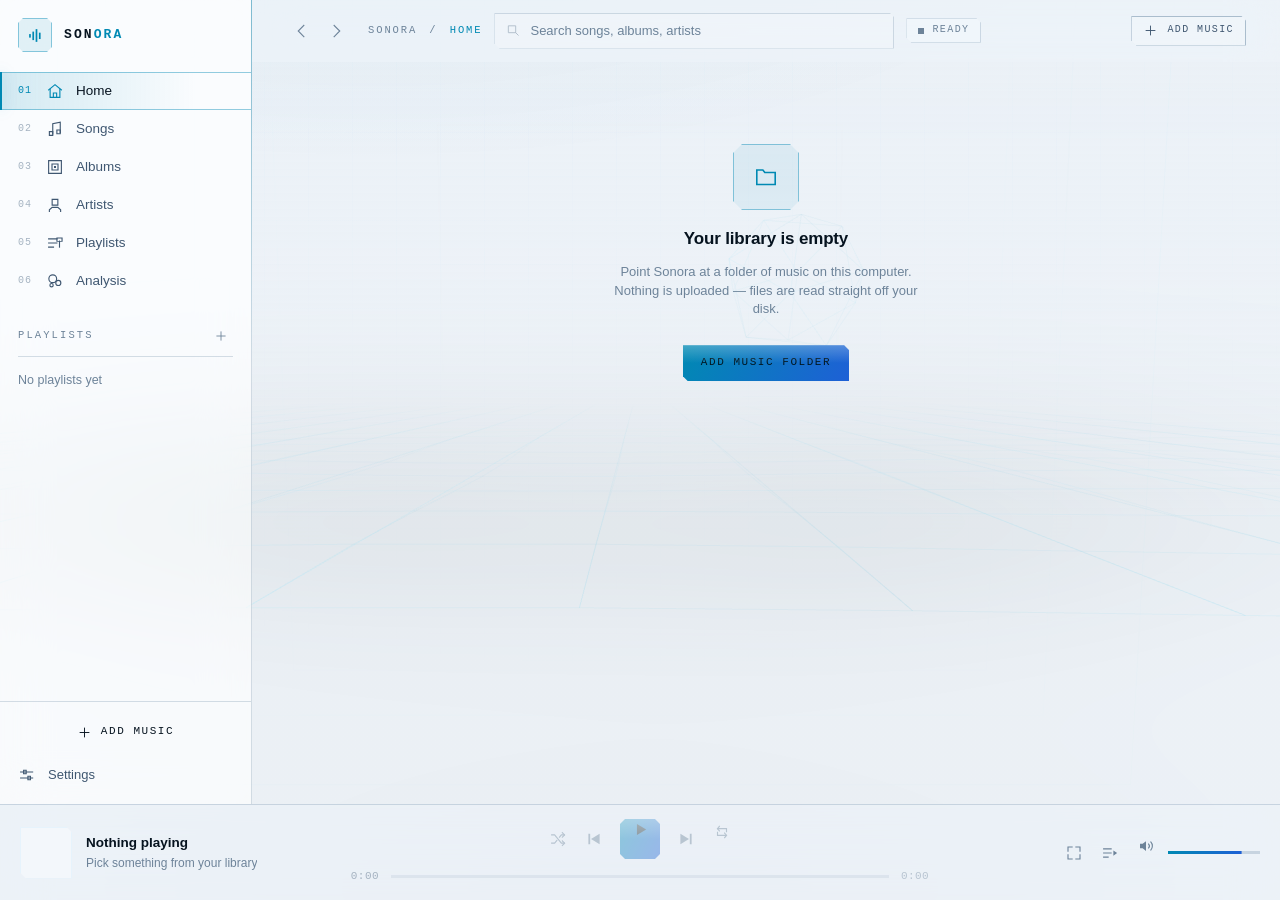
==== index.html @ 368f24ed "rework 2" ====
<!doctype html>
<html lang="en">
<head>
<meta charset="utf-8">
<meta name="viewport" content="width=device-width, initial-scale=1, viewport-fit=cover">
<meta name="color-scheme" content="dark light">
<meta name="description" content="Sonora — a fast music player for the files already on your computer.">
<meta name="theme-color" content="#04080e">
<title>Sonora</title>

<link rel="icon" href="data:image/svg+xml,<svg xmlns='http://www.w3.org/2000/svg' viewBox='0 0 32 32'><rect width='32' height='32' fill='%2304080e'/><g fill='%2300d1ff'><rect x='7' y='14' width='3' height='6'/><rect x='12' y='9' width='3' height='16'/><rect x='17' y='6' width='3' height='22'/><rect x='22' y='12' width='3' height='10'/></g></svg>">

<link rel="preload" href="css/base.css" as="style">
<link rel="stylesheet" href="css/base.css">
<link rel="stylesheet" href="css/intro.css">
<link rel="stylesheet" href="css/layout.css">
<link rel="stylesheet" href="css/components.css">
<link rel="stylesheet" href="css/views.css">
<link rel="stylesheet" href="css/visualizer.css">

<script>
  // Applied before first paint so the app never flashes the wrong theme.
  try {
    var t = localStorage.getItem('sonora:theme');
    if (t && t !== 'system') document.documentElement.setAttribute('data-theme', t);
    var w = parseInt(localStorage.getItem('sonora:sidebar') || '0', 10);
    if (w) document.documentElement.style.setProperty('--sidebar-w', Math.min(380, Math.max(190, w)) + 'px');
  } catch (e) {}
</script>
</head>

<body>

<!-- One sprite, drawn with a single pen: 1.5px strokes, square caps, mitre
     joins, everything on a 24-unit grid. Filled glyphs (the transport) say so
     explicitly so the stroke rules do not apply to them. -->
<svg class="sprite" aria-hidden="true" focusable="false" width="0" height="0">
  <defs>
    <symbol id="i-logo" viewBox="0 0 24 24"><g fill="currentColor" stroke="none"><rect x="3" y="10" width="2.4" height="5"/><rect x="7.6" y="6.5" width="2.4" height="12"/><rect x="12.2" y="3" width="2.4" height="18"/><rect x="16.8" y="8" width="2.4" height="9"/></g></symbol>

    <symbol id="i-home" viewBox="0 0 24 24"><path d="M3.5 10.5 12 3.5l8.5 7"/><path d="M5.5 9.6V20.5h13V9.6"/><path d="M9.8 20.5v-5.8h4.4v5.8"/></symbol>
    <symbol id="i-music" viewBox="0 0 24 24"><path d="M9 18.5V5l10-2v13.5"/><path d="M4.5 15.5h4.5v5H4.5zM14.5 13.3H19v5h-4.5z"/></symbol>
    <symbol id="i-album" viewBox="0 0 24 24"><path d="M3.5 3.5h17v17h-17z"/><path d="M8 8h8v8H8z"/><path d="M11.4 11.4h1.2v1.2h-1.2z"/></symbol>
    <symbol id="i-artist" viewBox="0 0 24 24"><path d="M8.2 4.5h7.6v7.6H8.2z"/><path d="M4.5 20.5v-2.2l3.7-3.2h7.6l3.7 3.2v2.2"/></symbol>
    <symbol id="i-playlist" viewBox="0 0 24 24"><path d="M3.5 6.5h11M3.5 12h11M3.5 17.5h6.5"/><path d="M18 9.5v8"/><path d="M14.6 14.6h6.8v6.8h-6.8z" transform="translate(0 -4.6) scale(1 .68)"/></symbol>
    <symbol id="i-settings" viewBox="0 0 24 24"><path d="M3.5 8h16M3.5 16h16"/><path d="M7.5 5.6h3.4v4.8H7.5zM13.2 13.6h3.4v4.8h-3.4z"/></symbol>

    <symbol id="i-plus" viewBox="0 0 24 24"><path d="M12 5v14M5 12h14"/></symbol>
    <symbol id="i-search" viewBox="0 0 24 24"><path d="M4.5 4.5h11v11h-11z"/><path d="m15.5 15.5 4 4"/></symbol>
    <symbol id="i-close" viewBox="0 0 24 24"><path d="m6 6 12 12M18 6 6 18"/></symbol>
    <symbol id="i-chev-left" viewBox="0 0 24 24"><path d="M14.5 4.5 7 12l7.5 7.5"/></symbol>
    <symbol id="i-chev-right" viewBox="0 0 24 24"><path d="M9.5 4.5 17 12l-7.5 7.5"/></symbol>

    <symbol id="i-play" viewBox="0 0 24 24"><path fill="currentColor" stroke="none" d="M7 4.2 20 12 7 19.8z"/></symbol>
    <symbol id="i-pause" viewBox="0 0 24 24"><g fill="currentColor" stroke="none"><rect x="6.5" y="4.5" width="3.6" height="15"/><rect x="13.9" y="4.5" width="3.6" height="15"/></g></symbol>
    <symbol id="i-prev" viewBox="0 0 24 24"><g fill="currentColor" stroke="none"><rect x="4.5" y="5" width="2.4" height="14"/><path d="M19.5 5 8 12l11.5 7z"/></g></symbol>
    <symbol id="i-next" viewBox="0 0 24 24"><g fill="currentColor" stroke="none"><rect x="17.1" y="5" width="2.4" height="14"/><path d="M4.5 5 16 12 4.5 19z"/></g></symbol>
    <symbol id="i-shuffle" viewBox="0 0 24 24"><path d="M3.5 6.5h4l9 11h4M3.5 17.5h4l3-3.6M14 9.6l2.5-3.1h4"/><path d="m17.8 3.5 3 3-3 3M17.8 14.5l3 3-3 3"/></symbol>
    <symbol id="i-repeat" viewBox="0 0 24 24"><path d="M6 7.5h12v4M18 16.5H6v-4"/><path d="m8.5 4.5-2.5 3 2.5 3M15.5 19.5l2.5-3-2.5-3"/></symbol>
    <symbol id="i-repeat-one" viewBox="0 0 24 24"><path d="M6 7.5h12v4M18 16.5H6v-4"/><path d="m8.5 4.5-2.5 3 2.5 3M15.5 19.5l2.5-3-2.5-3"/><path d="M11.2 10.6 12.8 9.6v4.8"/></symbol>
    <symbol id="i-queue" viewBox="0 0 24 24"><path d="M3.5 6.5h10M3.5 12h10M3.5 17.5h6"/><path d="m16.5 8.5 5 3.5-5 3.5z" fill="currentColor" stroke="none"/></symbol>
    <symbol id="i-volume" viewBox="0 0 24 24"><path d="M4 9h3.5L12 5.5v13L7.5 15H4z" fill="currentColor" stroke="none"/><path d="M15.5 9.4a4 4 0 0 1 0 5.2M18.4 6.6a8 8 0 0 1 0 10.8"/></symbol>
    <symbol id="i-volume-off" viewBox="0 0 24 24"><path d="M4 9h3.5L12 5.5v13L7.5 15H4z" fill="currentColor" stroke="none"/><path d="m15.6 9.6 5 4.8M20.6 9.6l-5 4.8"/></symbol>
    <symbol id="i-more" viewBox="0 0 24 24"><g fill="currentColor" stroke="none"><rect x="4.6" y="10.6" width="2.8" height="2.8"/><rect x="10.6" y="10.6" width="2.8" height="2.8"/><rect x="16.6" y="10.6" width="2.8" height="2.8"/></g></symbol>
    <symbol id="i-grip" viewBox="0 0 24 24"><g fill="currentColor" stroke="none"><rect x="8.4" y="5.4" width="2.2" height="2.2"/><rect x="13.4" y="5.4" width="2.2" height="2.2"/><rect x="8.4" y="10.9" width="2.2" height="2.2"/><rect x="13.4" y="10.9" width="2.2" height="2.2"/><rect x="8.4" y="16.4" width="2.2" height="2.2"/><rect x="13.4" y="16.4" width="2.2" height="2.2"/></g></symbol>

    <symbol id="i-clock" viewBox="0 0 24 24"><path d="M3.6 3.6h16.8v16.8H3.6z"/><path d="M12 7.4V12l3.4 2"/></symbol>
    <symbol id="i-trash" viewBox="0 0 24 24"><path d="M4.5 6.5h15M9.5 6.5V4h5v2.5"/><path d="M6.5 6.5 7.4 20.5h9.2l.9-14"/></symbol>
    <symbol id="i-edit" viewBox="0 0 24 24"><path d="M4.5 19.5h3.4L19 8.4l-3.4-3.4L4.5 16.1z"/><path d="m14.6 6 3.4 3.4"/></symbol>
    <symbol id="i-info" viewBox="0 0 24 24"><path d="M3.6 3.6h16.8v16.8H3.6z"/><path d="M12 11v6"/><rect x="10.9" y="7" width="2.2" height="2.2" fill="currentColor" stroke="none"/></symbol>
    <symbol id="i-folder" viewBox="0 0 24 24"><path d="M3.5 5.5h5.6l1.8 2.4h9.6v11H3.5z"/></symbol>
    <symbol id="i-refresh" viewBox="0 0 24 24"><path d="M20 12a8 8 0 1 1-3.2-6.4"/><path d="M20.5 4v4.6h-4.6"/></symbol>
    <symbol id="i-sun" viewBox="0 0 24 24"><path d="M8.4 8.4h7.2v7.2H8.4z"/><path d="M12 2.5v2.4M12 19.1v2.4M4.2 4.2l1.7 1.7M18.1 18.1l1.7 1.7M2.5 12h2.4M19.1 12h2.4M4.2 19.8l1.7-1.7M18.1 5.9l1.7-1.7"/></symbol>
    <symbol id="i-palette" viewBox="0 0 24 24"><path d="M3.6 3.6h16.8v16.8H3.6z"/><path d="M3.6 14.4h6.8v6h-6.8zM10.4 8.4h5v12h-5z"/></symbol>
    <symbol id="i-expand" viewBox="0 0 24 24"><path d="M4 9.5V4h5.5M14.5 4H20v5.5M20 14.5V20h-5.5M9.5 20H4v-5.5"/></symbol>
    <symbol id="i-wave" viewBox="0 0 24 24"><path d="M2.5 12h2.6l2-7 3.2 16 3-13 2.2 7.4 1.6-3.4h4.4"/></symbol>
    <symbol id="i-sparkle" viewBox="0 0 24 24"><path d="m11 3.5 2 5.5 5.5 2-5.5 2-2 5.5-2-5.5-5.5-2 5.5-2z"/><path d="M18.5 15.5v4M20.5 17.5h-4"/></symbol>
    <symbol id="i-database" viewBox="0 0 24 24"><path d="M4.5 4.5h15v5h-15zM4.5 9.5h15v5h-15zM4.5 14.5h15v5h-15z"/><path d="M7 7h1.4M7 12h1.4M7 17h1.4"/></symbol>
    <symbol id="i-circles" viewBox="0 0 24 24"><circle cx="9" cy="9" r="5.2"/><circle cx="16.4" cy="14.6" r="3.4"/><circle cx="7.4" cy="17.6" r="2.2"/></symbol>
    <symbol id="i-globe" viewBox="0 0 24 24"><circle cx="12" cy="12" r="8.5"/><path d="M3.5 12h17M12 3.5c2.4 2.6 3.6 5.4 3.6 8.5s-1.2 5.9-3.6 8.5c-2.4-2.6-3.6-5.4-3.6-8.5S9.6 6.1 12 3.5"/></symbol>
    <symbol id="i-link" viewBox="0 0 24 24"><path d="M10.5 13.5a4 4 0 0 0 5.7 0l2.8-2.8a4 4 0 0 0-5.7-5.7l-1.4 1.4"/><path d="M13.5 10.5a4 4 0 0 0-5.7 0L5 13.3a4 4 0 0 0 5.7 5.7l1.4-1.4"/></symbol>
    <symbol id="i-plug" viewBox="0 0 24 24"><path d="M8.5 3.5v5M15.5 3.5v5"/><path d="M5.5 8.5h13v3a6.5 6.5 0 0 1-13 0z"/><path d="M12 18v3"/></symbol>
    <symbol id="i-file" viewBox="0 0 24 24"><path d="M6 3.5h8l4 4v13H6z"/><path d="M14 3.5v4h4"/><path d="M9 12h6M9 15.5h6"/></symbol>
    <symbol id="i-cube" viewBox="0 0 24 24"><path d="m12 2.8 8 4.6v9.2l-8 4.6-8-4.6V7.4z"/><path d="m4 7.4 8 4.6 8-4.6M12 12v9.2"/></symbol>
  </defs>
</svg>

<div class="app" id="app">
  <aside class="sidebar" id="sidebar"></aside>

  <main class="main">
    <header class="topbar" id="topbar"></header>
    <div class="view" id="view" tabindex="-1"></div>
  </main>

  <aside class="pane" id="pane" aria-label="Now playing and queue"></aside>

  <footer class="playerbar" id="playerbar"></footer>
</div>

<!-- The intro has to exist in the HTML, not be built by a module: it is what
     covers the gap between first paint and the app being ready to look at.
     js/intro.js takes over the canvas with a 3D scene and animates the rest;
     the SVG mark below is what plays if there is no WebGL, and the CSS
     failsafe removes the whole thing if the scripts never arrive. -->
<div class="intro" id="intro" role="status" aria-label="Sonora is starting">
  <canvas class="intro-scene" aria-hidden="true"></canvas>

  <svg class="intro-frame" viewBox="0 0 100 100" preserveAspectRatio="none" aria-hidden="true">
    <path d="M0 6 V0 H8" /><path d="M92 0 H100 V6" />
    <path d="M100 94 V100 H92" /><path d="M8 100 H0 V94" />
  </svg>

  <div class="intro-stage">
    <svg class="intro-logo" viewBox="0 0 120 120" aria-hidden="true" focusable="false">
      <g class="intro-bars">
        <rect x="39" y="58" width="6" height="20"/>
        <rect x="51" y="38" width="6" height="40"/>
        <rect x="63" y="26" width="6" height="52"/>
        <rect x="75" y="50" width="6" height="28"/>
      </g>
    </svg>

    <p class="intro-eyebrow">Welcome</p>
    <h1 class="intro-word" aria-label="Sonora"><span>S</span><span>O</span><span>N</span><span>O</span><span>R</span><span>A</span></h1>
    <p class="intro-tag">Your music, played from your own disk.</p>
    <div class="intro-meter"><i></i></div>
    <p class="intro-hint">Press any key to skip</p>
  </div>
</div>

<script type="module" src="js/app.js"></script>
</body>
</html>
---- css/base.css ----
/* base.css — design tokens, reset, typography.
 *
 * Sonora is drawn as an instrument: hairlines instead of borders, chamfered
 * corners instead of radii, monospace for anything numeric, and one electric
 * cyan doing the pointing. Nothing is rounded by accident — `--r-*` is gone,
 * and every corner that is not square is cut on a 45° with `clip-path`, which
 * is what makes the whole interface read as vector geometry rather than as a
 * stack of soft cards.
 *
 * Two accents, deliberately separate:
 *   --accent-rgb  the brand cyan. Structure, focus, controls, state. Fixed.
 *   --art-rgb     the colour of the current album. Only ever used next to the
 *                 artwork it came from, so one loud cover can never repaint
 *                 the whole instrument.
 */

:root {
  /* ---- surfaces: near-black with a blue cast ---- */
  --bg-rgb:        4 8 14;
  --bg-2-rgb:      7 13 22;
  --surface-rgb:   9 16 26;
  --surface-2-rgb: 13 22 36;
  --surface-3-rgb: 20 33 51;

  --bg:        rgb(var(--bg-rgb));
  --bg-grad:   rgb(var(--bg-2-rgb));
  --surface:   rgb(var(--surface-rgb));
  --surface-2: rgb(var(--surface-2-rgb));
  --surface-3: rgb(var(--surface-3-rgb));
  --surface-hi: rgb(120 200 255 / .055);

  /* Hairlines are tinted, never grey: a neutral rule on a blue ground reads
     as dirt, a blue one reads as drawn. */
  --line:   rgb(120 200 255 / .13);
  --line-2: rgb(120 200 255 / .26);
  --line-3: rgb(120 200 255 / .46);

  --glass:     rgb(var(--surface-rgb) / .58);
  --glass-2:   rgb(var(--surface-2-rgb) / .82);
  --glass-bar: rgb(var(--bg-rgb) / .62);
  --blur:      blur(24px) saturate(150%);

  /* ---- ink ---- */
  --text:   #e8f5ff;
  --text-2: #8ba6c0;
  --text-3: #55708b;
  --on-accent: #00131c;

  /* ---- accents ---- */
  --accent-rgb:   0 209 255;      /* electric cyan */
  --accent-2-rgb: 58 132 255;     /* bright blue   */
  --art-rgb:      0 209 255;      /* replaced at runtime by the album colour */

  --accent:      rgb(var(--accent-rgb));
  --accent-2:    rgb(var(--accent-2-rgb));
  --accent-soft: rgb(var(--accent-rgb) / .14);
  --accent-line: rgb(var(--accent-rgb) / .42);
  --accent-glow: rgb(var(--accent-rgb) / .40);
  --accent-grad: linear-gradient(115deg, rgb(var(--accent-rgb)), rgb(var(--accent-2-rgb)));

  --danger: #ff4d6a;
  --warn:   #ffc857;

  /* ---- geometry ---- */
  --cut:    9px;                  /* the corner chamfer, everywhere */
  --cut-sm: 5px;
  --cut-lg: 16px;
  --hair:   1px;

  --sidebar-w: 252px;
  --pane-w:    352px;
  --player-h:  96px;
  --topbar-h:  62px;
  --gutter:    34px;

  /* ---- depth: crisp, directional, never a soft halo ---- */
  --sh-1: 0 1px 0 rgb(0 0 0 / .5);
  --sh-2: 0 12px 30px -14px rgb(0 0 0 / .85);
  --sh-3: 0 30px 70px -26px rgb(0 0 0 / .92);
  --sh-art: 0 24px 48px -22px rgb(0 0 0 / .9);
  --sh-glow: 0 0 0 1px var(--accent-line), 0 12px 34px -14px var(--accent-glow);

  /* ---- motion ---- */
  --dur-1: 120ms;
  --dur-2: 220ms;
  --dur-3: 420ms;
  --ease:      cubic-bezier(.2, .9, .25, 1);      /* quick out, long settle */
  --ease-soft: cubic-bezier(.33, 1, .68, 1);
  --ease-back: cubic-bezier(.3, 1.5, .6, 1);
  --ease-step: cubic-bezier(.85, 0, .15, 1);      /* mechanical, for wipes */

  --font: -apple-system, BlinkMacSystemFont, "Segoe UI", Roboto, "Helvetica Neue",
          "Noto Sans", Arial, sans-serif;
  --mono: ui-monospace, SFMono-Regular, "SF Mono", Menlo, "Cascadia Mono",
          Consolas, monospace;

  color-scheme: dark;
}

/* ------------------------------------------------------------------ light */

/* Not "the dark theme inverted": a drafting-table light theme — ice white,
   ink-blue hairlines, the same cyan doing the same job. */
:root[data-theme="light"] {
  --bg-rgb:        238 243 248;
  --bg-2-rgb:      228 236 244;
  --surface-rgb:   255 255 255;
  --surface-2-rgb: 243 247 251;
  --surface-3-rgb: 229 237 245;

  --surface-hi: rgb(10 60 100 / .05);
  --line:   rgb(12 60 100 / .16);
  --line-2: rgb(12 60 100 / .30);
  --line-3: rgb(12 60 100 / .48);

  --glass:     rgb(var(--surface-rgb) / .72);
  --glass-2:   rgb(var(--surface-2-rgb) / .88);
  --glass-bar: rgb(var(--bg-rgb) / .74);

  --text:   #06131f;
  --text-2: #3f5771;
  --text-3: #6d8399;
  --on-accent: #001620;

  --accent-rgb:   0 137 179;
  --accent-2-rgb: 30 96 214;

  --sh-1: 0 1px 0 rgb(12 40 70 / .1);
  --sh-2: 0 12px 26px -16px rgb(12 40 70 / .4);
  --sh-3: 0 26px 56px -26px rgb(12 40 70 / .45);
  --sh-art: 0 20px 40px -22px rgb(12 40 70 / .45);

  color-scheme: light;
}

@media (prefers-color-scheme: light) {
  :root:not([data-theme="dark"]) {
    --bg-rgb:        238 243 248;
    --bg-2-rgb:      228 236 244;
    --surface-rgb:   255 255 255;
    --surface-2-rgb: 243 247 251;
    --surface-3-rgb: 229 237 245;

    --surface-hi: rgb(10 60 100 / .05);
    --line:   rgb(12 60 100 / .16);
    --line-2: rgb(12 60 100 / .30);
    --line-3: rgb(12 60 100 / .48);

    --glass:     rgb(var(--surface-rgb) / .72);
    --glass-2:   rgb(var(--surface-2-rgb) / .88);
    --glass-bar: rgb(var(--bg-rgb) / .74);

    --text:   #06131f;
    --text-2: #3f5771;
    --text-3: #6d8399;
    --on-accent: #001620;

    --accent-rgb:   0 137 179;
    --accent-2-rgb: 30 96 214;

    --sh-1: 0 1px 0 rgb(12 40 70 / .1);
    --sh-2: 0 12px 26px -16px rgb(12 40 70 / .4);
    --sh-3: 0 26px 56px -26px rgb(12 40 70 / .45);
    --sh-art: 0 20px 40px -22px rgb(12 40 70 / .45);

    color-scheme: light;
  }
}

/* ------------------------------------------------------------------ reset */

*, *::before, *::after { box-sizing: border-box; }

/* The UA rule for [hidden] is a bare attribute selector, so any author rule
   that sets `display` beats it — including the ones the virtualiser's recycled
   rows carry. Recycled nodes must actually disappear, so make it stick. */
[hidden] { display: none !important; }

html, body { height: 100%; }

body {
  margin: 0;
  background: var(--bg);
  color: var(--text);
  font-family: var(--font);
  font-size: 14px;
  line-height: 1.45;
  -webkit-font-smoothing: antialiased;
  -moz-osx-font-smoothing: grayscale;
  text-rendering: optimizeLegibility;
  overflow: hidden;                 /* the app manages its own scrolling */
  overscroll-behavior: none;
}

h1, h2, h3, h4, p, dl, dd, figure { margin: 0; }
ul, ol { margin: 0; padding: 0; list-style: none; }

button, input, select, textarea { font: inherit; color: inherit; margin: 0; }
button { background: none; border: 0; padding: 0; cursor: pointer; }
a { color: inherit; text-decoration: none; }
img { display: block; max-width: 100%; }
canvas { display: block; }

.sprite { position: absolute; width: 0; height: 0; overflow: hidden; }

/* ------------------------------------------------------------------ shapes */

/* The chamfer. One corner cut on every panel — bottom-right by default, which
   gives the whole interface a consistent reading direction. */
.cut {
  clip-path: polygon(
    0 0, calc(100% - var(--cut)) 0, 100% var(--cut),
    100% 100%, var(--cut) 100%, 0 calc(100% - var(--cut)));
}
.cut-sm {
  clip-path: polygon(
    0 0, calc(100% - var(--cut-sm)) 0, 100% var(--cut-sm),
    100% 100%, var(--cut-sm) 100%, 0 calc(100% - var(--cut-sm)));
}
.cut-lg {
  clip-path: polygon(
    0 0, calc(100% - var(--cut-lg)) 0, 100% var(--cut-lg),
    100% 100%, var(--cut-lg) 100%, 0 calc(100% - var(--cut-lg)));
}
/* Cut on both diagonals — used where a shape has to read as a machined part
   rather than as a panel: the transport buttons, the artwork frames. */
.cut-both {
  clip-path: polygon(
    var(--cut) 0, calc(100% - var(--cut)) 0, 100% var(--cut),
    100% calc(100% - var(--cut)), calc(100% - var(--cut)) 100%,
    var(--cut) 100%, 0 calc(100% - var(--cut)), 0 var(--cut));
}

/* Corner brackets: four L-shaped hairlines, drawn with one gradient stack so
   a panel costs no extra elements. */
.brackets {
  position: relative;
}
.brackets::before,
.brackets::after {
  content: "";
  position: absolute;
  width: 14px;
  height: 14px;
  pointer-events: none;
  border: var(--hair) solid var(--line-3);
}
.brackets::before { top: 0; left: 0; border-right: 0; border-bottom: 0; }
.brackets::after { bottom: 0; right: 0; border-left: 0; border-top: 0; }

/* ------------------------------------------------------------------ type */

h1, h2, h3 { font-weight: 640; letter-spacing: -.022em; line-height: 1.1; }

.muted  { color: var(--text-2); }
.faint  { color: var(--text-3); }
.small  { font-size: 12.5px; }
.mono   { font-family: var(--mono); font-variant-numeric: tabular-nums; }

.truncate, .clip {
  overflow: hidden;
  text-overflow: ellipsis;
  white-space: nowrap;
  min-width: 0;
}

/* The micro-label: the instrument's voice. Uppercase, wide, small, quiet. */
.label {
  font-family: var(--mono);
  font-size: 10.5px;
  font-weight: 500;
  letter-spacing: .2em;
  text-transform: uppercase;
  color: var(--text-3);
}

/* Display type is cut from the accent gradient, so headings glow rather than
   simply being bright. */
.grad-text {
  background: linear-gradient(96deg, var(--text) 8%, rgb(var(--accent-rgb)) 92%);
  -webkit-background-clip: text;
  background-clip: text;
  color: transparent;
}

/* ------------------------------------------------------------------ icons */

/* Butt caps and miter joins: the icons are drawn with the same pen as the
   rest of the interface. */
.ico {
  width: 18px;
  height: 18px;
  flex: none;
  fill: none;
  stroke: currentColor;
  stroke-width: 1.5;
  stroke-linecap: square;
  stroke-linejoin: miter;
  pointer-events: none;
}

/* ------------------------------------------------------------------ focus */

:focus { outline: none; }

:focus-visible {
  outline: var(--hair) solid var(--accent);
  outline-offset: 3px;
  border-radius: 0;
}

::selection { background: rgb(var(--accent-rgb) / .3); color: var(--text); }

/* ------------------------------------------------------------------ scrollbars */

* { scrollbar-width: thin; scrollbar-color: var(--line-2) transparent; }

::-webkit-scrollbar { width: 10px; height: 10px; }
::-webkit-scrollbar-track { background: transparent; }
::-webkit-scrollbar-thumb {
  background: var(--line-2);
  border: 3px solid transparent;
  background-clip: content-box;
}
::-webkit-scrollbar-thumb:hover { background: var(--accent-line); background-clip: content-box; }
::-webkit-scrollbar-corner { background: transparent; }

/* ------------------------------------------------------------------ backdrop */

/* The WebGL canvas: behind everything, never in the way of a pointer, and
   always sized to the window rather than the document. */
.backdrop {
  position: fixed;
  inset: 0;
  width: 100%;
  height: 100%;
  z-index: 0;
  pointer-events: none;
  opacity: 1;
  transition: opacity var(--dur-3) var(--ease);
}
.backdrop.is-off { opacity: 0; }

/* A one-pixel grid over the whole window, at the threshold of visible. It is
   what tells you the interface is drawn on graph paper. */
body::before {
  content: "";
  position: fixed;
  inset: 0;
  z-index: 0;
  pointer-events: none;
  background-image:
    linear-gradient(to right, rgb(120 200 255 / .028) var(--hair), transparent var(--hair)),
    linear-gradient(to bottom, rgb(120 200 255 / .028) var(--hair), transparent var(--hair));
  background-size: 44px 44px;
  mask-image: radial-gradient(120% 100% at 50% 0%, #000 20%, transparent 78%);
  -webkit-mask-image: radial-gradient(120% 100% at 50% 0%, #000 20%, transparent 78%);
}

/* ------------------------------------------------------------------ a11y */

@media (prefers-reduced-motion: reduce) {
  *, *::before, *::after {
    animation-duration: .001ms !important;
    animation-iteration-count: 1 !important;
    transition-duration: .001ms !important;
    scroll-behavior: auto !important;
  }
}

body.resizing { cursor: col-resize; user-select: none; }
body.resizing * { pointer-events: none; }
---- css/base.css ----
/* base.css — design tokens, reset, typography.
 *
 * Sonora is drawn as an instrument: hairlines instead of borders, chamfered
 * corners instead of radii, monospace for anything numeric, and one electric
 * cyan doing the pointing. Nothing is rounded by accident — `--r-*` is gone,
 * and every corner that is not square is cut on a 45° with `clip-path`, which
 * is what makes the whole interface read as vector geometry rather than as a
 * stack of soft cards.
 *
 * Two accents, deliberately separate:
 *   --accent-rgb  the brand cyan. Structure, focus, controls, state. Fixed.
 *   --art-rgb     the colour of the current album. Only ever used next to the
 *                 artwork it came from, so one loud cover can never repaint
 *                 the whole instrument.
 */

:root {
  /* ---- surfaces: near-black with a blue cast ---- */
  --bg-rgb:        4 8 14;
  --bg-2-rgb:      7 13 22;
  --surface-rgb:   9 16 26;
  --surface-2-rgb: 13 22 36;
  --surface-3-rgb: 20 33 51;

  --bg:        rgb(var(--bg-rgb));
  --bg-grad:   rgb(var(--bg-2-rgb));
  --surface:   rgb(var(--surface-rgb));
  --surface-2: rgb(var(--surface-2-rgb));
  --surface-3: rgb(var(--surface-3-rgb));
  --surface-hi: rgb(120 200 255 / .055);

  /* Hairlines are tinted, never grey: a neutral rule on a blue ground reads
     as dirt, a blue one reads as drawn. */
  --line:   rgb(120 200 255 / .13);
  --line-2: rgb(120 200 255 / .26);
  --line-3: rgb(120 200 255 / .46);

  --glass:     rgb(var(--surface-rgb) / .58);
  --glass-2:   rgb(var(--surface-2-rgb) / .82);
  --glass-bar: rgb(var(--bg-rgb) / .62);
  --blur:      blur(24px) saturate(150%);

  /* ---- ink ---- */
  --text:   #e8f5ff;
  --text-2: #8ba6c0;
  --text-3: #55708b;
  --on-accent: #00131c;

  /* ---- accents ---- */
  --accent-rgb:   0 209 255;      /* electric cyan */
  --accent-2-rgb: 58 132 255;     /* bright blue   */
  --art-rgb:      0 209 255;      /* replaced at runtime by the album colour */

  --accent:      rgb(var(--accent-rgb));
  --accent-2:    rgb(var(--accent-2-rgb));
  --accent-soft: rgb(var(--accent-rgb) / .14);
  --accent-line: rgb(var(--accent-rgb) / .42);
  --accent-glow: rgb(var(--accent-rgb) / .40);
  --accent-grad: linear-gradient(115deg, rgb(var(--accent-rgb)), rgb(var(--accent-2-rgb)));

  --danger: #ff4d6a;
  --warn:   #ffc857;

  /* ---- geometry ---- */
  --cut:    9px;                  /* the corner chamfer, everywhere */
  --cut-sm: 5px;
  --cut-lg: 16px;
  --hair:   1px;

  --sidebar-w: 252px;
  --pane-w:    352px;
  --player-h:  96px;
  --topbar-h:  62px;
  --gutter:    34px;

  /* ---- depth: crisp, directional, never a soft halo ---- */
  --sh-1: 0 1px 0 rgb(0 0 0 / .5);
  --sh-2: 0 12px 30px -14px rgb(0 0 0 / .85);
  --sh-3: 0 30px 70px -26px rgb(0 0 0 / .92);
  --sh-art: 0 24px 48px -22px rgb(0 0 0 / .9);
  --sh-glow: 0 0 0 1px var(--accent-line), 0 12px 34px -14px var(--accent-glow);

  /* ---- motion ---- */
  --dur-1: 120ms;
  --dur-2: 220ms;
  --dur-3: 420ms;
  --ease:      cubic-bezier(.2, .9, .25, 1);      /* quick out, long settle */
  --ease-soft: cubic-bezier(.33, 1, .68, 1);
  --ease-back: cubic-bezier(.3, 1.5, .6, 1);
  --ease-step: cubic-bezier(.85, 0, .15, 1);      /* mechanical, for wipes */

  --font: -apple-system, BlinkMacSystemFont, "Segoe UI", Roboto, "Helvetica Neue",
          "Noto Sans", Arial, sans-serif;
  --mono: ui-monospace, SFMono-Regular, "SF Mono", Menlo, "Cascadia Mono",
          Consolas, monospace;

  color-scheme: dark;
}

/* ------------------------------------------------------------------ light */

/* Not "the dark theme inverted": a drafting-table light theme — ice white,
   ink-blue hairlines, the same cyan doing the same job. */
:root[data-theme="light"] {
  --bg-rgb:        238 243 248;
  --bg-2-rgb:      228 236 244;
  --surface-rgb:   255 255 255;
  --surface-2-rgb: 243 247 251;
  --surface-3-rgb: 229 237 245;

  --surface-hi: rgb(10 60 100 / .05);
  --line:   rgb(12 60 100 / .16);
  --line-2: rgb(12 60 100 / .30);
  --line-3: rgb(12 60 100 / .48);

  --glass:     rgb(var(--surface-rgb) / .72);
  --glass-2:   rgb(var(--surface-2-rgb) / .88);
  --glass-bar: rgb(var(--bg-rgb) / .74);

  --text:   #06131f;
  --text-2: #3f5771;
  --text-3: #6d8399;
  --on-accent: #001620;

  --accent-rgb:   0 137 179;
  --accent-2-rgb: 30 96 214;

  --sh-1: 0 1px 0 rgb(12 40 70 / .1);
  --sh-2: 0 12px 26px -16px rgb(12 40 70 / .4);
  --sh-3: 0 26px 56px -26px rgb(12 40 70 / .45);
  --sh-art: 0 20px 40px -22px rgb(12 40 70 / .45);

  color-scheme: light;
}

@media (prefers-color-scheme: light) {
  :root:not([data-theme="dark"]) {
    --bg-rgb:        238 243 248;
    --bg-2-rgb:      228 236 244;
    --surface-rgb:   255 255 255;
    --surface-2-rgb: 243 247 251;
    --surface-3-rgb: 229 237 245;

    --surface-hi: rgb(10 60 100 / .05);
    --line:   rgb(12 60 100 / .16);
    --line-2: rgb(12 60 100 / .30);
    --line-3: rgb(12 60 100 / .48);

    --glass:     rgb(var(--surface-rgb) / .72);
    --glass-2:   rgb(var(--surface-2-rgb) / .88);
    --glass-bar: rgb(var(--bg-rgb) / .74);

    --text:   #06131f;
    --text-2: #3f5771;
    --text-3: #6d8399;
    --on-accent: #001620;

    --accent-rgb:   0 137 179;
    --accent-2-rgb: 30 96 214;

    --sh-1: 0 1px 0 rgb(12 40 70 / .1);
    --sh-2: 0 12px 26px -16px rgb(12 40 70 / .4);
    --sh-3: 0 26px 56px -26px rgb(12 40 70 / .45);
    --sh-art: 0 20px 40px -22px rgb(12 40 70 / .45);

    color-scheme: light;
  }
}

/* ------------------------------------------------------------------ reset */

*, *::before, *::after { box-sizing: border-box; }

/* The UA rule for [hidden] is a bare attribute selector, so any author rule
   that sets `display` beats it — including the ones the virtualiser's recycled
   rows carry. Recycled nodes must actually disappear, so make it stick. */
[hidden] { display: none !important; }

html, body { height: 100%; }

body {
  margin: 0;
  background: var(--bg);
  color: var(--text);
  font-family: var(--font);
  font-size: 14px;
  line-height: 1.45;
  -webkit-font-smoothing: antialiased;
  -moz-osx-font-smoothing: grayscale;
  text-rendering: optimizeLegibility;
  overflow: hidden;                 /* the app manages its own scrolling */
  overscroll-behavior: none;
}

h1, h2, h3, h4, p, dl, dd, figure { margin: 0; }
ul, ol { margin: 0; padding: 0; list-style: none; }

button, input, select, textarea { font: inherit; color: inherit; margin: 0; }
button { background: none; border: 0; padding: 0; cursor: pointer; }
a { color: inherit; text-decoration: none; }
img { display: block; max-width: 100%; }
canvas { display: block; }

.sprite { position: absolute; width: 0; height: 0; overflow: hidden; }

/* ------------------------------------------------------------------ shapes */

/* The chamfer. One corner cut on every panel — bottom-right by default, which
   gives the whole interface a consistent reading direction. */
.cut {
  clip-path: polygon(
    0 0, calc(100% - var(--cut)) 0, 100% var(--cut),
    100% 100%, var(--cut) 100%, 0 calc(100% - var(--cut)));
}
.cut-sm {
  clip-path: polygon(
    0 0, calc(100% - var(--cut-sm)) 0, 100% var(--cut-sm),
    100% 100%, var(--cut-sm) 100%, 0 calc(100% - var(--cut-sm)));
}
.cut-lg {
  clip-path: polygon(
    0 0, calc(100% - var(--cut-lg)) 0, 100% var(--cut-lg),
    100% 100%, var(--cut-lg) 100%, 0 calc(100% - var(--cut-lg)));
}
/* Cut on both diagonals — used where a shape has to read as a machined part
   rather than as a panel: the transport buttons, the artwork frames. */
.cut-both {
  clip-path: polygon(
    var(--cut) 0, calc(100% - var(--cut)) 0, 100% var(--cut),
    100% calc(100% - var(--cut)), calc(100% - var(--cut)) 100%,
    var(--cut) 100%, 0 calc(100% - var(--cut)), 0 var(--cut));
}

/* Corner brackets: four L-shaped hairlines, drawn with one gradient stack so
   a panel costs no extra elements. */
.brackets {
  position: relative;
}
.brackets::before,
.brackets::after {
  content: "";
  position: absolute;
  width: 14px;
  height: 14px;
  pointer-events: none;
  border: var(--hair) solid var(--line-3);
}
.brackets::before { top: 0; left: 0; border-right: 0; border-bottom: 0; }
.brackets::after { bottom: 0; right: 0; border-left: 0; border-top: 0; }

/* ------------------------------------------------------------------ type */

h1, h2, h3 { font-weight: 640; letter-spacing: -.022em; line-height: 1.1; }

.muted  { color: var(--text-2); }
.faint  { color: var(--text-3); }
.small  { font-size: 12.5px; }
.mono   { font-family: var(--mono); font-variant-numeric: tabular-nums; }

.truncate, .clip {
  overflow: hidden;
  text-overflow: ellipsis;
  white-space: nowrap;
  min-width: 0;
}

/* The micro-label: the instrument's voice. Uppercase, wide, small, quiet. */
.label {
  font-family: var(--mono);
  font-size: 10.5px;
  font-weight: 500;
  letter-spacing: .2em;
  text-transform: uppercase;
  color: var(--text-3);
}

/* Display type is cut from the accent gradient, so headings glow rather than
   simply being bright. */
.grad-text {
  background: linear-gradient(96deg, var(--text) 8%, rgb(var(--accent-rgb)) 92%);
  -webkit-background-clip: text;
  background-clip: text;
  color: transparent;
}

/* ------------------------------------------------------------------ icons */

/* Butt caps and miter joins: the icons are drawn with the same pen as the
   rest of the interface. */
.ico {
  width: 18px;
  height: 18px;
  flex: none;
  fill: none;
  stroke: currentColor;
  stroke-width: 1.5;
  stroke-linecap: square;
  stroke-linejoin: miter;
  pointer-events: none;
}

/* ------------------------------------------------------------------ focus */

:focus { outline: none; }

:focus-visible {
  outline: var(--hair) solid var(--accent);
  outline-offset: 3px;
  border-radius: 0;
}

::selection { background: rgb(var(--accent-rgb) / .3); color: var(--text); }

/* ------------------------------------------------------------------ scrollbars */

* { scrollbar-width: thin; scrollbar-color: var(--line-2) transparent; }

::-webkit-scrollbar { width: 10px; height: 10px; }
::-webkit-scrollbar-track { background: transparent; }
::-webkit-scrollbar-thumb {
  background: var(--line-2);
  border: 3px solid transparent;
  background-clip: content-box;
}
::-webkit-scrollbar-thumb:hover { background: var(--accent-line); background-clip: content-box; }
::-webkit-scrollbar-corner { background: transparent; }

/* ------------------------------------------------------------------ backdrop */

/* The WebGL canvas: behind everything, never in the way of a pointer, and
   always sized to the window rather than the document. */
.backdrop {
  position: fixed;
  inset: 0;
  width: 100%;
  height: 100%;
  z-index: 0;
  pointer-events: none;
  opacity: 1;
  transition: opacity var(--dur-3) var(--ease);
}
.backdrop.is-off { opacity: 0; }

/* A one-pixel grid over the whole window, at the threshold of visible. It is
   what tells you the interface is drawn on graph paper. */
body::before {
  content: "";
  position: fixed;
  inset: 0;
  z-index: 0;
  pointer-events: none;
  background-image:
    linear-gradient(to right, rgb(120 200 255 / .028) var(--hair), transparent var(--hair)),
    linear-gradient(to bottom, rgb(120 200 255 / .028) var(--hair), transparent var(--hair));
  background-size: 44px 44px;
  mask-image: radial-gradient(120% 100% at 50% 0%, #000 20%, transparent 78%);
  -webkit-mask-image: radial-gradient(120% 100% at 50% 0%, #000 20%, transparent 78%);
}

/* ------------------------------------------------------------------ a11y */

@media (prefers-reduced-motion: reduce) {
  *, *::before, *::after {
    animation-duration: .001ms !important;
    animation-iteration-count: 1 !important;
    transition-duration: .001ms !important;
    scroll-behavior: auto !important;
  }
}

body.resizing { cursor: col-resize; user-select: none; }
body.resizing * { pointer-events: none; }
---- css/intro.css ----
/* intro.css — the welcome sequence.
 *
 * Loaded second, right after the tokens, so the intro is styled by the time
 * the first frame is painted. The 3D scene is a canvas underneath; everything
 * on top of it is type, a frame and a meter, animated with transform and
 * opacity only.
 */

.intro {
  position: fixed;
  inset: 0;
  z-index: 900;
  display: grid;
  place-items: center;
  padding: 24px;
  overflow: hidden;
  /* Nearly opaque, but not quite: the world behind is already running. */
  background:
    radial-gradient(120% 80% at 50% 100%, rgb(var(--accent-rgb) / .12), transparent 62%),
    radial-gradient(90% 60% at 50% 0%, rgb(var(--accent-2-rgb) / .09), transparent 60%),
    rgb(var(--bg-rgb) / .88);
  will-change: opacity, transform;
  /* If the modules never load, the intro is not allowed to hold the app
     hostage: it leaves on its own after eight seconds. */
  animation: intro-failsafe 600ms linear 8s forwards;
}

@keyframes intro-failsafe { to { opacity: 0; visibility: hidden; pointer-events: none; } }

/* The same graph paper the app is drawn on. */
.intro::before {
  content: "";
  position: absolute;
  inset: 0;
  background-image:
    linear-gradient(to right, rgb(120 200 255 / .05) var(--hair), transparent var(--hair)),
    linear-gradient(to bottom, rgb(120 200 255 / .05) var(--hair), transparent var(--hair));
  background-size: 44px 44px;
  mask-image: radial-gradient(70% 60% at 50% 50%, #000, transparent 78%);
  -webkit-mask-image: radial-gradient(70% 60% at 50% 50%, #000, transparent 78%);
  pointer-events: none;
}

/* ------------------------------------------------------------------ scene */

.intro-scene {
  position: absolute;
  inset: 0;
  width: 100%;
  height: 100%;
  pointer-events: none;
}

/* Four corner brackets on the window itself, drawn to the edges. */
.intro-frame {
  position: absolute;
  inset: 22px;
  width: calc(100% - 44px);
  height: calc(100% - 44px);
  fill: none;
  stroke: var(--accent);
  stroke-width: .35;
  opacity: 0;
  pointer-events: none;
  vector-effect: non-scaling-stroke;
}
.intro-frame path { vector-effect: non-scaling-stroke; }

.intro-stage {
  position: relative;
  display: grid;
  justify-items: center;
  gap: 2px;
  text-align: center;
  will-change: transform, opacity;
  perspective: 800px;
}

/* ------------------------------------------------------------------ mark */

/* The flat mark is the fallback. When the 3D scene mounts it steps aside and
   the wireframe bars behind take over. */
.intro-logo {
  width: 118px;
  height: 118px;
  margin-bottom: 26px;
  overflow: visible;
  transition: opacity var(--dur-3) var(--ease);
}
.intro.has-scene .intro-logo { opacity: 0; height: 92px; margin-bottom: 0; }

.intro-bars rect {
  fill: var(--accent);
  transform-box: fill-box;
  transform-origin: bottom;
}
.intro-bars rect:nth-child(2) { fill: rgb(var(--accent-rgb) / .8); }
.intro-bars rect:nth-child(4) { fill: rgb(var(--accent-rgb) / .62); }

.intro:not(.is-still):not(.has-scene) .intro-bars rect {
  animation: intro-pulse 1.5s var(--ease-soft) infinite alternate;
  animation-delay: calc(1.1s + var(--i, 0) * .12s);
}
.intro-bars rect:nth-child(1) { --i: 0; }
.intro-bars rect:nth-child(2) { --i: 1; }
.intro-bars rect:nth-child(3) { --i: 2; }
.intro-bars rect:nth-child(4) { --i: 3; }

@keyframes intro-pulse {
  from { transform: scaleY(.7); }
  to   { transform: scaleY(1.06); }
}

/* ------------------------------------------------------------------ words */

.intro-eyebrow {
  display: flex;
  align-items: center;
  gap: 12px;
  font-family: var(--mono);
  color: var(--accent);
  font-size: 10.5px;
  font-weight: 500;
  letter-spacing: .3em;
  text-transform: uppercase;
  opacity: 0;
}
.intro-eyebrow::before,
.intro-eyebrow::after {
  content: "";
  width: 26px;
  height: var(--hair);
  background: currentColor;
  opacity: .6;
}

.intro-word {
  display: flex;
  gap: .06em;
  font-family: var(--mono);
  font-size: clamp(38px, 7.4vw, 66px);
  font-weight: 500;
  letter-spacing: .1em;
  line-height: 1.05;
  margin: 16px 0 14px;
  transform-style: preserve-3d;
}
.intro-word span {
  display: inline-block;
  opacity: 0;
  transform-origin: 50% 100%;
  will-change: transform, opacity;
  color: var(--text);
  text-shadow: 0 0 26px rgb(var(--accent-rgb) / .5);
}
/* Every second letter takes the accent, so the wordmark reads as two colours
   without needing a gradient. */
.intro-word span:nth-child(3n+1) { color: var(--accent); }

.intro-tag {
  color: var(--text-2);
  font-size: 13.5px;
  max-width: 36ch;
  opacity: 0;
}

.intro-meter {
  position: relative;
  width: 200px;
  height: 2px;
  margin-top: 30px;
  background: var(--line);
}
.intro-meter::before,
.intro-meter::after {
  content: "";
  position: absolute;
  top: -3px;
  width: var(--hair);
  height: 8px;
  background: var(--line-2);
}
.intro-meter::before { left: 0; }
.intro-meter::after { right: 0; }
.intro-meter i {
  display: block;
  height: 100%;
  background: var(--accent);
  box-shadow: 0 0 12px 0 var(--accent-glow);
  transform-origin: left center;
  transform: scaleX(0);
  will-change: transform;
}

.intro-hint {
  margin-top: 16px;
  font-family: var(--mono);
  color: var(--text-3);
  font-size: 10px;
  letter-spacing: .2em;
  text-transform: uppercase;
  opacity: 0;
}

/* Reduced motion: the same composition, arrived at rather than performed. */
.intro.is-still .intro-frame,
.intro.is-still .intro-eyebrow,
.intro.is-still .intro-word span,
.intro.is-still .intro-tag { opacity: 1; }
.intro.is-still .intro-hint { opacity: .5; }
.intro.is-still .intro-meter i { transform: scaleX(1); }

.intro.is-leaving { pointer-events: none; }

@media (max-width: 560px) {
  .intro-logo { width: 92px; height: 92px; margin-bottom: 18px; }
  .intro-tag { font-size: 12.5px; }
  .intro-frame { inset: 14px; width: calc(100% - 28px); height: calc(100% - 28px); }
}
---- css/layout.css ----
/* layout.css — the app frame: sidebar, main column, right pane, transport.
 *
 * The frame is drawn, not boxed: columns are separated by single hairlines,
 * every chrome surface is glass over the 3D world behind it, and the only
 * thing that animates in the grid is the pane column, so opening the queue
 * never reflows a list.
 */

.app {
  position: relative;
  z-index: 1;
  display: grid;
  grid-template-areas:
    "sidebar main pane"
    "player  player player";
  grid-template-columns: var(--sidebar-w) minmax(0, 1fr) 0px;
  grid-template-rows: minmax(0, 1fr) var(--player-h);
  height: 100dvh;
  opacity: 0;
  transition: grid-template-columns var(--dur-3) var(--ease);
}

body.is-ready .app { opacity: 1; }
.app.pane-open { grid-template-columns: var(--sidebar-w) minmax(0, 1fr) var(--pane-w); }

/* ------------------------------------------------------------------ sidebar */

.sidebar {
  grid-area: sidebar;
  position: relative;
  display: flex;
  flex-direction: column;
  min-height: 0;
  padding: 16px 0 12px;
  background: var(--glass);
  backdrop-filter: var(--blur);
  -webkit-backdrop-filter: var(--blur);
  border-right: var(--hair) solid var(--line);
  gap: 2px;
}

/* A cyan filament down the join, brightest at the top. Structure you can see. */
.sidebar::after {
  content: "";
  position: absolute;
  top: 0; right: -1px; bottom: 0;
  width: var(--hair);
  background: linear-gradient(to bottom, var(--accent) -10%, transparent 46%);
  opacity: .5;
  pointer-events: none;
}

.brand {
  display: flex;
  align-items: center;
  gap: 12px;
  padding: 2px 18px 18px;
  font-weight: 620;
  font-size: 15px;
  letter-spacing: .01em;
}

.brand-mark {
  position: relative;
  width: 34px; height: 34px;
  display: grid; place-items: center;
  color: var(--accent);
  background: rgb(var(--accent-rgb) / .1);
  box-shadow: inset 0 0 0 var(--hair) var(--accent-line);
  clip-path: polygon(
    var(--cut-sm) 0, calc(100% - var(--cut-sm)) 0, 100% var(--cut-sm),
    100% calc(100% - var(--cut-sm)), calc(100% - var(--cut-sm)) 100%,
    var(--cut-sm) 100%, 0 calc(100% - var(--cut-sm)), 0 var(--cut-sm));
  transition: background var(--dur-2) var(--ease), color var(--dur-2) var(--ease);
}
.brand:hover .brand-mark { background: rgb(var(--accent-rgb) / .2); }
.brand-mark .ico { width: 17px; height: 17px; }
.brand-name { font-family: var(--mono); letter-spacing: .16em; text-transform: uppercase; font-size: 13px; }
.brand-name b { font-weight: 600; color: var(--accent); }

.nav { position: relative; display: flex; flex-direction: column; }

/* The active marker is a bracket that slides, not a pill that fades. */
.nav-pill {
  position: absolute;
  left: 0; right: 0; top: 0;
  height: 38px;
  background: linear-gradient(90deg, rgb(var(--accent-rgb) / .16), transparent 78%);
  border-top: var(--hair) solid var(--accent-line);
  border-bottom: var(--hair) solid var(--accent-line);
  opacity: 0;
  pointer-events: none;
}
.nav-pill::before {
  content: "";
  position: absolute;
  left: 0; top: -1px; bottom: -1px;
  width: 2px;
  background: var(--accent);
  box-shadow: 0 0 14px 0 var(--accent-glow);
}

.nav-item {
  position: relative;
  display: flex;
  align-items: center;
  gap: 12px;
  height: 38px;
  padding: 0 18px;
  color: var(--text-2);
  font-size: 13.5px;
  font-weight: 520;
  transition: color var(--dur-1) linear, background var(--dur-1) linear;
}
.nav-item:hover { color: var(--text); background: var(--surface-hi); }
.nav-item.is-active { color: var(--text); background: transparent; }
.nav-item.is-active .nav-ico { color: var(--accent); }
.nav-item.is-active .nav-num { color: var(--accent); opacity: 1; }

/* Every destination is numbered, like channels on a desk. */
.nav-num {
  font-family: var(--mono);
  font-size: 10px;
  letter-spacing: .1em;
  color: var(--text-3);
  opacity: .6;
  width: 16px;
  flex: none;
  transition: color var(--dur-1) linear, opacity var(--dur-1) linear;
}
.nav-ico { display: grid; place-items: center; transition: color var(--dur-2) var(--ease), transform var(--dur-2) var(--ease-back); }
.nav-item:hover .nav-ico { transform: translateX(1px); }
.nav-label { overflow: hidden; text-overflow: ellipsis; white-space: nowrap; }

.side-head {
  display: flex;
  align-items: center;
  justify-content: space-between;
  gap: 8px;
  margin: 22px 18px 8px;
  padding-bottom: 8px;
  border-bottom: var(--hair) solid var(--line);
}

.side-playlists {
  flex: 1;
  min-height: 0;
  overflow-y: auto;
  overflow-x: hidden;
  padding: 0 8px 8px;
  mask-image: linear-gradient(to bottom, transparent 0, #000 6px, #000 calc(100% - 14px), transparent 100%);
  -webkit-mask-image: linear-gradient(to bottom, transparent 0, #000 6px, #000 calc(100% - 14px), transparent 100%);
}

.side-playlist {
  display: flex;
  align-items: center;
  justify-content: space-between;
  gap: 8px;
  height: 32px;
  padding: 0 10px;
  color: var(--text-2);
  font-size: 13px;
  border-left: 2px solid transparent;
  transition: background var(--dur-1) linear, color var(--dur-1) linear, border-color var(--dur-1) linear;
}
.side-playlist:hover { background: var(--surface-hi); color: var(--text); border-left-color: var(--line-3); }
.side-playlist.is-active { color: var(--accent); background: rgb(var(--accent-rgb) / .09); border-left-color: var(--accent); }
.side-playlist-name { overflow: hidden; text-overflow: ellipsis; white-space: nowrap; }
.side-playlist-count { font-family: var(--mono); color: var(--text-3); font-size: 11px; }
.side-empty { padding: 4px 10px; color: var(--text-3); font-size: 12.5px; }

.side-foot {
  display: flex;
  flex-direction: column;
  gap: 8px;
  padding: 12px 14px 0;
  margin-top: 8px;
  border-top: var(--hair) solid var(--line);
}
.add-btn { width: 100%; }
.side-foot .nav-item { height: 34px; padding: 0 4px; font-size: 13px; }

.side-resize {
  position: absolute;
  top: 0; right: -3px; bottom: 0;
  width: 6px;
  cursor: col-resize;
  z-index: 5;
}
.side-resize::after {
  content: "";
  position: absolute;
  inset: 0 2px;
  background: var(--accent);
  opacity: 0;
  transition: opacity var(--dur-2) var(--ease);
}
.side-resize:hover::after { opacity: .6; }

/* ------------------------------------------------------------------ main */

.main {
  grid-area: main;
  position: relative;
  display: flex;
  flex-direction: column;
  min-width: 0;
  min-height: 0;
  /* Barely there: the 3D world is doing the work, this only holds contrast
     under the type. */
  background:
    radial-gradient(1200px 460px at 12% -14%, rgb(var(--accent-rgb) / .05), transparent 62%),
    linear-gradient(rgb(var(--bg-2-rgb) / .32), rgb(var(--bg-rgb) / .58) 520px);
}

.topbar {
  position: relative;
  z-index: 20;
  display: flex;
  align-items: center;
  gap: 12px;
  height: var(--topbar-h);
  padding: 0 var(--gutter);
  flex: none;
  background: var(--glass-bar);
  backdrop-filter: var(--blur);
  -webkit-backdrop-filter: var(--blur);
  border-bottom: var(--hair) solid transparent;
  transition: border-color var(--dur-2) linear;
}
.main.is-scrolled .topbar { border-bottom-color: var(--line); }

/* The route, spelled out in the corner of the instrument. */
.route-tag {
  font-family: var(--mono);
  font-size: 10.5px;
  letter-spacing: .18em;
  text-transform: uppercase;
  color: var(--text-3);
  white-space: nowrap;
  padding-left: 4px;
}
.route-tag b { color: var(--accent); font-weight: 500; }

.topbar-nav { display: flex; gap: 2px; }

.view {
  flex: 1;
  min-height: 0;
  position: relative;
  overflow-y: auto;
  overflow-x: hidden;
  padding: 10px var(--gutter) 48px;
  scroll-behavior: smooth;
  overscroll-behavior: contain;
}

/* ------------------------------------------------------------------ pane */

.pane {
  grid-area: pane;
  display: flex;
  flex-direction: column;
  min-width: 0;
  min-height: 0;
  overflow: hidden;
  background: var(--glass);
  backdrop-filter: var(--blur);
  -webkit-backdrop-filter: var(--blur);
  border-left: var(--hair) solid var(--line);
  opacity: 0;
  visibility: hidden;
  transition: opacity var(--dur-2) var(--ease), visibility var(--dur-2);
}
.app.pane-open .pane { opacity: 1; visibility: visible; }

.pane-tabs {
  display: flex;
  align-items: center;
  gap: 2px;
  height: var(--topbar-h);
  padding: 0 8px 0 16px;
  flex: none;
  border-bottom: var(--hair) solid var(--line);
}

.pane-tab {
  position: relative;
  padding: 8px 10px;
  color: var(--text-3);
  font-family: var(--mono);
  font-weight: 500;
  font-size: 11px;
  letter-spacing: .14em;
  text-transform: uppercase;
  transition: color var(--dur-1) linear;
}
.pane-tab:hover { color: var(--text-2); }
.pane-tab.is-on { color: var(--accent); }
.pane-tab.is-on::after {
  content: "";
  position: absolute;
  left: 8px; right: 8px; bottom: -1px;
  height: 2px;
  background: var(--accent);
  box-shadow: 0 0 12px 0 var(--accent-glow);
}
.pane-close { margin-left: auto; }

.pane-body { flex: 1; min-height: 0; display: flex; flex-direction: column; }
.pane-view { flex: 1; min-height: 0; display: flex; flex-direction: column; }
.pane-view[hidden] { display: none; }

/* ------------------------------------------------------------------ transport */

.playerbar {
  position: relative;
  grid-area: player;
  display: grid;
  grid-template-columns: minmax(190px, 1fr) minmax(340px, 2fr) minmax(190px, 1fr);
  align-items: center;
  gap: 18px;
  padding: 0 20px;
  background: var(--glass-bar);
  backdrop-filter: var(--blur);
  -webkit-backdrop-filter: var(--blur);
  border-top: var(--hair) solid var(--line);
  z-index: 30;
}

/* A cyan rule along the top edge that lights up with playback. */
.playerbar::before {
  content: "";
  position: absolute;
  left: 0; right: 0; top: -1px;
  height: var(--hair);
  background: linear-gradient(90deg, transparent, var(--accent) 50%, transparent);
  opacity: 0;
  transition: opacity var(--dur-3) var(--ease);
}
.playerbar.is-playing::before { opacity: .55; }

.pb-now { display: flex; align-items: center; gap: 14px; min-width: 0; }
.pb-text { min-width: 0; display: flex; flex-direction: column; gap: 2px; }

.pb-title {
  font-weight: 580;
  font-size: 13.5px;
  overflow: hidden; text-overflow: ellipsis; white-space: nowrap;
  transition: color var(--dur-1) linear;
}
.pb-title:hover { color: var(--accent); }

.pb-artist {
  color: var(--text-3);
  font-size: 12px;
  overflow: hidden; text-overflow: ellipsis; white-space: nowrap;
  transition: color var(--dur-1) linear;
}
.pb-artist:hover { color: var(--text-2); }

.pb-more { opacity: 0; transition: opacity var(--dur-2) var(--ease); }
.pb-now:hover .pb-more { opacity: 1; }
.playerbar:not(.has-track) .pb-more { display: none; }

.pb-center { display: flex; flex-direction: column; align-items: center; gap: 8px; min-width: 0; width: 100%; }
.pb-buttons { display: flex; align-items: center; gap: 4px; }

/* The play control is a machined part: chamfered on all four corners, filled
   with the accent gradient, and it presses. */
.pb-play {
  position: relative;
  width: 40px; height: 40px;
  display: grid; place-items: center;
  margin: 0 6px;
  color: var(--on-accent);
  background: var(--accent-grad);
  clip-path: polygon(
    var(--cut-sm) 0, calc(100% - var(--cut-sm)) 0, 100% var(--cut-sm),
    100% calc(100% - var(--cut-sm)), calc(100% - var(--cut-sm)) 100%,
    var(--cut-sm) 100%, 0 calc(100% - var(--cut-sm)), 0 var(--cut-sm));
  transition: filter var(--dur-1) linear, transform var(--dur-1) var(--ease-back);
  will-change: transform;
}
.pb-play:hover { filter: brightness(1.12); }
.pb-play .ico { width: 17px; height: 17px; stroke: none; fill: currentColor; }
.pb-play [href$="pause"], .playerbar.is-playing .pb-play [href$="play"] { display: none; }
.playerbar.is-playing .pb-play [href$="pause"] { display: block; }

.playerbar.is-loading .pb-play { animation: pulse-soft 1s var(--ease-soft) infinite; }
@keyframes pulse-soft { 50% { opacity: .5; } }

.playerbar.shuffle-on .pb-shuffle,
.playerbar[data-repeat="all"] .pb-repeat,
.playerbar[data-repeat="one"] .pb-repeat { color: var(--accent); }

.playerbar.shuffle-on .pb-shuffle::after,
.playerbar[data-repeat="all"] .pb-repeat::after,
.playerbar[data-repeat="one"] .pb-repeat::after {
  content: "";
  position: absolute;
  bottom: 2px; left: 50%;
  width: 10px; height: 2px;
  margin-left: -5px;
  background: currentColor;
}

.pb-repeat [href$="repeat-one"] { display: none; }
.playerbar[data-repeat="one"] .pb-repeat [href$="-repeat"] { display: none; }
.playerbar[data-repeat="one"] .pb-repeat [href$="repeat-one"] { display: block; }

.pb-scrub {
  display: flex;
  align-items: center;
  gap: 12px;
  width: 100%;
  max-width: 660px;
}

.pb-time {
  font-family: var(--mono);
  font-size: 11px;
  color: var(--text-3);
  font-variant-numeric: tabular-nums;
  min-width: 40px;
  flex: none;
  letter-spacing: .04em;
}
.pb-elapsed { text-align: right; color: var(--text-2); }

.pb-right { display: flex; align-items: center; justify-content: flex-end; gap: 4px; }
.pb-volume { display: flex; align-items: center; gap: 6px; }

.pb-mute [href$="volume-off"] { display: none; }
.playerbar.is-muted .pb-mute [href$="-volume"] { display: none; }
.playerbar.is-muted .pb-mute [href$="volume-off"] { display: block; }

.playerbar:not(.has-track) .pb-center { opacity: .4; pointer-events: none; }

/* ------------------------------------------------------------------ responsive */

@media (max-width: 1180px) {
  :root { --gutter: 24px; --pane-w: 320px; }
  .app.pane-open { grid-template-columns: var(--sidebar-w) minmax(0, 1fr) 0px; }
  .app.pane-open .pane {
    position: fixed;
    top: 0; right: 0; bottom: var(--player-h);
    width: min(360px, 86vw);
    z-index: 60;
    box-shadow: var(--sh-3);
  }
}

@media (max-width: 900px) {
  :root { --sidebar-w: 68px !important; }
  .brand-name, .nav-label, .nav-num, .side-head, .side-playlists,
  .add-btn span, .side-resize, .side-foot .nav-label { display: none; }
  .sidebar { align-items: center; padding: 16px 0 12px; }
  .brand { padding: 2px 0 18px; }
  .nav { width: 100%; }
  .nav-item { justify-content: center; padding: 0; }
  .side-foot { width: 100%; align-items: center; padding: 12px 8px 0; }
  .add-btn { justify-content: center; padding: 0; width: 40px; height: 40px; }
  .side-foot .nav-item { justify-content: center; }
  .route-tag { display: none; }
}

@media (max-width: 760px) {
  :root { --gutter: 16px; --player-h: 84px; --topbar-h: 56px; }
  .playerbar { grid-template-columns: minmax(0, 1fr) auto auto; gap: 10px; padding: 0 12px; }
  .pb-center { gap: 4px; }
  .pb-scrub .pb-time { display: none; }
  .pb-scrub { gap: 0; }
  .playerbar .pb-volume { display: none; }
  .playerbar .pb-more { display: none; }
  .topbar-add span { display: none; }
  .search { flex: 1 1 auto; }
}

@media (max-width: 560px) {
  .playerbar .pb-shuffle, .playerbar .pb-repeat { display: none; }
}
---- css/components.css ----
/* components.css — buttons, artwork, rows, cards, sliders, overlays.
 *
 * Every control is a drawn part: a chamfered outline, a hairline, and a state
 * that is shown by a line lighting up rather than by a surface getting softer.
 */

/* ------------------------------------------------------------------ buttons */

.btn {
  position: relative;
  display: inline-flex;
  align-items: center;
  justify-content: center;
  gap: 9px;
  height: 36px;
  padding: 0 18px;
  font-family: var(--mono);
  font-weight: 500;
  font-size: 11px;
  letter-spacing: .14em;
  text-transform: uppercase;
  white-space: nowrap;
  overflow: hidden;
  clip-path: polygon(
    0 0, calc(100% - var(--cut-sm)) 0, 100% var(--cut-sm),
    100% 100%, var(--cut-sm) 100%, 0 calc(100% - var(--cut-sm)));
  transition: transform var(--dur-1) var(--ease-back), background var(--dur-2) var(--ease),
              color var(--dur-1) linear, box-shadow var(--dur-2) var(--ease);
}
.btn:active { transform: translateY(1px); }
.btn .ico { width: 15px; height: 15px; }

/* A light sweeps across on hover — one transform, no layout, no repaint of
   anything but the pseudo-element. */
.btn::after {
  content: "";
  position: absolute;
  inset: 0;
  background: linear-gradient(105deg, transparent 35%, rgb(255 255 255 / .22) 50%, transparent 65%);
  transform: translateX(-120%);
  pointer-events: none;
}
.btn:hover::after { transition: transform 620ms var(--ease); transform: translateX(120%); }

.btn.primary {
  background: var(--accent-grad);
  color: var(--on-accent);
  box-shadow: 0 10px 26px -14px var(--accent-glow);
}
.btn.primary:hover { filter: brightness(1.1); box-shadow: 0 14px 30px -12px var(--accent-glow); }

.btn.ghost {
  background: rgb(var(--surface-2-rgb) / .5);
  color: var(--text-2);
  box-shadow: inset 0 0 0 var(--hair) var(--line-2);
}
.btn.ghost:hover { color: var(--text); box-shadow: inset 0 0 0 var(--hair) var(--accent-line); background: rgb(var(--accent-rgb) / .08); }

.btn.danger { background: rgb(255 77 106 / .12); color: var(--danger); box-shadow: inset 0 0 0 var(--hair) rgb(255 77 106 / .4); }
.btn.danger:hover { background: rgb(255 77 106 / .2); }

.btn.sm { height: 30px; padding: 0 12px; font-size: 10px; }

.icon-btn {
  position: relative;
  width: 32px; height: 32px;
  display: inline-grid;
  place-items: center;
  color: var(--text-3);
  flex: none;
  clip-path: polygon(
    var(--cut-sm) 0, 100% 0, 100% calc(100% - var(--cut-sm)),
    calc(100% - var(--cut-sm)) 100%, 0 100%, 0 var(--cut-sm));
  transition: color var(--dur-1) linear, background var(--dur-1) linear, transform var(--dur-1) var(--ease-back);
}
.icon-btn:hover { color: var(--accent); background: rgb(var(--accent-rgb) / .1); }
.icon-btn:active { transform: scale(.92); }
.icon-btn.sm { width: 24px; height: 24px; }
.icon-btn.sm .ico { width: 14px; height: 14px; }

.link-btn {
  color: var(--text-3);
  font-family: var(--mono);
  font-size: 10.5px;
  font-weight: 500;
  letter-spacing: .16em;
  text-transform: uppercase;
  padding: 4px 2px;
  border-bottom: var(--hair) solid transparent;
  transition: color var(--dur-1) linear, border-color var(--dur-1) linear;
}
.link-btn:hover { color: var(--accent); border-bottom-color: var(--accent-line); }

/* The play trigger on artwork and headers: a chamfered block, not a pill. */
.fab {
  position: relative;
  width: 46px; height: 46px;
  display: grid;
  place-items: center;
  background: var(--accent-grad);
  color: var(--on-accent);
  box-shadow: 0 12px 28px -12px var(--accent-glow);
  clip-path: polygon(
    var(--cut-sm) 0, calc(100% - var(--cut-sm)) 0, 100% var(--cut-sm),
    100% calc(100% - var(--cut-sm)), calc(100% - var(--cut-sm)) 100%,
    var(--cut-sm) 100%, 0 calc(100% - var(--cut-sm)), 0 var(--cut-sm));
  will-change: transform;
  transition: filter var(--dur-1) linear;
}
.fab:hover { filter: brightness(1.12); }
.fab .ico { width: 18px; height: 18px; margin-left: 2px; stroke: none; fill: currentColor; }

/* ------------------------------------------------------------------ artwork */

.art {
  position: relative;
  aspect-ratio: 1;
  width: 100%;
  overflow: hidden;
  background: var(--surface-2);
  flex: none;
  isolation: isolate;
  clip-path: polygon(
    0 0, calc(100% - var(--cut)) 0, 100% var(--cut),
    100% 100%, var(--cut) 100%, 0 calc(100% - var(--cut)));
}
/* A hairline that survives on any artwork, drawn inside the chamfer. */
.art::after {
  content: "";
  position: absolute;
  inset: 0;
  box-shadow: inset 0 0 0 var(--hair) rgb(160 220 255 / .16);
  pointer-events: none;
  z-index: 2;
}

.art-img {
  width: 100%;
  height: 100%;
  object-fit: cover;
  opacity: 0;
  transform: scale(1.03);
  transition: opacity 300ms var(--ease), transform 500ms var(--ease);
}
.art-img.is-loaded { opacity: 1; transform: scale(1); }

.art-sm { width: 36px; height: 36px; --cut: 4px; }
.art-xs { width: 34px; height: 34px; --cut: 4px; }
.art-pb { width: 52px; height: 52px; --cut: 6px; box-shadow: var(--sh-art); }
/* Artist artwork keeps the circle: it is a portrait, not a panel. */
.round, .round .art { clip-path: none; border-radius: 50%; }
.round .art::after { border-radius: 50%; }

/* ------------------------------------------------------------------ virtual */

.v-sizer { position: relative; width: 100%; }
.v-layer { position: absolute; top: 0; left: 0; right: 0; }
.v-layer > .trow,
.v-layer > .qrow { position: absolute; top: 0; left: 0; right: 0; will-change: transform; }
.v-grid-row { position: absolute; top: 0; left: 0; right: 0; display: grid; will-change: transform; }

/* ------------------------------------------------------------------ track rows */

.trow {
  position: relative;
  display: flex;
  align-items: center;
  gap: 16px;
  height: 54px;
  padding: 0 14px;
  color: var(--text-2);
  contain: layout style;
  border-bottom: var(--hair) solid rgb(120 200 255 / .06);
  transition: background var(--dur-1) linear, color var(--dur-1) linear;
}
.trow::before {
  content: "";
  position: absolute;
  left: 0; top: 0; bottom: 0;
  width: 2px;
  background: var(--accent);
  transform: scaleY(0);
  transform-origin: center;
  transition: transform var(--dur-2) var(--ease);
}
.trow:hover { background: linear-gradient(90deg, rgb(var(--accent-rgb) / .07), transparent 60%); color: var(--text); }
.trow:hover::before { transform: scaleY(1); }

.trow-index {
  position: relative;
  width: 28px;
  flex: none;
  text-align: right;
  font-family: var(--mono);
  font-size: 11.5px;
  font-variant-numeric: tabular-nums;
  color: var(--text-3);
}
.trow-play {
  position: absolute;
  inset: 0;
  display: none;
  place-items: center;
  color: var(--accent);
}
.trow-play .ico { width: 13px; height: 13px; stroke: none; fill: currentColor; }
.trow:hover .trow-index .n { opacity: 0; }
.trow:hover .trow-play { display: grid; }

.trow-main { flex: 1 1 46%; min-width: 0; display: flex; align-items: center; gap: 14px; }
.trow-text { min-width: 0; display: flex; flex-direction: column; gap: 1px; }
.trow-title {
  color: var(--text);
  font-weight: 530;
  font-size: 13.5px;
  overflow: hidden; text-overflow: ellipsis; white-space: nowrap;
}
.trow-sub { font-size: 12px; color: var(--text-3); overflow: hidden; text-overflow: ellipsis; white-space: nowrap; }
.trow-album {
  flex: 1 1 32%;
  min-width: 0;
  font-size: 12.5px;
  overflow: hidden; text-overflow: ellipsis; white-space: nowrap;
}
.trow-time {
  width: 52px;
  flex: none;
  text-align: right;
  font-family: var(--mono);
  font-size: 11.5px;
  font-variant-numeric: tabular-nums;
  color: var(--text-3);
}
.trow-actions { width: 32px; flex: none; display: flex; justify-content: flex-end; }
.trow-more { opacity: 0; transition: opacity var(--dur-1) linear; }
.trow:hover .trow-more, .trow-more:focus-visible { opacity: 1; }

.trow.is-playing { background: linear-gradient(90deg, rgb(var(--accent-rgb) / .1), transparent 70%); }
.trow.is-playing::before { transform: scaleY(1); box-shadow: 0 0 12px 0 var(--accent-glow); }
.trow.is-playing .trow-title { color: var(--accent); }
.trow.is-playing .trow-index .n { display: none; }
.trow.is-missing { opacity: .4; }
.trow.is-missing .trow-title::after { content: " · OFFLINE"; font-family: var(--mono); font-size: 9.5px; letter-spacing: .12em; color: var(--warn); }
/* Indexed, tagged, and honest about the fact that this browser has no decoder
   for it — better than a row that simply refuses to play. */
.trow.is-unsupported { opacity: .55; }
.trow.is-unsupported .trow-title::after { content: " · NO DECODER"; font-family: var(--mono); font-size: 9.5px; letter-spacing: .12em; color: var(--warn); }

.thead {
  height: 30px;
  color: var(--text-3);
  font-family: var(--mono);
  font-size: 10px;
  font-weight: 500;
  text-transform: uppercase;
  letter-spacing: .18em;
  border-bottom: var(--hair) solid var(--line-2);
  margin-bottom: 2px;
  position: sticky;
  top: 0;
  z-index: 4;
  background: rgb(var(--bg-rgb) / .86);
  backdrop-filter: blur(14px);
  -webkit-backdrop-filter: blur(14px);
}
.thead::before { display: none; }
.thead:hover { background: rgb(var(--bg-rgb) / .86); }
.thead .sortable {
  color: inherit;
  font: inherit;
  text-transform: inherit;
  letter-spacing: inherit;
  padding: 2px 0;
  transition: color var(--dur-1) linear;
}
.thead .sortable:hover { color: var(--text-2); }
.thead .sortable.is-active { color: var(--accent); }
.thead .sortable.is-active::after { content: " ▲"; font-size: 7px; vertical-align: 2px; }
.thead .sortable.is-active[data-dir="desc"]::after { content: " ▼"; }
.thead .ico { width: 13px; height: 13px; }

/* The four-bar meter that marks the playing row. Square bars, hard edges. */
.eq { display: none; gap: 2px; align-items: flex-end; height: 12px; width: 100%; justify-content: center; }
.trow.is-playing .eq { display: flex; }
.trow.is-playing:hover .eq { display: none; }
.eq i {
  width: 2px;
  background: var(--accent);
  animation: eq-bounce 820ms var(--ease-soft) infinite alternate;
  transform-origin: bottom;
}
.eq i:nth-child(1) { height: 55%; animation-delay: -400ms; }
.eq i:nth-child(2) { height: 100%; animation-delay: -120ms; }
.eq i:nth-child(3) { height: 70%;  animation-delay: -600ms; }
.eq i:nth-child(4) { height: 40%;  animation-delay: -260ms; }
@keyframes eq-bounce { from { transform: scaleY(.25); } to { transform: scaleY(1); } }
body:has(.playerbar:not(.is-playing)) .eq i { animation-play-state: paused; }

.plain-list { display: flex; flex-direction: column; }
.disc-head {
  padding: 20px 14px 8px;
  color: var(--text-3);
  font-family: var(--mono);
  font-size: 10px;
  letter-spacing: .2em;
  text-transform: uppercase;
}

/* ------------------------------------------------------------------ cards */

.card {
  position: relative;
  display: flex;
  flex-direction: column;
  gap: 4px;
  padding: 10px 10px 14px;
  cursor: pointer;
  perspective: 900px;
  transition: background var(--dur-2) var(--ease);
  will-change: transform;
}
.card::after {
  content: "";
  position: absolute;
  inset: 0;
  pointer-events: none;
  box-shadow: inset 0 0 0 var(--hair) transparent;
  transition: box-shadow var(--dur-2) var(--ease);
  clip-path: polygon(
    0 0, calc(100% - var(--cut)) 0, 100% var(--cut),
    100% 100%, var(--cut) 100%, 0 calc(100% - var(--cut)));
}
.card:hover { background: rgb(var(--surface-2-rgb) / .34); }
.card:hover::after { box-shadow: inset 0 0 0 var(--hair) var(--line-2); }

.card-art { position: relative; margin-bottom: 10px; transform-style: preserve-3d; }
.card-art .art { box-shadow: var(--sh-2); transition: box-shadow var(--dur-3) var(--ease); }
.card:hover .card-art .art { box-shadow: var(--sh-3), 0 0 30px -14px rgb(var(--art-rgb) / .6); }
.card:hover .art-img.is-loaded { transform: scale(1.04); }

/* Corner ticks that spring open on hover: the card is being targeted. */
.card-tick {
  position: absolute;
  width: 12px; height: 12px;
  border: var(--hair) solid var(--accent);
  opacity: 0;
  transition: opacity var(--dur-2) var(--ease), transform var(--dur-2) var(--ease-back);
  pointer-events: none;
  z-index: 3;
}
.card-tick.tl { top: -4px; left: -4px; border-right: 0; border-bottom: 0; transform: translate(5px, 5px); }
.card-tick.br { bottom: -4px; right: -4px; border-left: 0; border-top: 0; transform: translate(-5px, -5px); }
.card:hover .card-tick, .card:focus-visible .card-tick { opacity: 1; transform: none; }

.card-fab {
  position: absolute;
  right: 8px;
  bottom: 8px;
  width: 40px; height: 40px;
  z-index: 3;
  opacity: 0;
  transform: translateY(8px);
  transition: opacity var(--dur-2) var(--ease), transform var(--dur-3) var(--ease-back);
}
.card:hover .card-fab, .card:focus-visible .card-fab { opacity: 1; transform: none; }

.card-title {
  color: var(--text);
  font-weight: 540;
  font-size: 13px;
  overflow: hidden; text-overflow: ellipsis; white-space: nowrap;
}
.card-sub {
  color: var(--text-3);
  font-family: var(--mono);
  font-size: 10.5px;
  letter-spacing: .08em;
  overflow: hidden; text-overflow: ellipsis; white-space: nowrap;
}
.card-artist { text-align: center; }
.card-artist .card-title, .card-artist .card-sub { text-align: center; }

/* ------------------------------------------------------------------ sliders */

.seek, .vol {
  position: relative;
  flex: 1;
  height: 20px;
  display: flex;
  align-items: center;
  cursor: pointer;
  touch-action: none;
}
.vol { width: 92px; flex: none; }

.seek-track, .vol-track {
  position: relative;
  width: 100%;
  height: 3px;
  background: var(--line);
  overflow: hidden;
  transition: height var(--dur-2) var(--ease);
}
.seek:hover .seek-track, .seek.is-active .seek-track { height: 7px; }
.vol:hover .vol-track { height: 5px; }

.seek-fill, .vol-fill, .seek-buffer {
  position: absolute;
  inset: 0;
  transform-origin: left center;
  transform: scaleX(0);
  will-change: transform;
}
.seek-fill, .vol-fill { background: var(--accent-grad); }
.seek-buffer { background: var(--line-2); }

.seek-knob, .vol-knob {
  position: absolute;
  top: 50%;
  left: 0;
  width: 2px; height: 14px;
  margin: -7px 0 0 -1px;
  background: var(--accent);
  box-shadow: 0 0 10px 0 var(--accent-glow);
  opacity: 0;
  transform: scaleY(.4);
  transition: opacity var(--dur-1) linear, transform var(--dur-2) var(--ease-back);
  pointer-events: none;
}
.seek:hover .seek-knob, .seek.is-active .seek-knob,
.vol:hover .vol-knob, .vol.is-dragging .vol-knob { opacity: 1; transform: scaleY(1); }

.seek-tip {
  position: absolute;
  bottom: 20px;
  left: var(--x, 0%);
  transform: translateX(-50%);
  padding: 3px 8px;
  background: var(--surface-3);
  box-shadow: inset 0 0 0 var(--hair) var(--accent-line);
  font-family: var(--mono);
  font-size: 10.5px;
  font-variant-numeric: tabular-nums;
  color: var(--accent);
  opacity: 0;
  pointer-events: none;
  transition: opacity var(--dur-1) linear;
  white-space: nowrap;
  clip-path: polygon(0 0, calc(100% - 4px) 0, 100% 4px, 100% 100%, 4px 100%, 0 calc(100% - 4px));
}
.seek:hover .seek-tip, .seek.is-active .seek-tip { opacity: 1; }

/* ------------------------------------------------------------------ search */

.search {
  position: relative;
  flex: 0 1 400px;
  display: flex;
  align-items: center;
}
.search-ico {
  position: absolute;
  left: 12px;
  display: grid;
  place-items: center;
  color: var(--text-3);
  pointer-events: none;
  transition: color var(--dur-2) var(--ease);
}
.search-ico .ico { width: 15px; height: 15px; }

.search-input {
  width: 100%;
  height: 36px;
  padding: 0 14px 0 36px;
  border: 0;
  background: rgb(var(--surface-2-rgb) / .5);
  box-shadow: inset 0 0 0 var(--hair) var(--line);
  color: var(--text);
  font-size: 13px;
  outline: none;
  clip-path: polygon(
    0 0, calc(100% - var(--cut-sm)) 0, 100% var(--cut-sm),
    100% 100%, var(--cut-sm) 100%, 0 calc(100% - var(--cut-sm)));
  transition: box-shadow var(--dur-2) var(--ease), background var(--dur-2) var(--ease);
}
.search-input::placeholder { color: var(--text-3); }
.search-input:focus {
  background: rgb(var(--surface-2-rgb) / .8);
  box-shadow: inset 0 0 0 var(--hair) var(--accent);
}
.search:focus-within .search-ico { color: var(--accent); }
.search-input::-webkit-search-cancel-button { -webkit-appearance: none; }

/* The import readout: a live instrument line, not a spinner in a pill. */
.scan {
  display: flex;
  align-items: center;
  gap: 10px;
  padding: 5px 12px;
  background: rgb(var(--accent-rgb) / .08);
  box-shadow: inset 0 0 0 var(--hair) var(--accent-line);
  color: var(--accent);
  font-family: var(--mono);
  font-size: 10.5px;
  letter-spacing: .1em;
  text-transform: uppercase;
  white-space: nowrap;
  clip-path: polygon(0 0, calc(100% - 6px) 0, 100% 6px, 100% 100%, 6px 100%, 0 calc(100% - 6px));
}
.scan[hidden] { display: none; }
.scan-spinner {
  width: 9px; height: 9px;
  border: var(--hair) solid var(--accent);
  animation: spin 1.6s var(--ease-step) infinite;
}
@keyframes spin { to { transform: rotate(360deg); } }

.topbar-add { margin-left: auto; }

/* ------------------------------------------------------------------ menus */

.menu {
  position: fixed;
  z-index: 810;
  min-width: 224px;
  padding: 5px;
  background: var(--glass-2);
  box-shadow: var(--sh-3), inset 0 0 0 var(--hair) var(--line-2);
  backdrop-filter: var(--blur);
  -webkit-backdrop-filter: var(--blur);
  clip-path: polygon(
    0 0, calc(100% - var(--cut)) 0, 100% var(--cut),
    100% 100%, var(--cut) 100%, 0 calc(100% - var(--cut)));
  will-change: transform, opacity;
}

.menu-item {
  display: flex;
  align-items: center;
  gap: 12px;
  width: 100%;
  height: 32px;
  padding: 0 10px;
  color: var(--text-2);
  font-size: 13px;
  text-align: left;
  border-left: 2px solid transparent;
  transition: background var(--dur-1) linear, color var(--dur-1) linear, border-color var(--dur-1) linear;
}
.menu-item:hover { background: rgb(var(--accent-rgb) / .1); color: var(--text); border-left-color: var(--accent); }
.menu-item .ico { width: 15px; height: 15px; opacity: .8; }
.menu-label { flex: 1; overflow: hidden; text-overflow: ellipsis; white-space: nowrap; }
.menu-hint { font-family: var(--mono); color: var(--text-3); font-size: 10px; }
.menu-item.danger { color: var(--danger); }
.menu-item.danger:hover { background: rgb(255 77 106 / .12); border-left-color: var(--danger); }
.menu-sep { height: var(--hair); margin: 5px 8px; background: var(--line); }

/* ------------------------------------------------------------------ dialogs */

.scrim {
  position: fixed;
  inset: 0;
  z-index: 820;
  display: grid;
  place-items: center;
  padding: 24px;
  background: rgb(2 6 12 / .68);
  backdrop-filter: blur(8px);
  -webkit-backdrop-filter: blur(8px);
}

.dialog {
  position: relative;
  width: 100%;
  padding: 24px;
  background: var(--glass-2);
  box-shadow: var(--sh-3), inset 0 0 0 var(--hair) var(--line-2);
  backdrop-filter: var(--blur);
  -webkit-backdrop-filter: var(--blur);
  clip-path: polygon(
    0 0, calc(100% - var(--cut-lg)) 0, 100% var(--cut-lg),
    100% 100%, var(--cut-lg) 100%, 0 calc(100% - var(--cut-lg)));
  will-change: transform, opacity;
}
.dialog::before {
  content: "";
  position: absolute;
  left: 0; top: 0; right: 0;
  height: 2px;
  background: var(--accent-grad);
}
.dialog-title {
  font-family: var(--mono);
  font-size: 12px;
  font-weight: 500;
  letter-spacing: .18em;
  text-transform: uppercase;
  color: var(--accent);
  margin-bottom: 16px;
}
.dialog-body { margin-bottom: 22px; color: var(--text-2); font-size: 13.5px; }
.dialog-actions { display: flex; justify-content: flex-end; gap: 8px; }

.field { display: flex; flex-direction: column; gap: 8px; }
.field-label {
  font-family: var(--mono);
  color: var(--text-3);
  font-size: 10px;
  letter-spacing: .2em;
  text-transform: uppercase;
}

.input {
  height: 40px;
  padding: 0 12px;
  border: 0;
  background: rgb(var(--bg-rgb) / .6);
  box-shadow: inset 0 0 0 var(--hair) var(--line-2);
  color: var(--text);
  outline: none;
  transition: box-shadow var(--dur-2) var(--ease);
}
.input:focus { box-shadow: inset 0 0 0 var(--hair) var(--accent); }

.pick-list { display: flex; flex-direction: column; max-height: 300px; overflow-y: auto; }
.pick-item {
  display: flex;
  align-items: center;
  justify-content: space-between;
  gap: 10px;
  height: 40px;
  padding: 0 12px;
  color: var(--text);
  text-align: left;
  border-left: 2px solid transparent;
  border-bottom: var(--hair) solid var(--line);
  transition: background var(--dur-1) linear, border-color var(--dur-1) linear;
}
.pick-item:hover { background: rgb(var(--accent-rgb) / .1); border-left-color: var(--accent); }
.pick-name { overflow: hidden; text-overflow: ellipsis; white-space: nowrap; }
.pick-count { font-family: var(--mono); color: var(--text-3); font-size: 11px; }

.info-grid {
  display: grid;
  grid-template-columns: 120px minmax(0, 1fr);
  gap: 0;
  font-size: 13px;
}
.info-grid dt {
  font-family: var(--mono);
  font-size: 10px;
  letter-spacing: .16em;
  text-transform: uppercase;
  color: var(--text-3);
  padding: 9px 0;
  border-bottom: var(--hair) solid var(--line);
}
.info-grid dd {
  color: var(--text);
  margin: 0;
  padding: 9px 0;
  overflow-wrap: anywhere;
  border-bottom: var(--hair) solid var(--line);
}

/* ------------------------------------------------------------------ toasts */

.toast-host {
  position: fixed;
  left: 50%;
  bottom: calc(var(--player-h) + 20px);
  transform: translateX(-50%);
  z-index: 830;
  display: flex;
  flex-direction: column;
  gap: 8px;
  align-items: center;
  pointer-events: none;
}

.toast {
  display: flex;
  align-items: center;
  gap: 14px;
  padding: 11px 18px;
  background: var(--glass-2);
  color: var(--text);
  font-size: 12.5px;
  box-shadow: var(--sh-3), inset 0 0 0 var(--hair) var(--accent-line);
  backdrop-filter: var(--blur);
  -webkit-backdrop-filter: var(--blur);
  pointer-events: auto;
  clip-path: polygon(0 0, calc(100% - 8px) 0, 100% 8px, 100% 100%, 8px 100%, 0 calc(100% - 8px));
  will-change: transform, opacity;
}
.toast::before {
  content: "";
  width: 5px; height: 5px;
  flex: none;
  background: var(--accent);
  box-shadow: 0 0 10px 0 var(--accent-glow);
}
.toast-action {
  font-family: var(--mono);
  color: var(--accent);
  font-weight: 500;
  font-size: 10.5px;
  letter-spacing: .14em;
  text-transform: uppercase;
}

/* ------------------------------------------------------------------ dropzone */

.dropzone {
  position: fixed;
  inset: 0;
  z-index: 840;
  display: grid;
  place-items: center;
  background: rgb(2 6 12 / .74);
  backdrop-filter: blur(10px);
  -webkit-backdrop-filter: blur(10px);
}
.dropzone[hidden] { display: none; }

.dropzone-card {
  display: grid;
  place-items: center;
  gap: 14px;
  padding: 52px 72px;
  border: var(--hair) dashed var(--accent-line);
  background: rgb(var(--accent-rgb) / .06);
  text-align: center;
  animation: drop-in 320ms var(--ease-back);
}
.dropzone-card h3 { font-size: 18px; letter-spacing: -.01em; }
.dropzone-card p { color: var(--text-2); font-size: 13px; }
.dropzone-ico {
  display: grid; place-items: center;
  width: 54px; height: 54px;
  background: var(--accent-grad);
  color: var(--on-accent);
  clip-path: polygon(
    var(--cut-sm) 0, calc(100% - var(--cut-sm)) 0, 100% var(--cut-sm),
    100% calc(100% - var(--cut-sm)), calc(100% - var(--cut-sm)) 100%,
    var(--cut-sm) 100%, 0 calc(100% - var(--cut-sm)), 0 var(--cut-sm));
}
.dropzone-ico .ico { width: 24px; height: 24px; }
@keyframes drop-in { from { transform: scale(.96); opacity: 0; } }

/* ------------------------------------------------------------------ switches */

.switch {
  position: relative;
  width: 44px; height: 22px;
  background: rgb(var(--bg-rgb) / .8);
  box-shadow: inset 0 0 0 var(--hair) var(--line-2);
  flex: none;
  transition: box-shadow var(--dur-2) var(--ease), background var(--dur-2) var(--ease);
  clip-path: polygon(0 0, calc(100% - 4px) 0, 100% 4px, 100% 100%, 4px 100%, 0 calc(100% - 4px));
}
.switch.is-on { background: rgb(var(--accent-rgb) / .18); box-shadow: inset 0 0 0 var(--hair) var(--accent); }
.switch-knob {
  position: absolute;
  top: 3px; left: 3px;
  width: 16px; height: 16px;
  background: var(--text-3);
  transition: transform var(--dur-3) var(--ease-back), background var(--dur-2) var(--ease);
}
.switch.is-on .switch-knob { transform: translateX(22px); background: var(--accent); box-shadow: 0 0 12px 0 var(--accent-glow); }

.segmented {
  display: inline-flex;
  padding: 3px;
  gap: 2px;
  background: rgb(var(--bg-rgb) / .6);
  box-shadow: inset 0 0 0 var(--hair) var(--line);
}
.seg {
  padding: 5px 12px;
  color: var(--text-3);
  font-family: var(--mono);
  font-size: 10px;
  font-weight: 500;
  letter-spacing: .14em;
  text-transform: uppercase;
  transition: color var(--dur-1) linear, background var(--dur-2) var(--ease);
}
.seg:hover { color: var(--text-2); }
.seg.is-on { background: rgb(var(--accent-rgb) / .16); color: var(--accent); box-shadow: inset 0 0 0 var(--hair) var(--accent-line); }

.chip {
  display: inline-flex;
  align-items: center;
  height: 22px;
  padding: 0 10px;
  background: rgb(var(--surface-2-rgb) / .6);
  box-shadow: inset 0 0 0 var(--hair) var(--line);
  color: var(--text-2);
  font-family: var(--mono);
  font-size: 10px;
  letter-spacing: .1em;
  text-transform: uppercase;
  clip-path: polygon(0 0, calc(100% - 4px) 0, 100% 4px, 100% 100%, 4px 100%, 0 calc(100% - 4px));
}

/* ------------------------------------------------------------------ notice */

.notice {
  display: flex;
  align-items: center;
  gap: 16px;
  margin: 12px var(--gutter) 0;
  padding: 13px 14px 13px 16px;
  background: rgb(255 200 87 / .07);
  box-shadow: inset 0 0 0 var(--hair) rgb(255 200 87 / .34);
  border-left: 2px solid var(--warn);
  flex: none;
}
.notice[hidden] { display: none; }
.notice-ico { display: grid; place-items: center; color: var(--warn); flex: none; }
.notice-text { flex: 1; min-width: 0; display: flex; flex-direction: column; gap: 2px; }
.notice-title { font-size: 13px; font-weight: 580; }
.notice-sub { color: var(--text-2); font-size: 12.5px; }

@media (max-width: 760px) {
  .notice { flex-wrap: wrap; }
  .notice-sub { display: none; }
}

/* ------------------------------------------------------------------ gloss */

/* The aero fringe: one specular highlight along the top edge of the panels
   that are meant to read as glass, and a matching one inside the filled
   controls. It is a single gradient with no blur, so it costs nothing, and it
   is deliberately faint — the language is still drawn lines, this is only the
   light catching them. */

.home-hero::before,
.hero-meta::after,
.band-card::before,
.dialog::after,
.menu::before {
  content: "";
  position: absolute;
  left: 0; right: 0; top: 0;
  height: 42%;
  pointer-events: none;
  background: linear-gradient(to bottom, rgb(190 235 255 / .07), transparent);
}
.hero-meta::after { display: none; }

.btn.primary::before,
.fab::before,
.pb-play::before,
.stage-play::before {
  content: "";
  position: absolute;
  left: 0; right: 0; top: 0;
  height: 50%;
  pointer-events: none;
  background: linear-gradient(to bottom, rgb(255 255 255 / .26), transparent);
}

/* The connection readout in the top bar. */
.link-state {
  display: flex;
  align-items: center;
  gap: 8px;
  padding: 5px 12px;
  background: rgb(var(--surface-2-rgb) / .55);
  box-shadow: inset 0 0 0 var(--hair) var(--line);
  color: var(--text-3);
  font-family: var(--mono);
  font-size: 10px;
  letter-spacing: .14em;
  text-transform: uppercase;
  white-space: nowrap;
  clip-path: polygon(0 0, calc(100% - 5px) 0, 100% 5px, 100% 100%, 5px 100%, 0 calc(100% - 5px));
}
.link-state[hidden] { display: none; }
.link-dot {
  width: 6px; height: 6px;
  flex: none;
  background: var(--text-3);
}
.link-state[data-phase="connecting"] { color: var(--accent); box-shadow: inset 0 0 0 var(--hair) var(--accent-line); }
.link-state[data-phase="connecting"] .link-dot { background: var(--accent); animation: link-blink 900ms steps(2) infinite; }
.link-state[data-phase="resumed"] { color: var(--accent); }
.link-state[data-phase="resumed"] .link-dot { background: var(--accent); box-shadow: 0 0 10px 0 var(--accent-glow); }
.link-state[data-phase="failed"] { color: var(--warn); box-shadow: inset 0 0 0 var(--hair) rgb(255 200 87 / .4); }
.link-state[data-phase="failed"] .link-dot { background: var(--warn); }

@keyframes link-blink { 50% { opacity: .2; } }
---- css/views.css ----
/* views.css — page headers, heroes, grids, shelves, panel, settings.
 *
 * Pages open with a numbered header and a rule, the way a technical document
 * opens. Heroes are framed panels with corner ticks and a wash of the album's
 * own colour — the one place `--art-rgb` is allowed to speak.
 */

/* ------------------------------------------------------------------ page head */

.page-head {
  position: relative;
  padding: 28px 0 20px;
  margin-bottom: 14px;
  border-bottom: var(--hair) solid var(--line);
}
.page-head::after {
  content: "";
  position: absolute;
  left: 0; bottom: -1px;
  width: 64px; height: 2px;
  background: var(--accent);
  box-shadow: 0 0 14px 0 var(--accent-glow);
}

.eyebrow {
  display: flex;
  align-items: center;
  gap: 10px;
  font-family: var(--mono);
  color: var(--accent);
  font-size: 10.5px;
  font-weight: 500;
  letter-spacing: .24em;
  text-transform: uppercase;
  margin-bottom: 12px;
}
.eyebrow::before {
  content: "";
  width: 18px; height: var(--hair);
  background: currentColor;
  flex: none;
}

.page-title { font-size: 34px; letter-spacing: -.03em; }
.page-sub {
  color: var(--text-3);
  font-family: var(--mono);
  font-size: 11px;
  letter-spacing: .1em;
  text-transform: uppercase;
  margin-top: 10px;
}

.toolbar { display: flex; align-items: center; gap: 10px; padding-bottom: 20px; flex-wrap: wrap; }
.block .toolbar { padding-top: 14px; padding-bottom: 0; }

.section-head {
  display: flex;
  align-items: center;
  justify-content: space-between;
  gap: 16px;
  padding: 6px 0 14px;
}
.section-title {
  display: flex;
  align-items: center;
  gap: 12px;
  font-family: var(--mono);
  font-size: 11px;
  font-weight: 500;
  letter-spacing: .2em;
  text-transform: uppercase;
  color: var(--text-2);
  white-space: nowrap;
}
/* The rule that runs out from a section title to the edge of the column. */
.section-head::after {
  content: "";
  flex: 1;
  height: var(--hair);
  background: linear-gradient(90deg, var(--line), transparent);
  order: 1;
}
.section-head .link-btn { order: 2; }
.section-title::before {
  content: "";
  width: 5px; height: 5px;
  background: var(--accent);
  flex: none;
}

.block { padding-bottom: 30px; }

/* On an album by a single artist, repeating their name on every row is noise. */
.plain-list.no-sub .trow-sub { display: none; }
.plain-list.no-sub .trow-title { font-size: 14px; }

/* ------------------------------------------------------------------ home */

.home-hero {
  position: relative;
  display: flex;
  align-items: center;
  justify-content: space-between;
  gap: 28px;
  overflow: hidden;
  margin: 12px 0 26px;
  padding: 34px 34px 34px 32px;
  background:
    linear-gradient(115deg, rgb(var(--accent-rgb) / .1), transparent 52%),
    var(--glass);
  box-shadow: inset 0 0 0 var(--hair) var(--line-2);
  backdrop-filter: var(--blur);
  -webkit-backdrop-filter: var(--blur);
  clip-path: polygon(
    0 0, calc(100% - var(--cut-lg)) 0, 100% var(--cut-lg),
    100% 100%, var(--cut-lg) 100%, 0 calc(100% - var(--cut-lg)));
}
/* Scanline sweep across the header, once every eight seconds. */
.home-hero::after {
  content: "";
  position: absolute;
  top: 0; bottom: 0;
  width: 140px;
  background: linear-gradient(90deg, transparent, rgb(var(--accent-rgb) / .07), transparent);
  animation: sweep 8s var(--ease-soft) infinite;
  pointer-events: none;
}
@keyframes sweep {
  0%, 62% { transform: translateX(-160px); opacity: 0; }
  70% { opacity: 1; }
  100% { transform: translateX(calc(100vw)); opacity: 0; }
}

.home-hero .page-title { font-size: clamp(32px, 4.4vw, 52px); letter-spacing: -.038em; }
.home-hero .page-sub { margin-top: 12px; color: var(--text-2); }
.home-hero .hero-actions { margin-top: 22px; flex-wrap: wrap; }
.home-hero-text { min-width: 0; }

/* The generated vector on the right of the home header. */
.bloom {
  flex: none;
  width: 198px;
  height: 198px;
  margin: -8px -4px -8px 0;
  color: var(--accent);
}
.bloom svg { width: 100%; height: 100%; overflow: visible; }
.bloom-ring { stroke: rgb(var(--accent-rgb) / .34); stroke-width: 1; fill: none; }
.bloom-ring-2 { stroke: rgb(var(--accent-rgb) / .18); stroke-dasharray: 1 7; }
.bloom-spokes path {
  stroke: rgb(var(--accent-rgb) / .6);
  stroke-width: 1.6;
  stroke-linecap: butt;
  transform-origin: 110px 110px;
  animation: bloom-turn 50s linear infinite;
}
/* The radar sweep: one wedge, rotating, that makes the whole mark read live. */
.bloom-sweep {
  fill: url(#bloomSweep);
  transform-origin: 110px 110px;
  animation: bloom-turn 4.4s linear infinite;
}
.bloom-core rect { fill: var(--accent); }
.bloom-core { animation: bloom-breathe 3.2s var(--ease-soft) infinite alternate; transform-origin: 110px 110px; }
.bloom-cross { stroke: rgb(var(--accent-rgb) / .35); stroke-width: 1; }

@keyframes bloom-turn { to { transform: rotate(360deg); } }
@keyframes bloom-breathe { from { transform: scaleY(.82); } to { transform: scaleY(1.1); } }

@media (max-width: 900px) { .bloom { display: none; } }
@media (max-width: 560px) { .home-hero { padding: 24px 20px; } }

/* ------------------------------------------------------------------ hero */

.hero {
  position: relative;
  display: flex;
  align-items: flex-end;
  gap: 30px;
  padding: 34px 30px 30px;
  margin: 10px 0 26px;
  overflow: hidden;
  isolation: isolate;
  background: var(--glass);
  box-shadow: inset 0 0 0 var(--hair) var(--line-2);
  backdrop-filter: var(--blur);
  -webkit-backdrop-filter: var(--blur);
  clip-path: polygon(
    0 0, calc(100% - var(--cut-lg)) 0, 100% var(--cut-lg),
    100% 100%, var(--cut-lg) 100%, 0 calc(100% - var(--cut-lg)));
}
/* The album's own colour, kept where it belongs: behind its own artwork. */
.hero::before {
  content: "";
  position: absolute;
  inset: 0;
  z-index: -1;
  background:
    radial-gradient(120% 150% at 0% 0%, rgb(var(--hero-rgb, var(--art-rgb)) / .34), transparent 58%),
    linear-gradient(150deg, rgb(var(--hero-rgb, var(--art-rgb)) / .14), transparent 62%);
  transition: background 600ms var(--ease);
}
/* Hairline grid inside the hero, so it reads as a plate. */
.hero::after {
  content: "";
  position: absolute;
  inset: 0;
  z-index: -1;
  background-image:
    linear-gradient(to right, rgb(120 200 255 / .05) var(--hair), transparent var(--hair)),
    linear-gradient(to bottom, rgb(120 200 255 / .05) var(--hair), transparent var(--hair));
  background-size: 32px 32px;
  mask-image: linear-gradient(105deg, transparent 30%, #000);
  -webkit-mask-image: linear-gradient(105deg, transparent 30%, #000);
  pointer-events: none;
}

.hero-art {
  width: 204px;
  height: 204px;
  flex: none;
  --cut: 14px;
  box-shadow: var(--sh-3), 0 0 60px -22px rgb(var(--hero-rgb, var(--art-rgb)) / .8);
  transition: transform var(--dur-3) var(--ease);
}
.hero:hover .hero-art { transform: translateY(-3px); }
.hero-artist .hero-art { width: 172px; height: 172px; }

.hero-meta { min-width: 0; display: flex; flex-direction: column; gap: 8px; padding-bottom: 4px; }
.hero-title {
  font-size: clamp(28px, 3.6vw, 50px);
  letter-spacing: -.04em;
  line-height: 1.02;
  overflow-wrap: anywhere;
}
.hero-sub {
  display: flex;
  align-items: center;
  gap: 10px;
  flex-wrap: wrap;
  color: var(--text-3);
  font-family: var(--mono);
  font-size: 11px;
  letter-spacing: .1em;
  text-transform: uppercase;
}
.hero-link { color: var(--text); font-weight: 500; transition: color var(--dur-1) linear; }
.hero-link:hover { color: var(--accent); }
.dot { width: 3px; height: 3px; background: currentColor; opacity: .45; }

.hero-actions { display: flex; align-items: center; gap: 12px; margin-top: 18px; }

/* ------------------------------------------------------------------ grids */

.grid {
  display: grid;
  grid-template-columns: repeat(auto-fill, minmax(172px, 1fr));
  gap: 12px;
}

.shelf { padding-bottom: 24px; }

.rail-wrap { position: relative; margin: 0 calc(var(--gutter) * -1); }

.rail {
  display: grid;
  grid-auto-flow: column;
  grid-auto-columns: 176px;                  /* fixed, so every shelf matches */
  gap: 10px;
  overflow-x: auto;
  overflow-y: hidden;
  scroll-snap-type: x proximity;
  padding: 0 var(--gutter) 6px;
  scroll-padding-inline: var(--gutter);      /* snap to the gutter, not past it */
  scrollbar-width: none;
  scroll-behavior: smooth;
}
.rail::-webkit-scrollbar { display: none; }
.rail > * { scroll-snap-align: start; }

@media (max-width: 1000px) { .rail { grid-auto-columns: 150px; } }

/* Arrows for pointer users; the rail scrolls natively for everyone else. */
.rail-nav {
  position: absolute;
  top: 32%;
  width: 34px; height: 34px;
  display: grid;
  place-items: center;
  background: var(--glass-2);
  color: var(--accent);
  box-shadow: var(--sh-2), inset 0 0 0 var(--hair) var(--accent-line);
  backdrop-filter: var(--blur);
  -webkit-backdrop-filter: var(--blur);
  opacity: 0;
  transform: scale(.9);
  transition: opacity var(--dur-2) var(--ease), transform var(--dur-2) var(--ease-back);
  z-index: 3;
  clip-path: polygon(4px 0, 100% 0, 100% calc(100% - 4px), calc(100% - 4px) 100%, 0 100%, 0 4px);
}
.rail-nav[hidden] { display: none; }
.rail-wrap:hover .rail-nav { opacity: 1; transform: none; }
.rail-nav:hover { background: rgb(var(--accent-rgb) / .2); }
.rail-nav.prev { left: calc(var(--gutter) - 17px); }
.rail-nav.next { right: calc(var(--gutter) - 17px); }
.rail-nav .ico { width: 16px; height: 16px; }

@media (hover: none) { .rail-nav { display: none; } }

/* ------------------------------------------------------------------ empty */

.empty {
  display: grid;
  place-items: center;
  gap: 14px;
  padding: 72px 24px;
  text-align: center;
  color: var(--text-2);
}
.empty-ico {
  display: grid;
  place-items: center;
  width: 66px; height: 66px;
  color: var(--accent);
  background: rgb(var(--accent-rgb) / .07);
  box-shadow: inset 0 0 0 var(--hair) var(--accent-line);
  margin-bottom: 6px;
  clip-path: polygon(
    var(--cut) 0, calc(100% - var(--cut)) 0, 100% var(--cut),
    100% calc(100% - var(--cut)), calc(100% - var(--cut)) 100%,
    var(--cut) 100%, 0 calc(100% - var(--cut)), 0 var(--cut));
}
.empty-ico .ico { width: 26px; height: 26px; }
.empty h3 { font-size: 17px; color: var(--text); letter-spacing: -.01em; }
.empty p { max-width: 46ch; font-size: 13px; color: var(--text-3); }
.empty .btn { margin-top: 12px; }

/* ------------------------------------------------------------------ settings */

.rows { display: flex; flex-direction: column; }

.settings-row {
  display: flex;
  align-items: center;
  gap: 16px;
  padding: 15px 16px;
  background: rgb(var(--surface-rgb) / .34);
  border-bottom: var(--hair) solid var(--line);
  border-left: 2px solid transparent;
  transition: background var(--dur-2) var(--ease), border-color var(--dur-2) var(--ease);
}
.settings-row:hover { background: rgb(var(--surface-2-rgb) / .5); border-left-color: var(--accent-line); }
.settings-ico {
  display: grid;
  place-items: center;
  width: 34px; height: 34px;
  color: var(--accent);
  background: rgb(var(--accent-rgb) / .08);
  box-shadow: inset 0 0 0 var(--hair) var(--line-2);
  flex: none;
  clip-path: polygon(4px 0, 100% 0, 100% calc(100% - 4px), calc(100% - 4px) 100%, 0 100%, 0 4px);
}
.settings-ico .ico { width: 17px; height: 17px; }
.settings-text { flex: 1; min-width: 0; }
.settings-name { color: var(--text); font-weight: 550; font-size: 13.5px; }
.settings-note { color: var(--text-3); font-size: 12.5px; margin-top: 2px; }
.settings-actions { display: flex; align-items: center; gap: 8px; flex: none; }
.about p { max-width: 70ch; margin-bottom: 10px; }

/* ------------------------------------------------------------------ now playing */

.np {
  display: flex;
  flex-direction: column;
  gap: 16px;
  padding: 20px;
  position: relative;
}
.np[hidden] { display: none; }
.np-empty { padding-top: 80px; }

/* The spectrum sits inside the artwork rather than claiming a row of its own,
   so the panel looks the same whether or not anything is playing. The canvas
   itself is styled in visualizer.css, next to the other two. */
.np-stage { position: relative; will-change: transform; }

.np-art {
  width: 100%;
  aspect-ratio: 1;
  --cut: 14px;
  box-shadow: var(--sh-3);
}

/* A frame of the album's own colour, breathing with the level the analyser
   reports — set as a custom property by queue.js once per frame. */
.np-stage::after {
  content: "";
  position: absolute;
  inset: -8px;
  pointer-events: none;
  box-shadow: 0 0 50px -6px rgb(var(--art-rgb) / calc(.14 + var(--viz-level, 0) * .7));
  opacity: 0;
  transition: opacity var(--dur-3) var(--ease);
}
.np.is-playing .np-stage::after { opacity: 1; }

/* Corner ticks on the sleeve — the panel is targeting what it plays. */
.np-stage::before {
  content: "";
  position: absolute;
  top: -6px; left: -6px;
  width: 16px; height: 16px;
  border-top: var(--hair) solid var(--accent);
  border-left: var(--hair) solid var(--accent);
  opacity: .7;
  pointer-events: none;
  z-index: 3;
}

.np-meta { display: flex; flex-direction: column; gap: 5px; min-width: 0; }
.np-title { font-size: 18px; letter-spacing: -.02em; overflow-wrap: anywhere; }
.np-artist { color: var(--text); font-size: 13px; font-weight: 550; transition: color var(--dur-1) linear; }
.np-artist:hover { color: var(--accent); }
.np-album {
  color: var(--text-3);
  font-family: var(--mono);
  font-size: 10.5px;
  letter-spacing: .1em;
  text-transform: uppercase;
  transition: color var(--dur-1) linear;
}
.np-album:hover { color: var(--text-2); }

.np-facts { display: flex; flex-wrap: wrap; gap: 6px; }

.np-next { margin-top: 4px; display: flex; flex-direction: column; gap: 8px; }
.np-next-row {
  display: flex;
  align-items: center;
  gap: 12px;
  width: 100%;
  padding: 8px;
  background: rgb(var(--surface-2-rgb) / .46);
  box-shadow: inset 0 0 0 var(--hair) var(--line);
  border-left: 2px solid transparent;
  text-align: left;
  transition: background var(--dur-1) linear, border-color var(--dur-1) linear;
}
.np-next-row:hover { background: rgb(var(--accent-rgb) / .1); border-left-color: var(--accent); }
.np-next-label {
  font-family: var(--mono);
  color: var(--text-3);
  font-size: 10px;
  letter-spacing: .2em;
  text-transform: uppercase;
}
.np-next-text { min-width: 0; display: flex; flex-direction: column; }
.np-next-title { color: var(--text); font-size: 12.5px; font-weight: 530; overflow: hidden; text-overflow: ellipsis; white-space: nowrap; }
.np-next-artist { color: var(--text-3); font-size: 11.5px; overflow: hidden; text-overflow: ellipsis; white-space: nowrap; }

/* ------------------------------------------------------------------ queue */

.queue-head {
  display: flex;
  align-items: center;
  justify-content: space-between;
  gap: 10px;
  padding: 14px 16px 10px;
  color: var(--text-3);
  font-family: var(--mono);
  font-size: 10px;
  letter-spacing: .16em;
  text-transform: uppercase;
  flex: none;
  border-bottom: var(--hair) solid var(--line);
}
.queue-head[hidden] { display: none; }
.queue-scroll { flex: 1; min-height: 0; overflow-y: auto; padding: 0 0 16px; }

.qrow {
  position: relative;
  display: flex;
  align-items: center;
  gap: 12px;
  height: 56px;
  padding: 0 14px;
  cursor: pointer;
  contain: layout style;
  border-bottom: var(--hair) solid rgb(120 200 255 / .06);
  border-left: 2px solid transparent;
  transition: background var(--dur-1) linear, opacity var(--dur-2) linear, border-color var(--dur-1) linear;
}
.qrow:hover { background: rgb(var(--accent-rgb) / .07); border-left-color: var(--line-3); }
.qrow.is-past { opacity: .4; }
.qrow.is-current { background: rgb(var(--accent-rgb) / .12); border-left-color: var(--accent); }
.qrow.is-current .qrow-title { color: var(--accent); }
.qrow.is-dragging { opacity: .35; }
.qrow.is-drop { box-shadow: inset 0 2px 0 var(--accent); }

.qrow-grip { color: var(--text-3); opacity: 0; cursor: grab; flex: none; transition: opacity var(--dur-1) linear; }
.qrow-grip .ico { width: 14px; height: 14px; }
.qrow:hover .qrow-grip { opacity: 1; }

.qrow-text { flex: 1; min-width: 0; display: flex; flex-direction: column; }
.qrow-title { color: var(--text); font-size: 12.5px; font-weight: 530; overflow: hidden; text-overflow: ellipsis; white-space: nowrap; }
.qrow-sub { color: var(--text-3); font-size: 11.5px; overflow: hidden; text-overflow: ellipsis; white-space: nowrap; }
.qrow-time { font-family: var(--mono); color: var(--text-3); font-size: 11px; font-variant-numeric: tabular-nums; flex: none; }
.qrow-remove { opacity: 0; transition: opacity var(--dur-1) linear; }
.qrow:hover .qrow-remove { opacity: 1; }
.qrow:hover .qrow-time { display: none; }

/* ------------------------------------------------------------------ analysis */

/* The Circle Analysis Center. The chart is one SVG in a fixed square viewBox,
   scaled to the panel — so the packing maths never has to know about pixels,
   and the whole thing is resolution-independent. */

.circle-bar { align-items: center; gap: 14px; }
.circle-bar .circle-hint { margin-left: auto; }
.circle-bar[hidden] { display: none; }

.circle-stage {
  position: relative;
  width: 100%;
  aspect-ratio: 1;
  max-height: min(58vh, 640px);
  margin: 0 auto 18px;
  display: grid;
  place-items: center;
}
.circle-stage[hidden] { display: none; }

.circle-canvas {
  width: 100%;
  height: 100%;
  max-width: min(58vh, 640px);
  overflow: visible;
  touch-action: none;
}

.circle-node { cursor: pointer; }
.circle-node:focus { outline: none; }
.circle-node:focus-visible .circle-ring { stroke: var(--accent); stroke-width: 2; opacity: 1; }
.circle-node.is-dragging { cursor: grabbing; }

/* The fill walks from blue to cyan with the share, so rank is legible without
   reading a single label — and both ends stay on the brand. */
.circle-disc {
  fill: color-mix(in srgb, rgb(var(--accent-2-rgb)) calc((1 - var(--t, 0)) * 100%), rgb(var(--accent-rgb)));
  fill-opacity: .16;
  stroke: color-mix(in srgb, rgb(var(--accent-2-rgb)) calc((1 - var(--t, 0)) * 100%), rgb(var(--accent-rgb)));
  stroke-width: 1;
  stroke-opacity: .75;
  transition: fill-opacity var(--dur-2) var(--ease);
}
@supports not (color: color-mix(in srgb, red, blue)) {
  .circle-disc { fill: rgb(var(--accent-rgb)); stroke: rgb(var(--accent-rgb)); }
}
.circle-node:hover .circle-disc { fill-opacity: .34; }
.circle-node.is-pinned .circle-disc { fill-opacity: .42; stroke-width: 2; }

.circle-ring { fill: none; stroke: var(--accent); stroke-width: 1; opacity: 0; transition: opacity var(--dur-2) var(--ease); }
.circle-node.is-pinned .circle-ring { opacity: .55; }

.circle-label {
  fill: var(--text);
  font-family: var(--font);
  font-size: 26px;
  font-weight: 560;
  pointer-events: none;
}
.circle-value {
  fill: var(--accent);
  font-family: var(--mono);
  font-size: 19px;
  letter-spacing: .04em;
  pointer-events: none;
}

.circle-tip {
  position: absolute;
  z-index: 5;
  transform: translate(14px, -100%);
  display: grid;
  gap: 3px;
  padding: 10px 14px;
  min-width: 180px;
  background: var(--glass-2);
  box-shadow: var(--sh-2), inset 0 0 0 var(--hair) var(--accent-line);
  backdrop-filter: var(--blur);
  -webkit-backdrop-filter: var(--blur);
  pointer-events: none;
  clip-path: polygon(0 0, calc(100% - 7px) 0, 100% 7px, 100% 100%, 7px 100%, 0 calc(100% - 7px));
}
.circle-tip[hidden] { display: none; }
.circle-tip strong { font-size: 13.5px; }
.circle-tip-value { font-family: var(--mono); color: var(--accent); font-size: 12px; letter-spacing: .06em; }
.circle-tip-share { color: var(--text-3); font-size: 11.5px; }

.circle-pins {
  display: flex;
  align-items: center;
  flex-wrap: wrap;
  gap: 10px;
  padding: 14px 0 4px;
  border-top: var(--hair) solid var(--line);
}
.circle-pins[hidden] { display: none; }

/* Each pin carries its own bar: a comparison you can read without the chart. */
.circle-pin {
  position: relative;
  display: flex;
  align-items: center;
  gap: 10px;
  padding: 7px 8px 7px 12px;
  background: rgb(var(--surface-2-rgb) / .6);
  box-shadow: inset 0 0 0 var(--hair) var(--line-2);
  overflow: hidden;
  clip-path: polygon(0 0, calc(100% - 6px) 0, 100% 6px, 100% 100%, 6px 100%, 0 calc(100% - 6px));
}
.circle-pin::before {
  content: "";
  position: absolute;
  left: 0; bottom: 0;
  height: 2px;
  width: calc(var(--fill, 0) * 100%);
  background: var(--accent);
}
.circle-pin-name { font-size: 12.5px; font-weight: 540; }
.circle-pin-value { color: var(--accent); font-size: 11px; letter-spacing: .06em; }
.circle-compare { margin-left: 4px; }
.circle-empty { padding-top: 40px; }

/* ------------------------------------------------------------------ band */

.band-status {
  padding: 10px 14px;
  margin-bottom: 14px;
  background: rgb(var(--surface-2-rgb) / .45);
  box-shadow: inset 0 0 0 var(--hair) var(--line);
  border-left: 2px solid var(--line-3);
  color: var(--text-3);
  font-family: var(--mono);
  font-size: 11px;
  letter-spacing: .1em;
  text-transform: uppercase;
}
.band-status:empty { display: none; }
.band-status.is-warn { border-left-color: var(--warn); color: var(--warn); }

.band-body {
  display: grid;
  grid-template-columns: repeat(auto-fit, minmax(280px, 1fr));
  gap: 12px;
}

.band-card {
  position: relative;
  padding: 18px;
  background: var(--glass);
  box-shadow: inset 0 0 0 var(--hair) var(--line-2);
  backdrop-filter: var(--blur);
  -webkit-backdrop-filter: var(--blur);
  clip-path: polygon(
    0 0, calc(100% - var(--cut)) 0, 100% var(--cut),
    100% 100%, var(--cut) 100%, 0 calc(100% - var(--cut)));
}
.band-card-title { display: block; margin-bottom: 12px; color: var(--accent); }
.band-text { font-size: 13px; line-height: 1.6; color: var(--text-2); }
.band-text + .link-btn { margin-top: 10px; display: inline-block; }
.band-facts { grid-template-columns: 92px minmax(0, 1fr); }
.band-facts dt, .band-facts dd { padding: 6px 0; }

.band-list { display: flex; flex-direction: column; max-height: 320px; overflow-y: auto; }
.band-row {
  display: flex;
  align-items: center;
  gap: 10px;
  padding: 7px 4px;
  border-bottom: var(--hair) solid var(--line);
  font-size: 12.5px;
}
.band-row-year { color: var(--text-3); font-size: 11px; width: 34px; flex: none; }
.band-row-title { flex: 1; min-width: 0; overflow: hidden; text-overflow: ellipsis; white-space: nowrap; }
.band-row.is-owned .band-row-title { color: var(--accent); }
.band-row-detail { width: 100%; padding-left: 44px; }
.band-chips { display: flex; flex-wrap: wrap; gap: 6px; }
.band-link:hover { color: var(--accent); box-shadow: inset 0 0 0 var(--hair) var(--accent-line); }
.band-source { grid-column: 1 / -1; margin-top: 2px; }
.band-consent { margin: 12px 0; padding-left: 18px; color: var(--text-2); font-size: 13px; line-height: 1.7; list-style: square; }
.band-consent li { margin-bottom: 4px; }

@media (max-width: 760px) {
  .circle-bar .circle-hint { display: none; }
}
---- css/visualizer.css ----
/* visualizer.css — the spectrum, wherever it appears.
 *
 * Three places: inside the now-playing artwork, as a hairline along the top of
 * the transport, and full-bleed on the immersive stage.
 */

/* ------------------------------------------------------------------ pane */

.np-viz {
  position: absolute;
  left: 0; bottom: 0;
  /* An absolutely positioned <canvas> is a replaced element: with width:auto it
     takes its intrinsic (attribute) size and ignores `right`, so be explicit. */
  width: 100%;
  height: 40%;
  z-index: 2;
  pointer-events: none;
  background: linear-gradient(to top, rgb(2 6 12 / .58), transparent 82%);
  opacity: .95;
  transition: opacity var(--dur-3) var(--ease);
}
.np:not(.is-playing) .np-viz { opacity: .5; }

/* ------------------------------------------------------------------ ribbon */

/* The thin spectrum that rides the top edge of the transport bar. It is
   decoration, so it never takes a pointer event and never affects layout. */
.pb-viz {
  position: absolute;
  left: 0; right: 0;
  top: -26px;
  width: 100%;
  height: 26px;
  pointer-events: none;
  opacity: 0;
  transition: opacity var(--dur-3) var(--ease);
  mask-image: linear-gradient(to right, transparent, #000 14%, #000 86%, transparent);
  -webkit-mask-image: linear-gradient(to right, transparent, #000 14%, #000 86%, transparent);
}
.playerbar.is-playing .pb-viz { opacity: .6; }

/* ------------------------------------------------------------------ stage */

.stage {
  position: fixed;
  inset: 0;
  z-index: 800;
  display: grid;
  grid-template-rows: auto minmax(0, 1fr) auto;
  overflow: hidden;
  background:
    radial-gradient(100% 70% at 50% 108%, rgb(var(--art-rgb) / .16), transparent 62%),
    rgb(var(--bg-rgb) / .94);
  backdrop-filter: blur(30px) saturate(130%);
  -webkit-backdrop-filter: blur(30px) saturate(130%);
  will-change: opacity, transform;
}

/* While the stage is up the 3D world is moved inside it, so it plays behind
   the artwork rather than behind a sheet of frosted glass. */
.stage > .backdrop { z-index: 0; }

.stage-viz {
  position: absolute;
  inset: 0;
  width: 100%;
  height: 100%;
  z-index: 1;
  pointer-events: none;
}

.stage-veil {
  position: absolute;
  inset: 0;
  z-index: 1;
  pointer-events: none;
  background:
    radial-gradient(54% 42% at 50% 44%, rgb(var(--bg-rgb) / .6), transparent 76%),
    linear-gradient(to bottom, rgb(var(--bg-rgb) / .5), transparent 22%, transparent 76%, rgb(var(--bg-rgb) / .38));
}

/* Graph paper on the stage too, so it belongs to the same instrument. */
.stage-veil::after {
  content: "";
  position: absolute;
  inset: 0;
  background-image:
    linear-gradient(to right, rgb(120 200 255 / .04) var(--hair), transparent var(--hair)),
    linear-gradient(to bottom, rgb(120 200 255 / .04) var(--hair), transparent var(--hair));
  background-size: 56px 56px;
  mask-image: radial-gradient(80% 70% at 50% 50%, #000, transparent 80%);
  -webkit-mask-image: radial-gradient(80% 70% at 50% 50%, #000, transparent 80%);
}

.stage-top,
.stage-body,
.stage-foot { position: relative; z-index: 2; }

.stage-top {
  display: flex;
  align-items: center;
  justify-content: space-between;
  gap: 12px;
  padding: 20px 24px;
  transition: opacity var(--dur-3) var(--ease), transform var(--dur-3) var(--ease);
}

.stage-modes {
  display: flex;
  gap: 2px;
  padding: 3px;
  background: rgb(var(--bg-rgb) / .66);
  box-shadow: inset 0 0 0 var(--hair) var(--line);
  backdrop-filter: var(--blur);
  -webkit-backdrop-filter: var(--blur);
}
.stage-mode {
  padding: 7px 16px;
  color: var(--text-3);
  font-family: var(--mono);
  font-size: 10px;
  font-weight: 500;
  letter-spacing: .18em;
  text-transform: uppercase;
  transition: color var(--dur-1) linear, background var(--dur-2) var(--ease);
}
.stage-mode:hover { color: var(--text-2); }
.stage-mode.is-on {
  background: rgb(var(--accent-rgb) / .16);
  color: var(--accent);
  box-shadow: inset 0 0 0 var(--hair) var(--accent-line);
}

.stage-close {
  background: rgb(var(--bg-rgb) / .66);
  box-shadow: inset 0 0 0 var(--hair) var(--line);
  backdrop-filter: var(--blur);
  -webkit-backdrop-filter: var(--blur);
}

.stage-body {
  display: grid;
  place-content: center;
  justify-items: center;
  gap: 34px;
  padding: 0 24px;
  min-height: 0;
}

.stage-art-wrap {
  position: relative;
  perspective: 1200px;
  width: min(42vh, 358px);
  aspect-ratio: 1;
  will-change: transform, opacity;
}

/* Corner brackets around the sleeve, drawn outside it. */
.stage-art-wrap::before,
.stage-art-wrap::after {
  content: "";
  position: absolute;
  width: 26px; height: 26px;
  border: var(--hair) solid var(--accent);
  opacity: .6;
  pointer-events: none;
}
.stage-art-wrap::before { top: -14px; left: -14px; border-right: 0; border-bottom: 0; }
.stage-art-wrap::after { bottom: -14px; right: -14px; border-left: 0; border-top: 0; }

.stage-art {
  width: 100%;
  height: 100%;
  --cut: 18px;
  box-shadow:
    0 40px 90px -34px rgb(0 0 0 / .9),
    0 0 70px -14px rgb(var(--art-rgb) / .5);
  transform-style: preserve-3d;
  will-change: transform;
}

.stage-meta { text-align: center; max-width: 60ch; display: grid; justify-items: center; gap: 10px; }
.stage-title {
  font-size: clamp(26px, 3.6vw, 44px);
  letter-spacing: -.032em;
  line-height: 1.04;
  overflow-wrap: anywhere;
}
.stage-artist { color: var(--accent); font-size: 14px; font-weight: 560; letter-spacing: .01em; }
.stage-tags { display: flex; flex-wrap: wrap; gap: 6px; justify-content: center; }

.stage-foot {
  display: grid;
  justify-items: center;
  gap: 18px;
  padding: 10px 6vw 44px;
  transition: opacity var(--dur-3) var(--ease), transform var(--dur-3) var(--ease);
}

.stage-scrub {
  display: flex;
  align-items: center;
  gap: 16px;
  width: min(760px, 100%);
}
.stage-time {
  min-width: 46px;
  font-family: var(--mono);
  color: var(--text-3);
  font-size: 11.5px;
  letter-spacing: .06em;
  font-variant-numeric: tabular-nums;
}
.stage-scrub .stage-time:last-child { text-align: right; }
.stage-seek .seek-track { height: 4px; }

.stage-transport { display: flex; align-items: center; gap: 12px; }
.stage-play {
  width: 60px; height: 60px;
  --cut-sm: 9px;
  box-shadow: 0 16px 40px -16px var(--accent-glow);
}
.stage-play .ico { width: 22px; height: 22px; }
.stage-play [href$="pause"], .stage.is-playing .stage-play [href$="play"] { display: none; }
.stage.is-playing .stage-play [href$="pause"] { display: block; }

/* Pointer still, music playing: the controls step aside. */
.stage.is-idle .stage-top,
.stage.is-idle .stage-foot { opacity: 0; transform: translateY(10px); }
.stage.is-idle { cursor: none; }

body.stage-open .app { filter: brightness(.6) saturate(.7); }

@media (max-width: 760px) {
  .stage-body { gap: 22px; }
  .stage-art-wrap { width: min(34vh, 250px); }
  .stage-foot { padding: 8px 20px 30px; }
  .stage-modes { display: none; }
}

@media (max-height: 560px) {
  .stage-art-wrap { display: none; }
}
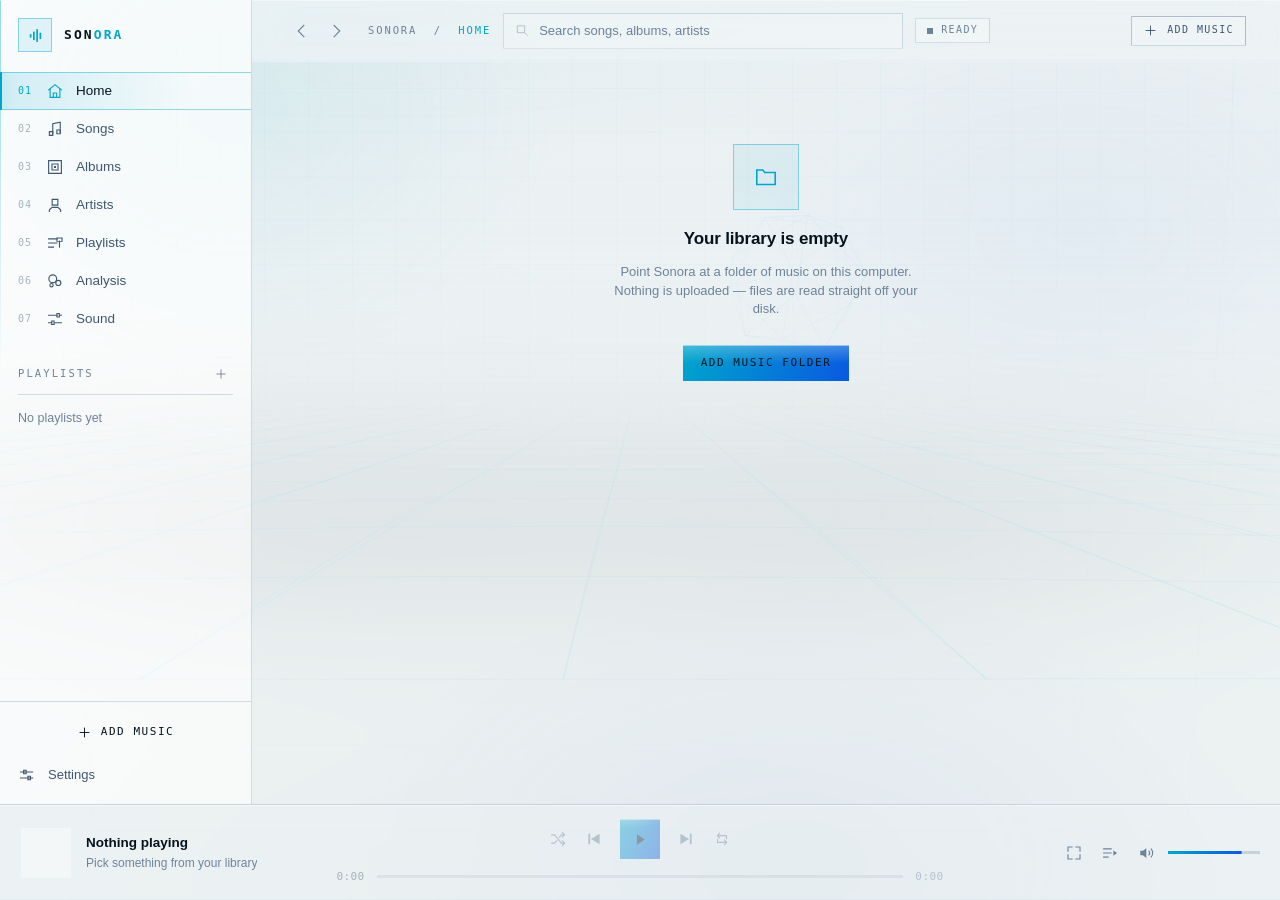
==== commit 002cb21a: "affirm" ====
--- a/index.html
+++ b/index.html
@@ -17,14 +17,25 @@
 <link rel="stylesheet" href="css/components.css">
 <link rel="stylesheet" href="css/views.css">
 <link rel="stylesheet" href="css/visualizer.css">
+<link rel="stylesheet" href="css/sound.css">
+<link rel="stylesheet" href="css/aero.css">
 
 <script>
-  // Applied before first paint so the app never flashes the wrong theme.
+  // Applied before first paint, so the app never flashes a look you replaced.
+  // js/looks.js caches its finished output here on every change; this is only
+  // ever a replay, never a second implementation.
   try {
-    var t = localStorage.getItem('sonora:theme');
-    if (t && t !== 'system') document.documentElement.setAttribute('data-theme', t);
+    var d = document.documentElement;
+    var css = localStorage.getItem('sonora:look-css');
+    if (css) d.setAttribute('style', css);
+    var a = JSON.parse(localStorage.getItem('sonora:look-attrs') || 'null');
+    if (a) for (var k in a) { if (a[k]) d.setAttribute('data-' + k, a[k]); }
+    else {
+      var t = localStorage.getItem('sonora:theme');
+      if (t && t !== 'system') d.setAttribute('data-theme', t);
+    }
     var w = parseInt(localStorage.getItem('sonora:sidebar') || '0', 10);
-    if (w) document.documentElement.style.setProperty('--sidebar-w', Math.min(380, Math.max(190, w)) + 'px');
+    if (w) d.style.setProperty('--sidebar-w', Math.min(380, Math.max(190, w)) + 'px');
   } catch (e) {}
 </script>
 </head>
@@ -36,7 +47,7 @@
      explicitly so the stroke rules do not apply to them. -->
 <svg class="sprite" aria-hidden="true" focusable="false" width="0" height="0">
   <defs>
-    <symbol id="i-logo" viewBox="0 0 24 24"><g fill="currentColor" stroke="none"><rect x="3" y="10" width="2.4" height="5"/><rect x="7.6" y="6.5" width="2.4" height="12"/><rect x="12.2" y="3" width="2.4" height="18"/><rect x="16.8" y="8" width="2.4" height="9"/></g></symbol>
+    <symbol id="i-logo" viewBox="0 0 24 24"><g fill="currentColor" stroke="none"><rect x="3.9" y="10" width="2.4" height="5"/><rect x="8.5" y="6.5" width="2.4" height="12"/><rect x="13.1" y="3" width="2.4" height="18"/><rect x="17.7" y="8" width="2.4" height="9"/></g></symbol>
 
     <symbol id="i-home" viewBox="0 0 24 24"><path d="M3.5 10.5 12 3.5l8.5 7"/><path d="M5.5 9.6V20.5h13V9.6"/><path d="M9.8 20.5v-5.8h4.4v5.8"/></symbol>
     <symbol id="i-music" viewBox="0 0 24 24"><path d="M9 18.5V5l10-2v13.5"/><path d="M4.5 15.5h4.5v5H4.5zM14.5 13.3H19v5h-4.5z"/></symbol>
@@ -51,16 +62,16 @@
     <symbol id="i-chev-left" viewBox="0 0 24 24"><path d="M14.5 4.5 7 12l7.5 7.5"/></symbol>
     <symbol id="i-chev-right" viewBox="0 0 24 24"><path d="M9.5 4.5 17 12l-7.5 7.5"/></symbol>
 
-    <symbol id="i-play" viewBox="0 0 24 24"><path fill="currentColor" stroke="none" d="M7 4.2 20 12 7 19.8z"/></symbol>
-    <symbol id="i-pause" viewBox="0 0 24 24"><g fill="currentColor" stroke="none"><rect x="6.5" y="4.5" width="3.6" height="15"/><rect x="13.9" y="4.5" width="3.6" height="15"/></g></symbol>
+    <symbol id="i-play" viewBox="0 0 24 24"><path fill="currentColor" stroke="none" d="M7 4.5 18 12 7 19.5z"/></symbol>
+    <symbol id="i-pause" viewBox="0 0 24 24"><g fill="currentColor" stroke="none"><rect x="6.7" y="4.5" width="3.9" height="15"/><rect x="13.4" y="4.5" width="3.9" height="15"/></g></symbol>
     <symbol id="i-prev" viewBox="0 0 24 24"><g fill="currentColor" stroke="none"><rect x="4.5" y="5" width="2.4" height="14"/><path d="M19.5 5 8 12l11.5 7z"/></g></symbol>
     <symbol id="i-next" viewBox="0 0 24 24"><g fill="currentColor" stroke="none"><rect x="17.1" y="5" width="2.4" height="14"/><path d="M4.5 5 16 12 4.5 19z"/></g></symbol>
     <symbol id="i-shuffle" viewBox="0 0 24 24"><path d="M3.5 6.5h4l9 11h4M3.5 17.5h4l3-3.6M14 9.6l2.5-3.1h4"/><path d="m17.8 3.5 3 3-3 3M17.8 14.5l3 3-3 3"/></symbol>
     <symbol id="i-repeat" viewBox="0 0 24 24"><path d="M6 7.5h12v4M18 16.5H6v-4"/><path d="m8.5 4.5-2.5 3 2.5 3M15.5 19.5l2.5-3-2.5-3"/></symbol>
     <symbol id="i-repeat-one" viewBox="0 0 24 24"><path d="M6 7.5h12v4M18 16.5H6v-4"/><path d="m8.5 4.5-2.5 3 2.5 3M15.5 19.5l2.5-3-2.5-3"/><path d="M11.2 10.6 12.8 9.6v4.8"/></symbol>
     <symbol id="i-queue" viewBox="0 0 24 24"><path d="M3.5 6.5h10M3.5 12h10M3.5 17.5h6"/><path d="m16.5 8.5 5 3.5-5 3.5z" fill="currentColor" stroke="none"/></symbol>
-    <symbol id="i-volume" viewBox="0 0 24 24"><path d="M4 9h3.5L12 5.5v13L7.5 15H4z" fill="currentColor" stroke="none"/><path d="M15.5 9.4a4 4 0 0 1 0 5.2M18.4 6.6a8 8 0 0 1 0 10.8"/></symbol>
-    <symbol id="i-volume-off" viewBox="0 0 24 24"><path d="M4 9h3.5L12 5.5v13L7.5 15H4z" fill="currentColor" stroke="none"/><path d="m15.6 9.6 5 4.8M20.6 9.6l-5 4.8"/></symbol>
+    <symbol id="i-volume" viewBox="0 0 24 24"><path d="M4.4 9h3.5L12.4 5.5v13L7.9 15H4.4z" fill="currentColor" stroke="none"/><path d="M15.9 9.4a4 4 0 0 1 0 5.2M18.8 6.6a8 8 0 0 1 0 10.8"/></symbol>
+    <symbol id="i-volume-off" viewBox="0 0 24 24"><path d="M4.4 9h3.5L12.4 5.5v13L7.9 15H4.4z" fill="currentColor" stroke="none"/><path d="m15.4 9.6 4.4 4.8M19.8 9.6l-4.4 4.8"/></symbol>
     <symbol id="i-more" viewBox="0 0 24 24"><g fill="currentColor" stroke="none"><rect x="4.6" y="10.6" width="2.8" height="2.8"/><rect x="10.6" y="10.6" width="2.8" height="2.8"/><rect x="16.6" y="10.6" width="2.8" height="2.8"/></g></symbol>
     <symbol id="i-grip" viewBox="0 0 24 24"><g fill="currentColor" stroke="none"><rect x="8.4" y="5.4" width="2.2" height="2.2"/><rect x="13.4" y="5.4" width="2.2" height="2.2"/><rect x="8.4" y="10.9" width="2.2" height="2.2"/><rect x="13.4" y="10.9" width="2.2" height="2.2"/><rect x="8.4" y="16.4" width="2.2" height="2.2"/><rect x="13.4" y="16.4" width="2.2" height="2.2"/></g></symbol>
 
@@ -77,6 +88,7 @@
     <symbol id="i-sparkle" viewBox="0 0 24 24"><path d="m11 3.5 2 5.5 5.5 2-5.5 2-2 5.5-2-5.5-5.5-2 5.5-2z"/><path d="M18.5 15.5v4M20.5 17.5h-4"/></symbol>
     <symbol id="i-database" viewBox="0 0 24 24"><path d="M4.5 4.5h15v5h-15zM4.5 9.5h15v5h-15zM4.5 14.5h15v5h-15z"/><path d="M7 7h1.4M7 12h1.4M7 17h1.4"/></symbol>
     <symbol id="i-circles" viewBox="0 0 24 24"><circle cx="9" cy="9" r="5.2"/><circle cx="16.4" cy="14.6" r="3.4"/><circle cx="7.4" cy="17.6" r="2.2"/></symbol>
+    <symbol id="i-sliders" viewBox="0 0 24 24"><path d="M3.5 7h11M19 7h1.5M3.5 17h4M12 17h8.5"/><path d="M14.6 4.6h3.2v4.8h-3.2zM7.6 14.6h3.2v4.8H7.6z"/></symbol>
     <symbol id="i-globe" viewBox="0 0 24 24"><circle cx="12" cy="12" r="8.5"/><path d="M3.5 12h17M12 3.5c2.4 2.6 3.6 5.4 3.6 8.5s-1.2 5.9-3.6 8.5c-2.4-2.6-3.6-5.4-3.6-8.5S9.6 6.1 12 3.5"/></symbol>
     <symbol id="i-link" viewBox="0 0 24 24"><path d="M10.5 13.5a4 4 0 0 0 5.7 0l2.8-2.8a4 4 0 0 0-5.7-5.7l-1.4 1.4"/><path d="M13.5 10.5a4 4 0 0 0-5.7 0L5 13.3a4 4 0 0 0 5.7 5.7l1.4-1.4"/></symbol>
     <symbol id="i-plug" viewBox="0 0 24 24"><path d="M8.5 3.5v5M15.5 3.5v5"/><path d="M5.5 8.5h13v3a6.5 6.5 0 0 1-13 0z"/><path d="M12 18v3"/></symbol>
--- a/css/base.css
+++ b/css/base.css
@@ -38,7 +38,7 @@
   --glass:     rgb(var(--surface-rgb) / .58);
   --glass-2:   rgb(var(--surface-2-rgb) / .82);
   --glass-bar: rgb(var(--bg-rgb) / .62);
-  --blur:      blur(24px) saturate(150%);
+  --blur:      blur(var(--frost)) saturate(calc(100% + 62% * var(--gloss)));
 
   /* ---- ink ---- */
   --text:   #e8f5ff;
@@ -55,7 +55,7 @@
   --accent-2:    rgb(var(--accent-2-rgb));
   --accent-soft: rgb(var(--accent-rgb) / .14);
   --accent-line: rgb(var(--accent-rgb) / .42);
-  --accent-glow: rgb(var(--accent-rgb) / .40);
+  --accent-glow: rgb(var(--accent-rgb) / calc(.40 * var(--glow)));
   --accent-grad: linear-gradient(115deg, rgb(var(--accent-rgb)), rgb(var(--accent-2-rgb)));
 
   --danger: #ff4d6a;
@@ -66,12 +66,42 @@
   --cut-sm: 5px;
   --cut-lg: 16px;
   --hair:   1px;
+  --radius: 0px;                  /* non-zero only in the rounded corner mode */
+
+  /* The three chamfer shapes the whole interface is cut from. Each reads
+     `--k` off the element that uses it, so one shape token serves every size:
+     set `--k` and ask for the family you want. Setting a family to `none`
+     turns every chamfer in the app square at once, which is how the corner
+     style becomes a preference rather than a rewrite. */
+  --nick-ne: polygon(0 0, calc(100% - var(--k)) 0, 100% var(--k),
+                     100% 100%, var(--k) 100%, 0 calc(100% - var(--k)));
+  --nick-nw: polygon(var(--k) 0, 100% 0, 100% calc(100% - var(--k)),
+                     calc(100% - var(--k)) 100%, 0 100%, 0 var(--k));
+  --nick-all: polygon(var(--k) 0, calc(100% - var(--k)) 0, 100% var(--k),
+                      100% calc(100% - var(--k)), calc(100% - var(--k)) 100%,
+                      var(--k) 100%, 0 calc(100% - var(--k)), 0 var(--k));
+  --k: 0px;
 
   --sidebar-w: 252px;
   --pane-w:    352px;
   --player-h:  96px;
   --topbar-h:  62px;
   --gutter:    34px;
+  --pad:       18px;
+  --row-h:     56px;
+  --scale:     1;                 /* text size multiplier */
+
+  /* ---- material: the aero fringe, all of it dialled by one number each ---- */
+  --gloss:  .55;                  /* the wet highlight on raised surfaces */
+  --frost:  24px;                 /* how far glass blurs what is behind it */
+  --glow:   1;                    /* bloom multiplier */
+  --grid-a: 1;                    /* graph-paper opacity */
+  --parallax: .6;
+  --aero-rgb: 64 224 255;         /* the lighter, greener partner to the accent */
+  --aero: rgb(var(--aero-rgb));
+  --sheen: rgb(255 255 255 / calc(.30 * var(--gloss)));
+  --sheen-soft: rgb(255 255 255 / calc(.10 * var(--gloss)));
+  --spec: inset 0 1px 0 rgb(255 255 255 / calc(.16 * var(--gloss)));
 
   /* ---- depth: crisp, directional, never a soft halo ---- */
   --sh-1: 0 1px 0 rgb(0 0 0 / .5);
@@ -97,6 +127,18 @@
   color-scheme: dark;
 }
 
+/* ------------------------------------------------------------------ corners */
+
+/* Two of the three corner styles have no chamfer at all. Blanking the shape
+   families is the whole switch — every clip-path in the app reads one of
+   these three, so nothing else has to know. */
+:root[data-corner="round"],
+:root[data-corner="square"] {
+  --nick-ne: none;
+  --nick-nw: none;
+  --nick-all: none;
+}
+
 /* ------------------------------------------------------------------ light */
 
 /* Not "the dark theme inverted": a drafting-table light theme — ice white,
@@ -183,7 +225,7 @@
   background: var(--bg);
   color: var(--text);
   font-family: var(--font);
-  font-size: 14px;
+  font-size: calc(14px * var(--scale));
   line-height: 1.45;
   -webkit-font-smoothing: antialiased;
   -moz-osx-font-smoothing: grayscale;
@@ -208,27 +250,26 @@
 /* The chamfer. One corner cut on every panel — bottom-right by default, which
    gives the whole interface a consistent reading direction. */
 .cut {
-  clip-path: polygon(
-    0 0, calc(100% - var(--cut)) 0, 100% var(--cut),
-    100% 100%, var(--cut) 100%, 0 calc(100% - var(--cut)));
+  --k: var(--cut);
+  clip-path: var(--nick-ne);
+  border-radius: var(--radius);
 }
 .cut-sm {
-  clip-path: polygon(
-    0 0, calc(100% - var(--cut-sm)) 0, 100% var(--cut-sm),
-    100% 100%, var(--cut-sm) 100%, 0 calc(100% - var(--cut-sm)));
+  --k: var(--cut-sm);
+  clip-path: var(--nick-ne);
+  border-radius: var(--radius);
 }
 .cut-lg {
-  clip-path: polygon(
-    0 0, calc(100% - var(--cut-lg)) 0, 100% var(--cut-lg),
-    100% 100%, var(--cut-lg) 100%, 0 calc(100% - var(--cut-lg)));
+  --k: var(--cut-lg);
+  clip-path: var(--nick-ne);
+  border-radius: var(--radius);
 }
 /* Cut on both diagonals — used where a shape has to read as a machined part
    rather than as a panel: the transport buttons, the artwork frames. */
 .cut-both {
-  clip-path: polygon(
-    var(--cut) 0, calc(100% - var(--cut)) 0, 100% var(--cut),
-    100% calc(100% - var(--cut)), calc(100% - var(--cut)) 100%,
-    var(--cut) 100%, 0 calc(100% - var(--cut)), 0 var(--cut));
+  --k: var(--cut);
+  clip-path: var(--nick-all);
+  border-radius: var(--radius);
 }
 
 /* Corner brackets: four L-shaped hairlines, drawn with one gradient stack so
@@ -254,7 +295,7 @@
 
 .muted  { color: var(--text-2); }
 .faint  { color: var(--text-3); }
-.small  { font-size: 12.5px; }
+.small  { font-size: calc(12.5px * var(--scale)); }
 .mono   { font-family: var(--mono); font-variant-numeric: tabular-nums; }
 
 .truncate, .clip {
@@ -267,7 +308,7 @@
 /* The micro-label: the instrument's voice. Uppercase, wide, small, quiet. */
 .label {
   font-family: var(--mono);
-  font-size: 10.5px;
+  font-size: calc(10.5px * var(--scale));
   font-weight: 500;
   letter-spacing: .2em;
   text-transform: uppercase;
@@ -350,8 +391,8 @@
   z-index: 0;
   pointer-events: none;
   background-image:
-    linear-gradient(to right, rgb(120 200 255 / .028) var(--hair), transparent var(--hair)),
-    linear-gradient(to bottom, rgb(120 200 255 / .028) var(--hair), transparent var(--hair));
+    linear-gradient(to right, rgb(var(--accent-rgb) / calc(.034 * var(--grid-a))) var(--hair), transparent var(--hair)),
+    linear-gradient(to bottom, rgb(var(--accent-rgb) / calc(.034 * var(--grid-a))) var(--hair), transparent var(--hair));
   background-size: 44px 44px;
   mask-image: radial-gradient(120% 100% at 50% 0%, #000 20%, transparent 78%);
   -webkit-mask-image: radial-gradient(120% 100% at 50% 0%, #000 20%, transparent 78%);
--- a/css/base.css
+++ b/css/base.css
@@ -38,7 +38,7 @@
   --glass:     rgb(var(--surface-rgb) / .58);
   --glass-2:   rgb(var(--surface-2-rgb) / .82);
   --glass-bar: rgb(var(--bg-rgb) / .62);
-  --blur:      blur(24px) saturate(150%);
+  --blur:      blur(var(--frost)) saturate(calc(100% + 62% * var(--gloss)));
 
   /* ---- ink ---- */
   --text:   #e8f5ff;
@@ -55,7 +55,7 @@
   --accent-2:    rgb(var(--accent-2-rgb));
   --accent-soft: rgb(var(--accent-rgb) / .14);
   --accent-line: rgb(var(--accent-rgb) / .42);
-  --accent-glow: rgb(var(--accent-rgb) / .40);
+  --accent-glow: rgb(var(--accent-rgb) / calc(.40 * var(--glow)));
   --accent-grad: linear-gradient(115deg, rgb(var(--accent-rgb)), rgb(var(--accent-2-rgb)));
 
   --danger: #ff4d6a;
@@ -66,12 +66,42 @@
   --cut-sm: 5px;
   --cut-lg: 16px;
   --hair:   1px;
+  --radius: 0px;                  /* non-zero only in the rounded corner mode */
+
+  /* The three chamfer shapes the whole interface is cut from. Each reads
+     `--k` off the element that uses it, so one shape token serves every size:
+     set `--k` and ask for the family you want. Setting a family to `none`
+     turns every chamfer in the app square at once, which is how the corner
+     style becomes a preference rather than a rewrite. */
+  --nick-ne: polygon(0 0, calc(100% - var(--k)) 0, 100% var(--k),
+                     100% 100%, var(--k) 100%, 0 calc(100% - var(--k)));
+  --nick-nw: polygon(var(--k) 0, 100% 0, 100% calc(100% - var(--k)),
+                     calc(100% - var(--k)) 100%, 0 100%, 0 var(--k));
+  --nick-all: polygon(var(--k) 0, calc(100% - var(--k)) 0, 100% var(--k),
+                      100% calc(100% - var(--k)), calc(100% - var(--k)) 100%,
+                      var(--k) 100%, 0 calc(100% - var(--k)), 0 var(--k));
+  --k: 0px;
 
   --sidebar-w: 252px;
   --pane-w:    352px;
   --player-h:  96px;
   --topbar-h:  62px;
   --gutter:    34px;
+  --pad:       18px;
+  --row-h:     56px;
+  --scale:     1;                 /* text size multiplier */
+
+  /* ---- material: the aero fringe, all of it dialled by one number each ---- */
+  --gloss:  .55;                  /* the wet highlight on raised surfaces */
+  --frost:  24px;                 /* how far glass blurs what is behind it */
+  --glow:   1;                    /* bloom multiplier */
+  --grid-a: 1;                    /* graph-paper opacity */
+  --parallax: .6;
+  --aero-rgb: 64 224 255;         /* the lighter, greener partner to the accent */
+  --aero: rgb(var(--aero-rgb));
+  --sheen: rgb(255 255 255 / calc(.30 * var(--gloss)));
+  --sheen-soft: rgb(255 255 255 / calc(.10 * var(--gloss)));
+  --spec: inset 0 1px 0 rgb(255 255 255 / calc(.16 * var(--gloss)));
 
   /* ---- depth: crisp, directional, never a soft halo ---- */
   --sh-1: 0 1px 0 rgb(0 0 0 / .5);
@@ -97,6 +127,18 @@
   color-scheme: dark;
 }
 
+/* ------------------------------------------------------------------ corners */
+
+/* Two of the three corner styles have no chamfer at all. Blanking the shape
+   families is the whole switch — every clip-path in the app reads one of
+   these three, so nothing else has to know. */
+:root[data-corner="round"],
+:root[data-corner="square"] {
+  --nick-ne: none;
+  --nick-nw: none;
+  --nick-all: none;
+}
+
 /* ------------------------------------------------------------------ light */
 
 /* Not "the dark theme inverted": a drafting-table light theme — ice white,
@@ -183,7 +225,7 @@
   background: var(--bg);
   color: var(--text);
   font-family: var(--font);
-  font-size: 14px;
+  font-size: calc(14px * var(--scale));
   line-height: 1.45;
   -webkit-font-smoothing: antialiased;
   -moz-osx-font-smoothing: grayscale;
@@ -208,27 +250,26 @@
 /* The chamfer. One corner cut on every panel — bottom-right by default, which
    gives the whole interface a consistent reading direction. */
 .cut {
-  clip-path: polygon(
-    0 0, calc(100% - var(--cut)) 0, 100% var(--cut),
-    100% 100%, var(--cut) 100%, 0 calc(100% - var(--cut)));
+  --k: var(--cut);
+  clip-path: var(--nick-ne);
+  border-radius: var(--radius);
 }
 .cut-sm {
-  clip-path: polygon(
-    0 0, calc(100% - var(--cut-sm)) 0, 100% var(--cut-sm),
-    100% 100%, var(--cut-sm) 100%, 0 calc(100% - var(--cut-sm)));
+  --k: var(--cut-sm);
+  clip-path: var(--nick-ne);
+  border-radius: var(--radius);
 }
 .cut-lg {
-  clip-path: polygon(
-    0 0, calc(100% - var(--cut-lg)) 0, 100% var(--cut-lg),
-    100% 100%, var(--cut-lg) 100%, 0 calc(100% - var(--cut-lg)));
+  --k: var(--cut-lg);
+  clip-path: var(--nick-ne);
+  border-radius: var(--radius);
 }
 /* Cut on both diagonals — used where a shape has to read as a machined part
    rather than as a panel: the transport buttons, the artwork frames. */
 .cut-both {
-  clip-path: polygon(
-    var(--cut) 0, calc(100% - var(--cut)) 0, 100% var(--cut),
-    100% calc(100% - var(--cut)), calc(100% - var(--cut)) 100%,
-    var(--cut) 100%, 0 calc(100% - var(--cut)), 0 var(--cut));
+  --k: var(--cut);
+  clip-path: var(--nick-all);
+  border-radius: var(--radius);
 }
 
 /* Corner brackets: four L-shaped hairlines, drawn with one gradient stack so
@@ -254,7 +295,7 @@
 
 .muted  { color: var(--text-2); }
 .faint  { color: var(--text-3); }
-.small  { font-size: 12.5px; }
+.small  { font-size: calc(12.5px * var(--scale)); }
 .mono   { font-family: var(--mono); font-variant-numeric: tabular-nums; }
 
 .truncate, .clip {
@@ -267,7 +308,7 @@
 /* The micro-label: the instrument's voice. Uppercase, wide, small, quiet. */
 .label {
   font-family: var(--mono);
-  font-size: 10.5px;
+  font-size: calc(10.5px * var(--scale));
   font-weight: 500;
   letter-spacing: .2em;
   text-transform: uppercase;
@@ -350,8 +391,8 @@
   z-index: 0;
   pointer-events: none;
   background-image:
-    linear-gradient(to right, rgb(120 200 255 / .028) var(--hair), transparent var(--hair)),
-    linear-gradient(to bottom, rgb(120 200 255 / .028) var(--hair), transparent var(--hair));
+    linear-gradient(to right, rgb(var(--accent-rgb) / calc(.034 * var(--grid-a))) var(--hair), transparent var(--hair)),
+    linear-gradient(to bottom, rgb(var(--accent-rgb) / calc(.034 * var(--grid-a))) var(--hair), transparent var(--hair));
   background-size: 44px 44px;
   mask-image: radial-gradient(120% 100% at 50% 0%, #000 20%, transparent 78%);
   -webkit-mask-image: radial-gradient(120% 100% at 50% 0%, #000 20%, transparent 78%);
--- a/css/intro.css
+++ b/css/intro.css
@@ -119,7 +119,7 @@
   gap: 12px;
   font-family: var(--mono);
   color: var(--accent);
-  font-size: 10.5px;
+  font-size: calc(10.5px * var(--scale));
   font-weight: 500;
   letter-spacing: .3em;
   text-transform: uppercase;
@@ -138,7 +138,7 @@
   display: flex;
   gap: .06em;
   font-family: var(--mono);
-  font-size: clamp(38px, 7.4vw, 66px);
+  font-size: calc(clamp(38px, 7.4vw, 66px) * var(--scale));
   font-weight: 500;
   letter-spacing: .1em;
   line-height: 1.05;
@@ -159,7 +159,7 @@
 
 .intro-tag {
   color: var(--text-2);
-  font-size: 13.5px;
+  font-size: calc(13.5px * var(--scale));
   max-width: 36ch;
   opacity: 0;
 }
@@ -196,7 +196,7 @@
   margin-top: 16px;
   font-family: var(--mono);
   color: var(--text-3);
-  font-size: 10px;
+  font-size: calc(10px * var(--scale));
   letter-spacing: .2em;
   text-transform: uppercase;
   opacity: 0;
@@ -214,6 +214,6 @@
 
 @media (max-width: 560px) {
   .intro-logo { width: 92px; height: 92px; margin-bottom: 18px; }
-  .intro-tag { font-size: 12.5px; }
+  .intro-tag { font-size: calc(12.5px * var(--scale)); }
   .intro-frame { inset: 14px; width: calc(100% - 28px); height: calc(100% - 28px); }
 }
--- a/css/layout.css
+++ b/css/layout.css
@@ -56,7 +56,7 @@
   gap: 12px;
   padding: 2px 18px 18px;
   font-weight: 620;
-  font-size: 15px;
+  font-size: calc(15px * var(--scale));
   letter-spacing: .01em;
 }
 
@@ -67,15 +67,14 @@
   color: var(--accent);
   background: rgb(var(--accent-rgb) / .1);
   box-shadow: inset 0 0 0 var(--hair) var(--accent-line);
-  clip-path: polygon(
-    var(--cut-sm) 0, calc(100% - var(--cut-sm)) 0, 100% var(--cut-sm),
-    100% calc(100% - var(--cut-sm)), calc(100% - var(--cut-sm)) 100%,
-    var(--cut-sm) 100%, 0 calc(100% - var(--cut-sm)), 0 var(--cut-sm));
+  --k: var(--cut-sm);
+  clip-path: var(--nick-all);
+  border-radius: var(--radius);
   transition: background var(--dur-2) var(--ease), color var(--dur-2) var(--ease);
 }
 .brand:hover .brand-mark { background: rgb(var(--accent-rgb) / .2); }
 .brand-mark .ico { width: 17px; height: 17px; }
-.brand-name { font-family: var(--mono); letter-spacing: .16em; text-transform: uppercase; font-size: 13px; }
+.brand-name { font-family: var(--mono); letter-spacing: .16em; text-transform: uppercase; font-size: calc(13px * var(--scale)); }
 .brand-name b { font-weight: 600; color: var(--accent); }
 
 .nav { position: relative; display: flex; flex-direction: column; }
@@ -108,7 +107,7 @@
   height: 38px;
   padding: 0 18px;
   color: var(--text-2);
-  font-size: 13.5px;
+  font-size: calc(13.5px * var(--scale));
   font-weight: 520;
   transition: color var(--dur-1) linear, background var(--dur-1) linear;
 }
@@ -120,7 +119,7 @@
 /* Every destination is numbered, like channels on a desk. */
 .nav-num {
   font-family: var(--mono);
-  font-size: 10px;
+  font-size: calc(10px * var(--scale));
   letter-spacing: .1em;
   color: var(--text-3);
   opacity: .6;
@@ -160,15 +159,15 @@
   height: 32px;
   padding: 0 10px;
   color: var(--text-2);
-  font-size: 13px;
+  font-size: calc(13px * var(--scale));
   border-left: 2px solid transparent;
   transition: background var(--dur-1) linear, color var(--dur-1) linear, border-color var(--dur-1) linear;
 }
 .side-playlist:hover { background: var(--surface-hi); color: var(--text); border-left-color: var(--line-3); }
 .side-playlist.is-active { color: var(--accent); background: rgb(var(--accent-rgb) / .09); border-left-color: var(--accent); }
 .side-playlist-name { overflow: hidden; text-overflow: ellipsis; white-space: nowrap; }
-.side-playlist-count { font-family: var(--mono); color: var(--text-3); font-size: 11px; }
-.side-empty { padding: 4px 10px; color: var(--text-3); font-size: 12.5px; }
+.side-playlist-count { font-family: var(--mono); color: var(--text-3); font-size: calc(11px * var(--scale)); }
+.side-empty { padding: 4px 10px; color: var(--text-3); font-size: calc(12.5px * var(--scale)); }
 
 .side-foot {
   display: flex;
@@ -179,7 +178,7 @@
   border-top: var(--hair) solid var(--line);
 }
 .add-btn { width: 100%; }
-.side-foot .nav-item { height: 34px; padding: 0 4px; font-size: 13px; }
+.side-foot .nav-item { height: 34px; padding: 0 4px; font-size: calc(13px * var(--scale)); }
 
 .side-resize {
   position: absolute;
@@ -234,7 +233,7 @@
 /* The route, spelled out in the corner of the instrument. */
 .route-tag {
   font-family: var(--mono);
-  font-size: 10.5px;
+  font-size: calc(10.5px * var(--scale));
   letter-spacing: .18em;
   text-transform: uppercase;
   color: var(--text-3);
@@ -268,7 +267,11 @@
   background: var(--glass);
   backdrop-filter: var(--blur);
   -webkit-backdrop-filter: var(--blur);
-  border-left: var(--hair) solid var(--line);
+  /* An inset shadow rather than a border: the pane's grid column collapses to
+     0px when it is closed, and a border cannot be squeezed below one pixel —
+     so a bordered pane made the whole document one pixel too wide, at every
+     size, on every route. */
+  box-shadow: inset 1px 0 0 var(--line);
   opacity: 0;
   visibility: hidden;
   transition: opacity var(--dur-2) var(--ease), visibility var(--dur-2);
@@ -291,7 +294,7 @@
   color: var(--text-3);
   font-family: var(--mono);
   font-weight: 500;
-  font-size: 11px;
+  font-size: calc(11px * var(--scale));
   letter-spacing: .14em;
   text-transform: uppercase;
   transition: color var(--dur-1) linear;
@@ -318,7 +321,11 @@
   position: relative;
   grid-area: player;
   display: grid;
-  grid-template-columns: minmax(190px, 1fr) minmax(340px, 2fr) minmax(190px, 1fr);
+  /* Every column can shrink to nothing. A hard minimum here is how a
+     transport ends up wider than the window at some size nobody tested — the
+     content inside decides what it needs, and the breakpoints below decide
+     what stops being shown. */
+  grid-template-columns: minmax(0, 1fr) minmax(0, 2.2fr) minmax(0, 1fr);
   align-items: center;
   gap: 18px;
   padding: 0 20px;
@@ -346,7 +353,7 @@
 
 .pb-title {
   font-weight: 580;
-  font-size: 13.5px;
+  font-size: calc(13.5px * var(--scale));
   overflow: hidden; text-overflow: ellipsis; white-space: nowrap;
   transition: color var(--dur-1) linear;
 }
@@ -354,7 +361,7 @@
 
 .pb-artist {
   color: var(--text-3);
-  font-size: 12px;
+  font-size: calc(12px * var(--scale));
   overflow: hidden; text-overflow: ellipsis; white-space: nowrap;
   transition: color var(--dur-1) linear;
 }
@@ -376,10 +383,9 @@
   margin: 0 6px;
   color: var(--on-accent);
   background: var(--accent-grad);
-  clip-path: polygon(
-    var(--cut-sm) 0, calc(100% - var(--cut-sm)) 0, 100% var(--cut-sm),
-    100% calc(100% - var(--cut-sm)), calc(100% - var(--cut-sm)) 100%,
-    var(--cut-sm) 100%, 0 calc(100% - var(--cut-sm)), 0 var(--cut-sm));
+  --k: var(--cut-sm);
+  clip-path: var(--nick-all);
+  border-radius: var(--radius);
   transition: filter var(--dur-1) linear, transform var(--dur-1) var(--ease-back);
   will-change: transform;
 }
@@ -420,7 +426,7 @@
 
 .pb-time {
   font-family: var(--mono);
-  font-size: 11px;
+  font-size: calc(11px * var(--scale));
   color: var(--text-3);
   font-variant-numeric: tabular-nums;
   min-width: 40px;
@@ -429,7 +435,7 @@
 }
 .pb-elapsed { text-align: right; color: var(--text-2); }
 
-.pb-right { display: flex; align-items: center; justify-content: flex-end; gap: 4px; }
+.pb-right { display: flex; align-items: center; justify-content: flex-end; gap: 4px; min-width: 0; }
 .pb-volume { display: flex; align-items: center; gap: 6px; }
 
 .pb-mute [href$="volume-off"] { display: none; }
@@ -442,14 +448,31 @@
 
 @media (max-width: 1180px) {
   :root { --gutter: 24px; --pane-w: 320px; }
-  .app.pane-open { grid-template-columns: var(--sidebar-w) minmax(0, 1fr) 0px; }
-  .app.pane-open .pane {
+
+  /* The queue leaves the grid entirely at this width and becomes an overlay.
+     It has to leave whether it is open or not: a grid item whose named area no
+     longer exists is auto-placed into a row of its own, which is how a closed
+     panel ends up laying out at a negative x and dragging the transport with
+     it. Taken out of flow, closed is simply off to the right. */
+  .app, .app.pane-open { grid-template-columns: var(--sidebar-w) minmax(0, 1fr) 0px; }
+  .pane {
     position: fixed;
     top: 0; right: 0; bottom: var(--player-h);
     width: min(360px, 86vw);
     z-index: 60;
     box-shadow: var(--sh-3);
   }
+  /* No slide-in transform. A fixed panel parked outside the right edge still
+     counts towards the page's scrollable width in Chromium, and 360px of
+     phantom horizontal scroll at every width is a worse bug than a panel that
+     fades rather than slides. */
+}
+
+/* The transport sheds parts in the order they stop being worth the room. Each
+   step is chosen by measuring, not by guessing at device names: these are the
+   widths at which the previous layout starts to press. */
+@media (max-width: 1000px) {
+  .playerbar .pb-more { display: none; }
 }
 
 @media (max-width: 900px) {
@@ -466,18 +489,82 @@
   .route-tag { display: none; }
 }
 
+@media (max-width: 860px) {
+  /* The volume *slider* goes; the mute button stays, because silence is the
+     one thing you may need in a hurry. */
+  .playerbar .vol { display: none; }
+  .playerbar { gap: 12px; padding: 0 14px; }
+}
+
 @media (max-width: 760px) {
   :root { --gutter: 16px; --player-h: 84px; --topbar-h: 56px; }
-  .playerbar { grid-template-columns: minmax(0, 1fr) auto auto; gap: 10px; padding: 0 12px; }
+  .playerbar { grid-template-columns: minmax(0, 1fr) auto minmax(0, auto); gap: 10px; padding: 0 12px; }
   .pb-center { gap: 4px; }
   .pb-scrub .pb-time { display: none; }
   .pb-scrub { gap: 0; }
   .playerbar .pb-volume { display: none; }
-  .playerbar .pb-more { display: none; }
   .topbar-add span { display: none; }
   .search { flex: 1 1 auto; }
 }
 
+/* ------------------------------------------------------------------ phone */
+
+/* Below this the side rail is the single most expensive thing on screen: 68px
+   of a 380px window, spent on seven icons that would rather be along the
+   bottom. So the grid is re-stacked — content, transport, tabs — which is the
+   shape a phone actually wants, and the whole width goes to the music. */
 @media (max-width: 560px) {
+  .app,
+  .app.pane-open {
+    grid-template-areas:
+      "main"
+      "player"
+      "sidebar";
+    grid-template-columns: minmax(0, 1fr);
+    grid-template-rows: minmax(0, 1fr) var(--player-h) auto;
+  }
+
+  .sidebar {
+    flex-direction: row;
+    align-items: stretch;
+    padding: 0;
+    height: 58px;
+    border-top: var(--hair) solid var(--line);
+    overflow-x: auto;
+    overflow-y: hidden;
+    scrollbar-width: none;
+  }
+  .sidebar::-webkit-scrollbar { display: none; }
+
+  .brand, .side-head, .side-playlists, .side-resize, .nav-num { display: none; }
+
+  .nav { flex-direction: row; width: auto; flex: 1 1 auto; }
+  .nav-item { flex: 1 1 0; min-width: 52px; height: 100%; }
+  .nav-pill { display: none; }
+  .nav-item.is-on { color: var(--accent); background: rgb(var(--accent-rgb) / .10); }
+
+  .side-foot {
+    flex-direction: row;
+    width: auto;
+    flex: none;
+    padding: 0;
+    border-top: 0;
+    margin-top: 0;
+  }
+  .side-foot .add-btn { display: none; }
+  .side-foot .nav-item { min-width: 52px; }
+
   .playerbar .pb-shuffle, .playerbar .pb-repeat { display: none; }
-}
+  .playerbar .pb-stage { display: none; }
+
+  /* The queue slides over everything and clears the tabs as well as the
+     transport, or its own close button ends up under them. */
+  .app.pane-open .pane { bottom: calc(var(--player-h) + 58px); }
+}
+
+@media (max-width: 420px) {
+  :root { --gutter: 12px; }
+  .playerbar { padding: 0 8px; gap: 8px; }
+  .pb-now .art { display: none; }
+  .topbar .route-tag { display: none; }
+}
--- a/css/components.css
+++ b/css/components.css
@@ -16,14 +16,14 @@
   padding: 0 18px;
   font-family: var(--mono);
   font-weight: 500;
-  font-size: 11px;
+  font-size: calc(11px * var(--scale));
   letter-spacing: .14em;
   text-transform: uppercase;
   white-space: nowrap;
   overflow: hidden;
-  clip-path: polygon(
-    0 0, calc(100% - var(--cut-sm)) 0, 100% var(--cut-sm),
-    100% 100%, var(--cut-sm) 100%, 0 calc(100% - var(--cut-sm)));
+  --k: var(--cut-sm);
+  clip-path: var(--nick-ne);
+  border-radius: var(--radius);
   transition: transform var(--dur-1) var(--ease-back), background var(--dur-2) var(--ease),
               color var(--dur-1) linear, box-shadow var(--dur-2) var(--ease);
 }
@@ -59,7 +59,7 @@
 .btn.danger { background: rgb(255 77 106 / .12); color: var(--danger); box-shadow: inset 0 0 0 var(--hair) rgb(255 77 106 / .4); }
 .btn.danger:hover { background: rgb(255 77 106 / .2); }
 
-.btn.sm { height: 30px; padding: 0 12px; font-size: 10px; }
+.btn.sm { height: 30px; padding: 0 12px; font-size: calc(10px * var(--scale)); }
 
 .icon-btn {
   position: relative;
@@ -68,11 +68,21 @@
   place-items: center;
   color: var(--text-3);
   flex: none;
-  clip-path: polygon(
-    var(--cut-sm) 0, 100% 0, 100% calc(100% - var(--cut-sm)),
-    calc(100% - var(--cut-sm)) 100%, 0 100%, 0 var(--cut-sm));
+  --k: var(--cut-sm);
+  clip-path: var(--nick-nw);
+  border-radius: var(--radius);
   transition: color var(--dur-1) linear, background var(--dur-1) linear, transform var(--dur-1) var(--ease-back);
 }
+/* A button that swaps between two glyphs — play/pause, mute/unmute,
+   repeat/repeat-one — holds both at once and hides one. Left to itself, grid
+   gives them a row each and the visible glyph sits in the top half of the
+   button, which is the "icons are off-centre" you can see on the transport.
+   Stacking them in one cell is the fix, and it is the fix for every such
+   button rather than for each one separately. */
+.icon-btn > .ico,
+.pb-play > .ico,
+.stage-play > .ico { grid-area: 1 / 1; }
+
 .icon-btn:hover { color: var(--accent); background: rgb(var(--accent-rgb) / .1); }
 .icon-btn:active { transform: scale(.92); }
 .icon-btn.sm { width: 24px; height: 24px; }
@@ -81,7 +91,7 @@
 .link-btn {
   color: var(--text-3);
   font-family: var(--mono);
-  font-size: 10.5px;
+  font-size: calc(10.5px * var(--scale));
   font-weight: 500;
   letter-spacing: .16em;
   text-transform: uppercase;
@@ -100,15 +110,17 @@
   background: var(--accent-grad);
   color: var(--on-accent);
   box-shadow: 0 12px 28px -12px var(--accent-glow);
-  clip-path: polygon(
-    var(--cut-sm) 0, calc(100% - var(--cut-sm)) 0, 100% var(--cut-sm),
-    100% calc(100% - var(--cut-sm)), calc(100% - var(--cut-sm)) 100%,
-    var(--cut-sm) 100%, 0 calc(100% - var(--cut-sm)), 0 var(--cut-sm));
+  --k: var(--cut-sm);
+  clip-path: var(--nick-all);
+  border-radius: var(--radius);
   will-change: transform;
   transition: filter var(--dur-1) linear;
 }
 .fab:hover { filter: brightness(1.12); }
-.fab .ico { width: 18px; height: 18px; margin-left: 2px; stroke: none; fill: currentColor; }
+/* No optical nudge here: the play triangle carries its own half-unit offset
+   inside the sprite, and a margin on top of that pushes the icon off the
+   button's centre — which is exactly what it used to do. */
+.fab .ico { width: 18px; height: 18px; stroke: none; fill: currentColor; }
 
 /* ------------------------------------------------------------------ artwork */
 
@@ -120,9 +132,9 @@
   background: var(--surface-2);
   flex: none;
   isolation: isolate;
-  clip-path: polygon(
-    0 0, calc(100% - var(--cut)) 0, 100% var(--cut),
-    100% 100%, var(--cut) 100%, 0 calc(100% - var(--cut)));
+  --k: var(--cut);
+  clip-path: var(--nick-ne);
+  border-radius: var(--radius);
 }
 /* A hairline that survives on any artwork, drawn inside the chamfer. */
 .art::after {
@@ -189,18 +201,24 @@
 .trow-index {
   position: relative;
   width: 28px;
+  height: 28px;
   flex: none;
+  display: grid;
+  place-items: center;
   text-align: right;
   font-family: var(--mono);
-  font-size: 11.5px;
+  font-size: calc(11.5px * var(--scale));
   font-variant-numeric: tabular-nums;
   color: var(--text-3);
 }
+/* All three stack in the single cell above, so swapping between them never
+   moves anything. */
+.trow-index > * { grid-area: 1 / 1; }
+
 .trow-play {
-  position: absolute;
-  inset: 0;
   display: none;
   place-items: center;
+  width: 100%; height: 100%;
   color: var(--accent);
 }
 .trow-play .ico { width: 13px; height: 13px; stroke: none; fill: currentColor; }
@@ -212,14 +230,14 @@
 .trow-title {
   color: var(--text);
   font-weight: 530;
-  font-size: 13.5px;
+  font-size: calc(13.5px * var(--scale));
   overflow: hidden; text-overflow: ellipsis; white-space: nowrap;
 }
-.trow-sub { font-size: 12px; color: var(--text-3); overflow: hidden; text-overflow: ellipsis; white-space: nowrap; }
+.trow-sub { font-size: calc(12px * var(--scale)); color: var(--text-3); overflow: hidden; text-overflow: ellipsis; white-space: nowrap; }
 .trow-album {
   flex: 1 1 32%;
   min-width: 0;
-  font-size: 12.5px;
+  font-size: calc(12.5px * var(--scale));
   overflow: hidden; text-overflow: ellipsis; white-space: nowrap;
 }
 .trow-time {
@@ -227,7 +245,7 @@
   flex: none;
   text-align: right;
   font-family: var(--mono);
-  font-size: 11.5px;
+  font-size: calc(11.5px * var(--scale));
   font-variant-numeric: tabular-nums;
   color: var(--text-3);
 }
@@ -240,17 +258,17 @@
 .trow.is-playing .trow-title { color: var(--accent); }
 .trow.is-playing .trow-index .n { display: none; }
 .trow.is-missing { opacity: .4; }
-.trow.is-missing .trow-title::after { content: " · OFFLINE"; font-family: var(--mono); font-size: 9.5px; letter-spacing: .12em; color: var(--warn); }
+.trow.is-missing .trow-title::after { content: " · OFFLINE"; font-family: var(--mono); font-size: calc(9.5px * var(--scale)); letter-spacing: .12em; color: var(--warn); }
 /* Indexed, tagged, and honest about the fact that this browser has no decoder
    for it — better than a row that simply refuses to play. */
 .trow.is-unsupported { opacity: .55; }
-.trow.is-unsupported .trow-title::after { content: " · NO DECODER"; font-family: var(--mono); font-size: 9.5px; letter-spacing: .12em; color: var(--warn); }
+.trow.is-unsupported .trow-title::after { content: " · NO DECODER"; font-family: var(--mono); font-size: calc(9.5px * var(--scale)); letter-spacing: .12em; color: var(--warn); }
 
 .thead {
   height: 30px;
   color: var(--text-3);
   font-family: var(--mono);
-  font-size: 10px;
+  font-size: calc(10px * var(--scale));
   font-weight: 500;
   text-transform: uppercase;
   letter-spacing: .18em;
@@ -266,6 +284,9 @@
 .thead::before { display: none; }
 .thead:hover { background: rgb(var(--bg-rgb) / .86); }
 .thead .sortable {
+  display: inline-flex;
+  align-items: center;
+  gap: 4px;
   color: inherit;
   font: inherit;
   text-transform: inherit;
@@ -275,7 +296,7 @@
 }
 .thead .sortable:hover { color: var(--text-2); }
 .thead .sortable.is-active { color: var(--accent); }
-.thead .sortable.is-active::after { content: " ▲"; font-size: 7px; vertical-align: 2px; }
+.thead .sortable.is-active::after { content: " ▲"; font-size: calc(7px * var(--scale)); vertical-align: 2px; }
 .thead .sortable.is-active[data-dir="desc"]::after { content: " ▼"; }
 .thead .ico { width: 13px; height: 13px; }
 
@@ -301,7 +322,7 @@
   padding: 20px 14px 8px;
   color: var(--text-3);
   font-family: var(--mono);
-  font-size: 10px;
+  font-size: calc(10px * var(--scale));
   letter-spacing: .2em;
   text-transform: uppercase;
 }
@@ -326,9 +347,9 @@
   pointer-events: none;
   box-shadow: inset 0 0 0 var(--hair) transparent;
   transition: box-shadow var(--dur-2) var(--ease);
-  clip-path: polygon(
-    0 0, calc(100% - var(--cut)) 0, 100% var(--cut),
-    100% 100%, var(--cut) 100%, 0 calc(100% - var(--cut)));
+  --k: var(--cut);
+  clip-path: var(--nick-ne);
+  border-radius: var(--radius);
 }
 .card:hover { background: rgb(var(--surface-2-rgb) / .34); }
 .card:hover::after { box-shadow: inset 0 0 0 var(--hair) var(--line-2); }
@@ -367,13 +388,13 @@
 .card-title {
   color: var(--text);
   font-weight: 540;
-  font-size: 13px;
+  font-size: calc(13px * var(--scale));
   overflow: hidden; text-overflow: ellipsis; white-space: nowrap;
 }
 .card-sub {
   color: var(--text-3);
   font-family: var(--mono);
-  font-size: 10.5px;
+  font-size: calc(10.5px * var(--scale));
   letter-spacing: .08em;
   overflow: hidden; text-overflow: ellipsis; white-space: nowrap;
 }
@@ -439,14 +460,16 @@
   background: var(--surface-3);
   box-shadow: inset 0 0 0 var(--hair) var(--accent-line);
   font-family: var(--mono);
-  font-size: 10.5px;
+  font-size: calc(10.5px * var(--scale));
   font-variant-numeric: tabular-nums;
   color: var(--accent);
   opacity: 0;
   pointer-events: none;
   transition: opacity var(--dur-1) linear;
   white-space: nowrap;
-  clip-path: polygon(0 0, calc(100% - 4px) 0, 100% 4px, 100% 100%, 4px 100%, 0 calc(100% - 4px));
+  --k: 4px;
+  clip-path: var(--nick-ne);
+  border-radius: var(--radius);
 }
 .seek:hover .seek-tip, .seek.is-active .seek-tip { opacity: 1; }
 
@@ -477,11 +500,11 @@
   background: rgb(var(--surface-2-rgb) / .5);
   box-shadow: inset 0 0 0 var(--hair) var(--line);
   color: var(--text);
-  font-size: 13px;
+  font-size: calc(13px * var(--scale));
   outline: none;
-  clip-path: polygon(
-    0 0, calc(100% - var(--cut-sm)) 0, 100% var(--cut-sm),
-    100% 100%, var(--cut-sm) 100%, 0 calc(100% - var(--cut-sm)));
+  --k: var(--cut-sm);
+  clip-path: var(--nick-ne);
+  border-radius: var(--radius);
   transition: box-shadow var(--dur-2) var(--ease), background var(--dur-2) var(--ease);
 }
 .search-input::placeholder { color: var(--text-3); }
@@ -502,11 +525,13 @@
   box-shadow: inset 0 0 0 var(--hair) var(--accent-line);
   color: var(--accent);
   font-family: var(--mono);
-  font-size: 10.5px;
+  font-size: calc(10.5px * var(--scale));
   letter-spacing: .1em;
   text-transform: uppercase;
   white-space: nowrap;
-  clip-path: polygon(0 0, calc(100% - 6px) 0, 100% 6px, 100% 100%, 6px 100%, 0 calc(100% - 6px));
+  --k: 6px;
+  clip-path: var(--nick-ne);
+  border-radius: var(--radius);
 }
 .scan[hidden] { display: none; }
 .scan-spinner {
@@ -529,9 +554,9 @@
   box-shadow: var(--sh-3), inset 0 0 0 var(--hair) var(--line-2);
   backdrop-filter: var(--blur);
   -webkit-backdrop-filter: var(--blur);
-  clip-path: polygon(
-    0 0, calc(100% - var(--cut)) 0, 100% var(--cut),
-    100% 100%, var(--cut) 100%, 0 calc(100% - var(--cut)));
+  --k: var(--cut);
+  clip-path: var(--nick-ne);
+  border-radius: var(--radius);
   will-change: transform, opacity;
 }
 
@@ -543,7 +568,7 @@
   height: 32px;
   padding: 0 10px;
   color: var(--text-2);
-  font-size: 13px;
+  font-size: calc(13px * var(--scale));
   text-align: left;
   border-left: 2px solid transparent;
   transition: background var(--dur-1) linear, color var(--dur-1) linear, border-color var(--dur-1) linear;
@@ -551,7 +576,7 @@
 .menu-item:hover { background: rgb(var(--accent-rgb) / .1); color: var(--text); border-left-color: var(--accent); }
 .menu-item .ico { width: 15px; height: 15px; opacity: .8; }
 .menu-label { flex: 1; overflow: hidden; text-overflow: ellipsis; white-space: nowrap; }
-.menu-hint { font-family: var(--mono); color: var(--text-3); font-size: 10px; }
+.menu-hint { font-family: var(--mono); color: var(--text-3); font-size: calc(10px * var(--scale)); }
 .menu-item.danger { color: var(--danger); }
 .menu-item.danger:hover { background: rgb(255 77 106 / .12); border-left-color: var(--danger); }
 .menu-sep { height: var(--hair); margin: 5px 8px; background: var(--line); }
@@ -578,9 +603,9 @@
   box-shadow: var(--sh-3), inset 0 0 0 var(--hair) var(--line-2);
   backdrop-filter: var(--blur);
   -webkit-backdrop-filter: var(--blur);
-  clip-path: polygon(
-    0 0, calc(100% - var(--cut-lg)) 0, 100% var(--cut-lg),
-    100% 100%, var(--cut-lg) 100%, 0 calc(100% - var(--cut-lg)));
+  --k: var(--cut-lg);
+  clip-path: var(--nick-ne);
+  border-radius: var(--radius);
   will-change: transform, opacity;
 }
 .dialog::before {
@@ -592,21 +617,21 @@
 }
 .dialog-title {
   font-family: var(--mono);
-  font-size: 12px;
+  font-size: calc(12px * var(--scale));
   font-weight: 500;
   letter-spacing: .18em;
   text-transform: uppercase;
   color: var(--accent);
   margin-bottom: 16px;
 }
-.dialog-body { margin-bottom: 22px; color: var(--text-2); font-size: 13.5px; }
+.dialog-body { margin-bottom: 22px; color: var(--text-2); font-size: calc(13.5px * var(--scale)); }
 .dialog-actions { display: flex; justify-content: flex-end; gap: 8px; }
 
 .field { display: flex; flex-direction: column; gap: 8px; }
 .field-label {
   font-family: var(--mono);
   color: var(--text-3);
-  font-size: 10px;
+  font-size: calc(10px * var(--scale));
   letter-spacing: .2em;
   text-transform: uppercase;
 }
@@ -639,17 +664,17 @@
 }
 .pick-item:hover { background: rgb(var(--accent-rgb) / .1); border-left-color: var(--accent); }
 .pick-name { overflow: hidden; text-overflow: ellipsis; white-space: nowrap; }
-.pick-count { font-family: var(--mono); color: var(--text-3); font-size: 11px; }
+.pick-count { font-family: var(--mono); color: var(--text-3); font-size: calc(11px * var(--scale)); }
 
 .info-grid {
   display: grid;
   grid-template-columns: 120px minmax(0, 1fr);
   gap: 0;
-  font-size: 13px;
+  font-size: calc(13px * var(--scale));
 }
 .info-grid dt {
   font-family: var(--mono);
-  font-size: 10px;
+  font-size: calc(10px * var(--scale));
   letter-spacing: .16em;
   text-transform: uppercase;
   color: var(--text-3);
@@ -686,12 +711,14 @@
   padding: 11px 18px;
   background: var(--glass-2);
   color: var(--text);
-  font-size: 12.5px;
+  font-size: calc(12.5px * var(--scale));
   box-shadow: var(--sh-3), inset 0 0 0 var(--hair) var(--accent-line);
   backdrop-filter: var(--blur);
   -webkit-backdrop-filter: var(--blur);
   pointer-events: auto;
-  clip-path: polygon(0 0, calc(100% - 8px) 0, 100% 8px, 100% 100%, 8px 100%, 0 calc(100% - 8px));
+  --k: 8px;
+  clip-path: var(--nick-ne);
+  border-radius: var(--radius);
   will-change: transform, opacity;
 }
 .toast::before {
@@ -705,7 +732,7 @@
   font-family: var(--mono);
   color: var(--accent);
   font-weight: 500;
-  font-size: 10.5px;
+  font-size: calc(10.5px * var(--scale));
   letter-spacing: .14em;
   text-transform: uppercase;
 }
@@ -734,17 +761,16 @@
   text-align: center;
   animation: drop-in 320ms var(--ease-back);
 }
-.dropzone-card h3 { font-size: 18px; letter-spacing: -.01em; }
-.dropzone-card p { color: var(--text-2); font-size: 13px; }
+.dropzone-card h3 { font-size: calc(18px * var(--scale)); letter-spacing: -.01em; }
+.dropzone-card p { color: var(--text-2); font-size: calc(13px * var(--scale)); }
 .dropzone-ico {
   display: grid; place-items: center;
   width: 54px; height: 54px;
   background: var(--accent-grad);
   color: var(--on-accent);
-  clip-path: polygon(
-    var(--cut-sm) 0, calc(100% - var(--cut-sm)) 0, 100% var(--cut-sm),
-    100% calc(100% - var(--cut-sm)), calc(100% - var(--cut-sm)) 100%,
-    var(--cut-sm) 100%, 0 calc(100% - var(--cut-sm)), 0 var(--cut-sm));
+  --k: var(--cut-sm);
+  clip-path: var(--nick-all);
+  border-radius: var(--radius);
 }
 .dropzone-ico .ico { width: 24px; height: 24px; }
 @keyframes drop-in { from { transform: scale(.96); opacity: 0; } }
@@ -758,7 +784,9 @@
   box-shadow: inset 0 0 0 var(--hair) var(--line-2);
   flex: none;
   transition: box-shadow var(--dur-2) var(--ease), background var(--dur-2) var(--ease);
-  clip-path: polygon(0 0, calc(100% - 4px) 0, 100% 4px, 100% 100%, 4px 100%, 0 calc(100% - 4px));
+  --k: 4px;
+  clip-path: var(--nick-ne);
+  border-radius: var(--radius);
 }
 .switch.is-on { background: rgb(var(--accent-rgb) / .18); box-shadow: inset 0 0 0 var(--hair) var(--accent); }
 .switch-knob {
@@ -772,6 +800,11 @@
 
 .segmented {
   display: inline-flex;
+  /* A row of choices is allowed to become two rows. Anything else and the
+     last option walks off the edge of a phone. */
+  flex-wrap: wrap;
+  max-width: 100%;
+  min-width: 0;
   padding: 3px;
   gap: 2px;
   background: rgb(var(--bg-rgb) / .6);
@@ -781,7 +814,7 @@
   padding: 5px 12px;
   color: var(--text-3);
   font-family: var(--mono);
-  font-size: 10px;
+  font-size: calc(10px * var(--scale));
   font-weight: 500;
   letter-spacing: .14em;
   text-transform: uppercase;
@@ -799,10 +832,12 @@
   box-shadow: inset 0 0 0 var(--hair) var(--line);
   color: var(--text-2);
   font-family: var(--mono);
-  font-size: 10px;
+  font-size: calc(10px * var(--scale));
   letter-spacing: .1em;
   text-transform: uppercase;
-  clip-path: polygon(0 0, calc(100% - 4px) 0, 100% 4px, 100% 100%, 4px 100%, 0 calc(100% - 4px));
+  --k: 4px;
+  clip-path: var(--nick-ne);
+  border-radius: var(--radius);
 }
 
 /* ------------------------------------------------------------------ notice */
@@ -821,8 +856,8 @@
 .notice[hidden] { display: none; }
 .notice-ico { display: grid; place-items: center; color: var(--warn); flex: none; }
 .notice-text { flex: 1; min-width: 0; display: flex; flex-direction: column; gap: 2px; }
-.notice-title { font-size: 13px; font-weight: 580; }
-.notice-sub { color: var(--text-2); font-size: 12.5px; }
+.notice-title { font-size: calc(13px * var(--scale)); font-weight: 580; }
+.notice-sub { color: var(--text-2); font-size: calc(12.5px * var(--scale)); }
 
 @media (max-width: 760px) {
   .notice { flex-wrap: wrap; }
@@ -873,11 +908,13 @@
   box-shadow: inset 0 0 0 var(--hair) var(--line);
   color: var(--text-3);
   font-family: var(--mono);
-  font-size: 10px;
+  font-size: calc(10px * var(--scale));
   letter-spacing: .14em;
   text-transform: uppercase;
   white-space: nowrap;
-  clip-path: polygon(0 0, calc(100% - 5px) 0, 100% 5px, 100% 100%, 5px 100%, 0 calc(100% - 5px));
+  --k: 5px;
+  clip-path: var(--nick-ne);
+  border-radius: var(--radius);
 }
 .link-state[hidden] { display: none; }
 .link-dot {
--- a/css/views.css
+++ b/css/views.css
@@ -28,7 +28,7 @@
   gap: 10px;
   font-family: var(--mono);
   color: var(--accent);
-  font-size: 10.5px;
+  font-size: calc(10.5px * var(--scale));
   font-weight: 500;
   letter-spacing: .24em;
   text-transform: uppercase;
@@ -41,11 +41,11 @@
   flex: none;
 }
 
-.page-title { font-size: 34px; letter-spacing: -.03em; }
+.page-title { font-size: calc(34px * var(--scale)); letter-spacing: -.03em; }
 .page-sub {
   color: var(--text-3);
   font-family: var(--mono);
-  font-size: 11px;
+  font-size: calc(11px * var(--scale));
   letter-spacing: .1em;
   text-transform: uppercase;
   margin-top: 10px;
@@ -66,7 +66,7 @@
   align-items: center;
   gap: 12px;
   font-family: var(--mono);
-  font-size: 11px;
+  font-size: calc(11px * var(--scale));
   font-weight: 500;
   letter-spacing: .2em;
   text-transform: uppercase;
@@ -93,7 +93,7 @@
 
 /* On an album by a single artist, repeating their name on every row is noise. */
 .plain-list.no-sub .trow-sub { display: none; }
-.plain-list.no-sub .trow-title { font-size: 14px; }
+.plain-list.no-sub .trow-title { font-size: calc(14px * var(--scale)); }
 
 /* ------------------------------------------------------------------ home */
 
@@ -112,9 +112,9 @@
   box-shadow: inset 0 0 0 var(--hair) var(--line-2);
   backdrop-filter: var(--blur);
   -webkit-backdrop-filter: var(--blur);
-  clip-path: polygon(
-    0 0, calc(100% - var(--cut-lg)) 0, 100% var(--cut-lg),
-    100% 100%, var(--cut-lg) 100%, 0 calc(100% - var(--cut-lg)));
+  --k: var(--cut-lg);
+  clip-path: var(--nick-ne);
+  border-radius: var(--radius);
 }
 /* Scanline sweep across the header, once every eight seconds. */
 .home-hero::after {
@@ -132,7 +132,7 @@
   100% { transform: translateX(calc(100vw)); opacity: 0; }
 }
 
-.home-hero .page-title { font-size: clamp(32px, 4.4vw, 52px); letter-spacing: -.038em; }
+.home-hero .page-title { font-size: calc(clamp(32px, 4.4vw, 52px) * var(--scale)); letter-spacing: -.038em; }
 .home-hero .page-sub { margin-top: 12px; color: var(--text-2); }
 .home-hero .hero-actions { margin-top: 22px; flex-wrap: wrap; }
 .home-hero-text { min-width: 0; }
@@ -186,9 +186,9 @@
   box-shadow: inset 0 0 0 var(--hair) var(--line-2);
   backdrop-filter: var(--blur);
   -webkit-backdrop-filter: var(--blur);
-  clip-path: polygon(
-    0 0, calc(100% - var(--cut-lg)) 0, 100% var(--cut-lg),
-    100% 100%, var(--cut-lg) 100%, 0 calc(100% - var(--cut-lg)));
+  --k: var(--cut-lg);
+  clip-path: var(--nick-ne);
+  border-radius: var(--radius);
 }
 /* The album's own colour, kept where it belongs: behind its own artwork. */
 .hero::before {
@@ -229,7 +229,7 @@
 
 .hero-meta { min-width: 0; display: flex; flex-direction: column; gap: 8px; padding-bottom: 4px; }
 .hero-title {
-  font-size: clamp(28px, 3.6vw, 50px);
+  font-size: calc(clamp(28px, 3.6vw, 50px) * var(--scale));
   letter-spacing: -.04em;
   line-height: 1.02;
   overflow-wrap: anywhere;
@@ -241,7 +241,7 @@
   flex-wrap: wrap;
   color: var(--text-3);
   font-family: var(--mono);
-  font-size: 11px;
+  font-size: calc(11px * var(--scale));
   letter-spacing: .1em;
   text-transform: uppercase;
 }
@@ -297,7 +297,9 @@
   transform: scale(.9);
   transition: opacity var(--dur-2) var(--ease), transform var(--dur-2) var(--ease-back);
   z-index: 3;
-  clip-path: polygon(4px 0, 100% 0, 100% calc(100% - 4px), calc(100% - 4px) 100%, 0 100%, 0 4px);
+  --k: 4px;
+  clip-path: var(--nick-nw);
+  border-radius: var(--radius);
 }
 .rail-nav[hidden] { display: none; }
 .rail-wrap:hover .rail-nav { opacity: 1; transform: none; }
@@ -326,14 +328,13 @@
   background: rgb(var(--accent-rgb) / .07);
   box-shadow: inset 0 0 0 var(--hair) var(--accent-line);
   margin-bottom: 6px;
-  clip-path: polygon(
-    var(--cut) 0, calc(100% - var(--cut)) 0, 100% var(--cut),
-    100% calc(100% - var(--cut)), calc(100% - var(--cut)) 100%,
-    var(--cut) 100%, 0 calc(100% - var(--cut)), 0 var(--cut));
+  --k: var(--cut);
+  clip-path: var(--nick-all);
+  border-radius: var(--radius);
 }
 .empty-ico .ico { width: 26px; height: 26px; }
-.empty h3 { font-size: 17px; color: var(--text); letter-spacing: -.01em; }
-.empty p { max-width: 46ch; font-size: 13px; color: var(--text-3); }
+.empty h3 { font-size: calc(17px * var(--scale)); color: var(--text); letter-spacing: -.01em; }
+.empty p { max-width: 46ch; font-size: calc(13px * var(--scale)); color: var(--text-3); }
 .empty .btn { margin-top: 12px; }
 
 /* ------------------------------------------------------------------ settings */
@@ -343,6 +344,7 @@
 .settings-row {
   display: flex;
   align-items: center;
+  flex-wrap: wrap;
   gap: 16px;
   padding: 15px 16px;
   background: rgb(var(--surface-rgb) / .34);
@@ -359,13 +361,29 @@
   background: rgb(var(--accent-rgb) / .08);
   box-shadow: inset 0 0 0 var(--hair) var(--line-2);
   flex: none;
-  clip-path: polygon(4px 0, 100% 0, 100% calc(100% - 4px), calc(100% - 4px) 100%, 0 100%, 0 4px);
+  --k: 4px;
+  clip-path: var(--nick-nw);
+  border-radius: var(--radius);
 }
 .settings-ico .ico { width: 17px; height: 17px; }
 .settings-text { flex: 1; min-width: 0; }
-.settings-name { color: var(--text); font-weight: 550; font-size: 13.5px; }
-.settings-note { color: var(--text-3); font-size: 12.5px; margin-top: 2px; }
-.settings-actions { display: flex; align-items: center; gap: 8px; flex: none; }
+.settings-name { color: var(--text); font-weight: 550; font-size: calc(13.5px * var(--scale)); }
+.settings-note { color: var(--text-3); font-size: calc(12.5px * var(--scale)); margin-top: 2px; }
+.settings-actions {
+  display: flex;
+  align-items: center;
+  flex-wrap: wrap;
+  gap: 8px;
+  flex: 0 1 auto;
+  min-width: 0;
+  margin-left: auto;
+}
+/* Below this the text and the control stop fitting side by side, so the
+   control drops under the text instead of squeezing it. */
+@media (max-width: 520px) {
+  .settings-text { flex: 1 1 100%; }
+  .settings-actions { margin-left: 0; flex-basis: 100%; }
+}
 .about p { max-width: 70ch; margin-bottom: 10px; }
 
 /* ------------------------------------------------------------------ now playing */
@@ -419,13 +437,13 @@
 }
 
 .np-meta { display: flex; flex-direction: column; gap: 5px; min-width: 0; }
-.np-title { font-size: 18px; letter-spacing: -.02em; overflow-wrap: anywhere; }
-.np-artist { color: var(--text); font-size: 13px; font-weight: 550; transition: color var(--dur-1) linear; }
+.np-title { font-size: calc(18px * var(--scale)); letter-spacing: -.02em; overflow-wrap: anywhere; }
+.np-artist { color: var(--text); font-size: calc(13px * var(--scale)); font-weight: 550; transition: color var(--dur-1) linear; }
 .np-artist:hover { color: var(--accent); }
 .np-album {
   color: var(--text-3);
   font-family: var(--mono);
-  font-size: 10.5px;
+  font-size: calc(10.5px * var(--scale));
   letter-spacing: .1em;
   text-transform: uppercase;
   transition: color var(--dur-1) linear;
@@ -451,13 +469,13 @@
 .np-next-label {
   font-family: var(--mono);
   color: var(--text-3);
-  font-size: 10px;
+  font-size: calc(10px * var(--scale));
   letter-spacing: .2em;
   text-transform: uppercase;
 }
 .np-next-text { min-width: 0; display: flex; flex-direction: column; }
-.np-next-title { color: var(--text); font-size: 12.5px; font-weight: 530; overflow: hidden; text-overflow: ellipsis; white-space: nowrap; }
-.np-next-artist { color: var(--text-3); font-size: 11.5px; overflow: hidden; text-overflow: ellipsis; white-space: nowrap; }
+.np-next-title { color: var(--text); font-size: calc(12.5px * var(--scale)); font-weight: 530; overflow: hidden; text-overflow: ellipsis; white-space: nowrap; }
+.np-next-artist { color: var(--text-3); font-size: calc(11.5px * var(--scale)); overflow: hidden; text-overflow: ellipsis; white-space: nowrap; }
 
 /* ------------------------------------------------------------------ queue */
 
@@ -469,7 +487,7 @@
   padding: 14px 16px 10px;
   color: var(--text-3);
   font-family: var(--mono);
-  font-size: 10px;
+  font-size: calc(10px * var(--scale));
   letter-spacing: .16em;
   text-transform: uppercase;
   flex: none;
@@ -503,9 +521,9 @@
 .qrow:hover .qrow-grip { opacity: 1; }
 
 .qrow-text { flex: 1; min-width: 0; display: flex; flex-direction: column; }
-.qrow-title { color: var(--text); font-size: 12.5px; font-weight: 530; overflow: hidden; text-overflow: ellipsis; white-space: nowrap; }
-.qrow-sub { color: var(--text-3); font-size: 11.5px; overflow: hidden; text-overflow: ellipsis; white-space: nowrap; }
-.qrow-time { font-family: var(--mono); color: var(--text-3); font-size: 11px; font-variant-numeric: tabular-nums; flex: none; }
+.qrow-title { color: var(--text); font-size: calc(12.5px * var(--scale)); font-weight: 530; overflow: hidden; text-overflow: ellipsis; white-space: nowrap; }
+.qrow-sub { color: var(--text-3); font-size: calc(11.5px * var(--scale)); overflow: hidden; text-overflow: ellipsis; white-space: nowrap; }
+.qrow-time { font-family: var(--mono); color: var(--text-3); font-size: calc(11px * var(--scale)); font-variant-numeric: tabular-nums; flex: none; }
 .qrow-remove { opacity: 0; transition: opacity var(--dur-1) linear; }
 .qrow:hover .qrow-remove { opacity: 1; }
 .qrow:hover .qrow-time { display: none; }
@@ -523,19 +541,23 @@
 .circle-stage {
   position: relative;
   width: 100%;
+  min-width: 0;
   aspect-ratio: 1;
   max-height: min(58vh, 640px);
   margin: 0 auto 18px;
   display: grid;
   place-items: center;
+  /* The packer fits every circle inside the viewBox, so nothing worth seeing
+     is ever outside the frame — and clipping is what stops a stale layout,
+     mid-resize, from reaching across the window. */
+  overflow: hidden;
 }
 .circle-stage[hidden] { display: none; }
 
 .circle-canvas {
   width: 100%;
   height: 100%;
-  max-width: min(58vh, 640px);
-  overflow: visible;
+  max-width: min(100%, 58vh, 640px);
   touch-action: none;
 }
 
@@ -566,14 +588,14 @@
 .circle-label {
   fill: var(--text);
   font-family: var(--font);
-  font-size: 26px;
+  font-size: calc(26px * var(--scale));
   font-weight: 560;
   pointer-events: none;
 }
 .circle-value {
   fill: var(--accent);
   font-family: var(--mono);
-  font-size: 19px;
+  font-size: calc(19px * var(--scale));
   letter-spacing: .04em;
   pointer-events: none;
 }
@@ -591,12 +613,14 @@
   backdrop-filter: var(--blur);
   -webkit-backdrop-filter: var(--blur);
   pointer-events: none;
-  clip-path: polygon(0 0, calc(100% - 7px) 0, 100% 7px, 100% 100%, 7px 100%, 0 calc(100% - 7px));
+  --k: 7px;
+  clip-path: var(--nick-ne);
+  border-radius: var(--radius);
 }
 .circle-tip[hidden] { display: none; }
-.circle-tip strong { font-size: 13.5px; }
-.circle-tip-value { font-family: var(--mono); color: var(--accent); font-size: 12px; letter-spacing: .06em; }
-.circle-tip-share { color: var(--text-3); font-size: 11.5px; }
+.circle-tip strong { font-size: calc(13.5px * var(--scale)); }
+.circle-tip-value { font-family: var(--mono); color: var(--accent); font-size: calc(12px * var(--scale)); letter-spacing: .06em; }
+.circle-tip-share { color: var(--text-3); font-size: calc(11.5px * var(--scale)); }
 
 .circle-pins {
   display: flex;
@@ -618,7 +642,9 @@
   background: rgb(var(--surface-2-rgb) / .6);
   box-shadow: inset 0 0 0 var(--hair) var(--line-2);
   overflow: hidden;
-  clip-path: polygon(0 0, calc(100% - 6px) 0, 100% 6px, 100% 100%, 6px 100%, 0 calc(100% - 6px));
+  --k: 6px;
+  clip-path: var(--nick-ne);
+  border-radius: var(--radius);
 }
 .circle-pin::before {
   content: "";
@@ -628,8 +654,8 @@
   width: calc(var(--fill, 0) * 100%);
   background: var(--accent);
 }
-.circle-pin-name { font-size: 12.5px; font-weight: 540; }
-.circle-pin-value { color: var(--accent); font-size: 11px; letter-spacing: .06em; }
+.circle-pin-name { font-size: calc(12.5px * var(--scale)); font-weight: 540; }
+.circle-pin-value { color: var(--accent); font-size: calc(11px * var(--scale)); letter-spacing: .06em; }
 .circle-compare { margin-left: 4px; }
 .circle-empty { padding-top: 40px; }
 
@@ -643,7 +669,7 @@
   border-left: 2px solid var(--line-3);
   color: var(--text-3);
   font-family: var(--mono);
-  font-size: 11px;
+  font-size: calc(11px * var(--scale));
   letter-spacing: .1em;
   text-transform: uppercase;
 }
@@ -663,12 +689,12 @@
   box-shadow: inset 0 0 0 var(--hair) var(--line-2);
   backdrop-filter: var(--blur);
   -webkit-backdrop-filter: var(--blur);
-  clip-path: polygon(
-    0 0, calc(100% - var(--cut)) 0, 100% var(--cut),
-    100% 100%, var(--cut) 100%, 0 calc(100% - var(--cut)));
+  --k: var(--cut);
+  clip-path: var(--nick-ne);
+  border-radius: var(--radius);
 }
 .band-card-title { display: block; margin-bottom: 12px; color: var(--accent); }
-.band-text { font-size: 13px; line-height: 1.6; color: var(--text-2); }
+.band-text { font-size: calc(13px * var(--scale)); line-height: 1.6; color: var(--text-2); }
 .band-text + .link-btn { margin-top: 10px; display: inline-block; }
 .band-facts { grid-template-columns: 92px minmax(0, 1fr); }
 .band-facts dt, .band-facts dd { padding: 6px 0; }
@@ -680,16 +706,16 @@
   gap: 10px;
   padding: 7px 4px;
   border-bottom: var(--hair) solid var(--line);
-  font-size: 12.5px;
-}
-.band-row-year { color: var(--text-3); font-size: 11px; width: 34px; flex: none; }
+  font-size: calc(12.5px * var(--scale));
+}
+.band-row-year { color: var(--text-3); font-size: calc(11px * var(--scale)); width: 34px; flex: none; }
 .band-row-title { flex: 1; min-width: 0; overflow: hidden; text-overflow: ellipsis; white-space: nowrap; }
 .band-row.is-owned .band-row-title { color: var(--accent); }
 .band-row-detail { width: 100%; padding-left: 44px; }
 .band-chips { display: flex; flex-wrap: wrap; gap: 6px; }
 .band-link:hover { color: var(--accent); box-shadow: inset 0 0 0 var(--hair) var(--accent-line); }
 .band-source { grid-column: 1 / -1; margin-top: 2px; }
-.band-consent { margin: 12px 0; padding-left: 18px; color: var(--text-2); font-size: 13px; line-height: 1.7; list-style: square; }
+.band-consent { margin: 12px 0; padding-left: 18px; color: var(--text-2); font-size: calc(13px * var(--scale)); line-height: 1.7; list-style: square; }
 .band-consent li { margin-bottom: 4px; }
 
 @media (max-width: 760px) {
--- a/css/visualizer.css
+++ b/css/visualizer.css
@@ -118,7 +118,7 @@
   padding: 7px 16px;
   color: var(--text-3);
   font-family: var(--mono);
-  font-size: 10px;
+  font-size: calc(10px * var(--scale));
   font-weight: 500;
   letter-spacing: .18em;
   text-transform: uppercase;
@@ -181,12 +181,12 @@
 
 .stage-meta { text-align: center; max-width: 60ch; display: grid; justify-items: center; gap: 10px; }
 .stage-title {
-  font-size: clamp(26px, 3.6vw, 44px);
+  font-size: calc(clamp(26px, 3.6vw, 44px) * var(--scale));
   letter-spacing: -.032em;
   line-height: 1.04;
   overflow-wrap: anywhere;
 }
-.stage-artist { color: var(--accent); font-size: 14px; font-weight: 560; letter-spacing: .01em; }
+.stage-artist { color: var(--accent); font-size: calc(14px * var(--scale)); font-weight: 560; letter-spacing: .01em; }
 .stage-tags { display: flex; flex-wrap: wrap; gap: 6px; justify-content: center; }
 
 .stage-foot {
@@ -207,7 +207,7 @@
   min-width: 46px;
   font-family: var(--mono);
   color: var(--text-3);
-  font-size: 11.5px;
+  font-size: calc(11.5px * var(--scale));
   letter-spacing: .06em;
   font-variant-numeric: tabular-nums;
 }
--- a/css/sound.css
+++ b/css/sound.css
@@ -0,0 +1,284 @@
+/* sound.css — the rack.
+ *
+ * The Sound page is the one screen in Sonora that looks like hardware: a
+ * curve you can grab, ten faders under it, and a column of modules down the
+ * side. It borrows its proportions from a channel strip rather than from a
+ * settings page, because that is what it is.
+ */
+
+.rack {
+  display: grid;
+  grid-template-columns: minmax(0, 1.55fr) minmax(280px, 1fr);
+  gap: var(--pad);
+  align-items: start;
+}
+
+.rack-panel {
+  --k: var(--cut);
+  clip-path: var(--nick-ne);
+  border-radius: var(--radius);
+  background: var(--glass-2);
+  border: var(--hair) solid var(--line);
+  padding: var(--pad);
+  min-width: 0;
+}
+
+.rack-head {
+  display: flex;
+  align-items: center;
+  gap: 10px;
+  flex-wrap: wrap;
+  margin-bottom: 14px;
+}
+.rack-head .label { margin-right: auto; }
+.rack-title { font-size: calc(13px * var(--scale)); font-weight: 600; }
+
+/* ------------------------------------------------------------------ curve */
+
+/* The response display. Its own stacking context so the grid, the fill and
+   the handles can be layered without a z-index war. */
+.eq-stage {
+  position: relative;
+  width: 100%;
+  aspect-ratio: 2.4;
+  min-height: 190px;
+  max-height: 320px;
+  --k: var(--cut-sm);
+  clip-path: var(--nick-ne);
+  border-radius: var(--radius);
+  background:
+    radial-gradient(120% 140% at 50% 0%, rgb(var(--accent-rgb) / calc(.10 * var(--glow))), transparent 70%),
+    rgb(var(--bg-rgb) / .55);
+  border: var(--hair) solid var(--line);
+  overflow: hidden;
+  touch-action: none;
+}
+.eq-svg { position: absolute; inset: 0; width: 100%; height: 100%; display: block; }
+
+.eq-grid line { stroke: rgb(var(--accent-rgb) / .13); stroke-width: 1; vector-effect: non-scaling-stroke; }
+.eq-grid line.zero { stroke: rgb(var(--accent-rgb) / .34); }
+/* The labels and the handles live above the stretched path layer, in HTML, so
+   they keep their proportions whatever shape the box is. */
+.eq-overlay, .eq-handles {
+  position: absolute;
+  inset: 0;
+  pointer-events: none;
+}
+
+.eq-mark {
+  position: absolute;
+  font-family: var(--mono);
+  font-size: calc(9px * var(--scale));
+  letter-spacing: .1em;
+  color: var(--text-3);
+  white-space: nowrap;
+}
+.eq-mark-x { bottom: 5px; transform: translateX(4px); }
+.eq-mark-y { left: 7px; transform: translateY(-100%); margin-top: -3px; }
+
+.eq-handles { pointer-events: none; }
+
+.eq-handle {
+  position: absolute;
+  width: 30px; height: 30px;
+  margin: -15px 0 0 -15px;
+  display: grid;
+  place-items: center;
+  pointer-events: auto;
+  cursor: grab;
+  touch-action: none;
+  transition: top var(--dur-1) linear;
+}
+.eq-handle:active { cursor: grabbing; }
+.eq-handle-cap {
+  width: 15px; height: 15px;
+  border-radius: 50%;
+  background: rgb(var(--bg-rgb) / .92);
+  box-shadow: inset 0 0 0 2px var(--accent), var(--spec);
+  transition: width var(--dur-1) var(--ease), height var(--dur-1) var(--ease),
+              background var(--dur-1) linear;
+}
+.eq-handle.is-set .eq-handle-cap { width: 19px; height: 19px; background: var(--accent); }
+.eq-handle:hover .eq-handle-cap { background: var(--accent); }
+.eq-handle:focus-visible { outline: none; }
+.eq-handle:focus-visible .eq-handle-cap {
+  box-shadow: inset 0 0 0 2px var(--accent), 0 0 0 3px rgb(var(--accent-rgb) / .45);
+}
+
+/* The value rides above the handle, but only while it matters. */
+.eq-handle::after {
+  content: attr(data-db);
+  position: absolute;
+  bottom: 100%;
+  font-family: var(--mono);
+  font-size: calc(9.5px * var(--scale));
+  color: var(--accent);
+  opacity: 0;
+  transition: opacity var(--dur-1) linear;
+  pointer-events: none;
+}
+.eq-handle.is-set::after, .eq-handle:hover::after, .eq-handle:focus-visible::after { opacity: 1; }
+
+.eq-fill { fill: url(#eq-grad); opacity: .5; }
+.eq-line {
+  fill: none;
+  stroke: var(--accent);
+  stroke-width: 2;
+  stroke-linejoin: round;
+  vector-effect: non-scaling-stroke;
+  filter: drop-shadow(0 0 calc(6px * var(--glow)) var(--accent-glow));
+}
+
+/* ------------------------------------------------------------------ faders */
+
+.eq-faders {
+  display: grid;
+  grid-template-columns: repeat(10, minmax(0, 1fr));
+  gap: 6px;
+  margin-top: 14px;
+}
+.fader { display: flex; flex-direction: column; align-items: center; gap: 6px; min-width: 0; }
+.fader input[type="range"] {
+  writing-mode: vertical-lr;
+  direction: rtl;
+  width: 22px;
+  height: 96px;
+  accent-color: var(--accent);
+}
+.fader-hz, .fader-db {
+  font-family: var(--mono);
+  font-size: calc(9.5px * var(--scale));
+  letter-spacing: .06em;
+  color: var(--text-3);
+  white-space: nowrap;
+}
+.fader-db { color: var(--text-2); }
+.fader.is-boosted .fader-db { color: var(--accent); }
+.fader.is-cut .fader-db { color: var(--warn); }
+
+/* ------------------------------------------------------------------ knobs */
+
+.rack-row {
+  display: grid;
+  grid-template-columns: minmax(84px, 8rem) minmax(0, 1fr) minmax(46px, auto);
+  align-items: center;
+  gap: 10px;
+  padding: 7px 0;
+  min-width: 0;
+}
+.rack-row + .rack-row { border-top: var(--hair) solid rgb(var(--accent-rgb) / .07); }
+.rack-row > .rack-name {
+  font-size: calc(11.5px * var(--scale));
+  color: var(--text-2);
+  min-width: 0;
+  overflow: hidden;
+  text-overflow: ellipsis;
+}
+.rack-row input[type="range"] { width: 100%; min-width: 0; accent-color: var(--accent); }
+.rack-val {
+  font-family: var(--mono);
+  font-size: calc(10.5px * var(--scale));
+  color: var(--text-3);
+  text-align: right;
+  font-variant-numeric: tabular-nums;
+  white-space: nowrap;
+}
+.rack-row.is-set .rack-val { color: var(--accent); }
+
+.rack-note {
+  font-size: calc(11px * var(--scale));
+  color: var(--text-3);
+  margin-top: 10px;
+  line-height: 1.5;
+}
+
+/* ------------------------------------------------------------------ chips */
+
+.preset-strip, .look-strip {
+  display: flex;
+  flex-wrap: wrap;
+  gap: 6px;
+  margin-bottom: 4px;
+}
+
+.preset {
+  --k: var(--cut-sm);
+  clip-path: var(--nick-ne);
+  border-radius: var(--radius);
+  padding: 6px 11px;
+  font-family: var(--mono);
+  font-size: calc(10px * var(--scale));
+  letter-spacing: .12em;
+  text-transform: uppercase;
+  color: var(--text-3);
+  background: rgb(var(--accent-rgb) / .05);
+  border: var(--hair) solid var(--line);
+  transition: color var(--dur-1) linear, background var(--dur-1) linear, border-color var(--dur-1) linear;
+}
+.preset:hover { color: var(--text); border-color: var(--line-2); }
+.preset.is-on {
+  color: var(--on-accent);
+  background: var(--accent-grad);
+  border-color: transparent;
+}
+
+/* ------------------------------------------------------------------ looks */
+
+.look-grid {
+  display: grid;
+  grid-template-columns: repeat(auto-fill, minmax(132px, 1fr));
+  gap: 10px;
+}
+.look-swatch {
+  --k: var(--cut-sm);
+  clip-path: var(--nick-ne);
+  border-radius: var(--radius);
+  padding: 10px 12px 11px;
+  text-align: left;
+  border: var(--hair) solid var(--line);
+  background: linear-gradient(145deg,
+    rgb(var(--sw-a) / .30), rgb(var(--sw-b) / .12) 60%, transparent);
+  transition: border-color var(--dur-1) linear, transform var(--dur-2) var(--ease);
+}
+.look-swatch:hover { border-color: var(--line-3); transform: translateY(-2px); }
+.look-swatch.is-on { border-color: rgb(var(--sw-a)); }
+.look-name { font-size: calc(12px * var(--scale)); font-weight: 580; color: var(--text); }
+.look-note {
+  font-size: calc(10.5px * var(--scale));
+  color: var(--text-3);
+  margin-top: 2px;
+  line-height: 1.4;
+}
+.look-bar { display: flex; gap: 3px; margin-top: 9px; }
+.look-bar i { height: 5px; flex: 1; background: rgb(var(--sw-a)); }
+.look-bar i:nth-child(2) { background: rgb(var(--sw-b)); opacity: .8; }
+.look-bar i:nth-child(3) { background: rgb(var(--sw-c)); opacity: .55; }
+
+/* ------------------------------------------------------------------ narrow */
+
+@media (max-width: 1080px) {
+  .rack { grid-template-columns: minmax(0, 1fr); }
+}
+
+@media (max-width: 620px) {
+  .eq-faders { grid-template-columns: repeat(5, minmax(0, 1fr)); row-gap: 12px; }
+  .fader input[type="range"] { height: 74px; }
+  .rack-row { grid-template-columns: minmax(0, 1fr) minmax(46px, auto); }
+  .rack-row input[type="range"] { grid-column: 1 / -1; }
+}
+
+/* ------------------------------------------------------------------ look */
+
+/* The look panel reuses the rack's controls, because it is the same idea:
+   a column of named parameters with live readouts. */
+.look-group { margin-top: 12px; }
+.look-group .rack-row { grid-template-columns: minmax(96px, 9rem) minmax(0, 1fr) minmax(46px, auto); }
+.look-row .segmented { grid-column: 2 / -1; justify-self: start; flex-wrap: wrap; }
+.look-row .preset { grid-column: 3; justify-self: end; }
+.look-actions { margin-top: 14px; justify-content: flex-start; }
+
+@media (max-width: 620px) {
+  .look-group .rack-row { grid-template-columns: minmax(0, 1fr) minmax(46px, auto); }
+  .look-row .segmented { grid-column: 1 / -1; }
+  .look-row .preset { grid-column: 2; }
+}
--- a/css/aero.css
+++ b/css/aero.css
@@ -0,0 +1,235 @@
+/* aero.css — the material.
+ *
+ * Everything in here is one idea: the interface is made of a wet, slightly
+ * thick glass sitting a few centimetres in front of a lit world. Instrument
+ * hairlines are drawn *on* that glass; the glass itself has a top edge that
+ * catches the light, a body that bends what is behind it, and a bottom that
+ * falls into shadow.
+ *
+ * That is the whole of the Frutiger Aero borrowing, and it is deliberately
+ * confined to this file so it can be turned off by one slider. Every effect
+ * here is multiplied by `--gloss`, `--frost` or `--glow`; at zero the file
+ * contributes nothing at all and the app is the flat instrument it was.
+ *
+ * Nothing here costs a compositor layer per row. The sheen is a gradient on a
+ * pseudo-element of surfaces that already exist; there is no filter on
+ * anything that scrolls.
+ */
+
+/* ------------------------------------------------------------------ air */
+
+/* The atmosphere: three enormous soft lights behind everything.
+ *
+ * This is the single move that separates a dark interface from an interface
+ * that looks like it is underwater, and it is why the glass has anything to
+ * refract. Three radial gradients on one fixed pseudo-element — no filter, no
+ * blur, and nothing above it repaints because of it.
+ *
+ * It does not move, and that is a decision rather than an omission. The chrome
+ * above it is frosted glass, so anything drifting behind that glass forces the
+ * blur to be recomputed from scratch on every frame: measured on a 3,000-track
+ * list, a 34-second drift turned a 17 ms scroll into 35 ms, and pausing the
+ * animation did not give it back — once Chromium has an animation on a
+ * full-viewport layer it keeps paying for it whether it is running or not. A
+ * drift that slow is invisible in any single glance and costs a fifth of the
+ * frame budget in every one. The motion in this app belongs to the wireframe
+ * world behind this layer, which is drawn on the GPU and throttles itself.
+ */
+body::after {
+  content: "";
+  position: fixed;
+  inset: 0;
+  z-index: 0;
+  pointer-events: none;
+  opacity: calc(.72 * var(--glow));
+  background:
+    radial-gradient(38% 44% at 18% 12%, rgb(var(--accent-rgb) / .30), transparent 68%),
+    radial-gradient(42% 38% at 84% 26%, rgb(var(--aero-rgb) / .22), transparent 66%),
+    radial-gradient(52% 46% at 62% 96%, rgb(var(--accent-2-rgb) / .26), transparent 70%);
+  contain: strict;
+}
+
+/* On a light ground the same lights have to be paler and fewer, or the page
+   turns into a bruise. */
+:root[data-theme="light"] body::after { opacity: calc(.34 * var(--glow)); }
+@media (prefers-color-scheme: light) {
+  :root:not([data-theme="dark"]) body::after { opacity: calc(.34 * var(--glow)); }
+}
+
+/* The stack, front to back: the interface, the graph paper it is drawn on,
+   the wireframe world, and the air the world sits in. */
+.app { position: relative; z-index: 3; }
+body::before { z-index: 2; }
+.backdrop { z-index: 1; }
+body::after { z-index: 0; }
+
+/* ------------------------------------------------------------------ glass */
+
+/* The specular top edge: one pixel of light where the pane meets the air.
+   Every raised surface gets it, which is what makes them read as one
+   material rather than as differently-coloured rectangles.
+
+   Only surfaces that are `static` by default are given a position here. A
+   blanket `position: relative` on this list is how the queue panel stops
+   being `fixed` at narrow widths — this file loads last, so it would quietly
+   win against the media query that puts the panel on top of the layout. */
+.card, .panel, .block, .shelf, .hero, .band-card, .settings-row,
+.home-hero, .rack-panel {
+  position: relative;
+}
+
+.sidebar::after, .topbar::after, .pane::after, .playerbar::after,
+.dialog::after, .menu::after {
+  content: "";
+  position: absolute;
+  inset: 0;
+  pointer-events: none;
+  z-index: 2;
+  box-shadow: var(--spec);
+  border-radius: inherit;
+  clip-path: inherit;
+}
+
+/* Content surfaces are glass, not paint.
+ *
+ * The point of putting a lit world behind the interface is that you can see it
+ * through the interface. A panel with an opaque fill hides the thing that makes
+ * the app look like anything, so the big surfaces are translucent instead.
+ *
+ * Translucent, and *not* blurred. `backdrop-filter` on a surface that scrolls
+ * is the single most expensive thing this app can ask for: it reads back
+ * everything behind the element on every frame, and putting it on the shelves
+ * took the scroll from a 16.7 ms median to 66 ms — four frames of work per
+ * frame, which you can see. The frost stays on the chrome, which does not
+ * move, and where it reads best anyway; the content surfaces get their depth
+ * from transparency, the specular edge and the light behind them. */
+.home-hero, .hero, .shelf, .block, .band-card, .rack-panel, .circle-stage, .np {
+  background: rgb(var(--surface-rgb) / calc(.42 + .30 * (1 - var(--gloss))));
+}
+
+/* Artwork is the one thing that must never be tinted or blurred: it is the
+   only part of the screen that belongs to the listener rather than to us. */
+.art, .art-img { backdrop-filter: none; -webkit-backdrop-filter: none; }
+
+/* ------------------------------------------------------------------ sheen */
+
+/* A single soft highlight across the top of a raised control, brightest at
+   the left where the horizon light comes from. This is the aero move, and it
+   is the only one applied to controls. */
+.btn.primary, .fab, .pb-play, .stage-play, .seg.is-on, .chip.is-on,
+.switch.is-on, .look-swatch, .preset.is-on {
+  position: relative;
+  overflow: hidden;
+  isolation: isolate;
+}
+
+.btn.primary::after, .fab::after, .pb-play::after, .stage-play::after,
+.seg.is-on::after, .chip.is-on::after, .switch.is-on::after,
+.look-swatch::after, .preset.is-on::after {
+  content: "";
+  position: absolute;
+  left: 0; right: 0; top: 0;
+  height: 54%;
+  z-index: -1;
+  pointer-events: none;
+  background:
+    radial-gradient(140% 100% at 22% -30%, var(--sheen), transparent 72%);
+}
+
+/* The old hard 50% gloss bar on the transport is replaced by the radial
+   above, which curves the way a lens does. */
+.pb-play::before, .stage-play::before { display: none; }
+
+/* ------------------------------------------------------------------ depth */
+
+/* Panels sit *in front of* the world rather than on top of a colour, so their
+   edges get a hairline of the accent where light wraps around them. */
+.card, .band-card, .block, .hero, .shelf, .circle-stage, .rack-panel {
+  box-shadow:
+    var(--spec),
+    0 1px 0 rgb(var(--accent-rgb) / calc(.05 * var(--gloss))) inset,
+    0 18px 40px -30px rgb(0 0 0 / calc(.7 + .2 * var(--gloss)));
+}
+
+/* A pointed-at card lifts, and the lift is a preference. */
+.card {
+  transition: transform var(--dur-2) var(--ease), box-shadow var(--dur-2) var(--ease);
+}
+.card:hover {
+  transform: translateY(calc(-4px * var(--parallax)));
+}
+
+/* ------------------------------------------------------------------ bloom */
+
+/* The accent is a light source, so anything wearing it spills a little. */
+.fab, .pb-play, .stage-play, .btn.primary {
+  box-shadow:
+    0 calc(10px * var(--glow)) calc(30px * var(--glow)) calc(-14px * var(--glow)) var(--accent-glow),
+    var(--spec);
+}
+
+/* ------------------------------------------------------------------ round */
+
+/* In the rounded corner mode the chamfers are gone and the shapes want to be
+   softer everywhere, not only where a radius was already asked for. */
+:root[data-corner="round"] .card,
+:root[data-corner="round"] .btn,
+:root[data-corner="round"] .fab,
+:root[data-corner="round"] .pb-play,
+:root[data-corner="round"] .icon-btn,
+:root[data-corner="round"] .chip,
+:root[data-corner="round"] .seg,
+:root[data-corner="round"] .art,
+:root[data-corner="round"] .band-card,
+:root[data-corner="round"] .block,
+:root[data-corner="round"] .panel,
+:root[data-corner="round"] .dialog,
+:root[data-corner="round"] .menu,
+:root[data-corner="round"] .toast,
+:root[data-corner="round"] .rack-panel,
+:root[data-corner="round"] .input,
+:root[data-corner="round"] .search { border-radius: var(--radius); }
+
+:root[data-corner="round"] .icon-btn,
+:root[data-corner="round"] .pb-play,
+:root[data-corner="round"] .fab { border-radius: 999px; }
+
+/* ------------------------------------------------------------------ light */
+
+/* On the light theme the highlight has to come off the *bottom* as well —
+   glass over a bright ground picks up a second edge — and the sheen itself
+   has to be cooler, or white on white disappears. */
+:root[data-theme="light"] {
+  --sheen: rgb(255 255 255 / calc(.72 * var(--gloss)));
+  --sheen-soft: rgb(255 255 255 / calc(.45 * var(--gloss)));
+  --spec: inset 0 1px 0 rgb(255 255 255 / calc(.9 * var(--gloss))),
+          inset 0 -1px 0 rgb(var(--accent-rgb) / calc(.06 * var(--gloss)));
+}
+
+@media (prefers-color-scheme: light) {
+  :root:not([data-theme="dark"]) {
+    --sheen: rgb(255 255 255 / calc(.72 * var(--gloss)));
+    --sheen-soft: rgb(255 255 255 / calc(.45 * var(--gloss)));
+    --spec: inset 0 1px 0 rgb(255 255 255 / calc(.9 * var(--gloss))),
+            inset 0 -1px 0 rgb(var(--accent-rgb) / calc(.06 * var(--gloss)));
+  }
+}
+
+/* ------------------------------------------------------------------ calm */
+
+/* The motion setting is honoured here as well as in JS, because a transition
+   is cheaper to cancel in CSS than to guard at every call site. */
+:root[data-motion="none"] *,
+:root[data-motion="none"] *::before,
+:root[data-motion="none"] *::after {
+  animation-duration: 1ms !important;
+  animation-iteration-count: 1 !important;
+  transition-duration: 1ms !important;
+  scroll-behavior: auto !important;
+}
+:root[data-motion="calm"] {
+  --dur-2: 140ms;
+  --dur-3: 200ms;
+  --ease-back: var(--ease);
+}
+:root[data-motion="calm"] .card:hover { transform: none; }
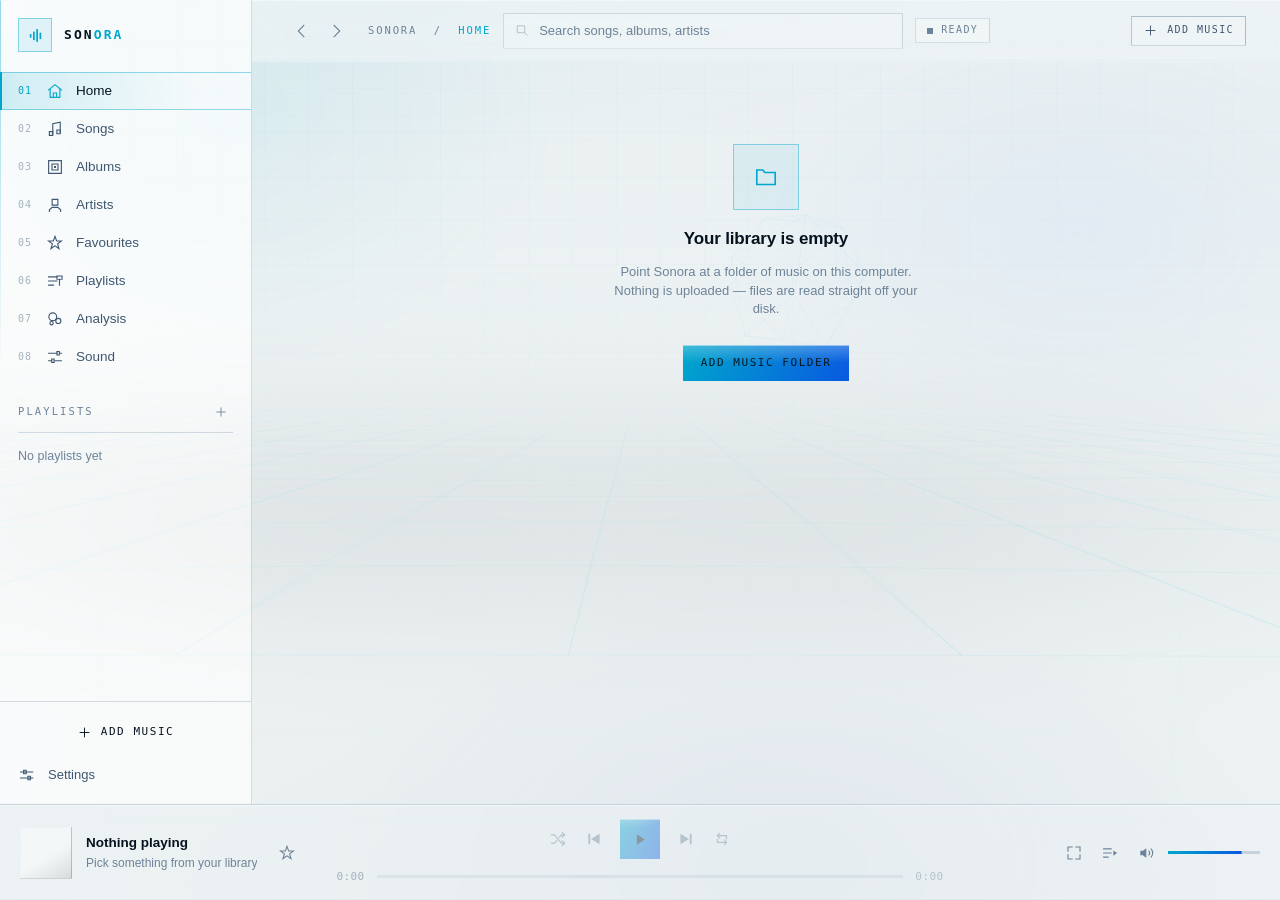
==== commit 8ad6cb97: "Favourites, a keyboard sheet, and artwork drawn as an object Two features, one visual pass, and four" ====
--- a/index.html
+++ b/index.html
@@ -75,10 +75,16 @@
     <symbol id="i-more" viewBox="0 0 24 24"><g fill="currentColor" stroke="none"><rect x="4.6" y="10.6" width="2.8" height="2.8"/><rect x="10.6" y="10.6" width="2.8" height="2.8"/><rect x="16.6" y="10.6" width="2.8" height="2.8"/></g></symbol>
     <symbol id="i-grip" viewBox="0 0 24 24"><g fill="currentColor" stroke="none"><rect x="8.4" y="5.4" width="2.2" height="2.2"/><rect x="13.4" y="5.4" width="2.2" height="2.2"/><rect x="8.4" y="10.9" width="2.2" height="2.2"/><rect x="13.4" y="10.9" width="2.2" height="2.2"/><rect x="8.4" y="16.4" width="2.2" height="2.2"/><rect x="13.4" y="16.4" width="2.2" height="2.2"/></g></symbol>
 
+    <!-- One star, drawn twice: the outline is "not yet", the solid is "kept".
+         Same ten points either way, so the mark does not move when it fills. -->
+    <symbol id="i-star" viewBox="0 0 24 24"><path d="M12 3.2 14.2 9.1 20.6 9.3 15.5 13.2 17.3 19.4 12 15.8 6.7 19.4 8.5 13.2 3.4 9.3 9.8 9.1Z"/></symbol>
+    <symbol id="i-star-fill" viewBox="0 0 24 24"><path fill="currentColor" stroke="none" d="M12 3.2 14.2 9.1 20.6 9.3 15.5 13.2 17.3 19.4 12 15.8 6.7 19.4 8.5 13.2 3.4 9.3 9.8 9.1Z"/></symbol>
+
     <symbol id="i-clock" viewBox="0 0 24 24"><path d="M3.6 3.6h16.8v16.8H3.6z"/><path d="M12 7.4V12l3.4 2"/></symbol>
     <symbol id="i-trash" viewBox="0 0 24 24"><path d="M4.5 6.5h15M9.5 6.5V4h5v2.5"/><path d="M6.5 6.5 7.4 20.5h9.2l.9-14"/></symbol>
     <symbol id="i-edit" viewBox="0 0 24 24"><path d="M4.5 19.5h3.4L19 8.4l-3.4-3.4L4.5 16.1z"/><path d="m14.6 6 3.4 3.4"/></symbol>
     <symbol id="i-info" viewBox="0 0 24 24"><path d="M3.6 3.6h16.8v16.8H3.6z"/><path d="M12 11v6"/><rect x="10.9" y="7" width="2.2" height="2.2" fill="currentColor" stroke="none"/></symbol>
+    <symbol id="i-keys" viewBox="0 0 24 24"><path d="M2.5 6.5h19v11h-19z"/><path d="M5.8 9.8h1.3M9.3 9.8h1.3M12.8 9.8h1.3M16.3 9.8h1.9M5.8 13h1.3M9.3 13h1.3M12.8 13h1.3M16.3 13h1.9M8.4 15.9h7.2"/></symbol>
     <symbol id="i-folder" viewBox="0 0 24 24"><path d="M3.5 5.5h5.6l1.8 2.4h9.6v11H3.5z"/></symbol>
     <symbol id="i-refresh" viewBox="0 0 24 24"><path d="M20 12a8 8 0 1 1-3.2-6.4"/><path d="M20.5 4v4.6h-4.6"/></symbol>
     <symbol id="i-sun" viewBox="0 0 24 24"><path d="M8.4 8.4h7.2v7.2H8.4z"/><path d="M12 2.5v2.4M12 19.1v2.4M4.2 4.2l1.7 1.7M18.1 18.1l1.7 1.7M2.5 12h2.4M19.1 12h2.4M4.2 19.8l1.7-1.7M18.1 5.9l1.7-1.7"/></symbol>
--- a/css/layout.css
+++ b/css/layout.css
@@ -437,6 +437,12 @@
 
 .pb-right { display: flex; align-items: center; justify-content: flex-end; gap: 4px; min-width: 0; }
 .pb-volume { display: flex; align-items: center; gap: 6px; }
+
+/* Same swap as the row star, so the mark reads the same in both places. */
+.pb-fav [href$="star-fill"] { display: none; }
+.playerbar.is-fav .pb-fav { color: var(--accent); }
+.playerbar.is-fav .pb-fav [href$="star"] { display: none; }
+.playerbar.is-fav .pb-fav [href$="star-fill"] { display: block; }
 
 .pb-mute [href$="volume-off"] { display: none; }
 .playerbar.is-muted .pb-mute [href$="-volume"] { display: none; }
--- a/css/components.css
+++ b/css/components.css
@@ -159,9 +159,12 @@
 .art-sm { width: 36px; height: 36px; --cut: 4px; }
 .art-xs { width: 34px; height: 34px; --cut: 4px; }
 .art-pb { width: 52px; height: 52px; --cut: 6px; box-shadow: var(--sh-art); }
-/* Artist artwork keeps the circle: it is a portrait, not a panel. */
-.round, .round .art { clip-path: none; border-radius: 50%; }
-.round .art::after { border-radius: 50%; }
+/* Artist artwork keeps the circle: it is a portrait, not a panel. The edge
+   plane behind it has to take the same shape or the portrait acquires square
+   corners nobody asked for — round, it reads as a pressed disc, which is the
+   right object for an artist. */
+.round, .round .art, .round .art-edge { clip-path: none; border-radius: 50%; }
+.round .art::after, .round .art-3d::before { border-radius: 50%; }
 
 /* ------------------------------------------------------------------ virtual */
 
@@ -249,9 +252,20 @@
   font-variant-numeric: tabular-nums;
   color: var(--text-3);
 }
-.trow-actions { width: 32px; flex: none; display: flex; justify-content: flex-end; }
+.trow-actions { width: 64px; flex: none; display: flex; justify-content: flex-end; }
 .trow-more { opacity: 0; transition: opacity var(--dur-1) linear; }
 .trow:hover .trow-more, .trow-more:focus-visible { opacity: 1; }
+
+/* The star holds both glyphs and hides one, the same swap the transport makes
+   with play/pause — so marking a track cannot move anything on the row. Unset,
+   it only appears under the pointer; set, it stays, because a mark you can
+   only see while hovering is not a mark. */
+.trow-fav { opacity: 0; transition: opacity var(--dur-1) linear, color var(--dur-1) linear; }
+.trow-fav [href$="star-fill"] { display: none; }
+.trow:hover .trow-fav, .trow-fav:focus-visible { opacity: 1; }
+.trow.is-fav .trow-fav { opacity: 1; color: var(--accent); }
+.trow.is-fav .trow-fav [href$="star"] { display: none; }
+.trow.is-fav .trow-fav [href$="star-fill"] { display: block; }
 
 .trow.is-playing { background: linear-gradient(90deg, rgb(var(--accent-rgb) / .1), transparent 70%); }
 .trow.is-playing::before { transform: scaleY(1); box-shadow: 0 0 12px 0 var(--accent-glow); }
@@ -264,6 +278,26 @@
 .trow.is-unsupported { opacity: .55; }
 .trow.is-unsupported .trow-title::after { content: " · NO DECODER"; font-family: var(--mono); font-size: calc(9.5px * var(--scale)); letter-spacing: .12em; color: var(--warn); }
 
+/* A row on a touch screen has no hover to reveal anything with, so the two
+   actions are simply always there — otherwise the star and the menu do not
+   exist at all on a phone. */
+@media (hover: none) {
+  .trow-more, .trow-fav { opacity: 1; }
+}
+
+/* Below these widths the row runs out of room before it runs out of columns,
+   and what it gives up first is what a phone needs least. The album is named
+   twice on most pages already — once by the row you tapped to get here — and
+   a duration is worth less than a title you can read. Dropping them is what
+   keeps the title from collapsing to two characters and an ellipsis. */
+@media (max-width: 600px) {
+  .trow-album { display: none; }
+}
+@media (max-width: 480px) {
+  .trow { gap: 12px; padding: 0 10px; }
+  .trow-time { display: none; }
+}
+
 .thead {
   height: 30px;
   color: var(--text-3);
@@ -336,7 +370,6 @@
   gap: 4px;
   padding: 10px 10px 14px;
   cursor: pointer;
-  perspective: 900px;
   transition: background var(--dur-2) var(--ease);
   will-change: transform;
 }
@@ -354,9 +387,18 @@
 .card:hover { background: rgb(var(--surface-2-rgb) / .34); }
 .card:hover::after { box-shadow: inset 0 0 0 var(--hair) var(--line-2); }
 
-.card-art { position: relative; margin-bottom: 10px; transform-style: preserve-3d; }
-.card-art .art { box-shadow: var(--sh-2); transition: box-shadow var(--dur-3) var(--ease); }
-.card:hover .card-art .art { box-shadow: var(--sh-3), 0 0 30px -14px rgb(var(--art-rgb) / .6); }
+/* The stage, not the sleeve: the perspective belongs to the artwork's own box
+   so the vanishing point is the middle of the cover rather than the middle of
+   the card, which is somewhere down among the title and the artist name. */
+.card-art { margin-bottom: 10px; }
+/* A sleeve brings its own shadow, which follows the pointer (aero.css), so the
+   flat one is only for artwork that is not one. Stated as :not() rather than
+   letting the sleeve override it, because `.card-art .art` outranks `.art-3d`
+   and the loser of that fight would have been the shadow that moves. */
+.card-art > .art:not(.art-3d) { box-shadow: var(--sh-2); transition: box-shadow var(--dur-3) var(--ease); }
+.card:hover .card-art > .art:not(.art-3d) { box-shadow: var(--sh-3), 0 0 30px -14px rgb(var(--art-rgb) / .6); }
+.card:hover .card-art .art-3d,
+.card:focus-visible .card-art .art-3d { --art-bloom: 1; }
 .card:hover .art-img.is-loaded { transform: scale(1.04); }
 
 /* Corner ticks that spring open on hover: the card is being targeted. */
@@ -627,6 +669,57 @@
 .dialog-body { margin-bottom: 22px; color: var(--text-2); font-size: calc(13.5px * var(--scale)); }
 .dialog-actions { display: flex; justify-content: flex-end; gap: 8px; }
 
+/* ------------------------------------------------------------------ keys */
+
+/* The shortcut sheet. Keys are set in the mono stack and drawn as physical
+   caps, and the list is a two-column grid rather than a table so the
+   descriptions all begin on the same rule regardless of how wide a chord is —
+   which is the one thing that makes a list of this shape scannable. */
+.keys {
+  display: grid;
+  grid-template-columns: repeat(auto-fit, minmax(250px, 1fr));
+  align-items: start;
+  gap: 24px 30px;
+  max-height: min(64vh, 620px);
+  overflow-y: auto;
+  padding-right: 4px;
+}
+.keys-group {
+  font-family: var(--mono);
+  font-size: calc(10px * var(--scale));
+  font-weight: 500;
+  letter-spacing: .2em;
+  text-transform: uppercase;
+  color: var(--text-3);
+  margin: 0 0 10px;
+  padding-bottom: 6px;
+  border-bottom: var(--hair) solid var(--line);
+}
+.keys-list {
+  display: grid;
+  grid-template-columns: 92px minmax(0, 1fr);
+  align-items: baseline;
+  gap: 8px 14px;
+  margin: 0;
+}
+.keys-list dt { display: flex; gap: 4px; justify-content: flex-end; }
+.keys-list dd { margin: 0; color: var(--text-2); font-size: calc(13px * var(--scale)); }
+.keys kbd {
+  display: inline-block;
+  min-width: 22px;
+  padding: 2px 6px;
+  font-family: var(--mono);
+  font-size: calc(11px * var(--scale));
+  line-height: 1.5;
+  text-align: center;
+  color: var(--text);
+  background: rgb(var(--accent-rgb) / .08);
+  box-shadow: inset 0 0 0 var(--hair) var(--accent-line), 0 1px 0 0 var(--line-2);
+  --k: 4px;
+  clip-path: var(--nick-nw);
+  border-radius: var(--radius);
+}
+
 .field { display: flex; flex-direction: column; gap: 8px; }
 .field-label {
   font-family: var(--mono);
--- a/css/views.css
+++ b/css/views.css
@@ -227,6 +227,92 @@
 .hero:hover .hero-art { transform: translateY(-3px); }
 .hero-artist .hero-art { width: 172px; height: 172px; }
 
+/* ------------------------------------------------------------------ showcase */
+
+/*
+ * The album page is a page about one object, so it is drawn as one: the record
+ * stands on a floor, at an angle, lit from where the pointer is, with its own
+ * reflection falling away underneath it.
+ *
+ * The perspective lives on the stage rather than on the sleeve, so the floor
+ * and the record share one vanishing point — put it on the sleeve and the
+ * reflection tilts in its own private space and the illusion dies. 900px for a
+ * 232px object is about a metre away from a record held at arm's length, which
+ * is the distance this wants to be looked at from.
+ */
+/* Room. A showcase is mostly the space around the thing being shown, and the
+   default hero padding is sized for a header rather than for an object on a
+   stand. */
+.hero-show { align-items: center; gap: 46px; padding: 52px 40px 48px; }
+
+.hero-show .sleeve-stage {
+  --sleeve-size: 232px;
+  --floor-h: 52px;
+  width: var(--sleeve-size);
+  flex: none;
+  perspective: 900px;
+  /* Room under the record for the reflection, taken as padding cancelled by an
+     equal negative margin: the flex row then centres on the record itself
+     rather than on the record plus its echo, and the echo overflows. */
+  padding-bottom: var(--floor-h);
+  margin-bottom: calc(var(--floor-h) * -1);
+}
+.hero-show .sleeve { width: var(--sleeve-size); height: var(--sleeve-size); }
+.hero-show .hero-art {
+  width: var(--sleeve-size);
+  height: var(--sleeve-size);
+  will-change: transform;
+  /* The record on its own page is always lit by its own colour, rather than
+     only when pointed at — this is the one place the cover is the subject. */
+  --art-bloom: 1;
+}
+/* The sleeve does the moving now, and two lifts on one object read as a wobble. */
+.hero-show:hover .hero-art { transform: none; }
+
+/* The floor. A flipped copy of the same decoded image, dropped away under a
+   mask — no filter, no second decode, and it costs one draw. */
+.art-floor {
+  position: absolute;
+  left: 0; right: 0;
+  top: var(--sleeve-size);
+  height: var(--floor-h);
+  overflow: hidden;
+  pointer-events: none;
+  transform: translateZ(-1px) rotateX(1deg);
+  opacity: calc(.34 * var(--gloss) * var(--parallax));
+  -webkit-mask-image: linear-gradient(to bottom, #000, transparent 86%);
+  mask-image: linear-gradient(to bottom, #000, transparent 86%);
+}
+.art-echo {
+  position: absolute;
+  left: 0; top: calc(var(--sleeve-size) * -1);
+  width: 100%; height: var(--sleeve-size);
+  transform: scaleY(-1);
+  transform-origin: bottom;
+}
+.art-echo-img { width: 100%; height: 100%; object-fit: cover; display: block; }
+
+/* A hairline where the object meets the floor. Without it the record and its
+   reflection read as one tall smear; with it, there is a surface. */
+.hero-show .sleeve-stage::after {
+  content: "";
+  position: absolute;
+  left: 6%; right: 6%;
+  top: var(--sleeve-size);
+  height: var(--hair);
+  background: linear-gradient(90deg, transparent, rgb(var(--hero-rgb, var(--art-rgb)) / .6), transparent);
+  opacity: calc(.9 * var(--parallax));
+  pointer-events: none;
+}
+
+@media (max-width: 760px) {
+  /* Stacked, the reflection is 52px of nothing between the record and its
+     title. The object keeps its edge and its light; it just stops standing up. */
+  .hero-show { gap: 22px; padding-top: 30px; }
+  .hero-show .sleeve-stage { --sleeve-size: 168px; padding-bottom: 0; margin-bottom: 0; }
+  .hero-show .art-floor, .hero-show .sleeve-stage::after { display: none; }
+}
+
 .hero-meta { min-width: 0; display: flex; flex-direction: column; gap: 8px; padding-bottom: 4px; }
 .hero-title {
   font-size: calc(clamp(28px, 3.6vw, 50px) * var(--scale));
@@ -262,6 +348,11 @@
 .shelf { padding-bottom: 24px; }
 
 .rail-wrap { position: relative; margin: 0 calc(var(--gutter) * -1); }
+
+/* The camera the shelf's arrival is seen through. Without it `rotateX` is not
+   a rotation at all — it is a vertical squash, which is what a card tilting
+   "in 3D" looks like when nothing has told the browser where the eye is. */
+.rail, .grid { perspective: 1200px; }
 
 .rail {
   display: grid;
--- a/css/aero.css
+++ b/css/aero.css
@@ -110,6 +110,154 @@
 /* Artwork is the one thing that must never be tinted or blurred: it is the
    only part of the screen that belongs to the listener rather than to us. */
 .art, .art-img { backdrop-filter: none; -webkit-backdrop-filter: none; }
+
+/* ------------------------------------------------------------------ sleeves */
+
+/* A record is an object, so its artwork is drawn as one.
+ *
+ * A sleeve has a face that catches the light, a thickness you can see when it
+ * turns, and a shadow that swings the other way when it does. Three layers do
+ * all of that and not one of them is a filter:
+ *
+ *   .art-edge   a second plane pushed back in Z, so a tilt reveals the side
+ *   ::before    the specular sweep, aimed by --tx/--ty from tilt3d
+ *   ::after     the hairline it already had, plus a rim that brightens
+ *               toward wherever the light currently is
+ *
+ * The split between the two sliders is deliberate. The *light* is `--gloss`,
+ * because it is the same wet highlight the panels wear. The *depth* is
+ * `--parallax`, because it is the same question as how far a panel lifts off
+ * the world. Turn both down and a sleeve is a flat picture again, which is
+ * what Plain is for.
+ *
+ * `--tx`, `--ty` and `--lit` are written by tilt3d and default to zero, so an
+ * `.art-3d` nobody is pointing at — or one on a machine that asked for reduced
+ * motion — is lit from straight ahead and costs nothing.
+ */
+/* How solid the object is, declared on the wrapper because the face and the
+   edge are siblings: put it on the face and the edge inherits nothing, falls
+   back to zero, and the slab silently loses its thickness. */
+.sleeve { --sleeve: calc(var(--parallax) * (0.35 + 0.65 * var(--gloss))); }
+
+/* The face.
+ *
+ * Two different things, and the distinction is the whole reason this looks
+ * like an object rather than a picture with a gloss filter on it:
+ *
+ *   form shading — always there. A wash of light down the upper left and a
+ *     fall into shade at the lower right, in the same direction as the light
+ *     every other raised surface in the app is lit from. This is what makes a
+ *     flat square read as a lit surface while nobody is touching it, and it is
+ *     the half that most "3D card" effects leave out — which is why they look
+ *     dead until you hover them.
+ *
+ *   specular — the moving one. A pool of light where the pointer is, scaled by
+ *     `--lit` so it grows in as the surface engages and is worth nothing at
+ *     rest.
+ *
+ * One pseudo-element, three gradients, no filter. Both halves are multiplied
+ * by `--gloss`, so Plain gets a flat picture back. */
+.art-3d::before {
+  content: "";
+  position: absolute;
+  inset: 0;
+  z-index: 1;
+  pointer-events: none;
+  opacity: var(--gloss);
+  background:
+    radial-gradient(56% 56% at calc(50% + var(--tx, 0) * 40%) calc(50% + var(--ty, 0) * 40%),
+      rgb(255 255 255 / calc(.42 * var(--lit, 0))),
+      rgb(255 255 255 / calc(.10 * var(--lit, 0))) 44%, transparent 70%),
+    linear-gradient(calc(148deg + var(--tx, 0) * 20deg),
+      rgb(255 255 255 / .19), rgb(255 255 255 / .05) 26%, transparent 46%),
+    linear-gradient(calc(148deg + var(--tx, 0) * 20deg),
+      transparent 54%, rgb(0 0 0 / .10) 78%, rgb(0 0 0 / .22));
+}
+
+/* The side of the slab. Invisible face-on, which is correct — you do not see
+   the edge of a sleeve you are looking straight at — and it slides out from
+   behind the face as the card turns.
+
+   Ordered by depth rather than by `z-index`: inside a preserve-3d parent the
+   browser paints by transformed position, so a negative Z is behind the face
+   without a stacking index that would also put it behind the card's own
+   background. */
+.art-edge {
+  position: absolute;
+  inset: 0;
+  pointer-events: none;
+  transform: translateZ(calc(-24px * var(--sleeve, 0)));
+  background:
+    linear-gradient(150deg, rgb(var(--art-rgb) / .34), rgb(0 0 0 / .68) 62%);
+  box-shadow: 0 0 0 var(--hair) rgb(0 0 0 / .55);
+  --k: var(--cut);
+  clip-path: var(--nick-ne);
+  border-radius: var(--radius);
+}
+
+/* The rim.
+ *
+ * A lit top-left arris and a dark bottom-right one — the two hairlines that
+ * separate a slab from a hole — plus, on top of those, a soft glow along
+ * whichever edge is currently facing the pointer. The first pair is what makes
+ * the sleeve look raised; the second is the cue that tells you it has turned
+ * rather than merely grown. */
+.art-3d::after {
+  box-shadow:
+    inset 1px 1px 0 0 rgb(255 255 255 / calc(.24 * var(--gloss))),
+    inset -1px -1px 0 0 rgb(0 0 0 / calc(.34 * var(--gloss))),
+    inset 0 0 0 var(--hair) rgb(160 220 255 / .16),
+    inset calc(var(--tx, 0) * -4px) calc(var(--ty, 0) * -4px) 18px -8px
+      rgb(255 255 255 / calc(.40 * var(--gloss) * var(--lit, 0)));
+}
+
+/* And the shadow it throws, which swings opposite the light. Offsets scale
+   with the tilt, so a sleeve at rest sits flat on its own shadow.
+ *
+ * One declaration, not three: hover moves `--art-bloom` from 0 to 1 and the
+ * cover's own colour comes up underneath it. Overriding the whole `box-shadow`
+ * on hover instead would mean re-stating the drop shadow in every state, and
+ * the first thing to fall out of sync would be the one that follows the
+ * pointer. */
+.art-3d {
+  --art-bloom: 0;
+  box-shadow:
+    calc(var(--tx, 0) * -10px * var(--sleeve, 0))
+    calc(14px + var(--ty, 0) * -10px * var(--sleeve, 0))
+    calc(30px + 20px * var(--lit, 0)) -18px var(--sleeve-shadow),
+    0 0 36px -12px rgb(var(--art-rgb) / calc(.62 * var(--art-bloom)));
+  transition: box-shadow var(--dur-3) var(--ease);
+}
+
+/* A sleeve needs two elements, and which is which matters.
+ *
+ * `.sleeve-stage` owns the vanishing point; `.sleeve` is the thing that turns.
+ * They cannot be the same element — nothing supplies the perspective for its
+ * own rotation — and the stage has to be the artwork's own box rather than the
+ * card around it. Put the perspective on the card and its centre sits below
+ * the artwork, among the title and the artist; the edge plane then projects
+ * *downward* out of the bottom of the sleeve and reads as a black bar under
+ * every album. That is exactly what a misplaced vanishing point looks like,
+ * and it is worth naming because it is invisible until there is something at a
+ * negative Z to reveal it.
+ *
+ * `sleeve-stage`, not `stage`: the immersive visualiser already owns `.stage`,
+ * this file loads last, and a bare `.stage { position: relative }` here would
+ * quietly beat the `position: fixed` that makes the full-screen view
+ * full-screen. Same trap as the note about the queue panel above.
+ *
+ * 640px against a ~150px sleeve is a wide-normal lens: enough depth to see the
+ * edge, not so much that a 10° turn shears the cover. */
+.sleeve-stage { position: relative; perspective: 640px; }
+.sleeve { position: relative; transform-style: preserve-3d; }
+
+:root { --sleeve-shadow: rgb(0 0 0 / .82); }
+/* Ink, not soot: a black drop shadow on an ice-white ground reads as dirt,
+   and the drafting table wants the same blue its hairlines are drawn in. */
+:root[data-theme="light"] { --sleeve-shadow: rgb(12 40 70 / .34); }
+@media (prefers-color-scheme: light) {
+  :root:not([data-theme="dark"]) { --sleeve-shadow: rgb(12 40 70 / .34); }
+}
 
 /* ------------------------------------------------------------------ sheen */
 
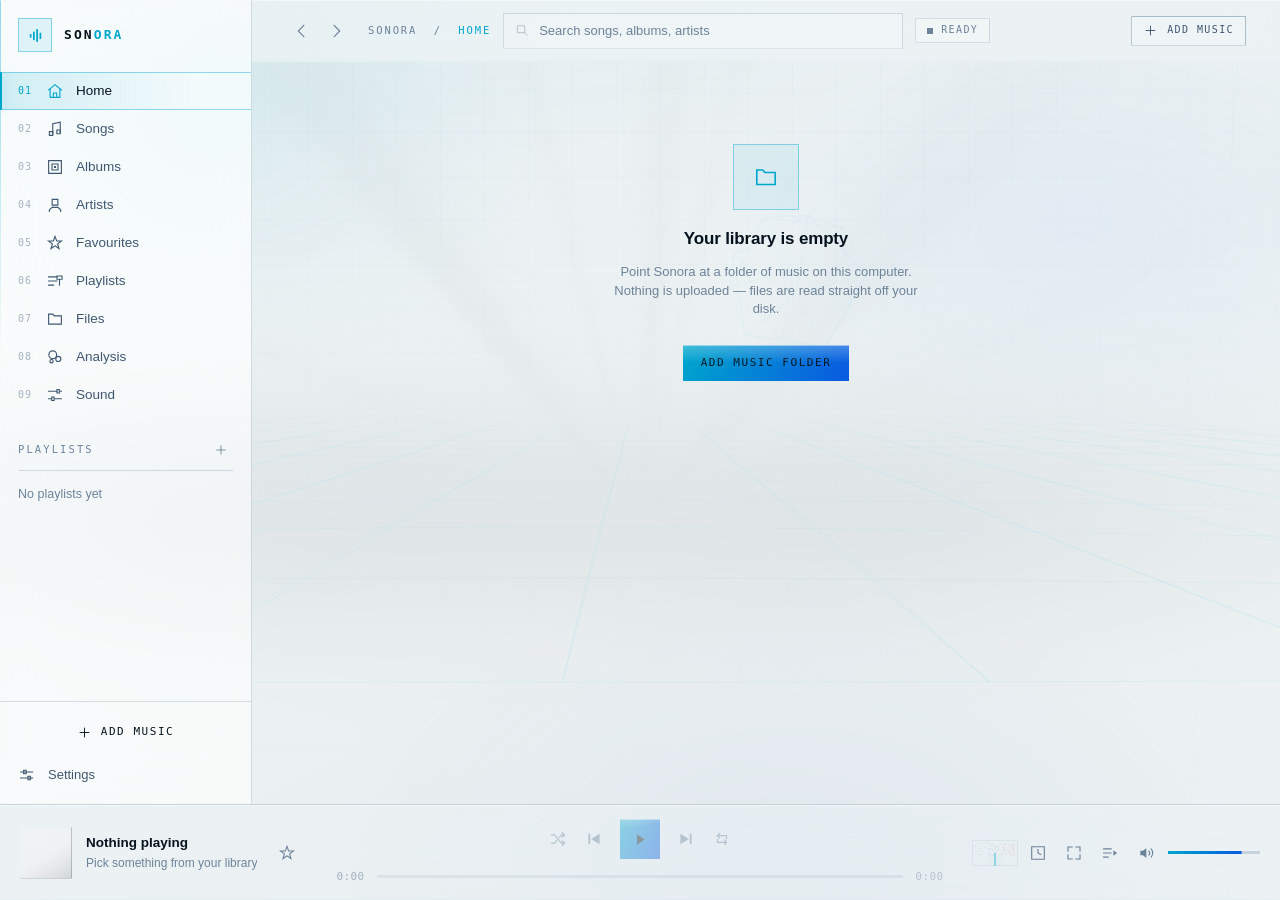
==== commit 58730ecc: "Plate 9: the application opens offline too, not just the library The specification opens by saying S" ====
--- a/index.html
+++ b/index.html
@@ -9,6 +9,9 @@
 <title>Sonora</title>
 
 <link rel="icon" href="data:image/svg+xml,<svg xmlns='http://www.w3.org/2000/svg' viewBox='0 0 32 32'><rect width='32' height='32' fill='%2304080e'/><g fill='%2300d1ff'><rect x='7' y='14' width='3' height='6'/><rect x='12' y='9' width='3' height='16'/><rect x='17' y='6' width='3' height='22'/><rect x='22' y='12' width='3' height='10'/></g></svg>">
+
+<link rel="manifest" href="manifest.webmanifest">
+<link rel="apple-touch-icon" href="icon.svg">
 
 <link rel="preload" href="css/base.css" as="style">
 <link rel="stylesheet" href="css/base.css">
--- a/css/intro.css
+++ b/css/intro.css
@@ -217,3 +217,12 @@
   .intro-tag { font-size: calc(12.5px * var(--scale)); }
   .intro-frame { inset: 14px; width: calc(100% - 28px); height: calc(100% - 28px); }
 }
+
+/* The boot readout: what the machine is doing, in the machine's own hand.
+   It borrows the hint line, which is idle until the skip prompt appears. */
+.intro-hint.is-readout {
+  color: rgb(var(--accent-rgb) / .78);
+  letter-spacing: .26em;
+  opacity: 1 !important;
+  transition: opacity var(--dur-2) linear;
+}
--- a/css/layout.css
+++ b/css/layout.css
@@ -22,6 +22,42 @@
 
 body.is-ready .app { opacity: 1; }
 .app.pane-open { grid-template-columns: var(--sidebar-w) minmax(0, 1fr) var(--pane-w); }
+
+/* ------------------------------------------------------------------ routes */
+
+/*
+ * Navigation as a move through one space rather than a page being replaced.
+ *
+ * The default cross-fade is kept short — a route change should feel immediate,
+ * and anything longer than a fifth of a second on a click reads as lag rather
+ * than as polish. The paired record gets nearly twice that, because it is
+ * travelling a real distance across the screen and the eye is following it.
+ */
+::view-transition-old(root),
+::view-transition-new(root) {
+  animation-duration: 220ms;
+  animation-timing-function: var(--ease);
+}
+
+/* While a record is flying, the page under it moves faster and gets out of the
+   way: two things dissolving at the same speed is a muddle, not a transition. */
+:root.vt-paired::view-transition-old(root),
+:root.vt-paired::view-transition-new(root) { animation-duration: 170ms; }
+
+::view-transition-group(vt-sleeve) {
+  animation-duration: 460ms;
+  animation-timing-function: var(--ease);
+}
+/* The cover on the grid and the record on the album page are the same object,
+   so it is moved and resized, never dissolved into itself. */
+::view-transition-old(vt-sleeve),
+::view-transition-new(vt-sleeve) { animation: none; mix-blend-mode: normal; height: 100%; }
+
+@media (prefers-reduced-motion: reduce) {
+  ::view-transition-group(*),
+  ::view-transition-old(*),
+  ::view-transition-new(*) { animation: none !important; }
+}
 
 /* ------------------------------------------------------------------ sidebar */
 
@@ -574,3 +610,64 @@
   .pb-now .art { display: none; }
   .topbar .route-tag { display: none; }
 }
+
+/* ------------------------------------------------------------------ vu */
+
+/*
+ * A needle, drawn rather than photographed: an arc of hairline scale with a
+ * pivot at the bottom and two hands on it — the needle and the peak that falls
+ * behind it. Both are rotated by the transport's ticker, so the whole meter is
+ * two transforms a frame and no layout.
+ */
+.vu {
+  position: relative;
+  width: 46px;
+  height: 26px;
+  flex: none;
+  overflow: hidden;
+  --k: 4px;
+  clip-path: var(--nick-nw);
+  background: rgb(var(--surface-3-rgb) / .5);
+  box-shadow: inset 0 0 0 var(--hair) var(--line);
+}
+/* The scale: ticks struck through the arc, dimmer past the top of the range. */
+.vu::before {
+  content: "";
+  position: absolute;
+  inset: 3px 3px auto;
+  height: 13px;
+  background:
+    repeating-conic-gradient(from -46deg at 50% 130%,
+      var(--line-2) 0 .6deg, transparent .6deg 8deg);
+  opacity: .9;
+}
+.vu::after {
+  content: "";
+  position: absolute;
+  right: 3px; top: 3px;
+  width: 34%; height: 13px;
+  background: linear-gradient(90deg, transparent, rgb(255 120 120 / .16));
+  pointer-events: none;
+}
+.vu-needle, .vu-peak {
+  position: absolute;
+  left: 50%;
+  bottom: -30%;
+  width: 1.5px;
+  height: 78%;
+  margin-left: -.75px;
+  transform-origin: 50% 100%;
+  background: var(--accent);
+  box-shadow: 0 0 8px 0 var(--accent-glow);
+  will-change: transform;
+}
+.vu-peak { background: rgb(var(--text-3)); box-shadow: none; opacity: .55; width: 1px; }
+.playerbar.vu-hot .vu-needle { background: var(--warn); box-shadow: 0 0 10px 0 rgb(255 200 87 / .5); }
+
+/* Nothing playing, no reading: a meter parked at rest rather than at zero
+   pretending to measure silence. */
+.playerbar:not(.is-playing) .vu { opacity: .38; }
+.vu { transition: opacity var(--dur-2) var(--ease); }
+
+@media (max-width: 1080px) { .vu { display: none; } }
+@media (prefers-reduced-motion: reduce) { .vu { display: none; } }
--- a/css/components.css
+++ b/css/components.css
@@ -467,6 +467,39 @@
 .seek:hover .seek-track, .seek.is-active .seek-track { height: 7px; }
 .vol:hover .vol-track { height: 5px; }
 
+/* ---------------------------------------------------------------- waveform
+
+   The scrubber knows the shape of the song, and shows it when you reach for
+   it. At rest the track is the same hairline it has always been and the
+   waveform is a texture inside it; on hover it opens to something you can
+   actually read and aim at.
+
+   Both canvases are drawn once per track at a fixed size and stretched to
+   whichever height the track currently has, so opening it costs no redraw —
+   only the height transition, which is on a 28-pixel element and cannot
+   reflow anything around it because the bar's row height does not change. */
+.seek.has-wave:hover .seek-track,
+.seek.has-wave.is-active .seek-track { height: 28px; }
+
+.seek-wave {
+  position: absolute;
+  inset: 0;
+  width: 100%; height: 100%;
+  display: none;
+  pointer-events: none;
+}
+.seek.has-wave .seek-wave { display: block; }
+.seek-wave-lit { clip-path: inset(0 100% 0 0); }
+
+/* Open, the lit waveform *is* the progress fill, so the plain gradient would
+   only sit on top of it. The buffer bar goes too — a local file has nothing
+   worth reporting about how much of it has arrived. */
+.seek.has-wave:hover .seek-fill,
+.seek.has-wave.is-active .seek-fill,
+.seek.has-wave:hover .seek-buffer,
+.seek.has-wave.is-active .seek-buffer { opacity: 0; }
+.seek-fill, .seek-buffer { transition: opacity var(--dur-1) linear; }
+
 .seek-fill, .vol-fill, .seek-buffer {
   position: absolute;
   inset: 0;
@@ -1023,3 +1056,139 @@
 .link-state[data-phase="failed"] .link-dot { background: var(--warn); }
 
 @keyframes link-blink { 50% { opacity: .2; } }
+
+/* ---------------------------------------------------------------- sleep timer
+
+   The button says nothing until a timer is running, and then it says how long.
+   An idle sleep timer is one of the least interesting things a transport bar
+   can show; a running one is one of the most. */
+.pb-sleep { position: relative; }
+.pb-sleep-left {
+  position: absolute;
+  inset: 0;
+  display: none;
+  place-items: center;
+  font-family: var(--mono);
+  font-size: calc(9px * var(--scale));
+  font-weight: 600;
+  letter-spacing: .04em;
+  color: var(--accent);
+  font-variant-numeric: tabular-nums;
+}
+.playerbar.sleep-on .pb-sleep { color: var(--accent); }
+.playerbar.sleep-on .pb-sleep .ico { opacity: .28; }
+.playerbar.sleep-on .pb-sleep-left { display: grid; }
+
+/* ---------------------------------------------------------------- selection
+
+   A row picked, and the bar that appears when one is. It sits above the
+   transport rather than in the list, because a list that scrolls must not
+   scroll its own toolbar out of reach. */
+.trow.is-selected {
+  background: linear-gradient(90deg, rgb(var(--accent-rgb) / .16), rgb(var(--accent-rgb) / .05) 70%);
+  color: var(--text);
+}
+.trow.is-selected::before { transform: scaleY(1); }
+.trow.is-selected:hover {
+  background: linear-gradient(90deg, rgb(var(--accent-rgb) / .22), rgb(var(--accent-rgb) / .08) 70%);
+}
+
+.selbar {
+  position: fixed;
+  left: 50%;
+  bottom: calc(var(--player-h) + 20px);
+  transform: translateX(-50%);
+  z-index: 700;
+  display: flex;
+  align-items: center;
+  gap: 10px;
+  padding: 10px 12px;
+  max-width: min(760px, calc(100vw - 32px));
+  background: rgb(var(--surface-2-rgb) / .92);
+  box-shadow: inset 0 0 0 var(--hair) var(--accent-line), 0 18px 44px -18px rgb(0 0 0 / .7);
+  backdrop-filter: var(--blur);
+  -webkit-backdrop-filter: var(--blur);
+  --k: var(--cut-sm);
+  clip-path: var(--nick-ne);
+  border-radius: var(--radius);
+  overflow-x: auto;
+}
+.selbar[hidden] { display: none; }
+
+.selbar-count {
+  font-family: var(--mono);
+  font-size: calc(10.5px * var(--scale));
+  font-weight: 500;
+  letter-spacing: .14em;
+  text-transform: uppercase;
+  color: var(--accent);
+  white-space: nowrap;
+  padding-right: 4px;
+  font-variant-numeric: tabular-nums;
+}
+.selbar .btn { flex: none; }
+.selbar-close { margin-left: 2px; flex: none; }
+
+@media (max-width: 620px) {
+  .selbar { gap: 6px; padding: 8px; }
+  .selbar-count { font-size: calc(9.5px * var(--scale)); letter-spacing: .08em; }
+}
+
+/* On a phone the tab bar sits below the transport, so the toolbar has to
+   clear both of them. Same offset the queue pane already uses. */
+@media (max-width: 560px) {
+  .selbar { bottom: calc(var(--player-h) + 58px + 14px); }
+}
+
+/* ---------------------------------------------------------------- edit form
+
+   Correcting what a track says about itself. The note at the bottom is not
+   decoration: a listener is entitled to know whether what they just typed has
+   been written to their disk. */
+.edit-form { display: grid; gap: 12px; }
+
+.edit-field { display: grid; gap: 5px; }
+.edit-label {
+  display: flex;
+  align-items: baseline;
+  justify-content: space-between;
+  gap: 8px;
+  font-family: var(--mono);
+  font-size: calc(10px * var(--scale));
+  font-weight: 500;
+  letter-spacing: .16em;
+  text-transform: uppercase;
+  color: var(--text-3);
+}
+/* A field carrying an override is marked, so it is obvious which values came
+   from the file and which came from you. */
+.edit-field.is-edited .edit-label { color: var(--accent); }
+.edit-field.is-edited .input { box-shadow: inset 0 0 0 var(--hair) var(--accent-line); }
+
+.edit-revert {
+  font-family: var(--mono);
+  font-size: calc(9.5px * var(--scale));
+  letter-spacing: .12em;
+  text-transform: uppercase;
+  color: var(--text-3);
+  border-bottom: var(--hair) solid transparent;
+  transition: color var(--dur-1) linear, border-color var(--dur-1) linear;
+}
+.edit-revert:hover { color: var(--accent); border-bottom-color: var(--accent-line); }
+
+.edit-note {
+  margin-top: 2px;
+  color: var(--text-3);
+  font-size: calc(12px * var(--scale));
+  line-height: 1.5;
+}
+
+@media (min-width: 520px) {
+  /* The short numeric fields sit three to a row rather than each taking a
+     line of their own. */
+  .edit-form {
+    grid-template-columns: repeat(3, minmax(0, 1fr));
+  }
+  .edit-field:nth-child(-n+5) { grid-column: 1 / -1; }
+  .edit-note { grid-column: 1 / -1; }
+}
--- a/css/views.css
+++ b/css/views.css
@@ -292,6 +292,165 @@
 }
 .art-echo-img { width: 100%; height: 100%; object-fit: cover; display: block; }
 
+/* ------------------------------------------------------------------ back */
+
+/*
+ * The record turns over.
+ *
+ * `.sleeve-flip` is a second turning element inside the sleeve, and it has to
+ * be: the pointer tilt is written inline on `.sleeve` itself, so a flip on the
+ * same element would be overwritten by the next mouse move. Nested, the two
+ * compose — the record leans toward you *and* turns over.
+ */
+.sleeve-flip {
+  position: absolute;
+  inset: 0;
+  transform-style: preserve-3d;
+  transition: transform 720ms cubic-bezier(.55, 0, .2, 1);
+}
+.sleeve.is-flipped .sleeve-flip { transform: rotateY(180deg); }
+
+/* Both faces are opaque and back-to-back, so each hides the other's mirror
+   image. Without this the tracklist reads through the cover, reversed. */
+.sleeve.has-back .art-3d,
+.sleeve-back { backface-visibility: hidden; -webkit-backface-visibility: hidden; }
+
+.sleeve-back {
+  position: absolute;
+  inset: 0;
+  transform: rotateY(180deg);
+  display: flex;
+  flex-direction: column;
+  gap: 10px;
+  padding: 18px 18px 14px;
+  overflow: hidden;
+  /* Printed card, not glass: the back of a sleeve is the one surface in the
+     app that should look like ink on board rather than light behind glass. */
+  background:
+    linear-gradient(160deg, rgb(var(--surface-3-rgb) / .96), rgb(var(--surface-rgb) / .99));
+  box-shadow: inset 0 0 0 var(--hair) var(--line-2);
+  --k: var(--cut);
+  clip-path: var(--nick-ne);
+  border-radius: var(--radius);
+}
+
+.back-head { display: flex; flex-direction: column; gap: 2px; padding-bottom: 8px; border-bottom: var(--hair) solid var(--line); }
+.back-artist {
+  font-family: var(--mono);
+  font-size: calc(9.5px * var(--scale));
+  letter-spacing: .2em;
+  text-transform: uppercase;
+  color: var(--accent);
+  overflow: hidden; text-overflow: ellipsis; white-space: nowrap;
+}
+.back-title {
+  font-size: calc(14px * var(--scale));
+  font-weight: 600;
+  letter-spacing: -.015em;
+  color: var(--text);
+  overflow: hidden; text-overflow: ellipsis; white-space: nowrap;
+}
+
+.back-list {
+  flex: 1;
+  min-height: 0;
+  overflow-y: auto;
+  margin: 0;
+  padding: 0;
+  list-style: none;
+  display: flex;
+  flex-direction: column;
+  gap: 1px;
+  /* A long tracklist runs out under the spec block rather than being cut off
+     mid-letter. */
+  -webkit-mask-image: linear-gradient(to bottom, #000 88%, transparent);
+  mask-image: linear-gradient(to bottom, #000 88%, transparent);
+}
+.back-list li {
+  display: grid;
+  grid-template-columns: 15px minmax(0, 1fr) auto;
+  gap: 7px;
+  align-items: baseline;
+  font-size: calc(10.5px * var(--scale));
+  color: var(--text-2);
+  line-height: 1.5;
+}
+.back-n, .back-d {
+  font-family: var(--mono);
+  font-size: calc(9px * var(--scale));
+  color: var(--text-3);
+  font-variant-numeric: tabular-nums;
+}
+.back-d { text-align: right; }
+.back-t { overflow: hidden; text-overflow: ellipsis; white-space: nowrap; }
+
+/* The spec block: what the files are, as opposed to what they claim. */
+.back-spec {
+  display: grid;
+  grid-template-columns: auto minmax(0, 1fr);
+  gap: 1px 10px;
+  margin: 0;
+  padding-top: 8px;
+  border-top: var(--hair) solid var(--line);
+  font-family: var(--mono);
+  font-size: calc(8.5px * var(--scale));
+  letter-spacing: .06em;
+}
+.back-spec dt { color: var(--text-3); text-transform: uppercase; letter-spacing: .16em; }
+.back-spec dd { margin: 0; color: var(--text-2); font-variant-numeric: tabular-nums; overflow: hidden; text-overflow: ellipsis; white-space: nowrap; }
+
+.back-cat {
+  display: flex;
+  justify-content: space-between;
+  gap: 10px;
+  font-family: var(--mono);
+  font-size: calc(8.5px * var(--scale));
+  letter-spacing: .18em;
+  color: var(--text-3);
+  padding-top: 6px;
+  border-top: var(--hair) solid var(--line);
+}
+
+/* The control that turns it. Sits under the record, on the floor. */
+.flip-btn {
+  position: absolute;
+  left: 50%;
+  bottom: calc(var(--floor-h) * -0.1);
+  transform: translateX(-50%);
+  z-index: 4;
+  display: inline-flex;
+  align-items: center;
+  gap: 7px;
+  height: 28px;
+  padding: 0 12px;
+  font-family: var(--mono);
+  font-size: calc(9.5px * var(--scale));
+  font-weight: 500;
+  letter-spacing: .16em;
+  text-transform: uppercase;
+  color: var(--text-2);
+  background: rgb(var(--surface-2-rgb) / .72);
+  box-shadow: inset 0 0 0 var(--hair) var(--line-2);
+  --k: 6px;
+  clip-path: var(--nick-nw);
+  border-radius: var(--radius);
+  border: 0;
+  cursor: pointer;
+  opacity: 0;
+  transition: opacity var(--dur-2) var(--ease), color var(--dur-1) linear, background var(--dur-1) linear;
+}
+.flip-btn .ico { width: 13px; height: 13px; }
+.hero-show:hover .flip-btn, .flip-btn:focus-visible, .flip-btn[aria-pressed="true"] { opacity: 1; }
+.flip-btn:hover { color: var(--accent); background: rgb(var(--accent-rgb) / .12); }
+/* No pointer means no hover to reveal it with. */
+@media (hover: none) { .flip-btn { opacity: 1; } }
+
+/* Turned over, the reflection is of the back — but the floor plate is a copy
+   of the *front*, so it stops being true the moment the record turns. Hide it
+   rather than show a lie. */
+.sleeve.is-flipped ~ .art-floor,
+.sleeve-stage:has(.sleeve.is-flipped) .art-floor { opacity: 0; }
+
 /* A hairline where the object meets the floor. Without it the record and its
    reflection read as one tall smear; with it, there is a surface. */
 .hero-show .sleeve-stage::after {
@@ -345,14 +504,59 @@
   gap: 12px;
 }
 
-.shelf { padding-bottom: 24px; }
+/* A shelf below the fold is not laid out at all until it is approached, which
+   is the one part of the library that is not virtualised and therefore the one
+   place this is worth asking for. The intrinsic size keeps the scrollbar
+   honest while the content is skipped. */
+.shelf {
+  padding-bottom: 24px;
+  content-visibility: auto;
+  contain-intrinsic-size: auto 340px;
+}
 
 .rail-wrap { position: relative; margin: 0 calc(var(--gutter) * -1); }
 
-/* The camera the shelf's arrival is seen through. Without it `rotateX` is not
-   a rotation at all — it is a vertical squash, which is what a card tilting
-   "in 3D" looks like when nothing has told the browser where the eye is. */
+/* The camera the shelf is seen through. Without it `rotateY` is not a rotation
+   at all — it is a horizontal squash, which is what a card turning "in 3D"
+   looks like when nothing has told the browser where the eye is. */
 .rail, .grid { perspective: 1200px; }
+
+/* ------------------------------------------------------------------ rack */
+
+/*
+ * A shelf is a rack of records you flip through, so the record in the middle
+ * faces you and the ones to either side turn away from it.
+ *
+ * This is a scroll-driven animation, which means the browser runs it on the
+ * compositor from the rail's own scroll position — no listener, no per-frame
+ * JavaScript, and none of the main-thread cost that ruled this effect out
+ * before. `view(inline)` gives each card its progress across the rail.
+ *
+ * Two guards, both load-bearing:
+ *
+ *   `.is-flippable` is added by shelf() only when the rail actually overflows.
+ *   A view timeline on a scroller that cannot scroll never advances, and the
+ *   animation would sit frozen on its first keyframe — leaving every card in a
+ *   short shelf permanently turned fourteen degrees.
+ *
+ *   The whole block is inside @supports, so an engine without scroll-driven
+ *   animations gets flat cards rather than a broken rack. Nothing else changes.
+ */
+@supports (animation-timeline: view()) {
+  @media (prefers-reduced-motion: no-preference) {
+    .rail.is-flippable > * {
+      animation: shelf-turn linear both;
+      animation-timeline: view(inline);
+      animation-range: cover 0% cover 100%;
+    }
+  }
+}
+
+@keyframes shelf-turn {
+  from { transform: rotateY(calc(14deg * var(--parallax))) translateZ(calc(-44px * var(--parallax))); }
+  50%  { transform: rotateY(0deg) translateZ(0); }
+  to   { transform: rotateY(calc(-14deg * var(--parallax))) translateZ(calc(-44px * var(--parallax))); }
+}
 
 .rail {
   display: grid;
@@ -812,3 +1016,532 @@
 @media (max-width: 760px) {
   .circle-bar .circle-hint { display: none; }
 }
+
+/* ------------------------------------------------------------------ census */
+
+/* What the library is made of, as bars rather than as a pie: these are counts
+   to read off a machine, not proportions to admire. */
+.census { display: grid; gap: 5px; padding-bottom: 4px; }
+.census-head { margin-top: 16px; padding-bottom: 7px; }
+.census-row {
+  display: grid;
+  grid-template-columns: 74px minmax(0, 1fr) 62px;
+  align-items: center;
+  gap: 12px;
+}
+.census-key {
+  font-family: var(--mono);
+  font-size: calc(10.5px * var(--scale));
+  letter-spacing: .1em;
+  color: var(--text-2);
+  text-transform: uppercase;
+}
+.census-bar {
+  position: relative;
+  height: 8px;
+  background: rgb(var(--surface-3-rgb) / .7);
+  box-shadow: inset 0 0 0 var(--hair) var(--line);
+  --k: 3px;
+  clip-path: var(--nick-nw);
+}
+.census-bar i {
+  position: absolute;
+  inset: 0 auto 0 0;
+  background: var(--accent-grad);
+  box-shadow: 0 0 12px -4px var(--accent-glow);
+}
+.census-n {
+  font-family: var(--mono);
+  font-size: calc(10.5px * var(--scale));
+  font-variant-numeric: tabular-nums;
+  text-align: right;
+  color: var(--text-3);
+}
+
+.about .mono { font-family: var(--mono); letter-spacing: .16em; color: var(--text-3); }
+
+/* ------------------------------------------------------------------ crate */
+
+/*
+ * Records in a crate, seen from the front.
+ *
+ * The stage owns the perspective and the records are laid out by their
+ * distance from the middle, not by their index — which is why this cannot be
+ * a grid and why the positions are written rather than flowed. Each record
+ * eases to where it was put, so the whole rack swings rather than jumps.
+ */
+.crate {
+  position: relative;
+  height: min(58vh, 460px);
+  min-height: 300px;
+  perspective: 1500px;
+  perspective-origin: 50% 42%;
+  outline: none;
+  /* A stage has edges. The fan is laid out from the middle outward and takes
+     as much width as it needs, which on a phone is more than there is — and an
+     interface that scrolls sideways because of a decoration is a broken one.
+     Records receding past the edge is also just what a crate looks like: you
+     never see the whole rack at once. */
+  overflow: hidden;
+}
+.crate:focus-visible { box-shadow: inset 0 0 0 var(--hair) var(--accent-line); }
+
+.crate-rail {
+  position: absolute;
+  inset: 0 0 88px;
+  transform-style: preserve-3d;
+}
+
+/*
+ * Two-class selector on purpose. A crate item is also a `.card`, and aero.css
+ * — which loads last — declares `.card { position: relative }` for the
+ * specular edge. A single-class rule here loses that fight silently, every
+ * record takes its static position instead of the centre, and the crate stacks
+ * into a column. Same trap that file warns about for the queue panel.
+ */
+.crate-rail > .crate-item {
+  /* Centred by left/top plus a translate that every JS transform re-states as
+     its first term, because that line replaces the transform wholesale. */
+  position: absolute;
+  left: 50%;
+  top: 50%;
+  width: min(46%, 258px);
+  padding: 0;
+  cursor: pointer;
+  transform-style: preserve-3d;
+  transition: transform 520ms var(--ease), opacity 380ms linear;
+  will-change: transform, opacity;
+}
+/* Only the record at the front carries its own name; the rest are backdrop,
+   and eleven stacked titles is noise rather than information. */
+.crate-item .card-title,
+.crate-item .card-sub { display: none; }
+.crate-item .card-art { margin-bottom: 0; }
+/* The pointer tilt belongs to the record you are looking at. On the ones
+   behind it, two rotations fight and the rack shears. */
+.crate-item:not(.is-front) .sleeve { transform: none !important; }
+.crate-item:not(.is-front) .card-fab,
+.crate-item:not(.is-front) .card-tick { display: none; }
+.crate-item.is-front { filter: drop-shadow(0 26px 40px rgb(0 0 0 / .55)); }
+
+.crate-meta {
+  position: absolute;
+  left: 0; right: 0; bottom: 34px;
+  text-align: center;
+  display: flex;
+  flex-direction: column;
+  gap: 5px;
+  pointer-events: none;
+}
+.crate-title {
+  font-size: calc(21px * var(--scale));
+  font-weight: 600;
+  letter-spacing: -.02em;
+  overflow: hidden; text-overflow: ellipsis; white-space: nowrap;
+  padding: 0 20px;
+}
+.crate-sub {
+  margin: 0;
+  font-family: var(--mono);
+  font-size: calc(11px * var(--scale));
+  letter-spacing: .12em;
+  text-transform: uppercase;
+  color: var(--text-3);
+}
+.crate-hint {
+  position: absolute;
+  left: 0; right: 0; bottom: 8px;
+  text-align: center;
+  opacity: .5;
+  pointer-events: none;
+}
+
+.album-slot { position: relative; }
+
+@media (prefers-reduced-motion: reduce) {
+  .crate-item { transition: none; }
+}
+
+/* ------------------------------------------------------------------ playback
+
+   The crossfade slider. Wide enough to aim with, and the readout beside it is
+   tabular so the number does not shuffle sideways as it changes. */
+.settings-slider { gap: 12px; }
+
+.settings-range {
+  width: clamp(120px, 22vw, 220px);
+  accent-color: var(--accent);
+  cursor: pointer;
+}
+.settings-range:disabled { opacity: .4; cursor: default; }
+
+.settings-value {
+  min-width: 6ch;
+  font-family: var(--mono);
+  font-size: calc(11.5px * var(--scale));
+  letter-spacing: .06em;
+  color: var(--accent);
+  font-variant-numeric: tabular-nums;
+}
+.settings-range:disabled + .settings-value { color: var(--text-3); }
+
+/* ------------------------------------------------------------------ files
+
+   The library as it sits on the disk. Two questions on one page, because they
+   are the same question asked twice: what is actually in these folders, and
+   how much of it is here twice. */
+
+.files-body { display: flex; flex-direction: column; gap: 1px; margin-top: 6px; }
+
+.file-row {
+  display: flex;
+  align-items: center;
+  gap: 10px;
+  height: 38px;
+  padding: 0 12px 0 calc(12px + var(--depth, 0) * 20px);
+  color: var(--text-2);
+  background: rgb(var(--surface-rgb) / .34);
+  cursor: pointer;
+  transition: background var(--dur-1) linear, color var(--dur-1) linear;
+}
+.file-row:hover { background: rgb(var(--accent-rgb) / .08); color: var(--text); }
+.file-row.is-track { cursor: default; background: transparent; }
+.file-row.is-track:hover { background: rgb(var(--accent-rgb) / .06); }
+
+.file-twist {
+  width: 18px; height: 18px;
+  flex: none;
+  display: grid;
+  place-items: center;
+  color: var(--text-3);
+  transition: transform var(--dur-2) var(--ease);
+}
+.file-twist .ico { width: 13px; height: 13px; }
+.file-row.is-open > .file-twist { transform: rotate(90deg); }
+
+.file-ico { flex: none; display: grid; place-items: center; color: var(--text-3); }
+.file-ico .ico { width: 15px; height: 15px; }
+.file-row.is-open > .file-ico { color: var(--accent); }
+
+.file-name {
+  flex: 1 1 auto;
+  min-width: 0;
+  overflow: hidden;
+  text-overflow: ellipsis;
+  white-space: nowrap;
+  font-size: calc(13.5px * var(--scale));
+}
+.file-row.is-track .file-name { color: var(--text-3); font-family: var(--mono); font-size: calc(12px * var(--scale)); }
+
+.file-count {
+  flex: none;
+  font-family: var(--mono);
+  font-size: calc(10.5px * var(--scale));
+  letter-spacing: .08em;
+  color: var(--text-3);
+  font-variant-numeric: tabular-nums;
+}
+
+/* ---- duplicates ---- */
+
+.dupe-summary { margin: 4px 0 14px; }
+.dupe-note { margin-top: 18px; font-size: calc(12.5px * var(--scale)); }
+
+.dupe-group {
+  margin-bottom: 12px;
+  background: rgb(var(--surface-rgb) / .4);
+  box-shadow: inset 0 0 0 var(--hair) var(--line);
+  --k: var(--cut-sm);
+  clip-path: var(--nick-ne);
+  border-radius: var(--radius);
+  overflow: hidden;
+}
+
+.dupe-head {
+  display: flex;
+  align-items: center;
+  gap: 12px;
+  padding: 10px 14px;
+  border-bottom: var(--hair) solid var(--line);
+  flex-wrap: wrap;
+}
+.dupe-reason {
+  flex: none;
+  font-family: var(--mono);
+  font-size: calc(9.5px * var(--scale));
+  font-weight: 500;
+  letter-spacing: .16em;
+  text-transform: uppercase;
+  color: var(--text-3);
+  padding: 3px 8px;
+  box-shadow: inset 0 0 0 var(--hair) var(--line-2);
+}
+/* An identical file is a fact; the same recording in two files is a judgement.
+   Only the fact gets the accent. */
+.dupe-reason.is-hard { color: var(--accent); box-shadow: inset 0 0 0 var(--hair) var(--accent-line); }
+
+.dupe-title { flex: 1 1 auto; min-width: 0; overflow: hidden; text-overflow: ellipsis; white-space: nowrap; color: var(--text); }
+.dupe-size { flex: none; font-family: var(--mono); font-size: calc(11px * var(--scale)); color: var(--text-3); font-variant-numeric: tabular-nums; }
+
+.dupe-row {
+  display: flex;
+  align-items: center;
+  gap: 12px;
+  padding: 8px 14px;
+  border-bottom: var(--hair) solid rgb(120 200 255 / .06);
+}
+.dupe-row:last-child { border-bottom: 0; }
+.dupe-path {
+  flex: 1 1 auto;
+  min-width: 0;
+  overflow: hidden;
+  text-overflow: ellipsis;
+  white-space: nowrap;
+  font-family: var(--mono);
+  font-size: calc(11.5px * var(--scale));
+  color: var(--text-2);
+  direction: rtl;            /* keep the filename visible when the path is long */
+  text-align: left;
+}
+.dupe-spec {
+  flex: none;
+  font-family: var(--mono);
+  font-size: calc(10.5px * var(--scale));
+  color: var(--text-3);
+  letter-spacing: .04em;
+}
+
+@media (max-width: 620px) {
+  .dupe-spec { display: none; }
+  .file-count { display: none; }
+}
+
+/* ------------------------------------------------------------------ shelf
+
+   Records edge-on, the way almost everybody actually stores them. A wall of
+   covers is a shop; a shelf of spines is a collection.
+
+   The width of each spine is the album's own `--thick` — the same number the
+   sleeve uses to decide how far its edge plane sits behind its face, derived
+   from how many tracks are on the record. A double album is visibly fatter. */
+
+.shelf-run {
+  display: flex;
+  align-items: flex-end;
+  gap: 2px;
+  min-height: 300px;
+  padding: 28px 12px 18px;
+  margin-top: 6px;
+  overflow-x: auto;
+  overflow-y: hidden;
+  perspective: 1400px;
+  /* The shelf itself: a board the records are standing on. */
+  background:
+    linear-gradient(to top, rgb(var(--surface-2-rgb) / .5), transparent 42%),
+    linear-gradient(to top, var(--line-2) var(--hair), transparent var(--hair));
+  scrollbar-width: thin;
+}
+
+.spine {
+  position: relative;
+  flex: none;
+  /* 14px for a single, half again for a double — the same curve the sleeve's
+     edge plane uses, so the two views agree about how big a record is. */
+  width: calc(13px + 11px * var(--thick, 1));
+  height: 268px;
+  display: block;
+  transform-style: preserve-3d;
+  transform-origin: bottom center;
+  transition: transform var(--dur-3) var(--ease), filter var(--dur-2) var(--ease);
+  will-change: transform;
+}
+
+.spine-face {
+  position: absolute;
+  inset: 0;
+  background: var(--surface-2);
+  box-shadow:
+    inset 0 0 0 var(--hair) rgb(160 220 255 / .14),
+    /* The printed edge: a band of the record's own colour near the top, the
+       way a spine carries its label. */
+    inset 0 26px 0 -24px rgb(var(--spine-rgb, var(--accent-rgb)) / .9),
+    inset 0 -18px 0 -16px rgb(var(--spine-rgb, var(--accent-rgb)) / .55);
+}
+
+/* The paper edge of the sleeve, catching light down one side. */
+.spine-edge {
+  position: absolute;
+  inset: 0;
+  pointer-events: none;
+  background: linear-gradient(90deg,
+    rgb(255 255 255 / calc(.16 * var(--gloss, 1))) 0%,
+    transparent 22%,
+    rgb(0 0 0 / calc(.28 * var(--gloss, 1))) 100%);
+}
+
+.spine-text {
+  position: absolute;
+  inset: 34px 0 22px;
+  display: flex;
+  flex-direction: column;
+  justify-content: flex-start;
+  gap: 8px;
+  /* Read bottom-to-top, which is how spines are printed nearly everywhere
+     outside the United States and, more to the point, how they are readable
+     when the shelf is upright. */
+  writing-mode: vertical-rl;
+  transform: rotate(180deg);
+  padding: 0 2px;
+  overflow: hidden;
+}
+.spine-title {
+  font-size: calc(11.5px * var(--scale));
+  font-weight: 600;
+  letter-spacing: .01em;
+  color: var(--text);
+  white-space: nowrap;
+  overflow: hidden;
+  text-overflow: ellipsis;
+  max-height: 60%;
+}
+.spine-artist {
+  font-family: var(--mono);
+  font-size: calc(9.5px * var(--scale));
+  letter-spacing: .1em;
+  text-transform: uppercase;
+  color: var(--text-3);
+  white-space: nowrap;
+  overflow: hidden;
+  text-overflow: ellipsis;
+}
+
+/* Pulled out and turned, the way a hand tips a record it is considering. */
+.spine:hover,
+.spine:focus-visible {
+  transform: translateY(-14px) translateZ(30px) rotateY(-22deg);
+  filter: brightness(1.12);
+  z-index: 2;
+}
+.spine:hover .spine-face,
+.spine:focus-visible .spine-face {
+  box-shadow:
+    inset 0 0 0 var(--hair) var(--accent-line),
+    inset 0 26px 0 -24px rgb(var(--spine-rgb, var(--accent-rgb)) / 1),
+    inset 0 -18px 0 -16px rgb(var(--spine-rgb, var(--accent-rgb)) / .7),
+    0 18px 40px -18px rgb(0 0 0 / .8);
+}
+
+/* ------------------------------------------------------------------ floor
+
+   The library standing on the world behind it, rather than floating in front
+   of it. See mountFloor in views.js for the three problems this had to answer
+   and why it is a fourth mode and never the only one. */
+
+.albums-floor { overflow-x: hidden; }
+
+.floor {
+  position: relative;
+  margin-top: 8px;
+  /* Matched to the backdrop's own camera: it looks very slightly down from a
+     little above the plane, and the interface has to agree or the two spaces
+     disagree by a few degrees and the whole illusion reads as a mistake. */
+  perspective: 1100px;
+  perspective-origin: 50% 34%;
+}
+
+.floor-camera {
+  position: sticky;
+  top: 0;
+  height: 78vh;
+  transform-style: preserve-3d;
+}
+
+.floor-row {
+  position: absolute;
+  left: 50%;
+  top: 22%;
+  display: flex;
+  gap: 26px;
+  transform-style: preserve-3d;
+  will-change: transform, opacity;
+  /* No transition: the position is a function of the scroll offset and is
+     written on every scroll frame. Easing it would make the floor lag behind
+     the scroll, which reads as the room sliding rather than the eye moving. */
+}
+
+.floor-card {
+  display: block;
+  width: 168px;
+  flex: none;
+  transform-style: preserve-3d;
+}
+
+.floor-art {
+  position: relative;
+  display: block;
+  width: 168px;
+  height: 168px;
+  overflow: hidden;
+  box-shadow:
+    inset 0 0 0 var(--hair) rgb(160 220 255 / .16),
+    0 30px 50px -26px rgb(0 0 0 / .85);
+  --k: var(--cut);
+  clip-path: var(--nick-ne);
+  border-radius: var(--radius);
+}
+.floor-art .art-img { width: 100%; height: 100%; object-fit: cover; }
+
+/* Titles do not recede. They stay flat and legible on the near rows and fade
+   out entirely past the third — distant rows become covers only, which is what
+   a room full of records actually looks like. */
+.floor-text {
+  display: block;
+  margin-top: 10px;
+  opacity: 0;
+  transition: opacity var(--dur-3) var(--ease);
+  pointer-events: none;
+}
+.floor-row.is-near .floor-text { opacity: 1; }
+.floor-text b {
+  display: block;
+  font-size: calc(13px * var(--scale));
+  font-weight: 600;
+  white-space: nowrap;
+  overflow: hidden;
+  text-overflow: ellipsis;
+  color: var(--text);
+}
+.floor-text span {
+  display: block;
+  font-family: var(--mono);
+  font-size: calc(10px * var(--scale));
+  letter-spacing: .1em;
+  text-transform: uppercase;
+  color: var(--text-3);
+  white-space: nowrap;
+  overflow: hidden;
+  text-overflow: ellipsis;
+}
+
+.floor-card:hover .floor-art,
+.floor-card:focus-visible .floor-art {
+  box-shadow:
+    inset 0 0 0 var(--hair) var(--accent-line),
+    0 34px 60px -24px rgb(var(--accent-rgb) / .5);
+}
+
+/* Someone who has asked for less motion gets the grid's honesty instead of a
+   floor that moves whenever they scroll. */
+@media (prefers-reduced-motion: reduce) {
+  .floor { perspective: none; }
+  .floor-camera { position: static; height: auto; }
+  .floor-row { position: static; transform: none !important; opacity: 1 !important; flex-wrap: wrap; justify-content: center; margin-bottom: 26px; }
+  .floor-row .floor-text { opacity: 1; }
+}
+
+@media (max-width: 720px) {
+  .floor-card, .floor-art { width: 118px; }
+  .floor-art { height: 118px; }
+  .floor-row { gap: 16px; }
+  .spine { height: 210px; }
+}
--- a/css/visualizer.css
+++ b/css/visualizer.css
@@ -214,6 +214,52 @@
 .stage-scrub .stage-time:last-child { text-align: right; }
 .stage-seek .seek-track { height: 4px; }
 
+/* ---------------------------------------------------------------- spectrogram
+
+   The whole song in the scrubber. The bars along the bottom of this view show
+   the last 23 ms of the music; this shows all of it, so a track nobody has
+   heard before can still be navigated — the verses, the chorus, the drop and
+   the outro are all visible as shapes.
+
+   Only present once the analysis exists, and the strip collapses back to the
+   plain 4 px track when it does not. */
+.stage.has-spec .stage-seek .seek-track {
+  height: 56px;
+  background: rgb(var(--bg-rgb) / .30);
+  box-shadow: inset 0 0 0 var(--hair) var(--line);
+}
+.stage.has-spec .stage-seek:hover .seek-track,
+.stage.has-spec .stage-seek.is-active .seek-track { height: 56px; }
+
+.stage-spec, .stage-spec-ahead {
+  position: absolute;
+  inset: 0;
+  display: none;
+  pointer-events: none;
+}
+.stage.has-spec .stage-spec,
+.stage.has-spec .stage-spec-ahead { display: block; }
+
+.stage-spec { width: 100%; height: 100%; }
+
+/* What has not played yet, held back. Clipped from the left so the boundary
+   sits exactly on the playhead. */
+.stage-spec-ahead {
+  background: rgb(var(--bg-rgb) / .55);
+  clip-path: inset(0 0 0 100%);
+}
+
+/* With a spectrogram behind it the gradient fill would only cover the picture;
+   the playhead line carries the position instead, and it is always visible
+   rather than only on hover. */
+.stage.has-spec .stage-seek .seek-fill { opacity: 0; }
+.stage.has-spec .stage-seek .seek-knob {
+  opacity: 1;
+  height: 56px;
+  margin-top: -28px;
+  transform: scaleY(1);
+}
+
 .stage-transport { display: flex; align-items: center; gap: 12px; }
 .stage-play {
   width: 60px; height: 60px;
@@ -241,3 +287,76 @@
 @media (max-height: 560px) {
   .stage-art-wrap { display: none; }
 }
+
+/* ------------------------------------------------------------------ lyrics */
+
+/*
+ * Words on the stage, run as a teleprompter: the line being sung sits still
+ * and the song moves past it.
+ *
+ * The whole block is translated by one custom property rather than scrolled.
+ * `scrollTop` on an element inside a full-screen composited stage is a layout
+ * read on every frame that the line changes, and this view already has a
+ * ticker doing real work — a transform is the version the compositor can
+ * handle on its own.
+ */
+.stage-lyrics {
+  --shift: 0px;
+  position: relative;
+  max-height: 40vh;
+  margin-top: 22px;
+  overflow: hidden;
+  /* Fades at both ends, so lines arrive and leave rather than being cut. */
+  -webkit-mask-image: linear-gradient(to bottom, transparent, #000 18%, #000 74%, transparent);
+  mask-image: linear-gradient(to bottom, transparent, #000 18%, #000 74%, transparent);
+}
+
+/* Synced lyrics scroll themselves and hold the current line a third of the way
+   down. Unsynced ones have nothing to follow, so they simply sit there and are
+   read — and are given the height back that the scroller would have used. */
+.stage-lyrics.is-synced { padding-top: 30%; }
+.stage-lyrics.is-synced > .stage-line {
+  transform: translateY(var(--shift));
+  transition: transform 620ms var(--ease);
+}
+
+.stage-line {
+  margin: 0;
+  padding: 3px 0;
+  font-size: calc(clamp(15px, 1.5vw, 21px) * var(--scale));
+  line-height: 1.42;
+  font-weight: 500;
+  letter-spacing: -.01em;
+  color: var(--text-3);
+  transition: color var(--dur-2) var(--ease), opacity var(--dur-2) var(--ease);
+  opacity: .55;
+  text-wrap: balance;
+}
+.stage-line.is-gap { padding: 0; height: 10px; }
+
+/* The line being sung. Colour and weight, not scale — a line that grows pushes
+   every line under it, and the whole point of the transform above is that
+   nothing but the block moves. */
+.stage-lyrics.is-synced .stage-line.is-now {
+  color: var(--text);
+  opacity: 1;
+  text-shadow: 0 0 26px rgb(var(--art-rgb) / .5);
+}
+/* Unsynced: no line is "now", so all of them are equally readable. */
+.stage-lyrics:not(.is-synced) .stage-line { opacity: .82; color: var(--text-2); }
+
+/* The artwork gives way when the words are up: on a 900px-tall window the
+   record and forty lines of lyrics cannot both be the subject. */
+.stage.has-lyrics .stage-art-wrap { flex: 0 1 34%; opacity: .82; }
+.stage.has-lyrics .stage-meta { flex: 1 1 auto; min-width: 0; }
+
+.stage-lyric-btn[aria-pressed="true"] { color: var(--accent); background: rgb(var(--accent-rgb) / .14); }
+
+@media (max-width: 760px) {
+  .stage.has-lyrics .stage-art-wrap { display: none; }
+  .stage-lyrics { max-height: 46vh; }
+}
+
+@media (prefers-reduced-motion: reduce) {
+  .stage-lyrics.is-synced > .stage-line { transition: none; }
+}
--- a/css/sound.css
+++ b/css/sound.css
@@ -282,3 +282,125 @@
   .look-row .segmented { grid-column: 1 / -1; }
   .look-row .preset { grid-column: 2; }
 }
+
+/* ------------------------------------------------------------------ rack unit
+
+   Plate 07. The Sound page was already a channel strip; this makes it a piece
+   of rack-mount hardware, which is a different and more specific claim.
+
+   What actually identifies 19-inch gear is not the knobs — every settings page
+   has controls. It is the *mounting*: the ears either side, the screws through
+   them at a fixed pitch, the model plate, and one lamp that tells you the box
+   is passing signal. So those are what is drawn, and they are drawn to the
+   real proportions rather than as decoration.
+
+   All of it is gated on `--gloss`, so the Plain look gets the panel back
+   without the metal — the same contract every other material effect here
+   honours. */
+
+.rack-panel {
+  position: relative;
+  /* Room for the ears, which hang outside the panel proper. */
+  margin-inline: 18px;
+}
+
+/* Two classes deep on purpose, and this is the second time this file's lesson
+   has had to be learnt: aero.css loads last and owns the *ground* of every
+   panel in the app — `.rack-panel` is in its list, using the `background`
+   shorthand, which resets `background-image` along with everything else. A
+   single-class rule here is silently thrown away.
+
+   So the ground stays aero's and only the texture is claimed, at a specificity
+   that survives. Every panel on this page is inside `.rack`, so the selector
+   is also true rather than merely effective. */
+.rack .rack-panel {
+  background-image:
+    /* Brushed face: fine vertical striations, strongest at the top where a
+       real panel catches the room light. */
+    repeating-linear-gradient(90deg,
+      rgb(255 255 255 / calc(.014 * var(--gloss, 1))) 0 1px,
+      transparent 1px 3px),
+    linear-gradient(to bottom,
+      rgb(255 255 255 / calc(.055 * var(--gloss, 1))) 0%,
+      transparent 18%,
+      rgb(0 0 0 / calc(.11 * var(--gloss, 1))) 100%);
+}
+
+/* The ears. Two strips outside the panel, each carrying two screws at the
+   1.75-inch pitch a rack unit is actually built to. */
+.rack-panel::before,
+.rack-panel::after {
+  content: "";
+  position: absolute;
+  top: 10px;
+  bottom: 10px;
+  width: 18px;
+  pointer-events: none;
+  background:
+    /* screws */
+    radial-gradient(circle at 50% 22px,
+      rgb(0 0 0 / calc(.55 * var(--gloss, 1))) 0 2.5px,
+      rgb(255 255 255 / calc(.20 * var(--gloss, 1))) 2.5px 3.4px,
+      transparent 3.6px),
+    radial-gradient(circle at 50% calc(100% - 22px),
+      rgb(0 0 0 / calc(.55 * var(--gloss, 1))) 0 2.5px,
+      rgb(255 255 255 / calc(.20 * var(--gloss, 1))) 2.5px 3.4px,
+      transparent 3.6px),
+    /* the flange itself */
+    linear-gradient(to right,
+      rgb(255 255 255 / calc(.06 * var(--gloss, 1))),
+      rgb(0 0 0 / calc(.18 * var(--gloss, 1))));
+  box-shadow: inset 0 0 0 var(--hair) var(--line);
+}
+.rack-panel::before { left: -18px; }
+.rack-panel::after  { right: -18px; }
+
+/* The model plate: what the unit calls itself, etched into the head. */
+.rack-plate {
+  display: inline-flex;
+  align-items: center;
+  gap: 8px;
+  padding: 3px 9px;
+  font-family: var(--mono);
+  font-size: calc(9px * var(--scale));
+  font-weight: 500;
+  letter-spacing: .22em;
+  text-transform: uppercase;
+  color: var(--text-3);
+  background: rgb(var(--bg-rgb) / calc(.5 * var(--gloss, 1)));
+  box-shadow: inset 0 0 0 var(--hair) var(--line-2);
+  white-space: nowrap;
+}
+.rack-plate b { color: var(--text-2); font-weight: 600; letter-spacing: .18em; }
+
+/* One lamp, and it means something: lit while the rack is in circuit, dark
+   while it is bypassed, and it flickers with what is passing through. A lamp
+   that is always on is a sticker. */
+.rack-lamp {
+  position: relative;
+  width: 9px; height: 9px;
+  flex: none;
+  border-radius: 50%;
+  background: rgb(var(--accent-rgb) / .16);
+  box-shadow: inset 0 0 0 var(--hair) var(--line-2);
+  transition: background var(--dur-2) var(--ease), box-shadow var(--dur-2) var(--ease);
+}
+.rack.is-live .rack-lamp {
+  background: rgb(var(--accent-rgb) / calc(.35 + .65 * var(--sig, 0)));
+  box-shadow:
+    inset 0 0 0 var(--hair) var(--accent-line),
+    0 0 calc(4px + 10px * var(--sig, 0)) rgb(var(--accent-rgb) / calc(.30 + .5 * var(--sig, 0)));
+}
+/* Bypassed: the box is still there, the signal is going round it. */
+.rack.is-bypassed .rack-lamp {
+  background: var(--warn);
+  opacity: .5;
+  box-shadow: inset 0 0 0 var(--hair) var(--warn);
+}
+
+@media (max-width: 720px) {
+  /* No room for ears on a phone, and a rack unit nobody can mount is just a
+     panel — so it becomes one rather than losing its margins to decoration. */
+  .rack-panel { margin-inline: 0; }
+  .rack-panel::before, .rack-panel::after { display: none; }
+}
--- a/css/aero.css
+++ b/css/aero.css
@@ -113,6 +113,29 @@
 
 /* ------------------------------------------------------------------ sleeves */
 
+/* The three numbers the pointer writes, declared as real numbers.
+ *
+ * Registering them buys two things. The browser can *interpolate* a custom
+ * property it knows the type of, so `--lit` fades in CSS and the spring that
+ * used to smooth it in JavaScript is deleted rather than replaced. And an
+ * unset sleeve is guaranteed to compute as 0 instead of as an empty token that
+ * makes every calc() containing it invalid — which is why the `var(--tx, 0)`
+ * fallbacks below stay: they are what holds this up on an engine without
+ * @property, where the properties remain untyped strings.
+ *
+ * `inherits: true` is the whole point: the face and the edge are siblings, and
+ * both read numbers written on the sleeve above them. */
+@property --tx  { syntax: "<number>"; inherits: true; initial-value: 0; }
+@property --ty  { syntax: "<number>"; inherits: true; initial-value: 0; }
+@property --lit { syntax: "<number>"; inherits: true; initial-value: 0; }
+
+/* How hard this particular cover wants its edge lit, and how thick the slab
+   is. Both are written per sleeve — by paintArt and by the album card — and
+   both need a sane initial value, because a sleeve is drawn long before
+   anybody has worked out what is on it. */
+@property --rim   { syntax: "<number>"; inherits: true; initial-value: 0.5; }
+@property --thick { syntax: "<number>"; inherits: true; initial-value: 1; }
+
 /* A record is an object, so its artwork is drawn as one.
  *
  * A sleeve has a face that catches the light, a thickness you can see when it
@@ -137,7 +160,13 @@
 /* How solid the object is, declared on the wrapper because the face and the
    edge are siblings: put it on the face and the edge inherits nothing, falls
    back to zero, and the slab silently loses its thickness. */
-.sleeve { --sleeve: calc(var(--parallax) * (0.35 + 0.65 * var(--gloss))); }
+.sleeve {
+  --sleeve: calc(var(--parallax) * (0.35 + 0.65 * var(--gloss)));
+  /* The light arrives and leaves on its own curve, a beat behind the surface
+     it sits on — which is what makes the surface read as heavy. Typed above,
+     so this is a real transition and not a step. */
+  transition: --lit 420ms cubic-bezier(.2, .9, .25, 1);
+}
 
 /* The face.
  *
@@ -155,7 +184,7 @@
  *     `--lit` so it grows in as the surface engages and is worth nothing at
  *     rest.
  *
- * One pseudo-element, three gradients, no filter. Both halves are multiplied
+ * One pseudo-element, four layers, no filter. Every part of it is multiplied
  * by `--gloss`, so Plain gets a flat picture back. */
 .art-3d::before {
   content: "";
@@ -164,7 +193,12 @@
   z-index: 1;
   pointer-events: none;
   opacity: var(--gloss);
-  background:
+  /* Four layers, front to back: grain, the pointer's pool of light, the wash
+     down the lit side, the fall into shade on the other. Longhands rather than
+     the `background` shorthand, because the shorthand resets blend mode, size
+     and repeat — and the grain is the only layer that wants any of them. */
+  background-image:
+    url("data:image/svg+xml,%3Csvg xmlns='http://www.w3.org/2000/svg' width='140' height='140'%3E%3Cfilter id='g'%3E%3CfeTurbulence type='fractalNoise' baseFrequency='.85' numOctaves='3' stitchTiles='stitch'/%3E%3CfeColorMatrix type='saturate' values='0'/%3E%3C/filter%3E%3Crect width='140' height='140' filter='url(%23g)' opacity='.26'/%3E%3C/svg%3E"),
     radial-gradient(56% 56% at calc(50% + var(--tx, 0) * 40%) calc(50% + var(--ty, 0) * 40%),
       rgb(255 255 255 / calc(.42 * var(--lit, 0))),
       rgb(255 255 255 / calc(.10 * var(--lit, 0))) 44%, transparent 70%),
@@ -172,6 +206,11 @@
       rgb(255 255 255 / .19), rgb(255 255 255 / .05) 26%, transparent 46%),
     linear-gradient(calc(148deg + var(--tx, 0) * 20deg),
       transparent 54%, rgb(0 0 0 / .10) 78%, rgb(0 0 0 / .22));
+  background-size: 140px 140px, auto, auto, auto;
+  background-repeat: repeat, no-repeat, no-repeat, no-repeat;
+  /* Overlay keeps the grain out of the shadows: noise in the dark half of a
+     cover is dirt, and in the light half it is tooth. */
+  background-blend-mode: overlay, normal, normal, normal;
 }
 
 /* The side of the slab. Invisible face-on, which is correct — you do not see
@@ -186,7 +225,10 @@
   position: absolute;
   inset: 0;
   pointer-events: none;
-  transform: translateZ(calc(-24px * var(--sleeve, 0)));
+  /* Thickness is the record's own: --thick comes from how many tracks are on
+     it, so a single is a card and a box set is a slab. Depth that encodes
+     something true rather than decorating with it. */
+  transform: translateZ(calc(-24px * var(--sleeve, 0) * var(--thick, 1)));
   background:
     linear-gradient(150deg, rgb(var(--art-rgb) / .34), rgb(0 0 0 / .68) 62%);
   box-shadow: 0 0 0 var(--hair) rgb(0 0 0 / .55);
@@ -201,14 +243,22 @@
  * separate a slab from a hole — plus, on top of those, a soft glow along
  * whichever edge is currently facing the pointer. The first pair is what makes
  * the sleeve look raised; the second is the cue that tells you it has turned
- * rather than merely grown. */
+ * rather than merely grown.
+ *
+ * How hard it is lit depends on the cover it is edging. `--rim` is written per
+ * sleeve by paintArt from the artwork's own extracted colour: a near-black
+ * sleeve needs a strong arris to separate it from the ground, and a bright one
+ * needs almost none or it blows out into a white halo. A material that
+ * responds to its own content is the difference between a style and a system,
+ * and the number this needs was already being computed at import for the
+ * accent. */
 .art-3d::after {
   box-shadow:
-    inset 1px 1px 0 0 rgb(255 255 255 / calc(.24 * var(--gloss))),
+    inset 1px 1px 0 0 rgb(255 255 255 / calc(.34 * var(--gloss) * var(--rim, .5) * 2)),
     inset -1px -1px 0 0 rgb(0 0 0 / calc(.34 * var(--gloss))),
     inset 0 0 0 var(--hair) rgb(160 220 255 / .16),
     inset calc(var(--tx, 0) * -4px) calc(var(--ty, 0) * -4px) 18px -8px
-      rgb(255 255 255 / calc(.40 * var(--gloss) * var(--lit, 0)));
+      rgb(255 255 255 / calc(.40 * var(--gloss) * var(--lit, 0) * (0.5 + var(--rim, .5))));
 }
 
 /* And the shadow it throws, which swings opposite the light. Offsets scale
@@ -227,6 +277,94 @@
     calc(30px + 20px * var(--lit, 0)) -18px var(--sleeve-shadow),
     0 0 36px -12px rgb(var(--art-rgb) / calc(.62 * var(--art-bloom)));
   transition: box-shadow var(--dur-3) var(--ease);
+}
+
+/* ------------------------------------------------------------------ record */
+
+/*
+ * The disc inside the sleeve. It slides out while the album is playing and
+ * turns at 33⅓ — 1.8 seconds a revolution, which is the real number.
+ *
+ * Drawn rather than photographed: five stacked gradients — spindle, label,
+ * label rim, grooves, and the vinyl itself — so it takes the album's own
+ * colour on its label, scales to any size, and belongs to the same hairline
+ * language as the rest of the app. A photograph of a record would be the one
+ * bitmap in an interface made entirely of drawn parts.
+ *
+ * It costs nothing while nothing is playing: no element is animated until
+ * `.is-playing`, and the rotation is paused rather than left running the
+ * moment playback stops.
+ */
+.record {
+  position: absolute;
+  top: 3%;
+  left: 3%;
+  width: 94%;
+  aspect-ratio: 1;
+  border-radius: 50%;
+  pointer-events: none;
+  opacity: 0;
+  transform: translateZ(calc(-30px * var(--sleeve, 0) * var(--thick, 1)));
+  transition: opacity 420ms linear, transform 900ms cubic-bezier(.2, .9, .25, 1);
+  background:
+    radial-gradient(circle at 50% 50%, #05070a 0 2.1%, transparent 2.3%),
+    radial-gradient(circle at 50% 50%, transparent 16.6%, rgb(255 255 255 / .16) 16.8%, transparent 17.1%),
+    radial-gradient(circle at 50% 50%, rgb(var(--art-rgb) / .82) 0 16.7%, transparent 17%),
+    repeating-radial-gradient(circle at 50% 50%,
+      rgb(190 220 255 / .055) 0 1px, rgb(0 0 0 / 0) 1px 3.5px),
+    radial-gradient(circle at 38% 32%, rgb(255 255 255 / .10), transparent 46%),
+    radial-gradient(circle at 50% 50%, #171b21 0 62%, #0b0e13 88%, #05070a);
+  box-shadow: 0 10px 26px -14px rgb(0 0 0 / .8);
+}
+
+.sleeve.is-playing .record {
+  opacity: 1;
+  transform: translateZ(calc(-30px * var(--sleeve, 0) * var(--thick, 1)))
+             translateX(calc(36% * var(--parallax)));
+  animation: record-spin 1.8s linear infinite;
+}
+/* Stopped, not hidden: a record that is out of its sleeve and standing still
+   is what a paused turntable looks like. */
+.sleeve.is-paused .record { animation-play-state: paused; }
+
+@keyframes record-spin { to { rotate: 360deg; } }
+
+@media (prefers-reduced-motion: reduce) {
+  .sleeve.is-playing .record { animation: none; }
+}
+
+/* ------------------------------------------------------------------ sets */
+
+/*
+ * A record that came on more than one disc is more than one sleeve, so it is
+ * drawn as more than one: up to two further plates behind the front, each a
+ * little further back and turned a degree or two out of true, the way a set
+ * actually sits on a shelf.
+ *
+ * Both are pseudo-elements of the sleeve, which means a box set costs a
+ * two-disc album exactly as much DOM as a single — nothing. They inherit
+ * `--thick` and `--sleeve` from the sleeve above them, so they scale with the
+ * record's own weight and switch off with Parallax like everything else.
+ */
+.sleeve[data-discs]::before,
+.sleeve[data-discs="3"]::after {
+  content: "";
+  position: absolute;
+  inset: 0;
+  pointer-events: none;
+  background: linear-gradient(150deg, rgb(var(--art-rgb) / .22), rgb(0 0 0 / .72) 66%);
+  box-shadow: 0 0 0 var(--hair) rgb(0 0 0 / .5);
+  --k: var(--cut);
+  clip-path: var(--nick-ne);
+  border-radius: var(--radius);
+}
+.sleeve[data-discs]::before {
+  transform: translateZ(calc(-40px * var(--sleeve, 0) * var(--thick, 1)))
+             translateX(calc(3% * var(--parallax))) rotate(1.1deg);
+}
+.sleeve[data-discs="3"]::after {
+  transform: translateZ(calc(-56px * var(--sleeve, 0) * var(--thick, 1)))
+             translateX(calc(5.5% * var(--parallax))) rotate(2.2deg);
 }
 
 /* A sleeve needs two elements, and which is which matters.
@@ -381,3 +519,34 @@
   --ease-back: var(--ease);
 }
 :root[data-motion="calm"] .card:hover { transform: none; }
+
+/* ------------------------------------------------------------------ relief
+
+   The lit surface of the printed cover, drawn by relief.js from a normal map
+   the importer built out of the artwork's own luminance.
+
+   Composited with soft-light rather than drawn over the top: what the canvas
+   holds is the *difference* the surface makes — white where a slope faces the
+   light, black where one faces away, and transparent across flat fields — so a
+   soft light leaves the artwork's own colour alone and only bends where there
+   is an edge to bend around. Normal alpha would wash the cover grey.
+
+   `--gloss` gates it with every other material effect, so the Plain look
+   switches it off along with the rest. */
+.art-relief {
+  position: absolute;
+  inset: 0;
+  z-index: 1;
+  width: 100%;
+  height: 100%;
+  pointer-events: none;
+  mix-blend-mode: soft-light;
+  opacity: calc(var(--gloss, 1) * 0.9);
+  /* The map is 64px and the sleeve is not; let the browser smooth it rather
+     than showing the reader the grid it was computed on. */
+  image-rendering: auto;
+}
+
+
+
+@media (prefers-reduced-motion: reduce) { .art-relief { display: none; } }
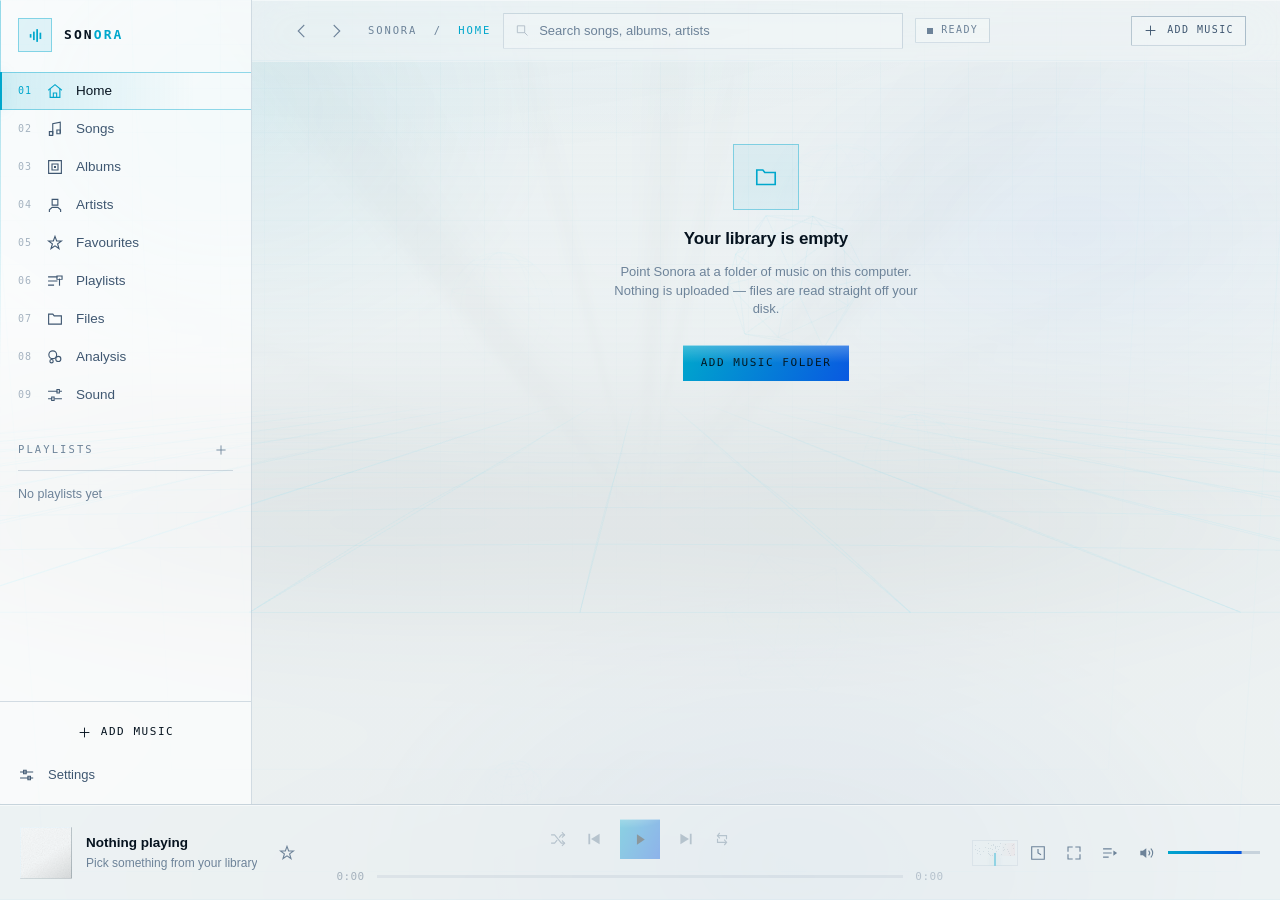
==== commit 3153c0e9: "Q-4: give an album the cover it should have had Some records arrive with no picture and some arrive " ====
--- a/index.html
+++ b/index.html
@@ -103,6 +103,7 @@
     <symbol id="i-plug" viewBox="0 0 24 24"><path d="M8.5 3.5v5M15.5 3.5v5"/><path d="M5.5 8.5h13v3a6.5 6.5 0 0 1-13 0z"/><path d="M12 18v3"/></symbol>
     <symbol id="i-file" viewBox="0 0 24 24"><path d="M6 3.5h8l4 4v13H6z"/><path d="M14 3.5v4h4"/><path d="M9 12h6M9 15.5h6"/></symbol>
     <symbol id="i-cube" viewBox="0 0 24 24"><path d="m12 2.8 8 4.6v9.2l-8 4.6-8-4.6V7.4z"/><path d="m4 7.4 8 4.6 8-4.6M12 12v9.2"/></symbol>
+    <symbol id="i-image" viewBox="0 0 24 24"><path d="M4 5h16v14H4z"/><path d="m4 16 4.5-4.5 3.5 3.5 3-3L20 16"/><circle cx="9" cy="9" r="1.4"/></symbol>
   </defs>
 </svg>
 
--- a/css/components.css
+++ b/css/components.css
@@ -1192,3 +1192,282 @@
   .edit-field:nth-child(-n+5) { grid-column: 1 / -1; }
   .edit-note { grid-column: 1 / -1; }
 }
+
+/* ---------------------------------------------------------------- dynamic range
+
+   The crest factor, measured on the audio thread the first time a track is
+   played. It is the most useful number about a file that is not its title —
+   a well-cut record sits at 12-16 dB and a loudness-war victim under 8 — and
+   until now it lived only in a panel almost nobody opens.
+
+   Marked at the two ends rather than shaded across the range: this is a
+   verdict to be read at a glance, not a heat map. */
+.trow-dr {
+  width: 46px;
+  flex: none;
+  text-align: right;
+  font-family: var(--mono);
+  font-size: calc(11px * var(--scale));
+  letter-spacing: .04em;
+  color: var(--text-3);
+  font-variant-numeric: tabular-nums;
+}
+.trow-dr.is-squashed { color: var(--warn); }
+.trow-dr.is-open { color: var(--accent); }
+.thead .trow-dr { font-size: calc(10px * var(--scale)); }
+
+@media (max-width: 860px) { .trow-dr { display: none; } }
+
+/* ---------------------------------------------------------------- rule builder
+
+   One row per rule: a field, a condition, a value. The operators offered
+   change with the field, because "contains" means nothing about a year.
+
+   The count under the list updates as you type, which is most of what makes a
+   builder like this usable — you can see whether you have described forty
+   tracks or four thousand before committing to it. */
+.rules-form { display: grid; gap: 14px; }
+
+.rules-head { display: flex; align-items: center; gap: 12px; flex-wrap: wrap; }
+.rules-list { display: grid; gap: 8px; }
+
+.rule-row {
+  display: grid;
+  grid-template-columns: minmax(0, 1.1fr) minmax(0, 1.2fr) minmax(0, 1fr) auto;
+  align-items: center;
+  gap: 8px;
+}
+.rule-row:has(.rule-unit) { grid-template-columns: minmax(0,1.1fr) minmax(0,1.2fr) minmax(0,1fr) auto auto; }
+.rule-row .input { height: 34px; font-size: calc(13px * var(--scale)); min-width: 0; }
+select.input { padding-right: 8px; }
+
+.rule-unit {
+  font-family: var(--mono);
+  font-size: calc(10.5px * var(--scale));
+  letter-spacing: .1em;
+  text-transform: uppercase;
+  color: var(--text-3);
+  white-space: nowrap;
+}
+.rule-drop { flex: none; }
+.rules-add { justify-self: start; }
+
+.rules-count {
+  font-family: var(--mono);
+  font-size: calc(11.5px * var(--scale));
+  color: var(--accent);
+  line-height: 1.5;
+  padding-left: 12px;
+  border-left: 2px solid var(--accent-line);
+}
+.rules-note { color: var(--text-3); font-size: calc(12px * var(--scale)); }
+
+@media (max-width: 620px) {
+  .rule-row, .rule-row:has(.rule-unit) { grid-template-columns: 1fr 1fr; }
+  .rule-drop { grid-column: 2; justify-self: end; }
+}
+
+/* A smart playlist is marked in the sidebar: it behaves differently from one
+   you built by hand, and finding that out by surprise is worse than a glyph. */
+.side-playlist.is-smart .side-playlist-name::after {
+  content: "";
+  display: inline-block;
+  width: 5px; height: 5px;
+  margin-left: 7px;
+  vertical-align: middle;
+  background: var(--accent);
+  clip-path: polygon(50% 0, 100% 50%, 50% 100%, 0 50%);
+}
+
+/* A field the tag reader took from a folder name rather than from the file.
+   Distinct from an edited field: one is a guess the app made, the other is a
+   correction you made, and conflating them would be the worst of both. */
+.edit-guess {
+  font-family: var(--mono);
+  font-size: calc(9px * var(--scale));
+  font-weight: 500;
+  letter-spacing: .14em;
+  text-transform: uppercase;
+  color: var(--warn);
+  padding: 1px 6px;
+  margin-left: 8px;
+  box-shadow: inset 0 0 0 var(--hair) rgb(255 200 87 / .4);
+}
+.edit-field.is-guessed .input { box-shadow: inset 0 0 0 var(--hair) rgb(255 200 87 / .34); }
+
+/* ---------------------------------------------------------------- palette
+
+   Everything the app can do, reachable by typing its name. Two lists ranked
+   into one: the actions, and whatever the library search finds — so ⌘K finds
+   "shuffle" and "Shuffle it Off" in the same box.
+
+   Sits high on the screen rather than centred: a list that grows downward from
+   a fixed point is easier to read down than one that re-centres itself as it
+   changes length. */
+.pal-scrim { align-items: flex-start; }
+
+.pal {
+  width: min(660px, calc(100vw - 32px));
+  margin-top: 12vh;
+  background: rgb(var(--surface-2-rgb) / .96);
+  box-shadow: inset 0 0 0 var(--hair) var(--accent-line), 0 32px 80px -24px rgb(0 0 0 / .8);
+  backdrop-filter: var(--blur);
+  -webkit-backdrop-filter: var(--blur);
+  --k: var(--cut);
+  clip-path: var(--nick-ne);
+  border-radius: var(--radius);
+  display: flex;
+  flex-direction: column;
+  overflow: hidden;
+}
+
+.pal-bar {
+  display: flex;
+  align-items: center;
+  gap: 12px;
+  padding: 0 16px;
+  height: 56px;
+  border-bottom: var(--hair) solid var(--line);
+  flex: none;
+}
+.pal-ico { display: grid; place-items: center; color: var(--text-3); flex: none; }
+.pal-ico .ico { width: 17px; height: 17px; }
+
+.pal-input {
+  flex: 1 1 auto;
+  min-width: 0;
+  height: 100%;
+  background: none;
+  border: 0;
+  color: var(--text);
+  font-family: inherit;
+  font-size: calc(15.5px * var(--scale));
+}
+.pal-input::placeholder { color: var(--text-3); }
+.pal-input:focus { outline: none; }
+
+.pal-list { overflow-y: auto; max-height: min(52vh, 460px); padding: 6px; }
+.pal-empty { padding: 22px 14px; color: var(--text-3); text-align: center; }
+
+.pal-row {
+  display: flex;
+  align-items: center;
+  gap: 12px;
+  width: 100%;
+  padding: 9px 10px;
+  text-align: left;
+  color: var(--text-2);
+  transition: background var(--dur-1) linear, color var(--dur-1) linear;
+}
+.pal-row.is-active { background: rgb(var(--accent-rgb) / .14); color: var(--text); }
+.pal-row:hover { background: rgb(var(--accent-rgb) / .09); }
+
+.pal-row-ico { flex: none; display: grid; place-items: center; color: var(--text-3); }
+.pal-row.is-active .pal-row-ico { color: var(--accent); }
+.pal-row-ico .ico { width: 15px; height: 15px; }
+
+.pal-row-text { flex: 1 1 auto; min-width: 0; display: flex; flex-direction: column; }
+.pal-row-text b {
+  font-weight: 500;
+  font-size: calc(14px * var(--scale));
+  overflow: hidden; text-overflow: ellipsis; white-space: nowrap;
+}
+.pal-row-text span {
+  font-size: calc(11.5px * var(--scale));
+  color: var(--text-3);
+  overflow: hidden; text-overflow: ellipsis; white-space: nowrap;
+}
+
+.pal-keys {
+  flex: none;
+  font-family: var(--mono);
+  font-size: calc(10px * var(--scale));
+  letter-spacing: .06em;
+  color: var(--text-3);
+  padding: 2px 7px;
+  box-shadow: inset 0 0 0 var(--hair) var(--line-2);
+}
+.pal-meta, .pal-kind {
+  flex: none;
+  font-family: var(--mono);
+  font-size: calc(10px * var(--scale));
+  letter-spacing: .1em;
+  text-transform: uppercase;
+  color: var(--text-3);
+  font-variant-numeric: tabular-nums;
+}
+.pal-kind { min-width: 42px; text-align: right; opacity: .7; }
+
+.pal-hint {
+  display: flex;
+  align-items: center;
+  flex-wrap: wrap;
+  gap: 2px;
+  padding: 10px 16px;
+  border-top: var(--hair) solid var(--line);
+  font-size: calc(11.5px * var(--scale));
+  color: var(--text-3);
+  flex: none;
+}
+.pal-hint code {
+  font-family: var(--mono);
+  font-size: calc(10.5px * var(--scale));
+  color: var(--accent);
+  background: rgb(var(--accent-rgb) / .1);
+  padding: 1px 6px;
+}
+
+@media (max-width: 620px) {
+  .pal { margin-top: 6vh; }
+  .pal-keys, .pal-kind { display: none; }
+}
+
+/* ------------------------------------------------------------ cover drop
+
+   The sleeve says it will take a picture only while one is actually over it.
+   A permanent affordance on the album page's largest element would compete
+   with the two real controls beside it — the point of a drop target is that
+   it appears when the gesture starts and gets out of the way afterwards. */
+.sleeve-stage.is-dropping .sleeve { transform: scale(1.02); }
+.sleeve-stage.is-dropping .art-3d::after {
+  content: 'Drop to use as the cover';
+  position: absolute;
+  inset: 0;
+  display: grid;
+  place-items: center;
+  padding: 0 18px;
+  text-align: center;
+  font-size: calc(12.5px * var(--scale));
+  letter-spacing: .01em;
+  color: var(--text);
+  background: rgb(var(--surface-1-rgb) / .82);
+  box-shadow: inset 0 0 0 2px rgb(var(--accent-rgb) / .75);
+  backdrop-filter: var(--blur);
+  -webkit-backdrop-filter: var(--blur);
+  z-index: 3;
+  pointer-events: none;
+}
+/* The wait while the picture is decoded, downscaled and sampled. Short, but
+   not instant on a phone camera's twelve megapixels — and silence there reads
+   as a drop that did nothing. */
+.sleeve-stage.is-fitting .art-3d { opacity: .55; }
+.sleeve-stage.is-fitting .art-3d::after {
+  content: '';
+  position: absolute;
+  /* `.art::after` sets `inset: 0`; cleared here or the box keeps its right and
+     bottom edges pinned and the spinner is a 26px sliver in the corner. */
+  inset: auto;
+  left: 50%; top: 50%;
+  width: 26px; height: 26px;
+  margin: -13px 0 0 -13px;
+  border: 2px solid rgb(var(--accent-rgb) / .3);
+  border-top-color: var(--accent);
+  border-radius: 50%;
+  animation: cover-spin .7s linear infinite;
+  z-index: 3;
+}
+@keyframes cover-spin { to { transform: rotate(360deg); } }
+@media (prefers-reduced-motion: reduce) {
+  .sleeve-stage.is-fitting .art-3d::after { animation-duration: 2.4s; }
+  .sleeve-stage.is-dropping .sleeve { transform: none; }
+}
--- a/css/views.css
+++ b/css/views.css
@@ -1326,6 +1326,7 @@
    from how many tracks are on the record. A double album is visibly fatter. */
 
 .shelf-run {
+  position: relative;
   display: flex;
   align-items: flex-end;
   gap: 2px;
@@ -1545,3 +1546,23 @@
   .floor-row { gap: 16px; }
   .spine { height: 210px; }
 }
+
+/* The shelf is windowed like the crate: only the spines inside the scrolled
+   view exist, absolutely positioned at their computed offset, with a spacer
+   holding the scroll range open. Without `position: relative` on the run they
+   would position against the page instead. */
+.shelf-pad { flex: none; height: 1px; pointer-events: none; }
+.shelf-run > .spine { position: absolute; bottom: 18px; }
+
+/* The description a smart shelf was built from, shown on its own page. It is
+   the thing that decides what is below it, so it belongs above the list rather
+   than buried in a menu. */
+.smart-note {
+  margin: -4px 0 14px;
+  font-family: var(--mono);
+  font-size: calc(12px * var(--scale));
+  letter-spacing: .03em;
+  color: var(--accent);
+  padding-left: 12px;
+  border-left: 2px solid var(--accent-line);
+}
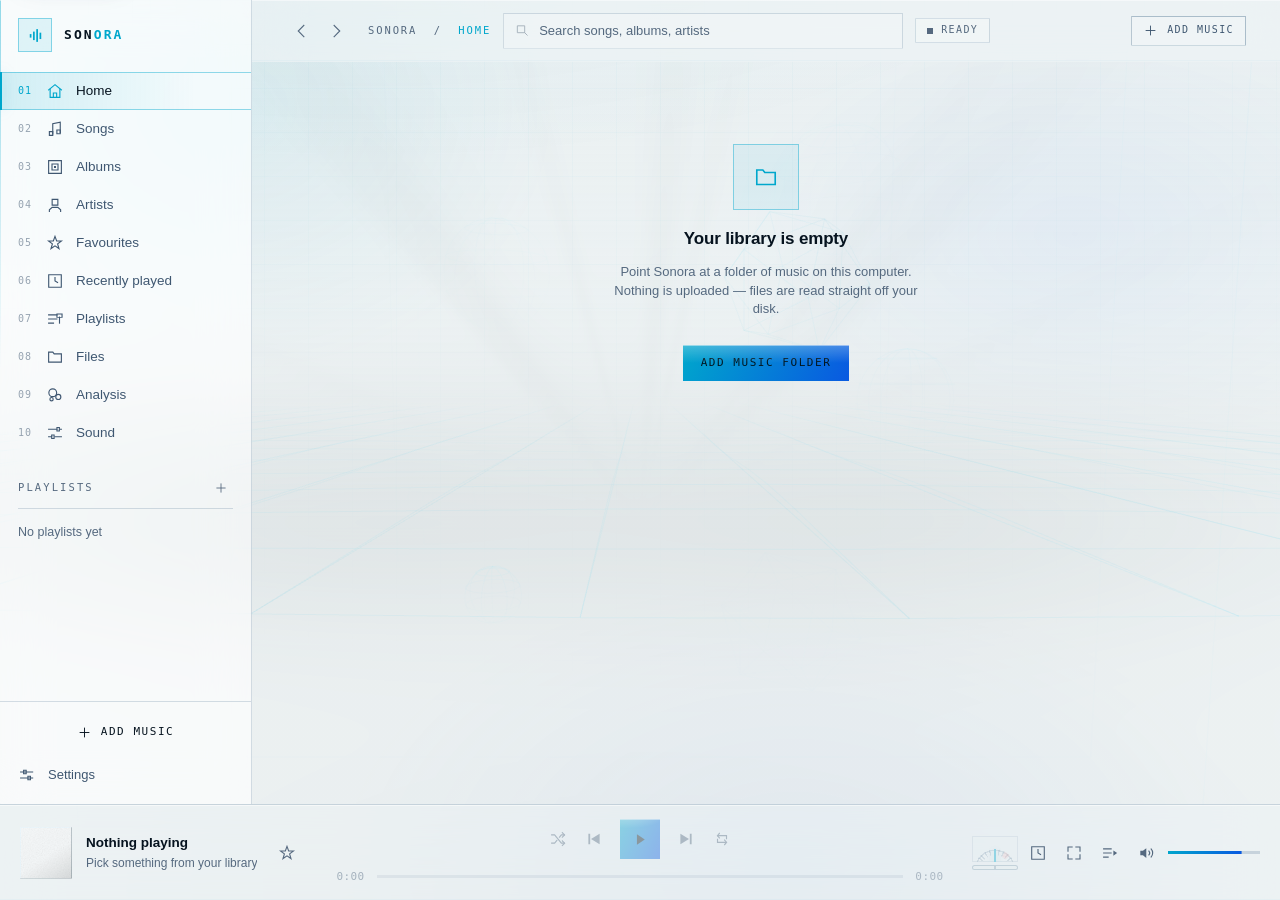
==== commit c2b4392e: "The rack as an instrument, and the way in for everyone else S1–S7, A1, A3, A4, A6, A7.  Sound   The " ====
--- a/index.html
+++ b/index.html
@@ -107,6 +107,13 @@
   </defs>
 </svg>
 
+<!-- A6: the way past ten navigation items.
+     Every route puts the whole sidebar before the content, and a keyboard or
+     screen-reader user had no way over it — ten tab stops before the first
+     thing on the page, on every single navigation. Off screen until it takes
+     focus, which is the one place a link is allowed to hide. -->
+<a class="skip-link" href="#view">Skip to the page</a>
+
 <div class="app" id="app">
   <aside class="sidebar" id="sidebar"></aside>
 
--- a/css/base.css
+++ b/css/base.css
@@ -40,10 +40,22 @@
   --glass-bar: rgb(var(--bg-rgb) / .62);
   --blur:      blur(var(--frost)) saturate(calc(100% + 62% * var(--gloss)));
 
-  /* ---- ink ---- */
+  /* ---- ink ----
+   *
+   * A1. Measured against this application's own background, the two muted
+   * tokens were 3.83:1 and 3.54:1, where AA asks 4.5:1 for anything under
+   * 18.66px — and essentially every use of them is 9 to 12.5px: sidebar
+   * labels, the breadcrumb, every page subtitle, the EQ axis, the fader
+   * labels, the rack readouts, the duration in the transport. The dimmer of
+   * the two was the worse one and carried the most text.
+   *
+   * Lifted to 10.2:1 and 7.0:1 against the page, and 9.5:1 and 6.5:1 against
+   * the lightest surface anything muted is ever set on, which keeps the
+   * hierarchy — three distinct steps of ink — while putting the bottom step
+   * clear of the line rather than just under it. */
   --text:   #e8f5ff;
-  --text-2: #8ba6c0;
-  --text-3: #55708b;
+  --text-2: #a3bcd4;
+  --text-3: #829cb4;
   --on-accent: #00131c;
 
   /* ---- accents ---- */
@@ -161,7 +173,9 @@
 
   --text:   #06131f;
   --text-2: #3f5771;
-  --text-3: #6d8399;
+  /* Mirrored from the dark scheme: 3.51:1 against the page was the same
+     failure the other way up. 5.07:1 now. */
+  --text-3: #55697f;
   --on-accent: #001620;
 
   --accent-rgb:   0 137 179;
@@ -194,7 +208,7 @@
 
     --text:   #06131f;
     --text-2: #3f5771;
-    --text-3: #6d8399;
+    --text-3: #55697f;
     --on-accent: #001620;
 
     --accent-rgb:   0 137 179;
@@ -411,3 +425,49 @@
 
 body.resizing { cursor: col-resize; user-select: none; }
 body.resizing * { pointer-events: none; }
+
+
+/* ------------------------------------------------------------------ A6
+
+   The skip link, and one rule for focus.
+
+   Off screen rather than hidden: `display: none` and `visibility: hidden` both
+   take an element out of the focus order, which would make a skip link that
+   cannot be reached — the exact failure it exists to fix. */
+.skip-link {
+  position: fixed;
+  top: 8px;
+  left: 8px;
+  z-index: 2000;
+  transform: translateY(-160%);
+  padding: 9px 14px;
+  border-radius: calc(var(--radius) * 0.6);
+  background: var(--accent);
+  color: var(--on-accent);
+  font-weight: 600;
+  font-size: calc(13px * var(--scale));
+  text-decoration: none;
+  box-shadow: var(--sh-2, 0 10px 30px rgb(0 0 0 / .4));
+  transition: transform var(--dur-2) var(--ease);
+}
+.skip-link:focus-visible,
+.skip-link:focus { transform: translateY(0); outline: 2px solid var(--text); outline-offset: 2px; }
+
+/* One visible focus ring, everywhere.
+ *
+ * Focus styling was good in most places and absent in a few, which is worse
+ * than uniformly plain: a ring you cannot rely on is a ring you cannot learn.
+ * This is the floor — anything with its own, better-fitted ring still wins,
+ * because a later or more specific rule beats this one. `:focus-visible` only,
+ * so a pointer never paints one.
+ *
+ * `outline` rather than a box-shadow, because half the controls in this
+ * application are cut with `clip-path` chamfers and a shadow is clipped away
+ * with the corner it was drawn on. An outline is not. */
+:where(a, button, input, select, textarea, summary, [tabindex]):focus-visible {
+  outline: 2px solid var(--accent);
+  outline-offset: 2px;
+}
+/* The one case where an offset ring is wrong: a control flush inside a scroller
+   or a bar has nowhere to put it, and the ring gets clipped by the parent. */
+:where(.trow, .qrow, .seg, .az-key):focus-visible { outline-offset: -2px; }
--- a/css/base.css
+++ b/css/base.css
@@ -40,10 +40,22 @@
   --glass-bar: rgb(var(--bg-rgb) / .62);
   --blur:      blur(var(--frost)) saturate(calc(100% + 62% * var(--gloss)));
 
-  /* ---- ink ---- */
+  /* ---- ink ----
+   *
+   * A1. Measured against this application's own background, the two muted
+   * tokens were 3.83:1 and 3.54:1, where AA asks 4.5:1 for anything under
+   * 18.66px — and essentially every use of them is 9 to 12.5px: sidebar
+   * labels, the breadcrumb, every page subtitle, the EQ axis, the fader
+   * labels, the rack readouts, the duration in the transport. The dimmer of
+   * the two was the worse one and carried the most text.
+   *
+   * Lifted to 10.2:1 and 7.0:1 against the page, and 9.5:1 and 6.5:1 against
+   * the lightest surface anything muted is ever set on, which keeps the
+   * hierarchy — three distinct steps of ink — while putting the bottom step
+   * clear of the line rather than just under it. */
   --text:   #e8f5ff;
-  --text-2: #8ba6c0;
-  --text-3: #55708b;
+  --text-2: #a3bcd4;
+  --text-3: #829cb4;
   --on-accent: #00131c;
 
   /* ---- accents ---- */
@@ -161,7 +173,9 @@
 
   --text:   #06131f;
   --text-2: #3f5771;
-  --text-3: #6d8399;
+  /* Mirrored from the dark scheme: 3.51:1 against the page was the same
+     failure the other way up. 5.07:1 now. */
+  --text-3: #55697f;
   --on-accent: #001620;
 
   --accent-rgb:   0 137 179;
@@ -194,7 +208,7 @@
 
     --text:   #06131f;
     --text-2: #3f5771;
-    --text-3: #6d8399;
+    --text-3: #55697f;
     --on-accent: #001620;
 
     --accent-rgb:   0 137 179;
@@ -411,3 +425,49 @@
 
 body.resizing { cursor: col-resize; user-select: none; }
 body.resizing * { pointer-events: none; }
+
+
+/* ------------------------------------------------------------------ A6
+
+   The skip link, and one rule for focus.
+
+   Off screen rather than hidden: `display: none` and `visibility: hidden` both
+   take an element out of the focus order, which would make a skip link that
+   cannot be reached — the exact failure it exists to fix. */
+.skip-link {
+  position: fixed;
+  top: 8px;
+  left: 8px;
+  z-index: 2000;
+  transform: translateY(-160%);
+  padding: 9px 14px;
+  border-radius: calc(var(--radius) * 0.6);
+  background: var(--accent);
+  color: var(--on-accent);
+  font-weight: 600;
+  font-size: calc(13px * var(--scale));
+  text-decoration: none;
+  box-shadow: var(--sh-2, 0 10px 30px rgb(0 0 0 / .4));
+  transition: transform var(--dur-2) var(--ease);
+}
+.skip-link:focus-visible,
+.skip-link:focus { transform: translateY(0); outline: 2px solid var(--text); outline-offset: 2px; }
+
+/* One visible focus ring, everywhere.
+ *
+ * Focus styling was good in most places and absent in a few, which is worse
+ * than uniformly plain: a ring you cannot rely on is a ring you cannot learn.
+ * This is the floor — anything with its own, better-fitted ring still wins,
+ * because a later or more specific rule beats this one. `:focus-visible` only,
+ * so a pointer never paints one.
+ *
+ * `outline` rather than a box-shadow, because half the controls in this
+ * application are cut with `clip-path` chamfers and a shadow is clipped away
+ * with the corner it was drawn on. An outline is not. */
+:where(a, button, input, select, textarea, summary, [tabindex]):focus-visible {
+  outline: 2px solid var(--accent);
+  outline-offset: 2px;
+}
+/* The one case where an offset ring is wrong: a control flush inside a scroller
+   or a bar has nowhere to put it, and the ring gets clipped by the parent. */
+:where(.trow, .qrow, .seg, .az-key):focus-visible { outline-offset: -2px; }
--- a/css/layout.css
+++ b/css/layout.css
@@ -526,7 +526,10 @@
   .nav { width: 100%; }
   .nav-item { justify-content: center; padding: 0; }
   .side-foot { width: 100%; align-items: center; padding: 12px 8px 0; }
-  .add-btn { justify-content: center; padding: 0; width: 40px; height: 40px; }
+  /* Two classes deep, because `.btn` in components.css sets the same padding
+     at the same specificity and loads later — at one class this reads
+     `padding: 0 18px` around a 15px icon in a 40px box. */
+  .side-foot .add-btn { justify-content: center; padding: 0; width: 40px; height: 40px; }
   .side-foot .nav-item { justify-content: center; }
   .route-tag { display: none; }
 }
@@ -619,6 +622,65 @@
  * behind it. Both are rotated by the transport's ticker, so the whole meter is
  * two transforms a frame and no layout.
  */
+/* The meter and the bar under it are one instrument, so they share a width and
+   a column rather than being two things that happen to sit near each other. */
+.vu-stack {
+  display: flex;
+  flex-direction: column;
+  gap: 3px;
+  flex: none;
+}
+
+/* S4: phase correlation, −1 to +1, growing from the middle.
+ *
+ * A bar rather than a second needle: it is signed with a meaningful zero, and
+ * the question asked of it — which side of the middle, and how far — is one a
+ * bar answers at a glance. Two colours, because the two ends mean opposite
+ * things: to the right is mono-safe and eventually just mono, to the left is
+ * cancellation, which is the one that has to be noticed. */
+.corr {
+  position: relative;
+  width: 46px;
+  height: 5px;
+  overflow: hidden;
+  border-radius: 3px;
+  background: rgb(var(--surface-3-rgb) / .5);
+  box-shadow: inset 0 0 0 var(--hair) var(--line);
+  transition: opacity var(--dur-3) var(--ease);
+}
+/* Nothing to report — silence, or a mono file. Dimmed rather than emptied, so
+   the instrument is still visibly there. */
+.corr.is-idle { opacity: .35; }
+.corr.is-idle .corr-fill { transform: scaleX(0); }
+
+.corr-fill {
+  position: absolute;
+  left: 50%;
+  top: 0; bottom: 0;
+  width: 50%;
+  transform: scaleX(0);
+  transform-origin: left center;
+  background: rgb(var(--accent-rgb) / .8);
+  transition: background var(--dur-3) var(--ease);
+}
+/* Which way it leans — true of any negative reading, and only a direction. */
+.corr.is-left .corr-fill { left: 0; }
+/* Far enough out to matter. The one state worth a colour of its own, because
+   it is the one that costs you the record on a phone speaker. */
+.corr.is-out .corr-fill { background: var(--warn); }
+/* Correlated to the point of being mono. Not a fault, so not a warning — but
+   worth saying, because a stereo record reading +0.98 usually is not one. */
+.corr.is-narrow .corr-fill { background: var(--text-3); }
+
+.corr-mid {
+  position: absolute;
+  left: 50%;
+  top: 1px; bottom: 1px;
+  width: var(--hair);
+  background: var(--line-2);
+  transform: translateX(-50%);
+}
+
 .vu {
   position: relative;
   width: 46px;
@@ -630,24 +692,52 @@
   background: rgb(var(--surface-3-rgb) / .5);
   box-shadow: inset 0 0 0 var(--hair) var(--line);
 }
-/* The scale: ticks struck through the arc, dimmer past the top of the range. */
-.vu::before {
-  content: "";
-  position: absolute;
-  inset: 3px 3px auto;
-  height: 13px;
-  background:
-    repeating-conic-gradient(from -46deg at 50% 130%,
-      var(--line-2) 0 .6deg, transparent .6deg 8deg);
-  opacity: .9;
-}
+/* The scale: ticks struck through the arc, dimmer past the top of the range.
+ *
+ * The cone has to be struck from the needle's own pivot or the two are
+ * drawings of different instruments. The needle turns about `50% 130%` of the
+ * meter — its own bottom, 30% below the box — and this layer was inset three
+ * pixels and cut to 13px tall, so the same `130%` landed fourteen pixels
+ * higher and the ticks fanned out of a point the hand never touched. At .6deg
+ * they were also thinner than a pixel at that radius, so what actually reached
+ * the screen was a scatter of dust with a stray blue stroke through it.
+ *
+ * Full box, so the percentage means what the needle means by it; wide enough
+ * to survive rasterising; and masked to the band the needle sweeps, because a
+ * cone with no inner radius fills the pivot with ink. */
+.vu::before,
 .vu::after {
   content: "";
   position: absolute;
-  right: 3px; top: 3px;
-  width: 34%; height: 13px;
-  background: linear-gradient(90deg, transparent, rgb(255 120 120 / .16));
+  inset: 0;
   pointer-events: none;
+  -webkit-mask-image: radial-gradient(circle 21px at 50% 130%,
+    transparent 0 14px, #000 15.5px 20px, transparent 21px);
+  mask-image: radial-gradient(circle 21px at 50% 130%,
+    transparent 0 14px, #000 15.5px 20px, transparent 21px);
+}
+.vu::before {
+  background:
+    /* The ticks, struck through the arc. A 46px meter puts the scale at a
+       radius of about eighteen pixels, where one degree is a fifth of a pixel:
+       the original .6deg wedges could not land on the grid at all and came out
+       as dust. Four degrees every fourteen is a mark wide enough to draw and
+       six of them across the sweep, which is as much scale as a meter this
+       size can carry. */
+    repeating-conic-gradient(from -46deg at 50% 130%,
+      var(--line-2) 0 4deg, transparent 4deg 14deg),
+    /* The arc they are struck through. */
+    radial-gradient(circle 21px at 50% 130%,
+      transparent 0 18.6px, var(--line-2) 19px 19.9px, transparent 20.3px);
+  opacity: .9;
+}
+/* The red end, on the arc rather than as a rectangle in the corner: it marks
+   the last stretch of the sweep, which is what "over" means on a meter. The
+   band starts where `vu-hot` does, so the needle reddens as it enters it. */
+.vu::after {
+  background:
+    conic-gradient(from 0deg at 50% 130%,
+      transparent 0 26deg, rgb(255 120 120 / .30) 30deg 44deg, transparent 47deg);
 }
 .vu-needle, .vu-peak {
   position: absolute;
--- a/css/components.css
+++ b/css/components.css
@@ -717,6 +717,10 @@
   overflow-y: auto;
   padding-right: 4px;
 }
+/* The same action under a second spelling — dimmer, because it is the same
+   row said twice and should not read as two things you have to learn. */
+.keys-alt { opacity: .6; }
+
 .keys-group {
   font-family: var(--mono);
   font-size: calc(10px * var(--scale));
@@ -1217,6 +1221,93 @@
 .thead .trow-dr { font-size: calc(10px * var(--scale)); }
 
 @media (max-width: 860px) { .trow-dr { display: none; } }
+
+/* What you have done with the file, next to what the file is.
+ *
+ * Both are counted from the first release and neither had anywhere to appear.
+ * A never-played row prints an em dash in the dim ink rather than a nought:
+ * "0" invites you to compare it with the numbers above and there is nothing to
+ * compare — the point of the column is which rows are blank. */
+.trow-plays, .trow-played {
+  flex: none;
+  text-align: right;
+  font-family: var(--mono);
+  font-size: calc(11px * var(--scale));
+  letter-spacing: .04em;
+  color: var(--text-2);
+  font-variant-numeric: tabular-nums;
+}
+.trow-plays { width: 40px; }
+.trow-played { width: 44px; }
+.trow-plays.is-none, .trow-played.is-none { color: var(--text-3); opacity: .55; }
+.thead .trow-plays, .thead .trow-played { font-size: calc(10px * var(--scale)); }
+
+/* They are the first thing to go: what a track is beats what you did with it
+   when there is only room for one. */
+@media (max-width: 1180px) { .trow-played { display: none; } }
+@media (max-width: 1040px) { .trow-plays { display: none; } }
+
+/* Present to a screen reader, absent to everything else. Used for the live
+   region that announces a queue row moving, which is not a visible event to
+   somebody who cannot see the list. */
+.sr-only {
+  position: absolute;
+  width: 1px; height: 1px;
+  margin: -1px; padding: 0;
+  overflow: hidden;
+  clip-path: inset(50%);
+  white-space: nowrap;
+  border: 0;
+}
+
+/* ---------------------------------------------------------------- letter rail
+
+   Pinned against the right edge of the list it steers, vertically centred, and
+   out of the way: the whole thing is 20px wide and sits at a third opacity
+   until the pointer is near it. A navigation aid that competes with the
+   library for attention is one people turn off.
+
+   It lives on `.main` rather than inside the scroller, so it stays put while
+   the list moves past it. */
+.az-rail {
+  position: absolute;
+  right: 4px;
+  top: 50%;
+  transform: translateY(-50%);
+  z-index: 4;
+  display: flex;
+  flex-direction: column;
+  align-items: stretch;
+  gap: 1px;
+  padding: 6px 3px;
+  opacity: .34;
+  transition: opacity var(--dur-2) var(--ease);
+}
+.az-rail:hover, .az-rail:focus-within { opacity: 1; }
+
+.az-key {
+  appearance: none;
+  border: 0;
+  background: none;
+  cursor: pointer;
+  width: 16px;
+  padding: 0;
+  font-family: var(--mono);
+  font-size: calc(9px * var(--scale));
+  line-height: 1.25;
+  letter-spacing: 0;
+  color: var(--text-2);
+  transition: color var(--dur-1) linear;
+}
+.az-key:hover { color: var(--accent); }
+.az-key:focus-visible { outline: var(--hair) solid var(--accent); outline-offset: 1px; }
+/* Letters the collection has nothing under stay drawn and go quiet: the gaps
+   are information, and a rail that changes shape as the library grows is one
+   nobody's hand can learn. */
+.az-key.is-empty { color: var(--text-3); opacity: .35; cursor: default; }
+
+/* No room beside the list, and a 16px target is not a phone control anyway. */
+@media (max-width: 900px) { .az-rail { display: none; } }
 
 /* ---------------------------------------------------------------- rule builder
 
@@ -1471,3 +1562,80 @@
   .sleeve-stage.is-fitting .art-3d::after { animation-duration: 2.4s; }
   .sleeve-stage.is-dropping .sleeve { transform: none; }
 }
+
+/* ------------------------------------------------------- a rack per record
+
+   A list, not a select: eleven presets plus however many racks you saved is
+   too many for a dropdown to be honest about, and the row that matters most
+   is the first one — "your rack", meaning no binding at all. */
+.dialog-note {
+  margin: 0 0 14px;
+  color: var(--text-3);
+  font-size: calc(12.5px * var(--scale));
+  line-height: 1.5;
+}
+
+.rack-pick { display: flex; flex-direction: column; max-height: 46vh; overflow-y: auto; }
+
+.rack-pick-head {
+  margin: 12px 0 4px;
+  font-family: var(--mono);
+  font-size: calc(10px * var(--scale));
+  letter-spacing: .12em;
+  text-transform: uppercase;
+  color: var(--text-3);
+}
+
+.rack-pick-row {
+  display: flex;
+  align-items: baseline;
+  gap: 10px;
+  width: 100%;
+  padding: 9px 10px;
+  text-align: left;
+  color: var(--text-2);
+  transition: background var(--dur-1) linear, color var(--dur-1) linear;
+}
+.rack-pick-row:hover { background: rgb(var(--accent-rgb) / .09); color: var(--text); }
+.rack-pick-row.is-on { background: rgb(var(--accent-rgb) / .14); color: var(--text); }
+.rack-pick-name { flex: 1 1 auto; min-width: 0; font-size: calc(14px * var(--scale)); }
+.rack-pick-note { color: var(--text-3); font-size: calc(11.5px * var(--scale)); }
+.rack-pick-mark { flex: none; width: 15px; display: grid; place-items: center; color: var(--accent); }
+.rack-pick-mark .ico { width: 14px; height: 14px; }
+
+/* The line on the Sound page saying the chain is not yours right now. Reads
+   as a notice rather than a control, because the controls beneath it still
+   work — they just are not editing what you think they are. */
+.rack-bound {
+  display: flex;
+  align-items: center;
+  gap: 12px;
+  flex-wrap: wrap;
+  padding: 11px 14px;
+  margin-bottom: 16px;
+  background: rgb(var(--accent-rgb) / .1);
+  box-shadow: inset 0 0 0 var(--hair) var(--accent-line);
+  --k: var(--cut);
+  clip-path: var(--nick-ne);
+  border-radius: var(--radius);
+}
+.rack-bound-text { flex: 1 1 220px; min-width: 0; font-size: calc(12.5px * var(--scale)); color: var(--text-2); }
+.rack-bound-text b { color: var(--text); font-weight: 500; }
+
+
+/* A4: a keycap you can press to change. */
+.keys-edit { cursor: pointer; border-radius: 4px; }
+.keys-edit:hover kbd { border-color: var(--accent-line); color: var(--accent); }
+.keys-edit:focus-visible { outline: 2px solid var(--accent); outline-offset: 2px; }
+/* Armed: the next keystroke becomes the binding, so it says so where the
+   keycap was rather than somewhere else on the sheet. */
+.keys-edit.is-capturing {
+  color: var(--accent);
+  font-family: var(--mono);
+  font-size: calc(11px * var(--scale));
+  letter-spacing: .06em;
+}
+/* Moved from what it shipped with. A dot rather than a word: the sheet is a
+   reference and a second column of "custom" would crowd it. */
+.keys-edit.is-custom kbd { border-color: var(--accent-line); }
+.keys-foot { margin-top: 14px; font-size: calc(12px * var(--scale)); }
--- a/css/views.css
+++ b/css/views.css
@@ -134,7 +134,7 @@
 
 .home-hero .page-title { font-size: calc(clamp(32px, 4.4vw, 52px) * var(--scale)); letter-spacing: -.038em; }
 .home-hero .page-sub { margin-top: 12px; color: var(--text-2); }
-.home-hero .hero-actions { margin-top: 22px; flex-wrap: wrap; }
+.home-hero .hero-actions { margin-top: 22px; }
 .home-hero-text { min-width: 0; }
 
 /* The generated vector on the right of the home header. */
@@ -246,7 +246,14 @@
 .hero-show { align-items: center; gap: 46px; padding: 52px 40px 48px; }
 
 .hero-show .sleeve-stage {
-  --sleeve-size: 232px;
+  /* R12: 232px was a good size for a cover and too small for the back of one.
+     A back cover has to hold a head, a tracklist, eight rows of spec and a
+     catalogue number, and at 232 the last three spec rows faded out no matter
+     how the flex priorities were arranged — there simply were not enough
+     pixels. 272 is the smallest size at which all four blocks print, and it is
+     also a better size for the front: an album page is a showcase, and this is
+     the object being shown. */
+  --sleeve-size: 272px;
   --floor-h: 52px;
   width: var(--sleeve-size);
   flex: none;
@@ -321,8 +328,8 @@
   transform: rotateY(180deg);
   display: flex;
   flex-direction: column;
-  gap: 10px;
-  padding: 18px 18px 14px;
+  gap: 8px;
+  padding: 15px 16px 12px;
   overflow: hidden;
   /* Printed card, not glass: the back of a sleeve is the one surface in the
      app that should look like ink on board rather than light behind glass. */
@@ -334,7 +341,9 @@
   border-radius: var(--radius);
 }
 
-.back-head { display: flex; flex-direction: column; gap: 2px; padding-bottom: 8px; border-bottom: var(--hair) solid var(--line); }
+/* The two blocks that name the record never give up a pixel; the two that
+   list it are the ones that flex. */
+.back-head { flex: none; display: flex; flex-direction: column; gap: 2px; padding-bottom: 6px; border-bottom: var(--hair) solid var(--line); }
 .back-artist {
   font-family: var(--mono);
   font-size: calc(9.5px * var(--scale));
@@ -352,8 +361,14 @@
 }
 
 .back-list {
-  flex: 1;
-  min-height: 0;
+  /* `flex: 1` alone made this the only elastic block, so it absorbed every
+     pixel the three fixed blocks around it did not want — and once the spec
+     block grew past four rows that came to 4px, with the tracklist's own rows
+     spilling out of it and printing over the spec. The tracklist is what a
+     back cover is *for*, so it is the one thing here with a floor: three
+     tracks always, and the fine print below gives way instead. */
+  flex: 1 1 auto;
+  min-height: calc(3 * 1.5 * 10.5px * var(--scale));
   overflow-y: auto;
   margin: 0;
   padding: 0;
@@ -373,7 +388,7 @@
   align-items: baseline;
   font-size: calc(10.5px * var(--scale));
   color: var(--text-2);
-  line-height: 1.5;
+  line-height: 1.4;
 }
 .back-n, .back-d {
   font-family: var(--mono);
@@ -390,16 +405,35 @@
   grid-template-columns: auto minmax(0, 1fr);
   gap: 1px 10px;
   margin: 0;
-  padding-top: 8px;
+  padding-top: 6px;
   border-top: var(--hair) solid var(--line);
   font-family: var(--mono);
   font-size: calc(8.5px * var(--scale));
   letter-spacing: .06em;
+  line-height: 1.28;
+  /* Fine print, and it behaves like it. The shrink factor is what orders the
+     two: a 232px sleeve cannot hold the head, four tracks, eight rows of spec
+     and a catalogue number at once, so something has to give, and it should be
+     the technical block rather than the tracklist. Shrinking forty times as
+     readily makes it absorb the whole shortfall until it reaches its own floor
+     of four rows, and only then does the tracklist start to run out. */
+  flex: 0 40 auto;
+  min-height: calc(4 * 1.28 * 8.5px * var(--scale) + 10px);
+  overflow: hidden;
+  -webkit-mask-image: linear-gradient(to bottom, #000 84%, transparent);
+  mask-image: linear-gradient(to bottom, #000 84%, transparent);
+}
+/* Two pairs to a line above the width where they fit, which halves the block's
+   height and is how a real back cover sets its fine print anyway — the spec is
+   a strip along the bottom, not a column. */
+@media (min-width: 900px) {
+  .back-spec { grid-template-columns: auto minmax(0, 1fr) auto minmax(0, 1fr); gap: 1px 8px; }
 }
 .back-spec dt { color: var(--text-3); text-transform: uppercase; letter-spacing: .16em; }
 .back-spec dd { margin: 0; color: var(--text-2); font-variant-numeric: tabular-nums; overflow: hidden; text-overflow: ellipsis; white-space: nowrap; }
 
 .back-cat {
+  flex: none;
   display: flex;
   justify-content: space-between;
   gap: 10px;
@@ -407,7 +441,7 @@
   font-size: calc(8.5px * var(--scale));
   letter-spacing: .18em;
   color: var(--text-3);
-  padding-top: 6px;
+  padding-top: 5px;
   border-top: var(--hair) solid var(--line);
 }
 
@@ -415,7 +449,12 @@
 .flip-btn {
   position: absolute;
   left: 50%;
-  bottom: calc(var(--floor-h) * -0.1);
+  /* On the floor, not below it. The stage overhangs the hero by the height of
+     the reflection — which is deliberate, the echo is meant to overflow — but
+     the hero clips, so a button hung under that overhang lost its bottom nine
+     pixels. Inside the floor band it sits over the reflection, which is what
+     "on the floor" meant in the first place. */
+  bottom: calc(var(--floor-h) * 0.2);
   transform: translateX(-50%);
   z-index: 4;
   display: inline-flex;
@@ -470,6 +509,21 @@
   .hero-show { gap: 22px; padding-top: 30px; }
   .hero-show .sleeve-stage { --sleeve-size: 168px; padding-bottom: 0; margin-bottom: 0; }
   .hero-show .art-floor, .hero-show .sleeve-stage::after { display: none; }
+
+  /* A 168px sleeve is three quarters of a 232px one, and the back cover's
+     guarantees were written in absolute pixels for the larger card — four rows
+     of spec and three tracks need 213px of a 168px square. Everything gives a
+     little: the card holds two tracks and three rows of fine print here, and
+     the rest runs out under the fades it already has. */
+  /* On two lines the facts open their own line, so the separator that joined
+     them to the artist would sit alone at the end of the one above. */
+  .hero-facts > .dot:first-child { display: none; }
+
+  .sleeve-back { gap: 6px; padding: 10px 11px 8px; }
+  .back-head { padding-bottom: 5px; }
+  .back-list { min-height: calc(2 * 1.4 * 10.5px * var(--scale)); }
+  .back-spec { padding-top: 5px; min-height: calc(3 * 1.28 * 8.5px * var(--scale) + 8px); }
+  .back-cat { padding-top: 4px; }
 }
 
 .hero-meta { min-width: 0; display: flex; flex-direction: column; gap: 8px; padding-bottom: 4px; }
@@ -490,11 +544,25 @@
   letter-spacing: .1em;
   text-transform: uppercase;
 }
+/* Year, track count and runtime move as one unit, so the only place the line
+   can break is after the artist — a wrapping row of dot-separated spans
+   otherwise ends a line on a bare separator, which reads as a truncation. */
+.hero-facts { display: inline-flex; align-items: center; gap: 10px; white-space: nowrap; }
 .hero-link { color: var(--text); font-weight: 500; transition: color var(--dur-1) linear; }
 .hero-link:hover { color: var(--accent); }
 .dot { width: 3px; height: 3px; background: currentColor; opacity: .45; }
 
-.hero-actions { display: flex; align-items: center; gap: 12px; margin-top: 18px; }
+/* Wrapping rather than squeezing. Four controls and three gaps come to
+   exactly the width of a 620px hero, and `nowrap` spends the shortfall on
+   whichever button has a label — Shuffle lost fifteen pixels of its own
+   name. The home hero already wrapped; every hero does now. */
+/* The sort button sits to the right of whatever else the toolbar holds — the
+   view modes on Albums, nothing at all on Artists — so it is pushed rather
+   than placed, and the toolbar reads the same on both. */
+.toolbar .sort-btn { margin-left: auto; }
+.sort-btn .sort-dir { font-family: var(--mono); opacity: .7; margin-left: -3px; }
+
+.hero-actions { display: flex; align-items: center; flex-wrap: wrap; gap: 12px; margin-top: 18px; }
 
 /* ------------------------------------------------------------------ grids */
 
@@ -663,6 +731,10 @@
 .settings-ico .ico { width: 17px; height: 17px; }
 .settings-text { flex: 1; min-width: 0; }
 .settings-name { color: var(--text); font-weight: 550; font-size: calc(13.5px * var(--scale)); }
+/* A number that has crossed into the part of the range where things start to
+   fail, said in the warn colour so it reads before it is read. */
+.settings-warn { color: var(--warn); }
+
 .settings-note { color: var(--text-3); font-size: calc(12.5px * var(--scale)); margin-top: 2px; }
 .settings-actions {
   display: flex;
@@ -673,6 +745,26 @@
   min-width: 0;
   margin-left: auto;
 }
+/* A native <select> in the settings column. Styled to sit beside the switches
+   and segmented pickers without pretending to be one of them — the list of
+   outputs is the system's to draw, and a custom menu would only be a worse
+   copy of it. */
+.settings-select {
+  appearance: none;
+  max-width: 220px;
+  padding: 6px 26px 6px 10px;
+  border: 1px solid var(--line);
+  border-radius: calc(var(--radius) * 0.6);
+  background: var(--surface-2)
+    linear-gradient(45deg, transparent 50%, var(--text-3) 50%) calc(100% - 14px) 52% / 5px 5px no-repeat;
+  color: var(--text);
+  font: inherit;
+  font-size: calc(12.5px * var(--scale));
+  cursor: pointer;
+}
+.settings-select:hover { border-color: var(--line-2); }
+.settings-select:focus-visible { outline: 2px solid var(--accent); outline-offset: 1px; }
+
 /* Below this the text and the control stop fitting side by side, so the
    control drops under the text instead of squeezing it. */
 @media (max-width: 520px) {
@@ -817,7 +909,27 @@
 
 .qrow-text { flex: 1; min-width: 0; display: flex; flex-direction: column; }
 .qrow-title { color: var(--text); font-size: calc(12.5px * var(--scale)); font-weight: 530; overflow: hidden; text-overflow: ellipsis; white-space: nowrap; }
-.qrow-sub { color: var(--text-3); font-size: calc(11.5px * var(--scale)); overflow: hidden; text-overflow: ellipsis; white-space: nowrap; }
+.qrow-sub {
+  display: flex; align-items: baseline; gap: 7px; min-width: 0;
+  color: var(--text-3); font-size: calc(11.5px * var(--scale));
+}
+.qrow-artist { overflow: hidden; text-overflow: ellipsis; white-space: nowrap; }
+/* Where a queued track came from, where that differs from where the queue
+   did. Set apart in the mono face so it reads as a note about the row rather
+   than as part of the artist's name. */
+.qrow-from {
+  flex: none;
+  font-family: var(--mono);
+  font-size: calc(9px * var(--scale));
+  letter-spacing: .1em;
+  text-transform: uppercase;
+  color: var(--accent);
+  opacity: .75;
+}
+/* The fold. A link rather than a button with a box, because it belongs to the
+   summary line beside it. */
+.queue-past { flex: none; }
+.qrow:focus-visible { outline: var(--hair) solid var(--accent); outline-offset: -2px; }
 .qrow-time { font-family: var(--mono); color: var(--text-3); font-size: calc(11px * var(--scale)); font-variant-numeric: tabular-nums; flex: none; }
 .qrow-remove { opacity: 0; transition: opacity var(--dur-1) linear; }
 .qrow:hover .qrow-remove { opacity: 1; }
@@ -1148,6 +1260,34 @@
   text-transform: uppercase;
   color: var(--text-3);
 }
+/* A sleeve with a back needs a size of its own.
+ *
+ * `.sleeve-flip` is absolutely positioned, so wrapping the artwork in one
+ * takes the art out of flow and the sleeve — which everywhere but the album
+ * page is sized by its own contents — collapses to nothing. The front still
+ * looked right, because the art overflows the empty box; the back cover was
+ * being laid out inside a container 0px tall, which is where its tracklist
+ * went. The album page gives the sleeve an explicit `--sleeve-size`; a card
+ * takes its width from the grid, so the square is stated as a ratio. */
+.card .sleeve.has-back { aspect-ratio: 1 / 1; }
+
+/* R4: how far into the crate you are. Beside the record's name rather than
+   over it, and in the mono face the rest of the app uses for figures. */
+.crate-count {
+  position: absolute;
+  left: 0; right: 0; bottom: 30px;
+  text-align: center;
+  font-family: var(--mono);
+  letter-spacing: .18em;
+  color: var(--text-3);
+  pointer-events: none;
+}
+
+/* The half you have already been through. Warmer and a little more solid than
+   the half still to come, because it is nearer the eye — the far stack fades
+   into the box, the near one does not. */
+.crate-item.is-passed { filter: saturate(.86) brightness(.94); }
+
 .crate-hint {
   position: absolute;
   left: 0; right: 0; bottom: 8px;
@@ -1384,7 +1524,12 @@
   position: absolute;
   inset: 34px 0 22px;
   display: flex;
-  flex-direction: column;
+  /* `row` runs along the *inline* axis, and in a vertical writing mode that is
+     down the spine — so the title and the artist follow one another along the
+     length of it, which is how a spine is printed. `column` ran them across
+     the 19px width instead: two text columns and an 8px gap in 15px of room
+     left each of them four pixels wide, and the whole shelf read as noise. */
+  flex-direction: row;
   justify-content: flex-start;
   gap: 8px;
   /* Read bottom-to-top, which is how spines are printed nearly everywhere
@@ -1443,11 +1588,6 @@
 .floor {
   position: relative;
   margin-top: 8px;
-  /* Matched to the backdrop's own camera: it looks very slightly down from a
-     little above the plane, and the interface has to agree or the two spaces
-     disagree by a few degrees and the whole illusion reads as a mistake. */
-  perspective: 1100px;
-  perspective-origin: 50% 34%;
 }
 
 .floor-camera {
@@ -1455,12 +1595,40 @@
   top: 0;
   height: 78vh;
   transform-style: preserve-3d;
+  /* The camera holds the camera.
+   *
+   * These two belonged on `.floor` and could not work there: `.floor` is the
+   * scroll range, so its height is the whole library — 2,691px for thirteen
+   * albums and far more for a real one — and a `perspective-origin` in percent
+   * resolved against *that*. The vanishing point landed 200px below the bottom
+   * of the visible frame, moved further down with every album added, and
+   * drifted against the sticky element as the page scrolled. Rows converged on
+   * a point off the bottom of the screen and each one buried the titles of the
+   * row in front.
+   *
+   * On the sticky frame the horizon is a fixed fraction of what you can
+   * actually see, whatever the library holds. It sits high, and the rows stand
+   * below it, so walking forward walks *into* the room.
+   *
+   * Matched to the backdrop's own camera: it looks very slightly down from a
+   * little above the plane, and the interface has to agree or the two spaces
+   * disagree by a few degrees and the whole illusion reads as a mistake. */
+  perspective: 1100px;
+  perspective-origin: 50% 22%;
 }
 
 .floor-row {
   position: absolute;
-  left: 50%;
-  top: 22%;
+  /* R13: the run used to start at the horizontal centre, so at rest the left
+     forty per cent of the room was empty floor and the year ran off the right
+     edge. It starts at a gutter now. The vanishing point stays at the middle
+     of the frame, which is what gives the far years their drift toward the
+     centre — a room seen down its length, rather than a row of covers sliding
+     sideways. */
+  left: var(--floor-gutter, 72px);
+  /* Below the horizon, so the rows behind rise toward it and each one shows
+     above the one in front instead of sinking behind it. */
+  top: 46%;
   display: flex;
   gap: 26px;
   transform-style: preserve-3d;
@@ -1534,8 +1702,7 @@
 /* Someone who has asked for less motion gets the grid's honesty instead of a
    floor that moves whenever they scroll. */
 @media (prefers-reduced-motion: reduce) {
-  .floor { perspective: none; }
-  .floor-camera { position: static; height: auto; }
+  .floor-camera { perspective: none; position: static; height: auto; }
   .floor-row { position: static; transform: none !important; opacity: 1 !important; flex-wrap: wrap; justify-content: center; margin-bottom: 26px; }
   .floor-row .floor-text { opacity: 1; }
 }
@@ -1554,6 +1721,36 @@
 .shelf-pad { flex: none; height: 1px; pointer-events: none; }
 .shelf-run > .spine { position: absolute; bottom: 18px; }
 
+/* R3: the divider cards.
+ *
+ * Standing proud of the records either side, and taller than them, because
+ * that is the whole of how a divider works — you find it by looking along the
+ * tops. Card stock rather than a printed sleeve: it is the one thing on the
+ * shelf that is not a record, and it should not read as one. */
+.shelf-tab {
+  position: absolute;
+  bottom: 18px;
+  width: 22px;
+  height: 292px;
+  display: flex;
+  align-items: flex-start;
+  justify-content: center;
+  padding-top: 9px;
+  border-radius: 3px 3px 1px 1px;
+  background: linear-gradient(100deg, var(--surface-3), var(--surface-2));
+  box-shadow:
+    inset 0 0 0 var(--hair) var(--line-2),
+    0 10px 22px -14px rgb(0 0 0 / .7);
+  font-family: var(--mono);
+  font-size: calc(9.5px * var(--scale));
+  letter-spacing: .1em;
+  color: var(--text-2);
+  writing-mode: vertical-rl;
+  text-orientation: mixed;
+  pointer-events: none;
+  z-index: 1;
+}
+
 /* The description a smart shelf was built from, shown on its own page. It is
    the thing that decides what is below it, so it belongs above the list rather
    than buried in a menu. */
@@ -1566,3 +1763,181 @@
   padding-left: 12px;
   border-left: 2px solid var(--accent-line);
 }
+
+/* ------------------------------------------------------- the year axis
+
+   Depth is the release year. The marker lies on the ground in front of its
+   records rather than standing up beside them: a sign in a room is a caption,
+   and a decade you walk over is a place. */
+.floor { touch-action: pan-y; cursor: grab; }
+.floor:focus-visible { outline: var(--hair) solid var(--accent); outline-offset: 6px; }
+.floor.is-walking { cursor: grabbing; }
+.floor.is-walking .floor-card { pointer-events: none; }
+
+/* The layer the room's controls stand on. Zero height by design — see the
+   comment beside `floor-hud` in views.js — so the camera underneath still
+   starts at the top of the scroll range. */
+.floor-hud {
+  position: sticky;
+  top: 0;
+  height: 0;
+  z-index: 3;
+  pointer-events: none;
+}
+.floor-hud > * { pointer-events: auto; }
+
+/* Said once, along the bottom, out of the way of the room. */
+.floor-hint {
+  position: absolute;
+  left: 0; right: 0;
+  top: calc(78vh - 24px);
+  display: block;
+  text-align: center;
+  opacity: .45;
+  pointer-events: none;
+}
+
+/* ------------------------------------------------- the decade rail (R2) */
+
+/* Standing up, at the right edge, outside the room's own perspective — it is
+   a legend for the floor rather than an object on it, and putting it inside
+   `.floor-camera` would give it the same vanishing point as the records and
+   fold it into the wall. */
+.floor-rail {
+  position: absolute;
+  right: 0;
+  top: 0;
+  height: 78vh;
+  display: flex;
+  flex-direction: column;
+  justify-content: center;
+  gap: 2px;
+  padding: 0 14px 0 8px;
+  pointer-events: auto;
+}
+.floor-rail-btn {
+  appearance: none;
+  border: 0;
+  background: none;
+  cursor: pointer;
+  font-family: var(--mono);
+  font-size: calc(10px * var(--scale));
+  letter-spacing: .16em;
+  color: var(--text-3);
+  padding: 5px 6px;
+  border-right: 2px solid transparent;
+  text-align: right;
+  transition: color var(--dur-2) var(--ease), border-color var(--dur-2) var(--ease);
+}
+.floor-rail-btn:hover { color: var(--text); }
+.floor-rail-btn.is-on { color: var(--accent); border-right-color: var(--accent); }
+.floor-rail-btn:focus-visible { outline: 2px solid var(--accent); outline-offset: 1px; }
+
+/* ------------------------------------------ the record that is playing (R1) */
+
+/* A lamp, not a highlight. The room is lit from above and slightly behind, so
+   the record being played gets a little more of that light and a rim where the
+   sleeve catches it — the same thing a spotlit record in a shop window does,
+   rather than a coloured border drawn on top of the artwork. */
+.floor-card.is-playing .floor-art {
+  box-shadow:
+    0 0 0 1px rgb(var(--accent-rgb) / .5),
+    0 0 26px 2px rgb(var(--accent-rgb) / .34),
+    0 14px 30px rgb(0 0 0 / .4);
+}
+.floor-card.is-playing .floor-text b { color: var(--accent); }
+.floor-card:focus-visible { outline: none; }
+.floor-card:focus-visible .floor-art { outline: 2px solid var(--accent); outline-offset: 3px; }
+
+@media (prefers-reduced-motion: reduce) {
+  .floor-rail-btn { transition: none; }
+}
+
+.floor-mark {
+  position: absolute;
+  left: 0;
+  top: 100%;
+  margin-top: 26px;
+  transform: rotateX(74deg);
+  transform-origin: 0 0;
+  white-space: nowrap;
+  font-family: var(--mono);
+  font-size: calc(46px * var(--scale));
+  font-weight: 600;
+  letter-spacing: .08em;
+  line-height: 1;
+  color: rgb(var(--accent-rgb) / .16);
+  pointer-events: none;
+  user-select: none;
+}
+/* The undated pile is off the end of the axis and says so — the same marking,
+   in the neutral ink, because it is a label rather than a date. */
+.floor-row.is-undated .floor-mark {
+  color: var(--text-3);
+  opacity: .3;
+  font-size: calc(34px * var(--scale));
+}
+
+
+/* ------------------------------------------------------- the circles' table
+
+   A3. The same figures the drawing shows, as figures. Offered to everybody
+   rather than hidden for assistive technology only: "how much more is the
+   first than the fourth" is a question a sorted column answers at a glance and
+   a packed circle does not. */
+.circle-table {
+  margin-top: 18px;
+  border: var(--hair) solid var(--line);
+  border-radius: var(--radius);
+  background: rgb(var(--surface-rgb) / .6);
+  overflow: hidden;
+}
+.circle-table-head { padding: 10px 12px; border-bottom: var(--hair) solid var(--line); }
+.circle-find {
+  width: 100%;
+  max-width: 280px;
+  padding: 6px 10px;
+  border: var(--hair) solid var(--line);
+  border-radius: calc(var(--radius) * 0.6);
+  background: rgb(var(--bg-rgb) / .5);
+  color: var(--text);
+  font: inherit;
+  font-size: calc(13px * var(--scale));
+}
+.circle-table table { width: 100%; border-collapse: collapse; }
+.circle-table th, .circle-table td {
+  text-align: left;
+  padding: 7px 12px;
+  font-size: calc(12.5px * var(--scale));
+  border-bottom: var(--hair) solid var(--line-2);
+}
+.circle-table thead th {
+  color: var(--text-3);
+  font-weight: 600;
+  text-transform: uppercase;
+  letter-spacing: .12em;
+  font-size: calc(10px * var(--scale));
+}
+.circle-table .num { text-align: right; font-variant-numeric: tabular-nums; font-family: var(--mono); }
+.circle-table tbody th { font-weight: 500; color: var(--text); }
+.circle-table tr.is-pinned { background: rgb(var(--accent-rgb) / .08); }
+.circle-table tbody tr:last-child th,
+.circle-table tbody tr:last-child td { border-bottom: 0; }
+
+/* A button that reads as the text it contains, because what it does is take
+   you to that thing rather than perform an action on it. */
+.linkish {
+  appearance: none;
+  border: 0;
+  background: none;
+  padding: 0;
+  font: inherit;
+  color: inherit;
+  cursor: pointer;
+  text-align: left;
+}
+.linkish:hover { color: var(--accent); text-decoration: underline; }
+
+/* The circle that stands for all the rest. Drawn as an outline rather than a
+   disc, so it does not read as one more artist. */
+.circle-node.is-tail .circle-disc { fill: none; stroke: var(--line-2); stroke-dasharray: 3 4; }
--- a/css/visualizer.css
+++ b/css/visualizer.css
@@ -24,20 +24,36 @@
 /* ------------------------------------------------------------------ ribbon */
 
 /* The thin spectrum that rides the top edge of the transport bar. It is
-   decoration, so it never takes a pointer event and never affects layout. */
+   decoration, so it never takes a pointer event and never affects layout.
+ *
+ * R15: it used to stand 26px clear above the bar, which at a laptop width
+ * reads as a hairline and at 2400px reads as a row of loose bars floating over
+ * the album grid with nothing under them. The README calls it a hairline, and
+ * this is now what it says: 10px, tucked against the bar's own top edge and
+ * faded upward, so it belongs to the transport at every width instead of
+ * detaching from it as the window grows.
+ *
+ * Inside the bar rather than above it, so the fade has the bar's own surface
+ * behind it and the whole thing reads as one object.  */
 .pb-viz {
   position: absolute;
   left: 0; right: 0;
-  top: -26px;
+  top: 0;
   width: 100%;
-  height: 26px;
+  height: 10px;
   pointer-events: none;
   opacity: 0;
   transition: opacity var(--dur-3) var(--ease);
-  mask-image: linear-gradient(to right, transparent, #000 14%, #000 86%, transparent);
-  -webkit-mask-image: linear-gradient(to right, transparent, #000 14%, #000 86%, transparent);
-}
-.playerbar.is-playing .pb-viz { opacity: .6; }
+  mask-image:
+    linear-gradient(to right, transparent, #000 14%, #000 86%, transparent),
+    linear-gradient(to bottom, #000 42%, transparent);
+  -webkit-mask-image:
+    linear-gradient(to right, transparent, #000 14%, #000 86%, transparent),
+    linear-gradient(to bottom, #000 42%, transparent);
+  mask-composite: intersect;
+  -webkit-mask-composite: source-in;
+}
+.playerbar.is-playing .pb-viz { opacity: .55; }
 
 /* ------------------------------------------------------------------ stage */
 
@@ -360,3 +376,154 @@
 @media (prefers-reduced-motion: reduce) {
   .stage-lyrics.is-synced > .stage-line { transition: none; }
 }
+
+/* ---------------------------------------------------------------- the deck
+
+   A turntable in the artwork's place. The platter turns at a real 33⅓ — one
+   revolution per 1.8 seconds — scaled by whatever the speed control is doing,
+   so a deck running at 1.1x looks like a deck running fast.
+
+   The tonearm's angle is the playhead and nothing else: it is written as
+   --arm from the same reading the scrubber uses, so the two can never
+   disagree about where in the track you are. */
+.deck {
+  position: absolute;
+  inset: 0;
+  --rate: 1;
+}
+
+/* The mat, and the spindle it turns on. */
+.deck-mat {
+  position: absolute;
+  inset: 0;
+  border-radius: 50%;
+  background:
+    radial-gradient(circle at 50% 50%, #14181e 0 62%, #0b0e13 92%, #05070a),
+    radial-gradient(circle at 34% 26%, rgb(255 255 255 / .07), transparent 52%);
+  box-shadow: 0 44px 90px -40px rgb(0 0 0 / .95), inset 0 0 0 var(--hair) rgb(160 220 255 / .12);
+}
+
+.deck-platter {
+  position: absolute;
+  inset: 4%;
+  border-radius: 50%;
+  overflow: hidden;
+  background:
+    radial-gradient(circle at 50% 50%, #05070a 0 1.6%, transparent 1.8%),
+    repeating-radial-gradient(circle at 50% 50%,
+      rgb(190 220 255 / .06) 0 1px, rgb(0 0 0 / 0) 1px 3.6px),
+    radial-gradient(circle at 38% 30%, rgb(255 255 255 / .09), transparent 46%),
+    radial-gradient(circle at 50% 50%, #171b21 0 62%, #0b0e13 88%, #05070a);
+}
+/* The record does not start turning until the music does, and it stops rather
+   than vanishing when the music stops — which is what a paused deck looks
+   like. Cueing takes it off the mark: dragging the arm lifts the stylus. */
+.deck.is-spinning .deck-platter { animation: deck-spin calc(1.8s / var(--rate)) linear infinite; }
+.deck.is-cued .deck-platter { animation-play-state: paused; }
+@keyframes deck-spin { to { rotate: 360deg; } }
+
+/* The label: the cover, printed round and turning with the record. */
+.deck-label {
+  position: absolute;
+  left: 50%; top: 50%;
+  width: 33%; height: 33%;
+  transform: translate(-50%, -50%);
+  border-radius: 50%;
+  overflow: hidden;
+  background: rgb(var(--art-rgb) / .8);
+  box-shadow: inset 0 0 0 var(--hair) rgb(255 255 255 / .18);
+}
+.deck-label-art { width: 100%; height: 100%; object-fit: cover; }
+/* The spindle hole, punched through the label. */
+.deck-label::after {
+  content: "";
+  position: absolute;
+  left: 50%; top: 50%;
+  width: 9%; height: 9%;
+  transform: translate(-50%, -50%);
+  border-radius: 50%;
+  background: #05070a;
+  box-shadow: 0 0 0 1px rgb(0 0 0 / .6);
+}
+
+/* The pivot sits off the top-right corner of the platter, where a real one is.
+   The arm rotates about it, so both share this origin. */
+.deck-pivot,
+.deck-arm {
+  position: absolute;
+  right: -2%;
+  top: 4%;
+  width: 22px;
+}
+.deck-pivot {
+  height: 22px;
+  border-radius: 50%;
+  background: radial-gradient(circle at 38% 32%, #4a5460, #1a1f26 70%);
+  box-shadow: 0 4px 12px -4px rgb(0 0 0 / .8), inset 0 0 0 var(--hair) rgb(160 220 255 / .2);
+}
+
+.deck-arm {
+  /* The arm is as long as the deck says, which is what the percentage was
+     always for. It used to be sized on the 22px pivot box, where the tube's
+     `min(62%, 210px)` resolved to 13.6px — so the whole arm, tube and
+     headshell together, drew as a grey stub beside the spindle and the 210px
+     ceiling never once applied. Given its length here, `height` resolves
+     against the deck, the tube fills it, and the geometry below (see the arm
+     angles in stage.js) holds at every size the deck is drawn at. */
+  height: 62%;
+  --arm: -3deg;
+  /* The pivot's own centre, which is the point the arm actually turns about. */
+  transform-origin: 11px 11px;
+  rotate: var(--arm);
+  transition: rotate 260ms var(--ease);
+  cursor: grab;
+  touch-action: none;
+  z-index: 2;
+}
+/* While it is being pulled it follows the pointer with no easing: a control
+   that lags the hand dragging it does not feel like a control. */
+.deck.is-cued .deck-arm { transition: none; cursor: grabbing; }
+.deck-arm:focus-visible { outline: var(--hair) solid var(--accent); outline-offset: 5px; border-radius: 50%; }
+
+/* The tube runs down and to the left from the pivot, toward the record. */
+.deck-arm-tube {
+  position: absolute;
+  left: 50%;
+  top: 11px;
+  width: 5px;
+  height: calc(100% - 11px);
+  margin-left: -2.5px;
+  background: linear-gradient(90deg, #2b323b, #6b7683 42%, #333b45);
+  border-radius: 3px;
+  box-shadow: 2px 0 6px -2px rgb(0 0 0 / .7);
+}
+/* The headshell, at the far end where the stylus is. */
+.deck-head {
+  position: absolute;
+  left: 50%;
+  top: calc(100% - 14px);
+  width: 15px;
+  height: 20px;
+  margin-left: -7.5px;
+  background: linear-gradient(180deg, #4d5765, #232a33);
+  box-shadow: 0 3px 8px -3px rgb(0 0 0 / .8), inset 0 0 0 var(--hair) rgb(160 220 255 / .18);
+  --k: 4px;
+  clip-path: var(--nick-ne);
+  border-radius: 2px;
+}
+/* A wider invisible grab area than the arm draws: a five-pixel tube is a
+   five-pixel target, and nobody should have to aim at one to scrub. */
+.deck-arm::before {
+  content: "";
+  position: absolute;
+  left: 50%;
+  top: 11px;
+  width: 42px;
+  height: calc(100% - 11px + 20px);
+  margin-left: -21px;
+}
+
+@media (prefers-reduced-motion: reduce) {
+  .deck.is-spinning .deck-platter { animation: none; }
+  .deck-arm { transition: none; }
+}
--- a/css/sound.css
+++ b/css/sound.css
@@ -55,6 +55,59 @@
 }
 .eq-svg { position: absolute; inset: 0; width: 100%; height: 100%; display: block; }
 
+/* S5: the live spectrum. Under the grid and the curve, because it is the
+   material the curve is being drawn *about* — a rack in front of a signal, not
+   a signal drawn over a rack. */
+.eq-scope {
+  position: absolute;
+  inset: 0;
+  width: 100%;
+  height: 100%;
+  display: block;
+  z-index: 0;
+  opacity: .55;
+  pointer-events: none;
+}
+.eq-svg, .eq-overlay, .eq-handles { position: absolute; z-index: 1; }
+
+/* The dBFS scale, down the right edge. The left already carries the rack's own
+   dB scale and one axis cannot mean two things. */
+.eq-mark-spec {
+  right: 6px;
+  left: auto;
+  transform: translateY(-50%);
+  opacity: .5;
+}
+
+/* Where the pointer is, and what is there. */
+.eq-cross {
+  position: absolute;
+  top: 0; bottom: 0;
+  width: var(--hair);
+  background: rgb(var(--accent-rgb) / .5);
+  pointer-events: none;
+  z-index: 2;
+}
+.eq-readout {
+  position: absolute;
+  top: 8px;
+  transform: translateX(6px);
+  z-index: 3;
+  padding: 3px 7px;
+  border-radius: calc(var(--radius) * 0.5);
+  background: rgb(var(--bg-rgb) / .88);
+  box-shadow: inset 0 0 0 var(--hair) var(--line-2);
+  font-family: var(--mono);
+  font-size: calc(10px * var(--scale));
+  letter-spacing: .04em;
+  color: var(--text-2);
+  white-space: nowrap;
+  pointer-events: none;
+}
+/* Past three quarters of the way across there is no room to the right, so the
+   card sets back the other way rather than being clipped by the stage. */
+.eq-readout.is-right { transform: translateX(calc(-100% - 6px)); }
+
 .eq-grid line { stroke: rgb(var(--accent-rgb) / .13); stroke-width: 1; vector-effect: non-scaling-stroke; }
 .eq-grid line.zero { stroke: rgb(var(--accent-rgb) / .34); }
 /* The labels and the handles live above the stretched path layer, in HTML, so
@@ -74,6 +127,10 @@
   white-space: nowrap;
 }
 .eq-mark-x { bottom: 5px; transform: translateX(4px); }
+/* The top of the range sits at 98.6% of the width, so a label nudged right
+   from there hangs over the edge and the box clips it: "20k" was reading as
+   "2". The last one is set back from its own gridline instead. */
+.eq-mark-x.is-end { transform: translateX(calc(-100% - 5px)); }
 .eq-mark-y { left: 7px; transform: translateY(-100%); margin-top: -3px; }
 
 .eq-handles { pointer-events: none; }
@@ -216,6 +273,29 @@
   transition: color var(--dur-1) linear, background var(--dur-1) linear, border-color var(--dur-1) linear;
 }
 .preset:hover { color: var(--text); border-color: var(--line-2); }
+
+/* Held rather than latched, so it looks pressed rather than switched on: no
+   transition on the way in, because a control whose feedback lags behind the
+   finger does not read as momentary. */
+/* The two comparison controls in the rack head. Lit while they are in force,
+   like the bypass beside them — the head is a row of switches and they should
+   read as one instrument. */
+.rack-match.is-on, .rack-slot.is-on {
+  color: var(--accent);
+  border-color: var(--accent-line);
+  background: rgb(var(--accent-rgb) / .12);
+}
+.rack-match span, .rack-slot span { font-variant-numeric: tabular-nums; }
+/* Two seconds of measuring. Not a spinner: the button is doing the thing it
+   says, and dimming it says "working" without adding a second vocabulary. */
+.rack-match.is-busy { opacity: .55; pointer-events: none; }
+
+.mono-check { cursor: pointer; transition: none; }
+.mono-check.is-on {
+  color: var(--bg);
+  background: var(--accent);
+  border-color: var(--accent);
+}
 .preset.is-on {
   color: var(--on-accent);
   background: var(--accent-grad);
@@ -242,8 +322,18 @@
 }
 .look-swatch:hover { border-color: var(--line-3); transform: translateY(-2px); }
 .look-swatch.is-on { border-color: rgb(var(--sw-a)); }
-.look-name { font-size: calc(12px * var(--scale)); font-weight: 580; color: var(--text); }
+/* Both are spans inside the button, so both have to be told to be blocks:
+   left inline they set on one line as "AquaWet glass and a deep horizon", and
+   the `margin-top` below — which does nothing to an inline box — is the note
+   that a stacked pair was always what this wanted. */
+.look-name {
+  display: block;
+  font-size: calc(12px * var(--scale));
+  font-weight: 580;
+  color: var(--text);
+}
 .look-note {
+  display: block;
   font-size: calc(10.5px * var(--scale));
   color: var(--text-3);
   margin-top: 2px;
@@ -404,3 +494,24 @@
   .rack-panel { margin-inline: 0; }
   .rack-panel::before, .rack-panel::after { display: none; }
 }
+
+
+/* A rack file dragged over the page. The whole page rather than a target you
+   have to find: somebody who has just been sent a rack drops it where they are
+   looking. */
+.view.is-dropping::after {
+  content: "Drop a rack file to see what it changes";
+  position: fixed;
+  inset: 0;
+  z-index: 700;
+  display: grid;
+  place-items: center;
+  background: rgb(var(--bg-rgb) / .7);
+  box-shadow: inset 0 0 0 2px var(--accent);
+  color: var(--accent);
+  font-family: var(--mono);
+  letter-spacing: .14em;
+  text-transform: uppercase;
+  font-size: calc(11px * var(--scale));
+  pointer-events: none;
+}
--- a/css/aero.css
+++ b/css/aero.css
@@ -550,3 +550,21 @@
 
 
 @media (prefers-reduced-motion: reduce) { .art-relief { display: none; } }
+
+/* The proud parts of the print, on their own layer so they can slide against
+   the card as the sleeve turns. Only ever moved by a transform — the pixels
+   are drawn once, when the pointer arrives. */
+.art-proud {
+  position: absolute;
+  inset: 0;
+  z-index: 1;
+  width: 100%;
+  height: 100%;
+  pointer-events: none;
+  will-change: transform;
+  opacity: calc(var(--gloss, 1) * 0.85);
+}
+/* No displacement without motion. The sleeve is not turning under a reduced
+   -motion setting, and ink that slides over a card which is standing still is
+   a picture coming loose rather than a surface. */
+@media (prefers-reduced-motion: reduce) { .art-proud { display: none; } }
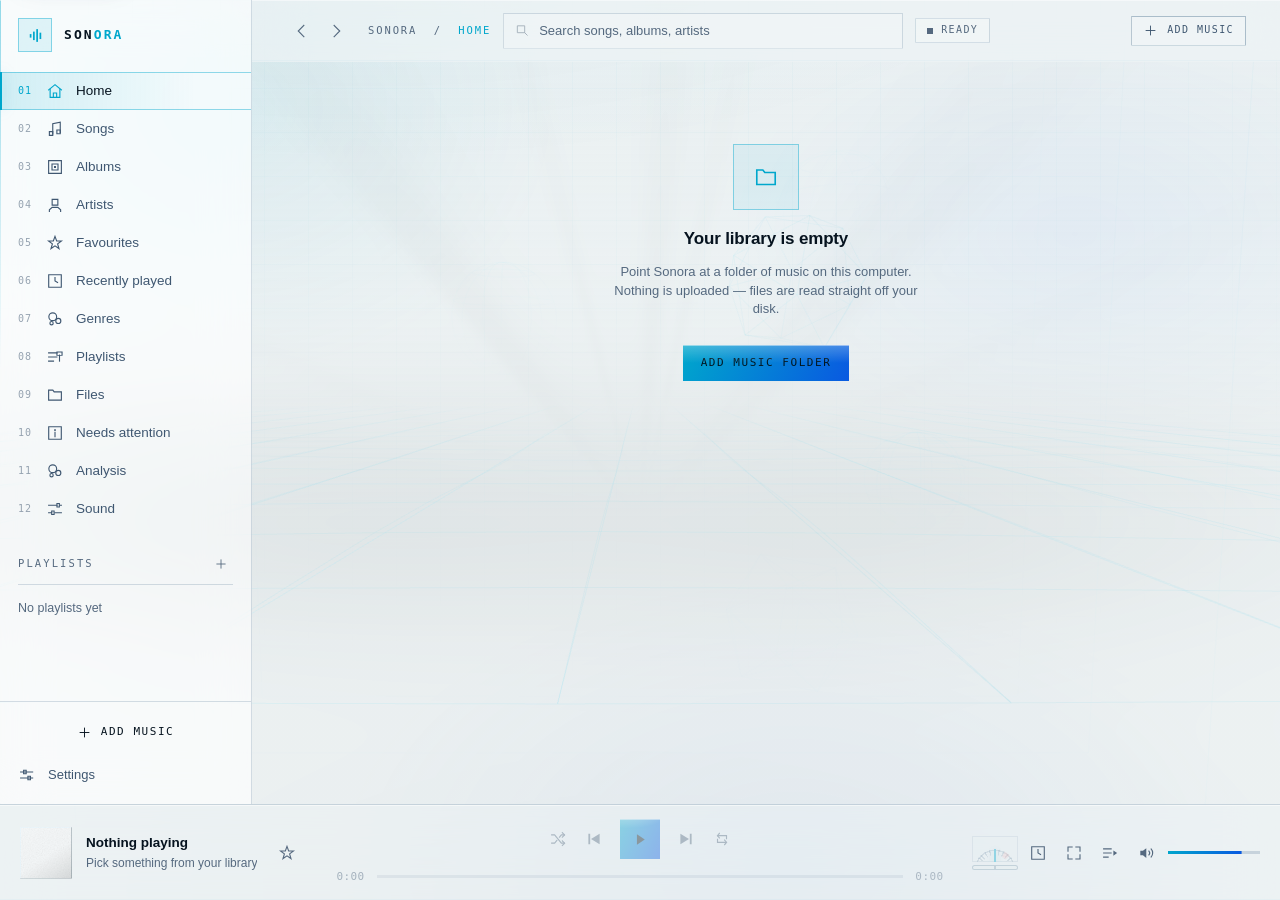
==== commit b6d4b894: "Periods, habits, chips, the end of the queue, the room and the rack Reel 1 — the day log, now that A" ====
--- a/index.html
+++ b/index.html
@@ -97,6 +97,9 @@
     <symbol id="i-sparkle" viewBox="0 0 24 24"><path d="m11 3.5 2 5.5 5.5 2-5.5 2-2 5.5-2-5.5-5.5-2 5.5-2z"/><path d="M18.5 15.5v4M20.5 17.5h-4"/></symbol>
     <symbol id="i-database" viewBox="0 0 24 24"><path d="M4.5 4.5h15v5h-15zM4.5 9.5h15v5h-15zM4.5 14.5h15v5h-15z"/><path d="M7 7h1.4M7 12h1.4M7 17h1.4"/></symbol>
     <symbol id="i-circles" viewBox="0 0 24 24"><circle cx="9" cy="9" r="5.2"/><circle cx="16.4" cy="14.6" r="3.4"/><circle cx="7.4" cy="17.6" r="2.2"/></symbol>
+    <!-- G4: the reference track. A ring with a mark through it — the thing you
+         measure everything else against. -->
+    <symbol id="i-target" viewBox="0 0 24 24"><circle cx="12" cy="12" r="7.5"/><circle cx="12" cy="12" r="2.6"/><path d="M12 1.8v3M12 19.2v3M1.8 12h3M19.2 12h3"/></symbol>
     <symbol id="i-sliders" viewBox="0 0 24 24"><path d="M3.5 7h11M19 7h1.5M3.5 17h4M12 17h8.5"/><path d="M14.6 4.6h3.2v4.8h-3.2zM7.6 14.6h3.2v4.8H7.6z"/></symbol>
     <symbol id="i-globe" viewBox="0 0 24 24"><circle cx="12" cy="12" r="8.5"/><path d="M3.5 12h17M12 3.5c2.4 2.6 3.6 5.4 3.6 8.5s-1.2 5.9-3.6 8.5c-2.4-2.6-3.6-5.4-3.6-8.5S9.6 6.1 12 3.5"/></symbol>
     <symbol id="i-link" viewBox="0 0 24 24"><path d="M10.5 13.5a4 4 0 0 0 5.7 0l2.8-2.8a4 4 0 0 0-5.7-5.7l-1.4 1.4"/><path d="M13.5 10.5a4 4 0 0 0-5.7 0L5 13.3a4 4 0 0 0 5.7 5.7l1.4-1.4"/></symbol>
--- a/css/layout.css
+++ b/css/layout.css
@@ -761,3 +761,47 @@
 
 @media (max-width: 1080px) { .vu { display: none; } }
 @media (prefers-reduced-motion: reduce) { .vu { display: none; } }
+
+
+/* ------------------------------------------------------------------ L12
+
+   Playlist folders, one level deep, and an order you chose. */
+.side-folder {
+  width: 100%;
+  display: flex;
+  align-items: center;
+  gap: 8px;
+  padding: 5px 10px;
+  background: none;
+  border: 0;
+  cursor: pointer;
+  color: var(--text-2);
+  font: inherit;
+  font-size: calc(12.5px * var(--scale));
+  text-align: left;
+  border-radius: calc(var(--radius) * 0.5);
+}
+.side-folder:hover { color: var(--text); background: var(--surface-hi); }
+.side-folder-tw {
+  flex: none;
+  display: flex;
+  color: var(--text-3);
+  transition: transform var(--dur-2) var(--ease);
+}
+.side-folder-tw .ico { width: 13px; height: 13px; }
+.side-folder.is-open .side-folder-tw { transform: rotate(90deg); }
+/* Indented rather than boxed: the sidebar is narrow and a border around four
+   rows costs more width than the nesting is worth saying. */
+.side-folder-body { padding-left: 13px; border-left: var(--hair) solid var(--line-2); margin-left: 15px; }
+.side-folder-body .side-empty { padding: 4px 10px; }
+
+/* Being dragged, and where it would land. */
+.side-playlist.is-dragging { opacity: .4; }
+.side-playlist.is-drop, .side-folder.is-drop {
+  box-shadow: inset 0 2px 0 -1px var(--accent);
+}
+.side-folder.is-drop { background: rgb(var(--accent-rgb) / .12); }
+
+@media (prefers-reduced-motion: reduce) {
+  .side-folder-tw { transition: none; }
+}
--- a/css/components.css
+++ b/css/components.css
@@ -953,6 +953,15 @@
 .seg:hover { color: var(--text-2); }
 .seg.is-on { background: rgb(var(--accent-rgb) / .16); color: var(--accent); box-shadow: inset 0 0 0 var(--hair) var(--accent-line); }
 
+/* A2: a second row of choices next to the first has to read as subordinate to
+   it — what the chart is grouped by is the question, and over what period is a
+   qualifier on it. Smaller and quieter says that without a label.
+   Its own class rather than `.segmented.sm`: `sm` was already in use on the
+   Sound page's shifter picker, and styling it here silently shortened a panel
+   on a page this change has nothing to do with. */
+.segmented.quiet { padding: 2px; }
+.segmented.quiet .seg { padding: 4px 9px; font-size: calc(9px * var(--scale)); letter-spacing: .1em; }
+
 .chip {
   display: inline-flex;
   align-items: center;
@@ -1246,6 +1255,56 @@
    when there is only room for one. */
 @media (max-width: 1180px) { .trow-played { display: none; } }
 @media (max-width: 1040px) { .trow-plays { display: none; } }
+
+/* B3: the stars.
+ *
+ * Drawn at rest as five faint outlines rather than as nothing, because a
+ * column that is invisible until you hover is a column nobody discovers. The
+ * unrated state is dim enough to read as "empty" from a metre away and solid
+ * enough to be a target. */
+.trow-rating { flex: none; width: 88px; }
+.rating {
+  display: inline-flex;
+  gap: 1px;
+  border-radius: var(--r-sm);
+  outline-offset: 2px;
+}
+.rating-star {
+  width: 16px; height: 20px;
+  display: grid; place-items: center;
+  padding: 0; border: 0; background: none;
+  color: var(--text-3);
+  cursor: pointer;
+  opacity: .45;
+  transition: opacity .12s ease, color .12s ease, transform .12s var(--ease-out);
+}
+/* Both glyphs occupy the same cell. Hiding the `<use>` stops it painting but
+   leaves the `<svg>` its box, so without this the star sits in the top half of
+   a button twice as tall as it looks — which is what the layout suite caught. */
+.rating-star > .ico { grid-area: 1 / 1; width: 13px; height: 13px; }
+.rating-star [href$="star-fill"] { display: none; }
+.rating-star.is-on {
+  color: var(--accent);
+  opacity: 1;
+}
+.rating-star.is-on [href$="star"] { display: none; }
+.rating-star.is-on [href$="star-fill"] { display: block; }
+.rating:hover .rating-star { opacity: .8; }
+.rating-star:hover { transform: scale(1.18); opacity: 1; }
+/* Hovering a star lights everything to its left, the way every rating control
+   since the beginning has — done with a sibling selector rather than script so
+   it costs nothing on a list that recycles its rows. */
+.rating:hover .rating-star:hover ~ .rating-star { opacity: .45; color: var(--text-3); }
+.rating:hover .rating-star:hover ~ .rating-star.is-on [href$="star-fill"] { display: none; }
+.rating:hover .rating-star:hover ~ .rating-star.is-on [href$="star"] { display: block; }
+.thead .trow-rating { width: 88px; }
+
+@media (max-width: 1120px) { .trow-rating { display: none; } }
+
+@media (prefers-reduced-motion: reduce) {
+  .rating-star { transition: none; }
+  .rating-star:hover { transform: none; }
+}
 
 /* Present to a screen reader, absent to everything else. Used for the live
    region that announces a queue row moving, which is not a visible event to
@@ -1639,3 +1698,137 @@
    reference and a second column of "custom" would crowd it. */
 .keys-edit.is-custom kbd { border-color: var(--accent-line); }
 .keys-foot { margin-top: 14px; font-size: calc(12px * var(--scale)); }
+
+
+/* D5: the undo stack, drawn. Newest at the top, which is the order it will be
+   undone in — a list that reads down and undoes up is a list nobody can aim
+   with. */
+.undo-history { max-height: 56vh; overflow-y: auto; }
+.undo-head {
+  margin: 14px 0 6px;
+  color: var(--text-3);
+  font-size: calc(10.5px * var(--scale));
+  text-transform: uppercase;
+  letter-spacing: .16em;
+  font-weight: 600;
+}
+.undo-head:first-child { margin-top: 0; }
+.undo-list { list-style: none; margin: 0; padding: 0; }
+.undo-list li {
+  display: flex;
+  align-items: center;
+  gap: 10px;
+  padding: 7px 0;
+  border-bottom: var(--hair) solid var(--line-2);
+}
+.undo-list li:last-child { border-bottom: 0; }
+.undo-label { flex: 1; min-width: 0; color: var(--text); font-size: calc(13px * var(--scale)); }
+.undo-when {
+  flex: none;
+  color: var(--text-3);
+  font-family: var(--mono);
+  font-size: calc(10.5px * var(--scale));
+  font-variant-numeric: tabular-nums;
+}
+/* Already taken back, and still reachable by redo. Greyed rather than removed:
+   an entry you cannot see is an entry you will not think to put back. */
+.undo-list.is-future li { opacity: .5; }
+
+/* The backup preview's list of what a file would bring. */
+.backup-list { margin: 8px 0 12px 18px; padding: 0; }
+.backup-list li { margin: 3px 0; color: var(--text-2); font-size: calc(13px * var(--scale)); }
+
+/* C1/C2/C3: direct manipulation.
+ *
+ * A drop target has to say it is one *before* the drop, which is the whole
+ * difficulty with drag and drop as an interface — the affordance is invisible
+ * until you commit. `is-dragging-tracks` on the root lights every target the
+ * moment a drag starts, so the answer to "where can this go" is on screen
+ * while it can still be acted on. */
+.trow.is-dragging, .card.is-dragging { opacity: .4; }
+
+html.is-dragging-tracks .side-playlist:not(.is-smart),
+html.is-dragging-tracks .nav-item[data-route="favourites"] {
+  outline: 1px dashed rgb(var(--accent-rgb) / .38);
+  outline-offset: -2px;
+  border-radius: var(--r-sm);
+}
+html.is-dragging-tracks .side-playlist.is-smart { opacity: .45; }
+
+.is-drop-tracks {
+  background: rgb(var(--accent-rgb) / .16) !important;
+  outline: 1px solid var(--accent) !important;
+  outline-offset: -2px;
+}
+
+/* The count that follows the pointer when more than one thing is moving. Off
+   screen at the moment it is captured, so it never paints in place. */
+.drag-ghost {
+  position: fixed;
+  top: -200px; left: -200px;
+  min-width: 36px; height: 36px;
+  display: grid; place-items: center;
+  padding: 0 10px;
+  border-radius: 999px;
+  background: var(--accent);
+  color: var(--on-accent);
+  font-family: var(--mono);
+  font-size: 13px;
+  font-weight: 600;
+  box-shadow: var(--shadow-2);
+  pointer-events: none;
+}
+
+/* E3: where the good bit starts.
+ *
+ * A hairline on the scrubber, over the waveform it belongs to. Deliberately
+ * quiet — it is a thing you notice coming rather than a control competing with
+ * the playhead — and it widens on hover of the bar so it can be aimed at. */
+.seek-hook {
+  position: absolute;
+  /* The track clips its children, so this is inset rather than overhanging —
+     an overhang would simply be cut off and the mark would look ragged. */
+  top: 0; bottom: 0;
+  width: 2px;
+  margin-left: -1px;
+  background: var(--accent);
+  opacity: .45;
+  border-radius: 1px;
+  pointer-events: none;
+  transition: opacity var(--dur-1) linear, box-shadow var(--dur-1) linear;
+}
+.seek:hover .seek-hook, .seek.is-active .seek-hook {
+  opacity: .95;
+  box-shadow: 0 0 6px 0 var(--accent-glow);
+}
+
+/* E3: the good-bit button on a row, which appears on hover like its
+   neighbours and only exists on tracks that have one. */
+.trow-hook { opacity: 0; transition: opacity var(--dur-1) linear, color var(--dur-1) linear; }
+.trow:hover .trow-hook, .trow-hook:focus-visible { opacity: 1; }
+.trow-hook:hover { color: var(--accent); }
+@media (hover: none) {
+  .trow-hook { opacity: 1; }
+}
+
+/* A plain determinate progress bar, for work that takes long enough to watch.
+   Scaled rather than sized, so the fill costs no layout on a bar that updates
+   thirty times a second. */
+.progress {
+  position: relative;
+  height: 4px;
+  margin: 10px 0 6px;
+  background: rgb(var(--bg-rgb) / .7);
+  box-shadow: inset 0 0 0 var(--hair) var(--line);
+  border-radius: 2px;
+  overflow: hidden;
+}
+.progress-fill {
+  position: absolute;
+  inset: 0;
+  transform-origin: 0 50%;
+  transform: scaleX(0);
+  background: var(--accent);
+  transition: transform .18s linear;
+}
+@media (prefers-reduced-motion: reduce) { .progress-fill { transition: none; } }
--- a/css/views.css
+++ b/css/views.css
@@ -390,6 +390,21 @@
   color: var(--text-2);
   line-height: 1.4;
 }
+/* R8: the rule between sides. Set in the same fine print as the spec block,
+   because it is a marking on the sleeve rather than another track. */
+.back-list li.back-disc {
+  grid-template-columns: 1fr;
+  margin: 4px 0 2px;
+  padding-top: 3px;
+  border-top: var(--hair) solid var(--line);
+  color: var(--text-3);
+  font-family: var(--mono);
+  font-size: calc(8.5px * var(--scale));
+  letter-spacing: .16em;
+  text-transform: uppercase;
+}
+.back-list li.back-disc:first-child { margin-top: 0; border-top: 0; }
+
 .back-n, .back-d {
   font-family: var(--mono);
   font-size: calc(9px * var(--scale));
@@ -431,6 +446,23 @@
 }
 .back-spec dt { color: var(--text-3); text-transform: uppercase; letter-spacing: .16em; }
 .back-spec dd { margin: 0; color: var(--text-2); font-variant-numeric: tabular-nums; overflow: hidden; text-overflow: ellipsis; white-space: nowrap; }
+
+/* B1: the note off the file, set as a note is set on a real sleeve — small,
+   italic, and clamped to three lines so a rip log cannot push the catalogue
+   number off the bottom of the card. */
+.back-note {
+  flex: none;
+  margin: 5px 0 0;
+  font-size: calc(9px * var(--scale));
+  line-height: 1.42;
+  font-style: italic;
+  color: var(--text-3);
+  display: -webkit-box;
+  -webkit-line-clamp: 3;
+  line-clamp: 3;
+  -webkit-box-orient: vertical;
+  overflow: hidden;
+}
 
 .back-cat {
   flex: none;
@@ -480,6 +512,7 @@
 }
 .flip-btn .ico { width: 13px; height: 13px; }
 .hero-show:hover .flip-btn, .flip-btn:focus-visible, .flip-btn[aria-pressed="true"] { opacity: 1; }
+.hero-show:hover .zoom-btn, .zoom-btn:focus-visible { opacity: 1; }
 .flip-btn:hover { color: var(--accent); background: rgb(var(--accent-rgb) / .12); }
 /* No pointer means no hover to reveal it with. */
 @media (hover: none) { .flip-btn { opacity: 1; } }
@@ -550,6 +583,11 @@
 .hero-facts { display: inline-flex; align-items: center; gap: 10px; white-space: nowrap; }
 .hero-link { color: var(--text); font-weight: 500; transition: color var(--dur-1) linear; }
 .hero-link:hover { color: var(--accent); }
+/* D1: a link that sits among facts rather than among names. It has to read as
+   part of the run of small print and still be plainly clickable, so it takes
+   the weight of the facts and keeps the underline on hover. */
+.hero-link.subtle { color: var(--text-2); font-weight: 400; }
+.hero-link.subtle:hover { color: var(--accent); text-decoration: underline; text-underline-offset: 3px; }
 .dot { width: 3px; height: 3px; background: currentColor; opacity: .45; }
 
 /* Wrapping rather than squeezing. Four controls and three gaps come to
@@ -1271,16 +1309,15 @@
  * takes its width from the grid, so the square is stated as a ratio. */
 .card .sleeve.has-back { aspect-ratio: 1 / 1; }
 
-/* R4: how far into the crate you are. Beside the record's name rather than
-   over it, and in the mono face the rest of the app uses for figures. */
+/* R4: how far into the crate you are. The third line of the block that names
+   the record, in the mono face the rest of the app uses for figures — placed
+   by the flex column above rather than at its own `bottom`, so a subtitle that
+   wraps pushes it down instead of printing through it. */
 .crate-count {
-  position: absolute;
-  left: 0; right: 0; bottom: 30px;
-  text-align: center;
   font-family: var(--mono);
   letter-spacing: .18em;
   color: var(--text-3);
-  pointer-events: none;
+  margin-top: 1px;
 }
 
 /* The half you have already been through. Warmer and a little more solid than
@@ -1941,3 +1978,719 @@
 /* The circle that stands for all the rest. Drawn as an outline rather than a
    disc, so it does not read as one more artist. */
 .circle-node.is-tail .circle-disc { fill: none; stroke: var(--line-2); stroke-dasharray: 3 4; }
+
+
+/* I4: a folder that is off. Dimmed rather than struck through — it is still
+   here, and everything Sonora knows about its tracks is still here too. */
+.settings-row.is-off .settings-name,
+.settings-row.is-off .settings-ico { opacity: .55; }
+
+/* I2: what an import could not read. */
+.fail-list { list-style: none; margin: 10px 0 0; padding: 0; max-height: 40vh; overflow-y: auto; }
+.fail-list li {
+  display: flex;
+  gap: 12px;
+  padding: 5px 0;
+  border-bottom: var(--hair) solid var(--line-2);
+  font-size: calc(12.5px * var(--scale));
+}
+.fail-list li:last-child { border-bottom: 0; }
+.fail-name { flex: 1; min-width: 0; color: var(--text); overflow: hidden; text-overflow: ellipsis; white-space: nowrap; }
+.fail-why { flex: none; max-width: 45%; color: var(--text-3); font-family: var(--mono); font-size: calc(10.5px * var(--scale)); overflow: hidden; text-overflow: ellipsis; white-space: nowrap; }
+
+/* I2: the file the scan is on, under the bar. */
+.scan-file {
+  color: var(--text-3);
+  font-size: calc(10.5px * var(--scale));
+  overflow: hidden;
+  text-overflow: ellipsis;
+  white-space: nowrap;
+  max-width: 220px;
+}
+
+
+/* ------------------------------------------------------------------ L4
+
+   Genres. Weighted tiles rather than a uniform grid: a genre with four tracks
+   and one with four hundred are not the same kind of thing, and a grid of
+   equal boxes says they are. */
+.genre-wall {
+  display: flex;
+  flex-wrap: wrap;
+  gap: 10px;
+  padding-bottom: 60px;
+}
+.genre-tile {
+  --w: 1;
+  flex: 1 1 calc(120px + 150px * var(--w));
+  min-width: calc(120px + 90px * var(--w));
+  min-height: calc(64px + 46px * var(--w));
+  display: flex;
+  flex-direction: column;
+  justify-content: flex-end;
+  gap: 3px;
+  padding: 12px 14px;
+  text-decoration: none;
+  border: var(--hair) solid var(--line);
+  border-radius: var(--radius);
+  --k: var(--cut-sm);
+  clip-path: var(--nick-ne);
+  background:
+    linear-gradient(150deg,
+      rgb(var(--accent-rgb) / calc(.05 + .10 * var(--w))),
+      rgb(var(--surface-rgb) / .7));
+  transition: border-color var(--dur-2) var(--ease), transform var(--dur-2) var(--ease);
+}
+.genre-tile:hover { border-color: var(--accent-line); transform: translateY(-2px); }
+.genre-tile:focus-visible { outline: 2px solid var(--accent); outline-offset: 2px; }
+.genre-name {
+  color: var(--text);
+  font-size: calc((13px + 5px * var(--w)) * var(--scale));
+  font-weight: 600;
+  letter-spacing: -.01em;
+}
+.genre-count {
+  color: var(--text-3);
+  font-family: var(--mono);
+  font-size: calc(10.5px * var(--scale));
+  letter-spacing: .06em;
+}
+@media (prefers-reduced-motion: reduce) {
+  .genre-tile { transition: none; }
+  .genre-tile:hover { transform: none; }
+}
+
+
+/* ------------------------------------------------------------------ L9
+
+   Needs attention. Six findings the application already had and kept in six
+   places. Each is a count, the list behind it, and one thing to do. */
+.attn { display: flex; flex-direction: column; gap: 12px; padding-bottom: 70px; }
+.attn-card {
+  border: var(--hair) solid var(--line);
+  border-radius: var(--radius);
+  background: rgb(var(--surface-rgb) / .55);
+  overflow: hidden;
+}
+.attn-head {
+  width: 100%;
+  display: flex;
+  align-items: center;
+  gap: 14px;
+  padding: 14px 16px;
+  background: none;
+  border: 0;
+  cursor: pointer;
+  text-align: left;
+  color: inherit;
+  font: inherit;
+}
+.attn-head:hover { background: var(--surface-hi); }
+.attn-ico { flex: none; color: var(--text-3); display: flex; }
+.attn-ico .ico { width: 18px; height: 18px; }
+.attn-text { flex: 1; min-width: 0; display: flex; flex-direction: column; gap: 2px; }
+.attn-text b { color: var(--text); font-size: calc(14px * var(--scale)); font-weight: 600; }
+.attn-note { color: var(--text-3); font-size: calc(12px * var(--scale)); }
+/* The number is the point of the row, so it is set like one: mono, large, and
+   at the end where the eye lands after the label. */
+.attn-count {
+  flex: none;
+  font-family: var(--mono);
+  font-size: calc(17px * var(--scale));
+  font-variant-numeric: tabular-nums;
+  color: var(--accent);
+}
+.attn-head[aria-expanded="true"] { background: var(--surface-hi); }
+.attn-actions { padding: 0 16px 12px; }
+.attn-body { padding: 0 16px 14px; max-height: 52vh; overflow-y: auto; }
+
+.attn-albums { display: flex; flex-wrap: wrap; gap: 8px; }
+.attn-album {
+  display: flex;
+  flex-direction: column;
+  gap: 1px;
+  padding: 8px 12px;
+  border: var(--hair) solid var(--line-2);
+  border-radius: calc(var(--radius) * 0.6);
+  text-decoration: none;
+  font-size: calc(12.5px * var(--scale));
+}
+.attn-album:hover { border-color: var(--accent-line); }
+.attn-album b { color: var(--text); font-weight: 550; }
+.attn-album span { color: var(--text-3); font-size: calc(11px * var(--scale)); }
+
+.attn-group { padding: 8px 0; border-bottom: var(--hair) solid var(--line-2); }
+.attn-group > b { color: var(--text); font-size: calc(13px * var(--scale)); }
+.attn-file { display: flex; gap: 12px; padding: 3px 0 0 14px; }
+.attn-path {
+  flex: 1;
+  min-width: 0;
+  color: var(--text-2);
+  font-size: calc(11.5px * var(--scale));
+  overflow: hidden;
+  text-overflow: ellipsis;
+  white-space: nowrap;
+  direction: rtl;                 /* the filename matters more than the root */
+  text-align: left;
+}
+.attn-meta {
+  flex: none;
+  color: var(--text-3);
+  font-family: var(--mono);
+  font-size: calc(10.5px * var(--scale));
+}
+
+
+/* L11: find and replace. The preview is the point of the dialog, so it gets
+   the room — everything above it is three lines of form. */
+.replace-form { display: flex; flex-direction: column; gap: 8px; }
+.replace-row { display: flex; align-items: center; gap: 10px; }
+.replace-label { flex: none; width: 96px; color: var(--text-3); font-size: calc(12.5px * var(--scale)); }
+.replace-row .input, .replace-row .settings-select { flex: 1; max-width: none; }
+.replace-out {
+  margin-top: 6px;
+  padding-top: 10px;
+  border-top: var(--hair) solid var(--line);
+  max-height: 34vh;
+  overflow-y: auto;
+}
+.replace-count { color: var(--accent); font-size: calc(13px * var(--scale)); margin-bottom: 6px; }
+.replace-list { list-style: none; margin: 0; padding: 0; }
+.replace-list li {
+  display: flex;
+  align-items: baseline;
+  gap: 8px;
+  padding: 3px 0;
+  font-size: calc(12.5px * var(--scale));
+}
+.replace-from { color: var(--text-3); text-decoration: line-through; }
+.replace-arrow { color: var(--text-3); flex: none; }
+.replace-to { color: var(--text); }
+.attn-tools { margin-bottom: 14px; }
+
+
+/* L13/L14: importing playlist files. */
+.m3u-missing { margin-top: 10px; }
+.m3u-missing summary { cursor: pointer; color: var(--text-2); font-size: calc(12.5px * var(--scale)); }
+.found-lists { list-style: none; margin: 10px 0 0; padding: 0; max-height: 40vh; overflow-y: auto; }
+.found-lists li { padding: 4px 0; }
+.found-lists label { display: flex; align-items: center; gap: 9px; cursor: pointer; }
+.found-lists span {
+  color: var(--text-2);
+  font-size: calc(12.5px * var(--scale));
+  overflow: hidden;
+  text-overflow: ellipsis;
+  white-space: nowrap;
+}
+
+
+/* L17: the overrides you have set, as chips you can walk back to. */
+.over-list { display: flex; flex-wrap: wrap; gap: 5px; margin-top: 4px; align-items: center; }
+.over-chip {
+  padding: 2px 8px;
+  border: var(--hair) solid var(--line-2);
+  border-radius: 999px;
+  color: var(--text-2);
+  text-decoration: none;
+  font-size: calc(11.5px * var(--scale));
+}
+.over-chip:hover { border-color: var(--accent-line); color: var(--accent); }
+
+
+/* R6: the cover, looked at.
+   Black rather than the app's own scrim: this is a picture being shown, and
+   anything tinted behind it is a colour cast over somebody's artwork. */
+.lb {
+  position: fixed;
+  inset: 0;
+  z-index: 1200;
+  display: grid;
+  grid-template-rows: minmax(0, 1fr) auto;
+  gap: 14px;
+  padding: 28px;
+  background: rgb(0 0 0 / .92);
+  backdrop-filter: blur(6px);
+  -webkit-backdrop-filter: blur(6px);
+}
+.lb-frame { display: grid; place-items: center; min-height: 0; }
+.lb-img {
+  max-width: 100%;
+  max-height: 100%;
+  /* Nearest-neighbour would be honest about a small cover and unbearable to
+     look at; a smooth upscale is what every image viewer does and the caption
+     says what the real size is. */
+  object-fit: contain;
+  box-shadow: 0 30px 90px -30px rgb(0 0 0 / .9);
+  border-radius: 2px;
+}
+.lb-bar {
+  display: flex;
+  align-items: center;
+  gap: 16px;
+  color: var(--text-2);
+}
+.lb-text { flex: 1; min-width: 0; display: flex; flex-direction: column; gap: 1px; }
+.lb-text b { color: #fff; font-size: calc(15px * var(--scale)); }
+.lb-text span { color: rgb(255 255 255 / .6); font-size: calc(12.5px * var(--scale)); }
+.lb-size {
+  flex: none;
+  color: rgb(255 255 255 / .45);
+  font-family: var(--mono);
+  font-size: calc(11px * var(--scale));
+  letter-spacing: .08em;
+}
+.lb-close { color: rgb(255 255 255 / .8); }
+.lb-close:hover { color: #fff; }
+/* The page behind it does not scroll while it is up. */
+body.lb-open { overflow: hidden; }
+
+/* Two buttons on the floor now, so they sit either side of the centre line
+   rather than both claiming it. The flip keeps the left half and hangs off its
+   own right edge; Look takes the right half and hangs off its left. */
+.hero-show .flip-btn { left: calc(50% - 7px); transform: translateX(-100%); }
+.hero-show .zoom-btn { left: calc(50% + 7px); transform: none; }
+
+
+/* ------------------------------------------------------------------ R9
+
+   Wear.
+
+   Two marks, both bounded so a favourite record stays readable: a ring where
+   the disc has rubbed the inside of the sleeve, and a little more sheen where
+   the card has been handled. `--wear` is the Look's own dial and is zero by
+   default; `--played` is this record's own figure, set by renderAlbumCard.
+
+   Drawn on the stage rather than on the artwork, so it sits *on* the sleeve
+   in the same plane as the edge and the highlight rather than being composited
+   into somebody's picture. */
+.card-art { --worn: calc(var(--wear, 0) * var(--played, 0)); }
+.card-art::before {
+  content: "";
+  position: absolute;
+  inset: 0;
+  z-index: 3;
+  pointer-events: none;
+  opacity: var(--worn);
+  /* The ring: a disc-shaped scuff at about the radius of a 12" record inside a
+     12" sleeve, which is nearly the full width — and never reaching the
+     middle, where the title usually is. */
+  background:
+    radial-gradient(circle at 50% 50%,
+      transparent 0 40%,
+      rgb(255 255 255 / .05) 43%,
+      rgb(255 255 255 / .11) 46%,
+      rgb(255 255 255 / .05) 49%,
+      transparent 52%),
+    radial-gradient(circle at 50% 50%,
+      transparent 0 45%,
+      rgb(0 0 0 / .10) 47.5%,
+      transparent 50%);
+  mix-blend-mode: soft-light;
+  border-radius: inherit;
+}
+/* And the handled corners: brighter where a card is picked up, which is the
+   top corners and the leading edge. */
+.card-art::after {
+  content: "";
+  position: absolute;
+  inset: 0;
+  z-index: 3;
+  pointer-events: none;
+  opacity: calc(var(--worn) * .7);
+  background:
+    radial-gradient(120% 80% at 8% 4%, rgb(255 255 255 / .16), transparent 42%),
+    radial-gradient(120% 80% at 96% 6%, rgb(255 255 255 / .12), transparent 40%);
+  mix-blend-mode: screen;
+  border-radius: inherit;
+}
+
+
+/* ------------------------------------------------------------------ R10
+
+   The shop window. Over everything but under nothing — a click anywhere takes
+   it away, so it must not eat the click that dismisses it. */
+.idle {
+  position: fixed;
+  inset: 0;
+  z-index: 1100;
+  pointer-events: none;
+  display: grid;
+  place-items: center;
+  background: rgb(var(--bg-rgb) / .96);
+  animation: idle-in 600ms var(--ease) both;
+}
+.idle.is-out { animation: idle-out 300ms var(--ease) both; }
+@keyframes idle-in { from { opacity: 0 } to { opacity: 1 } }
+@keyframes idle-out { from { opacity: 1 } to { opacity: 0 } }
+
+.idle-stack {
+  position: relative;
+  width: min(58vmin, 520px);
+  aspect-ratio: 1;
+}
+.idle-face {
+  position: absolute;
+  inset: 0;
+  opacity: 0;
+  transform: scale(1.04);
+  transition: opacity 1600ms var(--ease), transform 9000ms linear;
+  box-shadow: 0 40px 120px -40px rgb(0 0 0 / .9);
+  background: rgb(var(--surface-rgb) / .6);
+}
+/* The drift: a very slow push in, so a still picture is not a still picture. */
+.idle-face.is-in { opacity: 1; transform: scale(1.09); }
+.idle-img { width: 100%; height: 100%; object-fit: cover; display: block; }
+
+.idle-caption {
+  position: absolute;
+  left: 0; right: 0;
+  bottom: 8vh;
+  text-align: center;
+  display: flex;
+  flex-direction: column;
+  gap: 3px;
+}
+.idle-caption b { color: var(--text); font-size: calc(19px * var(--scale)); font-weight: 600; }
+.idle-caption span { color: var(--text-3); font-size: calc(13px * var(--scale)); }
+
+@media (prefers-reduced-motion: reduce) {
+  /* The covers still change; they simply cut rather than gliding. */
+  .idle, .idle.is-out { animation: none; }
+  .idle-face { transition: none; transform: none; }
+  .idle-face.is-in { transform: none; }
+}
+
+
+/* ------------------------------------------------------------------ R7
+
+   The gatefold.
+
+   The spread is twice the width of the sleeve and hangs off its left edge, so
+   opening pushes the left-hand panel out into the space the hero has and the
+   right-hand panel stays exactly where the cover was — which is what a
+   gatefold does when you open it on a table. */
+.sleeve-back.is-gate {
+  display: grid;
+  grid-template-columns: 1fr 1fr;
+  gap: 0;
+  padding: 0;
+  width: 200%;
+  left: -100%;
+}
+.gate-panel {
+  display: flex;
+  flex-direction: column;
+  gap: 8px;
+  padding: 15px 16px 12px;
+  min-width: 0;
+  overflow: hidden;
+}
+/* The fold. A crease rather than a border: two panels of one sheet, and the
+   light catches the valley between them. */
+.gate-left {
+  border-right: var(--hair) solid var(--line);
+  box-shadow: inset -14px 0 18px -18px rgb(0 0 0 / .8);
+}
+.gate-right { box-shadow: inset 14px 0 18px -18px rgb(0 0 0 / .8); }
+.gate-list { flex: 1 1 auto; min-height: 0; }
+
+/* While it is open the hero gives the spread the room, and the text goes
+   underneath rather than being squeezed into a column. */
+.hero-show.is-open { flex-wrap: wrap; }
+.hero-show.is-open .sleeve-stage { margin-right: var(--sleeve-size); }
+.hero-show.is-open .hero-meta { flex-basis: 100%; }
+
+@media (max-width: 720px) {
+  /* No room to open sideways: the spread stacks instead, which is a gatefold
+     stood on its end and is still legible. */
+  .sleeve-back.is-gate { grid-template-columns: 1fr; width: 100%; left: 0; grid-template-rows: 1fr 1fr; }
+  .gate-left { border-right: 0; border-bottom: var(--hair) solid var(--line); box-shadow: none; }
+  .gate-right { box-shadow: none; }
+  .hero-show.is-open .sleeve-stage { margin-right: 0; }
+}
+
+
+/* ------------------------------------------------------------------ T2/T3
+
+   What a record measures. Four figures at most, each with what it means under
+   it — a panel of bare numbers is a panel nobody reads twice. */
+.analysis { margin-top: 26px; }
+.analysis-grid {
+  display: grid;
+  grid-template-columns: repeat(auto-fit, minmax(170px, 1fr));
+  gap: 10px;
+}
+.analysis-cell {
+  padding: 12px 14px;
+  border: var(--hair) solid var(--line);
+  border-radius: var(--radius);
+  --k: var(--cut-sm);
+  clip-path: var(--nick-ne);
+  background: rgb(var(--surface-rgb) / .5);
+}
+.analysis-cell.is-warn { border-color: rgb(var(--accent-rgb) / .3); background: rgb(255 200 87 / .06); }
+.analysis-label {
+  color: var(--text-3);
+  font-family: var(--mono);
+  font-size: calc(9.5px * var(--scale));
+  letter-spacing: .16em;
+  text-transform: uppercase;
+}
+.analysis-value {
+  color: var(--text);
+  font-size: calc(23px * var(--scale));
+  font-variant-numeric: tabular-nums;
+  letter-spacing: -.02em;
+  margin: 3px 0 2px;
+}
+.analysis-cell.is-warn .analysis-value { color: var(--warn); }
+.analysis-note { color: var(--text-3); font-size: calc(11.5px * var(--scale)); line-height: 1.35; }
+.analysis-foot { margin-top: 10px; font-size: calc(11.5px * var(--scale)); }
+
+/* D2: why a record is on the "Near this one" shelf. Printed under the card
+   rather than in a tooltip — the reason is the point of the shelf, and a claim
+   you have to hover to read is a claim nobody checks. */
+.card-why {
+  margin-top: 2px;
+  font-family: var(--mono);
+  font-size: calc(9.5px * var(--scale));
+  letter-spacing: .07em;
+  text-transform: uppercase;
+  color: var(--text-3);
+  white-space: nowrap;
+  overflow: hidden;
+  text-overflow: ellipsis;
+}
+
+/* A3: what the day log noticed.
+ *
+ * Set as a remark rather than as a card: no panel, no heading, no dismiss
+ * button. It is one sentence with a mark beside it and a link under it, and it
+ * should be possible to read the whole page without ever noticing that it is
+ * there — which is the right weight for something describing you to yourself. */
+.home-noticed { margin: 6px 0 2px; }
+.noticed {
+  display: inline-flex;
+  align-items: baseline;
+  gap: 10px;
+  padding: 10px 14px;
+  border-left: 2px solid rgb(var(--accent-rgb) / .5);
+  color: var(--text-2);
+  font-size: calc(13.5px * var(--scale));
+  line-height: 1.5;
+  transition: color var(--dur-1) linear, border-color var(--dur-1) linear;
+}
+.noticed:hover { color: var(--text); border-left-color: var(--accent); }
+.noticed-mark { color: var(--accent); opacity: .7; align-self: center; }
+.noticed-mark svg { width: 14px; height: 14px; display: block; }
+
+/* D3: the filter language, made pressable.
+ *
+ * A wrapping row rather than a scroller: all seventeen should be visible at
+ * once on a desktop, because the whole point is that somebody who did not know
+ * they existed sees them. On a phone it becomes three or four rows, which is
+ * still better than a horizontal scroller that hides half of them. */
+.filter-chips {
+  display: flex;
+  flex-wrap: wrap;
+  gap: 6px;
+  margin: -4px 0 18px;
+}
+.filter-chip {
+  cursor: pointer;
+  transition: color var(--dur-1) linear, background var(--dur-2) var(--ease), box-shadow var(--dur-1) linear;
+}
+.filter-chip:hover { color: var(--text); background: rgb(var(--surface-2-rgb) / .9); }
+.filter-chip.is-on {
+  background: rgb(var(--accent-rgb) / .16);
+  color: var(--accent);
+  box-shadow: inset 0 0 0 var(--hair) var(--accent-line);
+}
+
+/* What the box actually understood. Printed rather than implied, because a
+   search that quietly drops a word you typed is a search you stop trusting. */
+.search-reading {
+  display: flex;
+  align-items: center;
+  flex-wrap: wrap;
+  gap: 8px;
+  margin: -10px 0 18px;
+}
+.search-token {
+  font-family: var(--mono);
+  font-size: calc(10.5px * var(--scale));
+  padding: 2px 7px;
+  color: var(--accent);
+  background: rgb(var(--accent-rgb) / .1);
+  box-shadow: inset 0 0 0 var(--hair) var(--accent-line);
+  border-radius: var(--r-sm);
+}
+
+/* D6: search inside what you are looking at.
+ *
+ * Pushed to the right end of the toolbar it lives in, so it reads as a
+ * qualifier on the page rather than as a second global search — the one in the
+ * topbar is the global one, and two identical fields on one screen would be a
+ * question about which is which. */
+.page-filter {
+  display: inline-flex;
+  align-items: center;
+  gap: 6px;
+  margin-left: auto;
+  min-width: 0;
+}
+.page-filter-ico { display: grid; place-items: center; color: var(--text-3); }
+.page-filter-ico svg { width: 14px; height: 14px; }
+.page-filter-input {
+  width: clamp(140px, 22vw, 240px);
+  height: 30px;
+  padding: 0 10px;
+  font-size: calc(12.5px * var(--scale));
+}
+.page-filter-input::-webkit-search-cancel-button { filter: grayscale(1); opacity: .5; }
+.page-filter-count {
+  font-family: var(--mono);
+  font-size: calc(10px * var(--scale));
+  letter-spacing: .1em;
+  color: var(--text-3);
+  white-space: nowrap;
+}
+/* A toolbar that holds nothing but the field does not need a toolbar's height. */
+.toolbar-thin { min-height: 0; margin-bottom: 10px; }
+
+@media (max-width: 560px) {
+  .page-filter { margin-left: 0; width: 100%; }
+  .page-filter-input { width: 100%; }
+}
+
+/* F1: a record being dropped into a place on the wall.
+ *
+ * The mark goes on the *left edge* of the card you are hovering, because that
+ * is where the record will land — "before this one" is a position between two
+ * things, and a highlight over the whole card would say "into this one". */
+.is-arranging .card { cursor: grab; }
+.card.is-drop-before { position: relative; }
+.card.is-drop-before::after {
+  content: "";
+  position: absolute;
+  inset: -6px auto -6px -11px;
+  width: 2px;
+  background: var(--accent);
+  box-shadow: 0 0 8px 0 var(--accent-glow);
+  pointer-events: none;
+}
+
+/* F2: the records left out.
+ *
+ * A pile beside the crate rather than a shelf above it: overlapping, each one
+ * at its own slight angle, the newest on top. It is meant to read as objects
+ * that were put down rather than as a row of results. */
+.crate-pile {
+  display: flex;
+  align-items: center;
+  gap: 18px;
+  margin: 0 0 14px;
+  min-height: 62px;
+}
+.crate-pile-label { flex: none; color: var(--text-3); }
+.crate-pile-stack {
+  display: flex;
+  align-items: center;
+  /* Negative gap is the pile. Each sleeve covers most of the one under it, the
+     way they actually settle. */
+  padding-left: 4px;
+}
+.crate-pile-card {
+  flex: none;
+  width: 52px; height: 52px;
+  margin-left: -20px;
+  padding: 0;
+  border-radius: 2px;
+  overflow: hidden;
+  background: var(--surface-2);
+  box-shadow: 0 2px 8px rgb(0 0 0 / .35), inset 0 0 0 var(--hair) var(--line);
+  transform: rotate(var(--tilt, 0deg));
+  /* Later cards sit on top, so the pile reads newest-first from the left. */
+  z-index: calc(20 - var(--i, 0));
+  position: relative;
+  transition: transform var(--dur-2) var(--ease-out), box-shadow var(--dur-2) linear;
+  cursor: pointer;
+}
+.crate-pile-card:first-child { margin-left: 0; }
+.crate-pile-card:hover, .crate-pile-card:focus-visible {
+  transform: rotate(var(--tilt, 0deg)) translateY(-6px) scale(1.06);
+  z-index: 30;
+  box-shadow: 0 8px 18px rgb(0 0 0 / .45), inset 0 0 0 var(--hair) var(--accent-line);
+}
+.crate-pile-card .art-img { width: 100%; height: 100%; object-fit: cover; display: block; }
+
+/* F4: which axis the room is walked along, on the HUD with the decade rail. */
+.floor-axis {
+  position: absolute;
+  top: 14px; left: 50%;
+  transform: translateX(-50%);
+  pointer-events: auto;
+  z-index: 4;
+}
+@media (max-width: 780px) {
+  .floor-axis { position: static; transform: none; margin: 0 auto 8px; }
+  .crate-pile { gap: 10px; }
+  .crate-pile-label { display: none; }
+}
+
+@media (prefers-reduced-motion: reduce) {
+  .crate-pile-card { transition: none; }
+  .crate-pile-card:hover, .crate-pile-card:focus-visible { transform: rotate(var(--tilt, 0deg)); }
+}
+
+/* F7: the inner sleeve.
+ *
+ * Set the way the back of a record is: small, generously leaded, and given the
+ * space between the tracklist and the catalogue number rather than crowding
+ * either. It only exists when the files carry something, so it never leaves a
+ * heading over an empty panel. */
+.gate-notes {
+  flex: 1 1 auto;
+  min-height: 0;
+  overflow: hidden;
+  display: flex;
+  flex-direction: column;
+  gap: 6px;
+  padding-top: 6px;
+  margin-top: 4px;
+  border-top: var(--hair) solid var(--line);
+}
+.gate-note {
+  margin: 0;
+  font-size: calc(8.5px * var(--scale));
+  line-height: 1.5;
+  font-style: italic;
+  color: var(--text-3);
+  display: -webkit-box;
+  -webkit-line-clamp: 4;
+  line-clamp: 4;
+  -webkit-box-orient: vertical;
+  overflow: hidden;
+}
+.gate-credits {
+  display: grid;
+  grid-template-columns: auto minmax(0, 1fr);
+  gap: 2px 8px;
+  margin: 0;
+  font-size: calc(8px * var(--scale));
+  min-height: 0;
+  overflow: hidden;
+}
+.gate-credits dt {
+  color: var(--text-3);
+  text-transform: uppercase;
+  letter-spacing: .14em;
+  white-space: nowrap;
+}
+.gate-credits dd {
+  margin: 0;
+  color: var(--text-2);
+  overflow: hidden;
+  text-overflow: ellipsis;
+  white-space: nowrap;
+}
--- a/css/visualizer.css
+++ b/css/visualizer.css
@@ -527,3 +527,52 @@
   .deck.is-spinning .deck-platter { animation: none; }
   .deck-arm { transition: none; }
 }
+
+
+/* R11: the credits, beside the words and the turntable.
+   Set as a definition list, because that is what it is — a label and a name,
+   and a table would be three columns of nothing on most files. */
+.stage-credits {
+  margin-top: 18px;
+  max-width: 44ch;
+  max-height: 34vh;
+  overflow-y: auto;
+  -webkit-mask-image: linear-gradient(to bottom, #000 88%, transparent);
+  mask-image: linear-gradient(to bottom, #000 88%, transparent);
+}
+.stage-credit-list {
+  display: grid;
+  grid-template-columns: auto minmax(0, 1fr);
+  gap: 4px 18px;
+  margin: 0;
+}
+.stage-credit-list dt {
+  color: var(--text-3);
+  font-family: var(--mono);
+  font-size: calc(9.5px * var(--scale));
+  letter-spacing: .16em;
+  text-transform: uppercase;
+  white-space: nowrap;
+  padding-top: 2px;
+}
+.stage-credit-list dd {
+  margin: 0;
+  color: var(--text-2);
+  font-size: calc(13px * var(--scale));
+  overflow-wrap: anywhere;
+}
+
+/* B1: the note off the file, set apart from the fields above it because it is
+   the only thing on this panel written in sentences. */
+.stage-credit-note {
+  margin: 12px 0 0;
+  padding-top: 10px;
+  border-top: var(--hair) solid var(--line);
+  color: var(--text-3);
+  font-size: calc(12px * var(--scale));
+  line-height: 1.5;
+  font-style: italic;
+  max-height: 7.5em;
+  overflow-y: auto;
+  overflow-wrap: anywhere;
+}
--- a/css/sound.css
+++ b/css/sound.css
@@ -515,3 +515,53 @@
   font-size: calc(11px * var(--scale));
   pointer-events: none;
 }
+
+/* F6: the "show me" beside the drift setting.
+   The row already spends all three of its columns on the label, the slider and
+   its readout, so this takes a line of its own under them rather than a fourth
+   column that would push the slider into nothing. */
+.look-row .look-demo {
+  grid-column: 1 / -1;
+  justify-self: end;
+  white-space: nowrap;
+  margin-top: 2px;
+}
+
+/* G5: gain reduction, as two meters.
+ *
+ * They read right-to-left from zero, because reduction is negative and a bar
+ * that grows rightward for "quieter" points the wrong way. The ticks are every
+ * three decibels, drawn as a repeating gradient so the scale costs no
+ * elements. */
+.gr-pair { display: contents; }
+.gr-row .gr {
+  position: relative;
+  height: 8px;
+  min-width: 0;
+  background: rgb(var(--bg-rgb) / .65);
+  box-shadow: inset 0 0 0 var(--hair) var(--line);
+  overflow: hidden;
+  border-radius: 1px;
+}
+.gr-fill {
+  position: absolute;
+  inset: 0;
+  /* Anchored at the right, so the bar eats leftward into the meter — the
+     direction the level is actually going. */
+  transform-origin: 100% 50%;
+  transform: scaleX(0);
+  background: linear-gradient(90deg, var(--warn), rgb(var(--accent-rgb) / .85));
+  transition: none;
+}
+.gr-ticks {
+  position: absolute;
+  inset: 0;
+  /* `--line` is already the hairline colour in both themes, so the ticks need
+     no token of their own — and inherit the theme for free. */
+  background: repeating-linear-gradient(90deg,
+    transparent 0 calc(25% - 1px), var(--line) calc(25% - 1px) 25%);
+  pointer-events: none;
+}
+.gr.is-idle { opacity: .4; }
+.gr.is-idle .gr-fill { transform: scaleX(0); }
+.gr-val { font-variant-numeric: tabular-nums; }
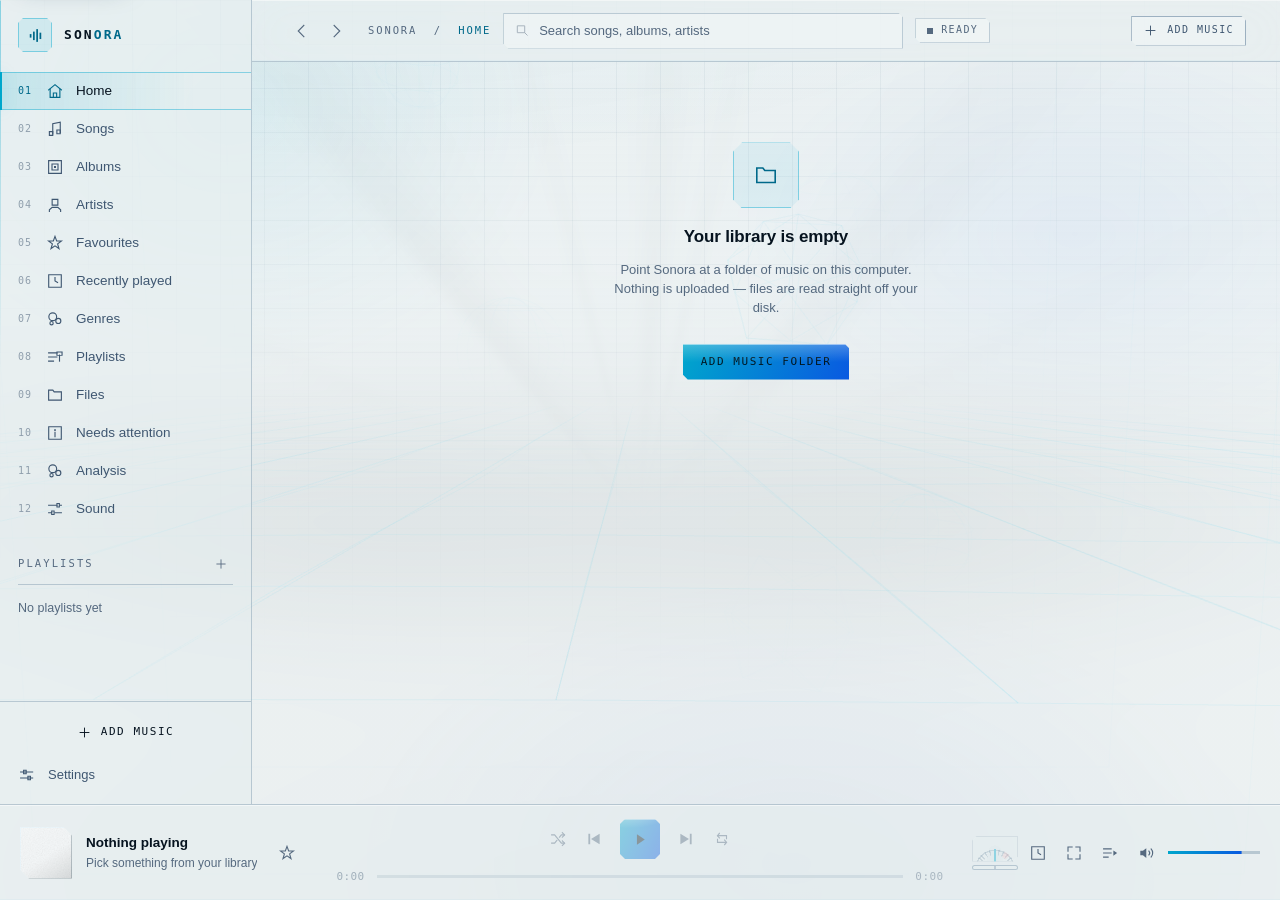
==== commit fe31baef: "The corners were never cut, and other things nobody could see The defining rule of this interface is" ====
--- a/index.html
+++ b/index.html
@@ -157,7 +157,7 @@
     <h1 class="intro-word" aria-label="Sonora"><span>S</span><span>O</span><span>N</span><span>O</span><span>R</span><span>A</span></h1>
     <p class="intro-tag">Your music, played from your own disk.</p>
     <div class="intro-meter"><i></i></div>
-    <p class="intro-hint">Press any key to skip</p>
+    <p class="intro-hint">Tap or press any key to skip</p>
   </div>
 </div>
 
--- a/css/base.css
+++ b/css/base.css
@@ -65,11 +65,31 @@
 
   --accent:      rgb(var(--accent-rgb));
   --accent-2:    rgb(var(--accent-2-rgb));
+  /* J3: the accent, as *ink*.
+   *
+   * `--accent` is a light: it glows, it draws rules and rims, and against a
+   * dark ground it also reads perfectly well as text. Against a light one it
+   * does not — an accent chosen to shine on black is a pale cyan on white, and
+   * the contrast pass found it at 2.02:1 on a dialog title and 2.18:1 on every
+   * selected segment, which is to say the *chosen* state was the least legible
+   * thing on the page.
+   *
+   * So text gets its own token. Here it is the accent itself, unchanged;
+   * in the light scheme it is the same hue taken down until it clears 4.5:1
+   * against every surface anything accented is ever set on — including the
+   * accent's own 16% tint, which is the hardest of them. */
+  --accent-ink:  rgb(var(--accent-rgb));
   --accent-soft: rgb(var(--accent-rgb) / .14);
   --accent-line: rgb(var(--accent-rgb) / .42);
   --accent-glow: rgb(var(--accent-rgb) / calc(.40 * var(--glow)));
   --accent-grad: linear-gradient(115deg, rgb(var(--accent-rgb)), rgb(var(--accent-2-rgb)));
 
+  /* Both of these are *ink* as well as fill — `.btn.danger` sets `--danger` as
+     its text colour, and the NO DECODER badge sets `--warn` as its. Chosen for
+     a near-black ground they measure 13.05:1 and fine; the same two on white
+     measure 1.54:1 and 3.22:1, so the light scheme redefines them below. The
+     amber was the worse of the two by far: the one piece of text on the page
+     whose whole job is to warn you was the least legible thing on it. */
   --danger: #ff4d6a;
   --warn:   #ffc857;
 
@@ -80,19 +100,53 @@
   --hair:   1px;
   --radius: 0px;                  /* non-zero only in the rounded corner mode */
 
-  /* The three chamfer shapes the whole interface is cut from. Each reads
-     `--k` off the element that uses it, so one shape token serves every size:
-     set `--k` and ask for the family you want. Setting a family to `none`
-     turns every chamfer in the app square at once, which is how the corner
-     style becomes a preference rather than a rewrite. */
-  --nick-ne: polygon(0 0, calc(100% - var(--k)) 0, 100% var(--k),
-                     100% 100%, var(--k) 100%, 0 calc(100% - var(--k)));
-  --nick-nw: polygon(var(--k) 0, 100% 0, 100% calc(100% - var(--k)),
-                     calc(100% - var(--k)) 100%, 0 100%, 0 var(--k));
-  --nick-all: polygon(var(--k) 0, calc(100% - var(--k)) 0, 100% var(--k),
-                      100% calc(100% - var(--k)), calc(100% - var(--k)) 100%,
-                      var(--k) 100%, 0 calc(100% - var(--k)), 0 var(--k));
-  --k: 0px;
+  /* The chamfer. Three families, three sizes, nine shapes — and not one of
+     them reads a variable off the element that uses it.
+   *
+   * This used to be three tokens holding `var(--k)`, with each element setting
+   * its own `--k` before asking for a family. It could never have worked. A
+   * custom property's `var()` references are substituted when *that property*
+   * is computed, which for a token declared on `:root` means they are resolved
+   * against `:root` — where `--k` was `0px`. What inherited down to all
+   * forty-nine sites was the already-substituted string, so every chamfer in
+   * the application computed to
+   *
+   *     polygon(0 0, 100% 0, 100% 0, 100% 100%, 0 100%, 0 100%)
+   *
+   * which is a rectangle. The corners were square everywhere, in both themes,
+   * at every size, for as long as the token has existed — the defining rule of
+   * the whole design, doing nothing. Nothing caught it because the geometry
+   * lint asks whether boxes fit and the goldens compare each screenshot with
+   * the last equally-square one.
+   *
+   * Resolving the size here instead means the substitution happens where
+   * `--cut*` actually live. It also turns ten arbitrary corner sizes into a
+   * three-step scale, which is what the rest of the system already assumed.
+   * `js/looks.js` still owns all three `--cut*` values, so Settings → Look
+   * moves every corner in the app at once, and `square` zeroes them. */
+  --nick-ne:     polygon(0 0, calc(100% - var(--cut)) 0, 100% var(--cut),
+                         100% 100%, var(--cut) 100%, 0 calc(100% - var(--cut)));
+  --nick-ne-sm:  polygon(0 0, calc(100% - var(--cut-sm)) 0, 100% var(--cut-sm),
+                         100% 100%, var(--cut-sm) 100%, 0 calc(100% - var(--cut-sm)));
+  --nick-ne-lg:  polygon(0 0, calc(100% - var(--cut-lg)) 0, 100% var(--cut-lg),
+                         100% 100%, var(--cut-lg) 100%, 0 calc(100% - var(--cut-lg)));
+
+  --nick-nw:     polygon(var(--cut) 0, 100% 0, 100% calc(100% - var(--cut)),
+                         calc(100% - var(--cut)) 100%, 0 100%, 0 var(--cut));
+  --nick-nw-sm:  polygon(var(--cut-sm) 0, 100% 0, 100% calc(100% - var(--cut-sm)),
+                         calc(100% - var(--cut-sm)) 100%, 0 100%, 0 var(--cut-sm));
+  --nick-nw-lg:  polygon(var(--cut-lg) 0, 100% 0, 100% calc(100% - var(--cut-lg)),
+                         calc(100% - var(--cut-lg)) 100%, 0 100%, 0 var(--cut-lg));
+
+  --nick-all:    polygon(var(--cut) 0, calc(100% - var(--cut)) 0, 100% var(--cut),
+                         100% calc(100% - var(--cut)), calc(100% - var(--cut)) 100%,
+                         var(--cut) 100%, 0 calc(100% - var(--cut)), 0 var(--cut));
+  --nick-all-sm: polygon(var(--cut-sm) 0, calc(100% - var(--cut-sm)) 0, 100% var(--cut-sm),
+                         100% calc(100% - var(--cut-sm)), calc(100% - var(--cut-sm)) 100%,
+                         var(--cut-sm) 100%, 0 calc(100% - var(--cut-sm)), 0 var(--cut-sm));
+  --nick-all-lg: polygon(var(--cut-lg) 0, calc(100% - var(--cut-lg)) 0, 100% var(--cut-lg),
+                         100% calc(100% - var(--cut-lg)), calc(100% - var(--cut-lg)) 100%,
+                         var(--cut-lg) 100%, 0 calc(100% - var(--cut-lg)), 0 var(--cut-lg));
 
   --sidebar-w: 252px;
   --pane-w:    352px;
@@ -108,6 +162,14 @@
   --frost:  24px;                 /* how far glass blurs what is behind it */
   --glow:   1;                    /* bloom multiplier */
   --grid-a: 1;                    /* graph-paper opacity */
+  /* The 44px grid, as a colour rather than as an expression buried in the rule
+     that paints it. On the dark ground it is the accent at almost nothing,
+     which is all a glowing cyan needs on near-black. On white the same value
+     is not faint, it is absent — 3.4% of a pale cyan over #eef3f8 is a colour
+     no screen can show — so the light scheme redraws it in ink instead. The
+     graph paper is what tells you the interface is drawn rather than
+     assembled; a theme without it is missing the premise. */
+  --grid-line: rgb(var(--accent-rgb) / calc(.034 * var(--grid-a)));
   --parallax: .6;
   --aero-rgb: 64 224 255;         /* the lighter, greener partner to the accent */
   --aero: rgb(var(--aero-rgb));
@@ -144,11 +206,14 @@
 /* Two of the three corner styles have no chamfer at all. Blanking the shape
    families is the whole switch — every clip-path in the app reads one of
    these three, so nothing else has to know. */
+/* `square` reaches zero through `--cut` on its own, so this is really about
+   `round`: there the chamfer has to be switched off entirely or it would clip
+   the radius it was replaced by. */
 :root[data-corner="round"],
 :root[data-corner="square"] {
-  --nick-ne: none;
-  --nick-nw: none;
-  --nick-all: none;
+  --nick-ne: none;    --nick-ne-sm: none;    --nick-ne-lg: none;
+  --nick-nw: none;    --nick-nw-sm: none;    --nick-nw-lg: none;
+  --nick-all: none;   --nick-all-sm: none;   --nick-all-lg: none;
 }
 
 /* ------------------------------------------------------------------ light */
@@ -162,14 +227,31 @@
   --surface-2-rgb: 243 247 251;
   --surface-3-rgb: 229 237 245;
 
-  --surface-hi: rgb(10 60 100 / .05);
-  --line:   rgb(12 60 100 / .16);
-  --line-2: rgb(12 60 100 / .30);
-  --line-3: rgb(12 60 100 / .48);
-
-  --glass:     rgb(var(--surface-rgb) / .72);
-  --glass-2:   rgb(var(--surface-2-rgb) / .88);
-  --glass-bar: rgb(var(--bg-rgb) / .74);
+  --surface-hi: rgb(10 60 100 / .07);
+  /* Ink, and enough of it to be a line.
+     At .16 a rule on white is about two per cent of contrast — present in
+     the stylesheet, absent on the screen — and a scheme that separates its
+     surfaces with hairlines instead of shadows cannot afford hairlines
+     nobody can see. The dark scheme gets away with less because a light
+     line on near-black carries itself. */
+  --line:   rgb(12 60 100 / .22);
+  --line-2: rgb(12 60 100 / .36);
+  --line-3: rgb(12 60 100 / .52);
+
+  /* The chrome is the frame; the content is the paper.
+   *
+   * These read `--surface-rgb`, which is white, and so painted the sidebar,
+   * the queue pane and the transport *lighter* than the page they border —
+   * the three surfaces the eye navigates by collapsed into one sheet and the
+   * whole scheme went flat. On a drafting table the board is darker than the
+   * sheet pinned to it. `--surface-3` is the deepest step of the ramp and
+   * sits just under the page, which puts the chrome behind the work instead
+   * of in front of it. A dialog is still paper: it floats above everything,
+   * so it keeps the lightest step. */
+  --glass:     rgb(var(--surface-3-rgb) / .80);
+  --glass-2:   rgb(var(--surface-rgb) / .92);
+  --glass-bar: rgb(var(--surface-3-rgb) / .84);
+  --grid-line: rgb(12 60 100 / calc(.075 * var(--grid-a)));
 
   --text:   #06131f;
   --text-2: #3f5771;
@@ -178,13 +260,18 @@
   --text-3: #55697f;
   --on-accent: #001620;
 
+  /* 5.9:1 and 5.4:1 on white, same hues, same meanings. */
+  --danger: #c2143a;
+  --warn:   #8a5a00;
+
   --accent-rgb:   0 137 179;
   --accent-2-rgb: 30 96 214;
-
-  --sh-1: 0 1px 0 rgb(12 40 70 / .1);
-  --sh-2: 0 12px 26px -16px rgb(12 40 70 / .4);
-  --sh-3: 0 26px 56px -26px rgb(12 40 70 / .45);
-  --sh-art: 0 20px 40px -22px rgb(12 40 70 / .45);
+  --accent-ink:   #00698a;
+
+  --sh-1: 0 1px 0 rgb(12 40 70 / .12);
+  --sh-2: 0 12px 26px -14px rgb(12 40 70 / .5);
+  --sh-3: 0 26px 56px -24px rgb(12 40 70 / .55);
+  --sh-art: 0 20px 40px -20px rgb(12 40 70 / .55);
 
   color-scheme: light;
 }
@@ -197,27 +284,53 @@
     --surface-2-rgb: 243 247 251;
     --surface-3-rgb: 229 237 245;
 
-    --surface-hi: rgb(10 60 100 / .05);
-    --line:   rgb(12 60 100 / .16);
-    --line-2: rgb(12 60 100 / .30);
-    --line-3: rgb(12 60 100 / .48);
-
-    --glass:     rgb(var(--surface-rgb) / .72);
-    --glass-2:   rgb(var(--surface-2-rgb) / .88);
-    --glass-bar: rgb(var(--bg-rgb) / .74);
+    --surface-hi: rgb(10 60 100 / .07);
+    /* Ink, and enough of it to be a line.
+       At .16 a rule on white is about two per cent of contrast — present in
+       the stylesheet, absent on the screen — and a scheme that separates its
+       surfaces with hairlines instead of shadows cannot afford hairlines
+       nobody can see. The dark scheme gets away with less because a light
+       line on near-black carries itself. */
+    --line:   rgb(12 60 100 / .22);
+    --line-2: rgb(12 60 100 / .36);
+    --line-3: rgb(12 60 100 / .52);
+
+    /* The chrome is the frame; the content is the paper.
+     *
+     * These read `--surface-rgb`, which is white, and so painted the sidebar,
+     * the queue pane and the transport *lighter* than the page they border —
+     * the three surfaces the eye navigates by collapsed into one sheet and the
+     * whole scheme went flat. On a drafting table the board is darker than the
+     * sheet pinned to it. `--surface-3` is the deepest step of the ramp and
+     * sits just under the page, which puts the chrome behind the work instead
+     * of in front of it. A dialog is still paper: it floats above everything,
+     * so it keeps the lightest step. */
+    --glass:     rgb(var(--surface-3-rgb) / .80);
+    --glass-2:   rgb(var(--surface-rgb) / .92);
+    --glass-bar: rgb(var(--surface-3-rgb) / .84);
+    --grid-line: rgb(12 60 100 / calc(.075 * var(--grid-a)));
 
     --text:   #06131f;
     --text-2: #3f5771;
     --text-3: #55697f;
     --on-accent: #001620;
 
+    /* 5.9:1 and 5.4:1 on white, same hues, same meanings. */
+    --danger: #c2143a;
+    --warn:   #8a5a00;
+
     --accent-rgb:   0 137 179;
     --accent-2-rgb: 30 96 214;
-
-    --sh-1: 0 1px 0 rgb(12 40 70 / .1);
-    --sh-2: 0 12px 26px -16px rgb(12 40 70 / .4);
-    --sh-3: 0 26px 56px -26px rgb(12 40 70 / .45);
-    --sh-art: 0 20px 40px -22px rgb(12 40 70 / .45);
+    /* 4.8:1 on the accent's own tint over the segmented control's ground,
+       5.0:1 on a dialog's glass, 6.2:1 on white — the three surfaces accented
+       text is actually set on, measured rather than guessed. See the note in
+       the dark scheme for why text does not use `--accent` here. */
+    --accent-ink:   #00698a;
+
+    --sh-1: 0 1px 0 rgb(12 40 70 / .12);
+    --sh-2: 0 12px 26px -14px rgb(12 40 70 / .5);
+    --sh-3: 0 26px 56px -24px rgb(12 40 70 / .55);
+    --sh-art: 0 20px 40px -20px rgb(12 40 70 / .55);
 
     color-scheme: light;
   }
@@ -264,24 +377,20 @@
 /* The chamfer. One corner cut on every panel — bottom-right by default, which
    gives the whole interface a consistent reading direction. */
 .cut {
-  --k: var(--cut);
   clip-path: var(--nick-ne);
   border-radius: var(--radius);
 }
 .cut-sm {
-  --k: var(--cut-sm);
-  clip-path: var(--nick-ne);
+  clip-path: var(--nick-ne-sm);
   border-radius: var(--radius);
 }
 .cut-lg {
-  --k: var(--cut-lg);
-  clip-path: var(--nick-ne);
+  clip-path: var(--nick-ne-lg);
   border-radius: var(--radius);
 }
 /* Cut on both diagonals — used where a shape has to read as a machined part
    rather than as a panel: the transport buttons, the artwork frames. */
 .cut-both {
-  --k: var(--cut);
   clip-path: var(--nick-all);
   border-radius: var(--radius);
 }
@@ -405,8 +514,8 @@
   z-index: 0;
   pointer-events: none;
   background-image:
-    linear-gradient(to right, rgb(var(--accent-rgb) / calc(.034 * var(--grid-a))) var(--hair), transparent var(--hair)),
-    linear-gradient(to bottom, rgb(var(--accent-rgb) / calc(.034 * var(--grid-a))) var(--hair), transparent var(--hair));
+    linear-gradient(to right, var(--grid-line) var(--hair), transparent var(--hair)),
+    linear-gradient(to bottom, var(--grid-line) var(--hair), transparent var(--hair));
   background-size: 44px 44px;
   mask-image: radial-gradient(120% 100% at 50% 0%, #000 20%, transparent 78%);
   -webkit-mask-image: radial-gradient(120% 100% at 50% 0%, #000 20%, transparent 78%);
--- a/css/base.css
+++ b/css/base.css
@@ -65,11 +65,31 @@
 
   --accent:      rgb(var(--accent-rgb));
   --accent-2:    rgb(var(--accent-2-rgb));
+  /* J3: the accent, as *ink*.
+   *
+   * `--accent` is a light: it glows, it draws rules and rims, and against a
+   * dark ground it also reads perfectly well as text. Against a light one it
+   * does not — an accent chosen to shine on black is a pale cyan on white, and
+   * the contrast pass found it at 2.02:1 on a dialog title and 2.18:1 on every
+   * selected segment, which is to say the *chosen* state was the least legible
+   * thing on the page.
+   *
+   * So text gets its own token. Here it is the accent itself, unchanged;
+   * in the light scheme it is the same hue taken down until it clears 4.5:1
+   * against every surface anything accented is ever set on — including the
+   * accent's own 16% tint, which is the hardest of them. */
+  --accent-ink:  rgb(var(--accent-rgb));
   --accent-soft: rgb(var(--accent-rgb) / .14);
   --accent-line: rgb(var(--accent-rgb) / .42);
   --accent-glow: rgb(var(--accent-rgb) / calc(.40 * var(--glow)));
   --accent-grad: linear-gradient(115deg, rgb(var(--accent-rgb)), rgb(var(--accent-2-rgb)));
 
+  /* Both of these are *ink* as well as fill — `.btn.danger` sets `--danger` as
+     its text colour, and the NO DECODER badge sets `--warn` as its. Chosen for
+     a near-black ground they measure 13.05:1 and fine; the same two on white
+     measure 1.54:1 and 3.22:1, so the light scheme redefines them below. The
+     amber was the worse of the two by far: the one piece of text on the page
+     whose whole job is to warn you was the least legible thing on it. */
   --danger: #ff4d6a;
   --warn:   #ffc857;
 
@@ -80,19 +100,53 @@
   --hair:   1px;
   --radius: 0px;                  /* non-zero only in the rounded corner mode */
 
-  /* The three chamfer shapes the whole interface is cut from. Each reads
-     `--k` off the element that uses it, so one shape token serves every size:
-     set `--k` and ask for the family you want. Setting a family to `none`
-     turns every chamfer in the app square at once, which is how the corner
-     style becomes a preference rather than a rewrite. */
-  --nick-ne: polygon(0 0, calc(100% - var(--k)) 0, 100% var(--k),
-                     100% 100%, var(--k) 100%, 0 calc(100% - var(--k)));
-  --nick-nw: polygon(var(--k) 0, 100% 0, 100% calc(100% - var(--k)),
-                     calc(100% - var(--k)) 100%, 0 100%, 0 var(--k));
-  --nick-all: polygon(var(--k) 0, calc(100% - var(--k)) 0, 100% var(--k),
-                      100% calc(100% - var(--k)), calc(100% - var(--k)) 100%,
-                      var(--k) 100%, 0 calc(100% - var(--k)), 0 var(--k));
-  --k: 0px;
+  /* The chamfer. Three families, three sizes, nine shapes — and not one of
+     them reads a variable off the element that uses it.
+   *
+   * This used to be three tokens holding `var(--k)`, with each element setting
+   * its own `--k` before asking for a family. It could never have worked. A
+   * custom property's `var()` references are substituted when *that property*
+   * is computed, which for a token declared on `:root` means they are resolved
+   * against `:root` — where `--k` was `0px`. What inherited down to all
+   * forty-nine sites was the already-substituted string, so every chamfer in
+   * the application computed to
+   *
+   *     polygon(0 0, 100% 0, 100% 0, 100% 100%, 0 100%, 0 100%)
+   *
+   * which is a rectangle. The corners were square everywhere, in both themes,
+   * at every size, for as long as the token has existed — the defining rule of
+   * the whole design, doing nothing. Nothing caught it because the geometry
+   * lint asks whether boxes fit and the goldens compare each screenshot with
+   * the last equally-square one.
+   *
+   * Resolving the size here instead means the substitution happens where
+   * `--cut*` actually live. It also turns ten arbitrary corner sizes into a
+   * three-step scale, which is what the rest of the system already assumed.
+   * `js/looks.js` still owns all three `--cut*` values, so Settings → Look
+   * moves every corner in the app at once, and `square` zeroes them. */
+  --nick-ne:     polygon(0 0, calc(100% - var(--cut)) 0, 100% var(--cut),
+                         100% 100%, var(--cut) 100%, 0 calc(100% - var(--cut)));
+  --nick-ne-sm:  polygon(0 0, calc(100% - var(--cut-sm)) 0, 100% var(--cut-sm),
+                         100% 100%, var(--cut-sm) 100%, 0 calc(100% - var(--cut-sm)));
+  --nick-ne-lg:  polygon(0 0, calc(100% - var(--cut-lg)) 0, 100% var(--cut-lg),
+                         100% 100%, var(--cut-lg) 100%, 0 calc(100% - var(--cut-lg)));
+
+  --nick-nw:     polygon(var(--cut) 0, 100% 0, 100% calc(100% - var(--cut)),
+                         calc(100% - var(--cut)) 100%, 0 100%, 0 var(--cut));
+  --nick-nw-sm:  polygon(var(--cut-sm) 0, 100% 0, 100% calc(100% - var(--cut-sm)),
+                         calc(100% - var(--cut-sm)) 100%, 0 100%, 0 var(--cut-sm));
+  --nick-nw-lg:  polygon(var(--cut-lg) 0, 100% 0, 100% calc(100% - var(--cut-lg)),
+                         calc(100% - var(--cut-lg)) 100%, 0 100%, 0 var(--cut-lg));
+
+  --nick-all:    polygon(var(--cut) 0, calc(100% - var(--cut)) 0, 100% var(--cut),
+                         100% calc(100% - var(--cut)), calc(100% - var(--cut)) 100%,
+                         var(--cut) 100%, 0 calc(100% - var(--cut)), 0 var(--cut));
+  --nick-all-sm: polygon(var(--cut-sm) 0, calc(100% - var(--cut-sm)) 0, 100% var(--cut-sm),
+                         100% calc(100% - var(--cut-sm)), calc(100% - var(--cut-sm)) 100%,
+                         var(--cut-sm) 100%, 0 calc(100% - var(--cut-sm)), 0 var(--cut-sm));
+  --nick-all-lg: polygon(var(--cut-lg) 0, calc(100% - var(--cut-lg)) 0, 100% var(--cut-lg),
+                         100% calc(100% - var(--cut-lg)), calc(100% - var(--cut-lg)) 100%,
+                         var(--cut-lg) 100%, 0 calc(100% - var(--cut-lg)), 0 var(--cut-lg));
 
   --sidebar-w: 252px;
   --pane-w:    352px;
@@ -108,6 +162,14 @@
   --frost:  24px;                 /* how far glass blurs what is behind it */
   --glow:   1;                    /* bloom multiplier */
   --grid-a: 1;                    /* graph-paper opacity */
+  /* The 44px grid, as a colour rather than as an expression buried in the rule
+     that paints it. On the dark ground it is the accent at almost nothing,
+     which is all a glowing cyan needs on near-black. On white the same value
+     is not faint, it is absent — 3.4% of a pale cyan over #eef3f8 is a colour
+     no screen can show — so the light scheme redraws it in ink instead. The
+     graph paper is what tells you the interface is drawn rather than
+     assembled; a theme without it is missing the premise. */
+  --grid-line: rgb(var(--accent-rgb) / calc(.034 * var(--grid-a)));
   --parallax: .6;
   --aero-rgb: 64 224 255;         /* the lighter, greener partner to the accent */
   --aero: rgb(var(--aero-rgb));
@@ -144,11 +206,14 @@
 /* Two of the three corner styles have no chamfer at all. Blanking the shape
    families is the whole switch — every clip-path in the app reads one of
    these three, so nothing else has to know. */
+/* `square` reaches zero through `--cut` on its own, so this is really about
+   `round`: there the chamfer has to be switched off entirely or it would clip
+   the radius it was replaced by. */
 :root[data-corner="round"],
 :root[data-corner="square"] {
-  --nick-ne: none;
-  --nick-nw: none;
-  --nick-all: none;
+  --nick-ne: none;    --nick-ne-sm: none;    --nick-ne-lg: none;
+  --nick-nw: none;    --nick-nw-sm: none;    --nick-nw-lg: none;
+  --nick-all: none;   --nick-all-sm: none;   --nick-all-lg: none;
 }
 
 /* ------------------------------------------------------------------ light */
@@ -162,14 +227,31 @@
   --surface-2-rgb: 243 247 251;
   --surface-3-rgb: 229 237 245;
 
-  --surface-hi: rgb(10 60 100 / .05);
-  --line:   rgb(12 60 100 / .16);
-  --line-2: rgb(12 60 100 / .30);
-  --line-3: rgb(12 60 100 / .48);
-
-  --glass:     rgb(var(--surface-rgb) / .72);
-  --glass-2:   rgb(var(--surface-2-rgb) / .88);
-  --glass-bar: rgb(var(--bg-rgb) / .74);
+  --surface-hi: rgb(10 60 100 / .07);
+  /* Ink, and enough of it to be a line.
+     At .16 a rule on white is about two per cent of contrast — present in
+     the stylesheet, absent on the screen — and a scheme that separates its
+     surfaces with hairlines instead of shadows cannot afford hairlines
+     nobody can see. The dark scheme gets away with less because a light
+     line on near-black carries itself. */
+  --line:   rgb(12 60 100 / .22);
+  --line-2: rgb(12 60 100 / .36);
+  --line-3: rgb(12 60 100 / .52);
+
+  /* The chrome is the frame; the content is the paper.
+   *
+   * These read `--surface-rgb`, which is white, and so painted the sidebar,
+   * the queue pane and the transport *lighter* than the page they border —
+   * the three surfaces the eye navigates by collapsed into one sheet and the
+   * whole scheme went flat. On a drafting table the board is darker than the
+   * sheet pinned to it. `--surface-3` is the deepest step of the ramp and
+   * sits just under the page, which puts the chrome behind the work instead
+   * of in front of it. A dialog is still paper: it floats above everything,
+   * so it keeps the lightest step. */
+  --glass:     rgb(var(--surface-3-rgb) / .80);
+  --glass-2:   rgb(var(--surface-rgb) / .92);
+  --glass-bar: rgb(var(--surface-3-rgb) / .84);
+  --grid-line: rgb(12 60 100 / calc(.075 * var(--grid-a)));
 
   --text:   #06131f;
   --text-2: #3f5771;
@@ -178,13 +260,18 @@
   --text-3: #55697f;
   --on-accent: #001620;
 
+  /* 5.9:1 and 5.4:1 on white, same hues, same meanings. */
+  --danger: #c2143a;
+  --warn:   #8a5a00;
+
   --accent-rgb:   0 137 179;
   --accent-2-rgb: 30 96 214;
-
-  --sh-1: 0 1px 0 rgb(12 40 70 / .1);
-  --sh-2: 0 12px 26px -16px rgb(12 40 70 / .4);
-  --sh-3: 0 26px 56px -26px rgb(12 40 70 / .45);
-  --sh-art: 0 20px 40px -22px rgb(12 40 70 / .45);
+  --accent-ink:   #00698a;
+
+  --sh-1: 0 1px 0 rgb(12 40 70 / .12);
+  --sh-2: 0 12px 26px -14px rgb(12 40 70 / .5);
+  --sh-3: 0 26px 56px -24px rgb(12 40 70 / .55);
+  --sh-art: 0 20px 40px -20px rgb(12 40 70 / .55);
 
   color-scheme: light;
 }
@@ -197,27 +284,53 @@
     --surface-2-rgb: 243 247 251;
     --surface-3-rgb: 229 237 245;
 
-    --surface-hi: rgb(10 60 100 / .05);
-    --line:   rgb(12 60 100 / .16);
-    --line-2: rgb(12 60 100 / .30);
-    --line-3: rgb(12 60 100 / .48);
-
-    --glass:     rgb(var(--surface-rgb) / .72);
-    --glass-2:   rgb(var(--surface-2-rgb) / .88);
-    --glass-bar: rgb(var(--bg-rgb) / .74);
+    --surface-hi: rgb(10 60 100 / .07);
+    /* Ink, and enough of it to be a line.
+       At .16 a rule on white is about two per cent of contrast — present in
+       the stylesheet, absent on the screen — and a scheme that separates its
+       surfaces with hairlines instead of shadows cannot afford hairlines
+       nobody can see. The dark scheme gets away with less because a light
+       line on near-black carries itself. */
+    --line:   rgb(12 60 100 / .22);
+    --line-2: rgb(12 60 100 / .36);
+    --line-3: rgb(12 60 100 / .52);
+
+    /* The chrome is the frame; the content is the paper.
+     *
+     * These read `--surface-rgb`, which is white, and so painted the sidebar,
+     * the queue pane and the transport *lighter* than the page they border —
+     * the three surfaces the eye navigates by collapsed into one sheet and the
+     * whole scheme went flat. On a drafting table the board is darker than the
+     * sheet pinned to it. `--surface-3` is the deepest step of the ramp and
+     * sits just under the page, which puts the chrome behind the work instead
+     * of in front of it. A dialog is still paper: it floats above everything,
+     * so it keeps the lightest step. */
+    --glass:     rgb(var(--surface-3-rgb) / .80);
+    --glass-2:   rgb(var(--surface-rgb) / .92);
+    --glass-bar: rgb(var(--surface-3-rgb) / .84);
+    --grid-line: rgb(12 60 100 / calc(.075 * var(--grid-a)));
 
     --text:   #06131f;
     --text-2: #3f5771;
     --text-3: #55697f;
     --on-accent: #001620;
 
+    /* 5.9:1 and 5.4:1 on white, same hues, same meanings. */
+    --danger: #c2143a;
+    --warn:   #8a5a00;
+
     --accent-rgb:   0 137 179;
     --accent-2-rgb: 30 96 214;
-
-    --sh-1: 0 1px 0 rgb(12 40 70 / .1);
-    --sh-2: 0 12px 26px -16px rgb(12 40 70 / .4);
-    --sh-3: 0 26px 56px -26px rgb(12 40 70 / .45);
-    --sh-art: 0 20px 40px -22px rgb(12 40 70 / .45);
+    /* 4.8:1 on the accent's own tint over the segmented control's ground,
+       5.0:1 on a dialog's glass, 6.2:1 on white — the three surfaces accented
+       text is actually set on, measured rather than guessed. See the note in
+       the dark scheme for why text does not use `--accent` here. */
+    --accent-ink:   #00698a;
+
+    --sh-1: 0 1px 0 rgb(12 40 70 / .12);
+    --sh-2: 0 12px 26px -14px rgb(12 40 70 / .5);
+    --sh-3: 0 26px 56px -24px rgb(12 40 70 / .55);
+    --sh-art: 0 20px 40px -20px rgb(12 40 70 / .55);
 
     color-scheme: light;
   }
@@ -264,24 +377,20 @@
 /* The chamfer. One corner cut on every panel — bottom-right by default, which
    gives the whole interface a consistent reading direction. */
 .cut {
-  --k: var(--cut);
   clip-path: var(--nick-ne);
   border-radius: var(--radius);
 }
 .cut-sm {
-  --k: var(--cut-sm);
-  clip-path: var(--nick-ne);
+  clip-path: var(--nick-ne-sm);
   border-radius: var(--radius);
 }
 .cut-lg {
-  --k: var(--cut-lg);
-  clip-path: var(--nick-ne);
+  clip-path: var(--nick-ne-lg);
   border-radius: var(--radius);
 }
 /* Cut on both diagonals — used where a shape has to read as a machined part
    rather than as a panel: the transport buttons, the artwork frames. */
 .cut-both {
-  --k: var(--cut);
   clip-path: var(--nick-all);
   border-radius: var(--radius);
 }
@@ -405,8 +514,8 @@
   z-index: 0;
   pointer-events: none;
   background-image:
-    linear-gradient(to right, rgb(var(--accent-rgb) / calc(.034 * var(--grid-a))) var(--hair), transparent var(--hair)),
-    linear-gradient(to bottom, rgb(var(--accent-rgb) / calc(.034 * var(--grid-a))) var(--hair), transparent var(--hair));
+    linear-gradient(to right, var(--grid-line) var(--hair), transparent var(--hair)),
+    linear-gradient(to bottom, var(--grid-line) var(--hair), transparent var(--hair));
   background-size: 44px 44px;
   mask-image: radial-gradient(120% 100% at 50% 0%, #000 20%, transparent 78%);
   -webkit-mask-image: radial-gradient(120% 100% at 50% 0%, #000 20%, transparent 78%);
--- a/css/layout.css
+++ b/css/layout.css
@@ -100,18 +100,17 @@
   position: relative;
   width: 34px; height: 34px;
   display: grid; place-items: center;
-  color: var(--accent);
+  color: var(--accent-ink);
   background: rgb(var(--accent-rgb) / .1);
   box-shadow: inset 0 0 0 var(--hair) var(--accent-line);
-  --k: var(--cut-sm);
-  clip-path: var(--nick-all);
+  clip-path: var(--nick-all-sm);
   border-radius: var(--radius);
   transition: background var(--dur-2) var(--ease), color var(--dur-2) var(--ease);
 }
 .brand:hover .brand-mark { background: rgb(var(--accent-rgb) / .2); }
 .brand-mark .ico { width: 17px; height: 17px; }
 .brand-name { font-family: var(--mono); letter-spacing: .16em; text-transform: uppercase; font-size: calc(13px * var(--scale)); }
-.brand-name b { font-weight: 600; color: var(--accent); }
+.brand-name b { font-weight: 600; color: var(--accent-ink); }
 
 .nav { position: relative; display: flex; flex-direction: column; }
 
@@ -149,8 +148,8 @@
 }
 .nav-item:hover { color: var(--text); background: var(--surface-hi); }
 .nav-item.is-active { color: var(--text); background: transparent; }
-.nav-item.is-active .nav-ico { color: var(--accent); }
-.nav-item.is-active .nav-num { color: var(--accent); opacity: 1; }
+.nav-item.is-active .nav-ico { color: var(--accent-ink); }
+.nav-item.is-active .nav-num { color: var(--accent-ink); opacity: 1; }
 
 /* Every destination is numbered, like channels on a desk. */
 .nav-num {
@@ -200,7 +199,7 @@
   transition: background var(--dur-1) linear, color var(--dur-1) linear, border-color var(--dur-1) linear;
 }
 .side-playlist:hover { background: var(--surface-hi); color: var(--text); border-left-color: var(--line-3); }
-.side-playlist.is-active { color: var(--accent); background: rgb(var(--accent-rgb) / .09); border-left-color: var(--accent); }
+.side-playlist.is-active { color: var(--accent-ink); background: rgb(var(--accent-rgb) / .09); border-left-color: var(--accent-ink); }
 .side-playlist-name { overflow: hidden; text-overflow: ellipsis; white-space: nowrap; }
 .side-playlist-count { font-family: var(--mono); color: var(--text-3); font-size: calc(11px * var(--scale)); }
 .side-empty { padding: 4px 10px; color: var(--text-3); font-size: calc(12.5px * var(--scale)); }
@@ -261,10 +260,16 @@
   background: var(--glass-bar);
   backdrop-filter: var(--blur);
   -webkit-backdrop-filter: var(--blur);
-  border-bottom: var(--hair) solid transparent;
+  /* The rule is there at rest. It used to be transparent until you scrolled,
+     which meant every route *opened* with its top 62px reading as blank paper
+     with some words in it rather than as the instrument's chrome band —
+     measured 1.00:1 against the page in the light scheme, identical pixels.
+     Scrolling now strengthens a line that was always drawn, which is what the
+     shadow under it was already saying. */
+  border-bottom: var(--hair) solid var(--line);
   transition: border-color var(--dur-2) linear;
 }
-.main.is-scrolled .topbar { border-bottom-color: var(--line); }
+.main.is-scrolled .topbar { border-bottom-color: var(--line-2); }
 
 /* The route, spelled out in the corner of the instrument. */
 .route-tag {
@@ -276,7 +281,7 @@
   white-space: nowrap;
   padding-left: 4px;
 }
-.route-tag b { color: var(--accent); font-weight: 500; }
+.route-tag b { color: var(--accent-ink); font-weight: 500; }
 
 .topbar-nav { display: flex; gap: 2px; }
 
@@ -336,7 +341,7 @@
   transition: color var(--dur-1) linear;
 }
 .pane-tab:hover { color: var(--text-2); }
-.pane-tab.is-on { color: var(--accent); }
+.pane-tab.is-on { color: var(--accent-ink); }
 .pane-tab.is-on::after {
   content: "";
   position: absolute;
@@ -393,7 +398,7 @@
   overflow: hidden; text-overflow: ellipsis; white-space: nowrap;
   transition: color var(--dur-1) linear;
 }
-.pb-title:hover { color: var(--accent); }
+.pb-title:hover { color: var(--accent-ink); }
 
 .pb-artist {
   color: var(--text-3);
@@ -419,8 +424,7 @@
   margin: 0 6px;
   color: var(--on-accent);
   background: var(--accent-grad);
-  --k: var(--cut-sm);
-  clip-path: var(--nick-all);
+  clip-path: var(--nick-all-sm);
   border-radius: var(--radius);
   transition: filter var(--dur-1) linear, transform var(--dur-1) var(--ease-back);
   will-change: transform;
@@ -435,7 +439,7 @@
 
 .playerbar.shuffle-on .pb-shuffle,
 .playerbar[data-repeat="all"] .pb-repeat,
-.playerbar[data-repeat="one"] .pb-repeat { color: var(--accent); }
+.playerbar[data-repeat="one"] .pb-repeat { color: var(--accent-ink); }
 
 .playerbar.shuffle-on .pb-shuffle::after,
 .playerbar[data-repeat="all"] .pb-repeat::after,
@@ -476,7 +480,7 @@
 
 /* Same swap as the row star, so the mark reads the same in both places. */
 .pb-fav [href$="star-fill"] { display: none; }
-.playerbar.is-fav .pb-fav { color: var(--accent); }
+.playerbar.is-fav .pb-fav { color: var(--accent-ink); }
 .playerbar.is-fav .pb-fav [href$="star"] { display: none; }
 .playerbar.is-fav .pb-fav [href$="star-fill"] { display: block; }
 
@@ -543,10 +547,19 @@
 
 @media (max-width: 760px) {
   :root { --gutter: 16px; --player-h: 84px; --topbar-h: 56px; }
-  .playerbar { grid-template-columns: minmax(0, 1fr) auto minmax(0, auto); gap: 10px; padding: 0 12px; }
+  /* The right-hand cluster is icon buttons at a fixed 44px each, so
+     `minmax(0, auto)` was offering to squeeze something that cannot be
+     squeezed — under pressure it clips a button rather than yielding width.
+     `auto` holds it at its content size and lets the title column, which can
+     truncate honestly, be the one that gives. */
+  .playerbar { grid-template-columns: minmax(0, 1fr) auto auto; gap: 10px; padding: 0 12px; }
   .pb-center { gap: 4px; }
-  .pb-scrub .pb-time { display: none; }
-  .pb-scrub { gap: 0; }
+  /* The times come back. They were dropped here to buy the scrubber room, but
+     the scrubber is not what was short of it — a transport that will not tell
+     you how far into a track you are has given up the one number it exists to
+     report, and there is room for two 40px readouts at every width above a
+     phone. */
+  .pb-scrub { gap: 8px; max-width: none; }
   .playerbar .pb-volume { display: none; }
   .topbar-add span { display: none; }
   .search { flex: 1 1 auto; }
@@ -586,7 +599,7 @@
   .nav { flex-direction: row; width: auto; flex: 1 1 auto; }
   .nav-item { flex: 1 1 0; min-width: 52px; height: 100%; }
   .nav-pill { display: none; }
-  .nav-item.is-on { color: var(--accent); background: rgb(var(--accent-rgb) / .10); }
+  .nav-item.is-on { color: var(--accent-ink); background: rgb(var(--accent-rgb) / .10); }
 
   .side-foot {
     flex-direction: row;
@@ -599,8 +612,48 @@
   .side-foot .add-btn { display: none; }
   .side-foot .nav-item { min-width: 52px; }
 
+  /* The transport, on a phone: two rows rather than three columns.
+   *
+   * This is the bug that mattered. The phone kept the desktop's three-column
+   * bar, and at 390px the columns it could not shrink — 44px buttons, a
+   * favourite, a sleep timer, a queue — added up to more than the window. Grid
+   * gave them what they asked for and took it out of the only track that would
+   * yield, which was the one holding the cover and the name of the record. It
+   * came out two pixels wide. A transport that cannot tell you what is playing
+   * is not a transport.
+   *
+   * So the scrubber takes a row of its own across the full width — where it is
+   * a better target than it has ever been on a desktop, and where the times
+   * fit again — and the row above it is what a mini player is everywhere else:
+   * the record, what it is, and the controls you reach for without looking.
+   *
+   * `display: contents` on `.pb-center` is what lets its two children be
+   * placed in different areas of the parent grid without another wrapper. */
+  .playerbar {
+    grid-template-columns: minmax(0, 1fr) auto auto;
+    grid-template-rows: minmax(0, 1fr) auto;
+    grid-template-areas:
+      "now   buttons right"
+      "scrub scrub   scrub";
+    align-items: center;
+    column-gap: 8px;
+    row-gap: 2px;
+    padding: 4px 10px 8px;
+  }
+  .pb-center { display: contents; }
+  .pb-now { grid-area: now; }
+  .pb-buttons { grid-area: buttons; }
+  .pb-scrub { grid-area: scrub; width: 100%; }
+  .pb-right { grid-area: right; }
+
   .playerbar .pb-shuffle, .playerbar .pb-repeat { display: none; }
   .playerbar .pb-stage { display: none; }
+  /* The needle is telemetry, and telemetry is the first thing off a phone. */
+  .playerbar .vu-stack { display: none; }
+  /* An idle sleep timer is a button that does nothing you are thinking about;
+     a running one is a countdown you want in sight. It earns its place by
+     being armed, and `sleep-on` is already how the transport says so. */
+  .playerbar:not(.sleep-on) .pb-sleep { display: none; }
 
   /* The queue slides over everything and clears the tabs as well as the
      transport, or its own close button ends up under them. */
@@ -609,8 +662,23 @@
 
 @media (max-width: 420px) {
   :root { --gutter: 12px; }
-  .playerbar { padding: 0 8px; gap: 8px; }
-  .pb-now .art { display: none; }
+  .playerbar { padding: 4px 8px 8px; column-gap: 6px; }
+  /* The cover stays. It was the first thing dropped here and it is the last
+     thing that should go: at a glance across a room it is the only part of the
+     transport that says which record is on without being read. It is the
+     title's second line that gives way instead — the artist is already on the
+     screen the cover opens. */
+  .pb-now { gap: 9px; }
+  .pb-now .art { width: 38px; height: 38px; }
+  /* Previous is the button that goes, and it goes here rather than earlier.
+     Every control on this row is 44px because a finger needs 44px, so the row
+     cannot be made to fit by shrinking it — something has to leave, and the
+     choice is between a control and the name of the record. Previous is the
+     least-reached of the three and it is still on the screen a tap on the
+     cover opens, which is where a phone reaches for it anyway. Dropping it
+     hands its 44px to the title, which is the difference between "Almost…"
+     and "Almost Autumn". */
+  .playerbar .pb-prev { display: none; }
   .topbar .route-tag { display: none; }
 }
 
@@ -687,8 +755,7 @@
   height: 26px;
   flex: none;
   overflow: hidden;
-  --k: 4px;
-  clip-path: var(--nick-nw);
+  clip-path: var(--nick-nw-sm);
   background: rgb(var(--surface-3-rgb) / .5);
   box-shadow: inset 0 0 0 var(--hair) var(--line);
 }
@@ -805,3 +872,26 @@
 @media (prefers-reduced-motion: reduce) {
   .side-folder-tw { transition: none; }
 }
+
+/* H2: the tap target that opens the now playing screen.
+ *
+ * Absent on a desktop, where the transport's own links go to the album and the
+ * artist and a layer over them would take both away. On a phone those links
+ * are the wrong size for a finger anyway, and "the thing that is playing" is
+ * one target rather than two. */
+.pb-open { display: none; }
+@media (max-width: 560px) {
+  .pb-now { position: relative; }
+  .pb-open {
+    display: block;
+    position: absolute;
+    inset: 0;
+    background: none;
+    border: 0;
+    padding: 0;
+    /* Above the titles it covers, below the favourite button beside them —
+       which stays its own target because it is a different thing to do. */
+    z-index: 1;
+  }
+  .pb-now .pb-fav { position: relative; z-index: 2; }
+}
--- a/css/components.css
+++ b/css/components.css
@@ -21,8 +21,7 @@
   text-transform: uppercase;
   white-space: nowrap;
   overflow: hidden;
-  --k: var(--cut-sm);
-  clip-path: var(--nick-ne);
+  clip-path: var(--nick-ne-sm);
   border-radius: var(--radius);
   transition: transform var(--dur-1) var(--ease-back), background var(--dur-2) var(--ease),
               color var(--dur-1) linear, box-shadow var(--dur-2) var(--ease);
@@ -68,8 +67,7 @@
   place-items: center;
   color: var(--text-3);
   flex: none;
-  --k: var(--cut-sm);
-  clip-path: var(--nick-nw);
+  clip-path: var(--nick-nw-sm);
   border-radius: var(--radius);
   transition: color var(--dur-1) linear, background var(--dur-1) linear, transform var(--dur-1) var(--ease-back);
 }
@@ -83,7 +81,7 @@
 .pb-play > .ico,
 .stage-play > .ico { grid-area: 1 / 1; }
 
-.icon-btn:hover { color: var(--accent); background: rgb(var(--accent-rgb) / .1); }
+.icon-btn:hover { color: var(--accent-ink); background: rgb(var(--accent-rgb) / .1); }
 .icon-btn:active { transform: scale(.92); }
 .icon-btn.sm { width: 24px; height: 24px; }
 .icon-btn.sm .ico { width: 14px; height: 14px; }
@@ -99,7 +97,7 @@
   border-bottom: var(--hair) solid transparent;
   transition: color var(--dur-1) linear, border-color var(--dur-1) linear;
 }
-.link-btn:hover { color: var(--accent); border-bottom-color: var(--accent-line); }
+.link-btn:hover { color: var(--accent-ink); border-bottom-color: var(--accent-line); }
 
 /* The play trigger on artwork and headers: a chamfered block, not a pill. */
 .fab {
@@ -110,8 +108,7 @@
   background: var(--accent-grad);
   color: var(--on-accent);
   box-shadow: 0 12px 28px -12px var(--accent-glow);
-  --k: var(--cut-sm);
-  clip-path: var(--nick-all);
+  clip-path: var(--nick-all-sm);
   border-radius: var(--radius);
   will-change: transform;
   transition: filter var(--dur-1) linear;
@@ -132,7 +129,6 @@
   background: var(--surface-2);
   flex: none;
   isolation: isolate;
-  --k: var(--cut);
   clip-path: var(--nick-ne);
   border-radius: var(--radius);
 }
@@ -185,7 +181,11 @@
   padding: 0 14px;
   color: var(--text-2);
   contain: layout style;
-  border-bottom: var(--hair) solid rgb(120 200 255 / .06);
+  /* `--line`, not a pale sky blue literal. The hard-coded value lightens
+     against whatever it is set on, which on a dark ground reads as a rule and
+     on a light one measured 1.04:1 against the row it divides — a separator
+     that only separates in one theme. */
+  border-bottom: var(--hair) solid var(--line);
   transition: background var(--dur-1) linear, color var(--dur-1) linear;
 }
 .trow::before {
@@ -222,7 +222,7 @@
   display: none;
   place-items: center;
   width: 100%; height: 100%;
-  color: var(--accent);
+  color: var(--accent-ink);
 }
 .trow-play .ico { width: 13px; height: 13px; stroke: none; fill: currentColor; }
 .trow:hover .trow-index .n { opacity: 0; }
@@ -263,13 +263,13 @@
 .trow-fav { opacity: 0; transition: opacity var(--dur-1) linear, color var(--dur-1) linear; }
 .trow-fav [href$="star-fill"] { display: none; }
 .trow:hover .trow-fav, .trow-fav:focus-visible { opacity: 1; }
-.trow.is-fav .trow-fav { opacity: 1; color: var(--accent); }
+.trow.is-fav .trow-fav { opacity: 1; color: var(--accent-ink); }
 .trow.is-fav .trow-fav [href$="star"] { display: none; }
 .trow.is-fav .trow-fav [href$="star-fill"] { display: block; }
 
 .trow.is-playing { background: linear-gradient(90deg, rgb(var(--accent-rgb) / .1), transparent 70%); }
 .trow.is-playing::before { transform: scaleY(1); box-shadow: 0 0 12px 0 var(--accent-glow); }
-.trow.is-playing .trow-title { color: var(--accent); }
+.trow.is-playing .trow-title { color: var(--accent-ink); }
 .trow.is-playing .trow-index .n { display: none; }
 .trow.is-missing { opacity: .4; }
 .trow.is-missing .trow-title::after { content: " · OFFLINE"; font-family: var(--mono); font-size: calc(9.5px * var(--scale)); letter-spacing: .12em; color: var(--warn); }
@@ -329,7 +329,7 @@
   transition: color var(--dur-1) linear;
 }
 .thead .sortable:hover { color: var(--text-2); }
-.thead .sortable.is-active { color: var(--accent); }
+.thead .sortable.is-active { color: var(--accent-ink); }
 .thead .sortable.is-active::after { content: " ▲"; font-size: calc(7px * var(--scale)); vertical-align: 2px; }
 .thead .sortable.is-active[data-dir="desc"]::after { content: " ▼"; }
 .thead .ico { width: 13px; height: 13px; }
@@ -337,7 +337,17 @@
 /* The four-bar meter that marks the playing row. Square bars, hard edges. */
 .eq { display: none; gap: 2px; align-items: flex-end; height: 12px; width: 100%; justify-content: center; }
 .trow.is-playing .eq { display: flex; }
-.trow.is-playing:hover .eq { display: none; }
+/* Hovering the playing row used to hide the meter outright, which left accent
+   colour as the only marker on exactly the row the pointer was on — and colour
+   alone is not a marker for everyone. The bars stop and stand at a fixed
+   height instead: still a mark, and out of the way of the controls that appear
+   on hover. */
+.trow.is-playing:hover .eq i {
+  animation: none;
+  transform: none;
+  height: 70%;
+  opacity: .8;
+}
 .eq i {
   width: 2px;
   background: var(--accent);
@@ -380,7 +390,6 @@
   pointer-events: none;
   box-shadow: inset 0 0 0 var(--hair) transparent;
   transition: box-shadow var(--dur-2) var(--ease);
-  --k: var(--cut);
   clip-path: var(--nick-ne);
   border-radius: var(--radius);
 }
@@ -415,7 +424,19 @@
 .card-tick.br { bottom: -4px; right: -4px; border-left: 0; border-top: 0; transform: translate(-5px, -5px); }
 .card:hover .card-tick, .card:focus-visible .card-tick { opacity: 1; transform: none; }
 
-.card-fab {
+/* Two classes, and the reason is worth knowing.
+ *
+ * `.fab` is in the aero sheet's `position: relative` list — the one that gives
+ * every raised control a containing block for its highlight — and aero.css
+ * loads after this file. At one class each, later wins, so this button was
+ * `relative` and sat *in flow* under the cover: 40px of empty card reserved,
+ * on every card, permanently, for a control that only appears on hover. It
+ * also took the card's bottom-right corner tick with it, leaving the tick
+ * floating 27px below the artwork it is supposed to mark the corner of.
+ *
+ * `absolute` establishes a containing block too, so the sheen is unaffected;
+ * this only has to outrank the list, which two classes does. */
+.card .card-fab {
   position: absolute;
   right: 8px;
   bottom: 8px;
@@ -537,13 +558,12 @@
   font-family: var(--mono);
   font-size: calc(10.5px * var(--scale));
   font-variant-numeric: tabular-nums;
-  color: var(--accent);
+  color: var(--accent-ink);
   opacity: 0;
   pointer-events: none;
   transition: opacity var(--dur-1) linear;
   white-space: nowrap;
-  --k: 4px;
-  clip-path: var(--nick-ne);
+  clip-path: var(--nick-ne-sm);
   border-radius: var(--radius);
 }
 .seek:hover .seek-tip, .seek.is-active .seek-tip { opacity: 1; }
@@ -577,8 +597,7 @@
   color: var(--text);
   font-size: calc(13px * var(--scale));
   outline: none;
-  --k: var(--cut-sm);
-  clip-path: var(--nick-ne);
+  clip-path: var(--nick-ne-sm);
   border-radius: var(--radius);
   transition: box-shadow var(--dur-2) var(--ease), background var(--dur-2) var(--ease);
 }
@@ -587,7 +606,7 @@
   background: rgb(var(--surface-2-rgb) / .8);
   box-shadow: inset 0 0 0 var(--hair) var(--accent);
 }
-.search:focus-within .search-ico { color: var(--accent); }
+.search:focus-within .search-ico { color: var(--accent-ink); }
 .search-input::-webkit-search-cancel-button { -webkit-appearance: none; }
 
 /* The import readout: a live instrument line, not a spinner in a pill. */
@@ -598,14 +617,13 @@
   padding: 5px 12px;
   background: rgb(var(--accent-rgb) / .08);
   box-shadow: inset 0 0 0 var(--hair) var(--accent-line);
-  color: var(--accent);
+  color: var(--accent-ink);
   font-family: var(--mono);
   font-size: calc(10.5px * var(--scale));
   letter-spacing: .1em;
   text-transform: uppercase;
   white-space: nowrap;
-  --k: 6px;
-  clip-path: var(--nick-ne);
+  clip-path: var(--nick-ne-sm);
   border-radius: var(--radius);
 }
 .scan[hidden] { display: none; }
@@ -629,7 +647,6 @@
   box-shadow: var(--sh-3), inset 0 0 0 var(--hair) var(--line-2);
   backdrop-filter: var(--blur);
   -webkit-backdrop-filter: var(--blur);
-  --k: var(--cut);
   clip-path: var(--nick-ne);
   border-radius: var(--radius);
   will-change: transform, opacity;
@@ -648,7 +665,7 @@
   border-left: 2px solid transparent;
   transition: background var(--dur-1) linear, color var(--dur-1) linear, border-color var(--dur-1) linear;
 }
-.menu-item:hover { background: rgb(var(--accent-rgb) / .1); color: var(--text); border-left-color: var(--accent); }
+.menu-item:hover { background: rgb(var(--accent-rgb) / .1); color: var(--text); border-left-color: var(--accent-ink); }
 .menu-item .ico { width: 15px; height: 15px; opacity: .8; }
 .menu-label { flex: 1; overflow: hidden; text-overflow: ellipsis; white-space: nowrap; }
 .menu-hint { font-family: var(--mono); color: var(--text-3); font-size: calc(10px * var(--scale)); }
@@ -674,12 +691,18 @@
   position: relative;
   width: 100%;
   padding: 24px;
-  background: var(--glass-2);
+  /* Opaque, where every other panel in the application is glass.
+   *
+   * A modal is the one surface whose legibility must not depend on what
+   * happens to be behind it: at 88% over a 68% scrim the dialog's own ground
+   * moved with the page, and the contrast pass caught the title sitting at
+   * 4.41:1 on one route and comfortably above it on another. The scrim below
+   * still blurs the page, which is where the effect was doing its work. */
+  background: var(--surface);
   box-shadow: var(--sh-3), inset 0 0 0 var(--hair) var(--line-2);
   backdrop-filter: var(--blur);
   -webkit-backdrop-filter: var(--blur);
-  --k: var(--cut-lg);
-  clip-path: var(--nick-ne);
+  clip-path: var(--nick-ne-lg);
   border-radius: var(--radius);
   will-change: transform, opacity;
 }
@@ -696,7 +719,7 @@
   font-weight: 500;
   letter-spacing: .18em;
   text-transform: uppercase;
-  color: var(--accent);
+  color: var(--accent-ink);
   margin-bottom: 16px;
 }
 .dialog-body { margin-bottom: 22px; color: var(--text-2); font-size: calc(13.5px * var(--scale)); }
@@ -713,13 +736,29 @@
   grid-template-columns: repeat(auto-fit, minmax(250px, 1fr));
   align-items: start;
   gap: 24px 30px;
-  max-height: min(64vh, 620px);
+  /* The sheet is 651px of content and this was capped at 576 of it, so the
+     last group — the one holding undo — was below a fold with nothing on
+     screen to say there was one. A shortcut sheet that hides shortcuts is
+     working against its only job. Raised until the whole list stands up in a
+     900px window; the scroller stays for the windows where it cannot. */
+  max-height: min(74vh, 700px);
   overflow-y: auto;
   padding-right: 4px;
 }
-/* The same action under a second spelling — dimmer, because it is the same
-   row said twice and should not read as two things you have to learn. */
-.keys-alt { opacity: .6; }
+/* The second spelling of a shortcut — ⌘Y beside ⌘⇧Z.
+ *
+ * It used to be a row of its own repeating the label, so the sheet listed
+ * "Redo it" twice and a reader went looking for the difference. Both spellings
+ * are on the one row now, joined by the word that says what they are to each
+ * other. Set in the quiet ink and lower case, not faded: it is a word somebody
+ * has to read, and fading is how nearly every contrast failure in this project
+ * happened. */
+.keys-or {
+  color: var(--text-3);
+  font-size: calc(10.5px * var(--scale));
+  padding: 0 1px;
+  align-self: center;
+}
 
 .keys-group {
   font-family: var(--mono);
@@ -727,7 +766,11 @@
   font-weight: 500;
   letter-spacing: .2em;
   text-transform: uppercase;
-  color: var(--text-3);
+  /* A heading, in the middle ink rather than the quiet one. The dialog's glass
+     is a little darker than the page it floats over, which put `--text-3` at
+     4.03:1 here — and a section heading has less business being the faintest
+     thing on a panel than almost anything else on it. */
+  color: var(--text-2);
   margin: 0 0 10px;
   padding-bottom: 6px;
   border-bottom: var(--hair) solid var(--line);
@@ -739,7 +782,11 @@
   gap: 8px 14px;
   margin: 0;
 }
-.keys-list dt { display: flex; gap: 4px; justify-content: flex-end; }
+/* Wrapping, for the one row that carries two spellings: it takes a second
+   line rather than widening the key column for every other row in the sheet.
+   The baseline the grid aligns on is the first line's, so the description
+   still sits against the top of the chord. */
+.keys-list dt { display: flex; flex-wrap: wrap; gap: 4px; justify-content: flex-end; }
 .keys-list dd { margin: 0; color: var(--text-2); font-size: calc(13px * var(--scale)); }
 .keys kbd {
   display: inline-block;
@@ -752,8 +799,7 @@
   color: var(--text);
   background: rgb(var(--accent-rgb) / .08);
   box-shadow: inset 0 0 0 var(--hair) var(--accent-line), 0 1px 0 0 var(--line-2);
-  --k: 4px;
-  clip-path: var(--nick-nw);
+  clip-path: var(--nick-nw-sm);
   border-radius: var(--radius);
 }
 
@@ -792,7 +838,7 @@
   border-bottom: var(--hair) solid var(--line);
   transition: background var(--dur-1) linear, border-color var(--dur-1) linear;
 }
-.pick-item:hover { background: rgb(var(--accent-rgb) / .1); border-left-color: var(--accent); }
+.pick-item:hover { background: rgb(var(--accent-rgb) / .1); border-left-color: var(--accent-ink); }
 .pick-name { overflow: hidden; text-overflow: ellipsis; white-space: nowrap; }
 .pick-count { font-family: var(--mono); color: var(--text-3); font-size: calc(11px * var(--scale)); }
 
@@ -846,7 +892,6 @@
   backdrop-filter: var(--blur);
   -webkit-backdrop-filter: var(--blur);
   pointer-events: auto;
-  --k: 8px;
   clip-path: var(--nick-ne);
   border-radius: var(--radius);
   will-change: transform, opacity;
@@ -860,7 +905,7 @@
 }
 .toast-action {
   font-family: var(--mono);
-  color: var(--accent);
+  color: var(--accent-ink);
   font-weight: 500;
   font-size: calc(10.5px * var(--scale));
   letter-spacing: .14em;
@@ -898,8 +943,7 @@
   width: 54px; height: 54px;
   background: var(--accent-grad);
   color: var(--on-accent);
-  --k: var(--cut-sm);
-  clip-path: var(--nick-all);
+  clip-path: var(--nick-all-sm);
   border-radius: var(--radius);
 }
 .dropzone-ico .ico { width: 24px; height: 24px; }
@@ -914,8 +958,7 @@
   box-shadow: inset 0 0 0 var(--hair) var(--line-2);
   flex: none;
   transition: box-shadow var(--dur-2) var(--ease), background var(--dur-2) var(--ease);
-  --k: 4px;
-  clip-path: var(--nick-ne);
+  clip-path: var(--nick-ne-sm);
   border-radius: var(--radius);
 }
 .switch.is-on { background: rgb(var(--accent-rgb) / .18); box-shadow: inset 0 0 0 var(--hair) var(--accent); }
@@ -951,7 +994,7 @@
   transition: color var(--dur-1) linear, background var(--dur-2) var(--ease);
 }
 .seg:hover { color: var(--text-2); }
-.seg.is-on { background: rgb(var(--accent-rgb) / .16); color: var(--accent); box-shadow: inset 0 0 0 var(--hair) var(--accent-line); }
+.seg.is-on { background: rgb(var(--accent-rgb) / .16); color: var(--accent-ink); box-shadow: inset 0 0 0 var(--hair) var(--accent-line); }
 
 /* A2: a second row of choices next to the first has to read as subordinate to
    it — what the chart is grouped by is the question, and over what period is a
@@ -974,8 +1017,7 @@
   font-size: calc(10px * var(--scale));
   letter-spacing: .1em;
   text-transform: uppercase;
-  --k: 4px;
-  clip-path: var(--nick-ne);
+  clip-path: var(--nick-ne-sm);
   border-radius: var(--radius);
 }
 
@@ -1051,8 +1093,7 @@
   letter-spacing: .14em;
   text-transform: uppercase;
   white-space: nowrap;
-  --k: 5px;
-  clip-path: var(--nick-ne);
+  clip-path: var(--nick-ne-sm);
   border-radius: var(--radius);
 }
 .link-state[hidden] { display: none; }
@@ -1061,9 +1102,9 @@
   flex: none;
   background: var(--text-3);
 }
-.link-state[data-phase="connecting"] { color: var(--accent); box-shadow: inset 0 0 0 var(--hair) var(--accent-line); }
+.link-state[data-phase="connecting"] { color: var(--accent-ink); box-shadow: inset 0 0 0 var(--hair) var(--accent-line); }
 .link-state[data-phase="connecting"] .link-dot { background: var(--accent); animation: link-blink 900ms steps(2) infinite; }
-.link-state[data-phase="resumed"] { color: var(--accent); }
+.link-state[data-phase="resumed"] { color: var(--accent-ink); }
 .link-state[data-phase="resumed"] .link-dot { background: var(--accent); box-shadow: 0 0 10px 0 var(--accent-glow); }
 .link-state[data-phase="failed"] { color: var(--warn); box-shadow: inset 0 0 0 var(--hair) rgb(255 200 87 / .4); }
 .link-state[data-phase="failed"] .link-dot { background: var(--warn); }
@@ -1085,10 +1126,10 @@
   font-size: calc(9px * var(--scale));
   font-weight: 600;
   letter-spacing: .04em;
-  color: var(--accent);
+  color: var(--accent-ink);
   font-variant-numeric: tabular-nums;
 }
-.playerbar.sleep-on .pb-sleep { color: var(--accent); }
+.playerbar.sleep-on .pb-sleep { color: var(--accent-ink); }
 .playerbar.sleep-on .pb-sleep .ico { opacity: .28; }
 .playerbar.sleep-on .pb-sleep-left { display: grid; }
 
@@ -1121,8 +1162,7 @@
   box-shadow: inset 0 0 0 var(--hair) var(--accent-line), 0 18px 44px -18px rgb(0 0 0 / .7);
   backdrop-filter: var(--blur);
   -webkit-backdrop-filter: var(--blur);
-  --k: var(--cut-sm);
-  clip-path: var(--nick-ne);
+  clip-path: var(--nick-ne-sm);
   border-radius: var(--radius);
   overflow-x: auto;
 }
@@ -1134,7 +1174,7 @@
   font-weight: 500;
   letter-spacing: .14em;
   text-transform: uppercase;
-  color: var(--accent);
+  color: var(--accent-ink);
   white-space: nowrap;
   padding-right: 4px;
   font-variant-numeric: tabular-nums;
@@ -1175,7 +1215,7 @@
 }
 /* A field carrying an override is marked, so it is obvious which values came
    from the file and which came from you. */
-.edit-field.is-edited .edit-label { color: var(--accent); }
+.edit-field.is-edited .edit-label { color: var(--accent-ink); }
 .edit-field.is-edited .input { box-shadow: inset 0 0 0 var(--hair) var(--accent-line); }
 
 .edit-revert {
@@ -1187,7 +1227,7 @@
   border-bottom: var(--hair) solid transparent;
   transition: color var(--dur-1) linear, border-color var(--dur-1) linear;
 }
-.edit-revert:hover { color: var(--accent); border-bottom-color: var(--accent-line); }
+.edit-revert:hover { color: var(--accent-ink); border-bottom-color: var(--accent-line); }
 
 .edit-note {
   margin-top: 2px;
@@ -1226,7 +1266,7 @@
   font-variant-numeric: tabular-nums;
 }
 .trow-dr.is-squashed { color: var(--warn); }
-.trow-dr.is-open { color: var(--accent); }
+.trow-dr.is-open { color: var(--accent-ink); }
 .thead .trow-dr { font-size: calc(10px * var(--scale)); }
 
 @media (max-width: 860px) { .trow-dr { display: none; } }
@@ -1284,7 +1324,7 @@
 .rating-star > .ico { grid-area: 1 / 1; width: 13px; height: 13px; }
 .rating-star [href$="star-fill"] { display: none; }
 .rating-star.is-on {
-  color: var(--accent);
+  color: var(--accent-ink);
   opacity: 1;
 }
 .rating-star.is-on [href$="star"] { display: none; }
@@ -1339,7 +1379,12 @@
   align-items: stretch;
   gap: 1px;
   padding: 6px 3px;
-  opacity: .34;
+  /* Quiet, not absent. At .34 over `--text-2` a letter measured 1.06:1 against
+     the page in the light scheme, which is a control you cannot find until you
+     have already found it. The rail is a shortcut, so it may be understated —
+     but it has to be legible enough to aim at, and it strengthens rather than
+     appears when you approach it. */
+  opacity: .62;
   transition: opacity var(--dur-2) var(--ease);
 }
 .az-rail:hover, .az-rail:focus-within { opacity: 1; }
@@ -1358,12 +1403,15 @@
   color: var(--text-2);
   transition: color var(--dur-1) linear;
 }
-.az-key:hover { color: var(--accent); }
+.az-key:hover { color: var(--accent-ink); }
 .az-key:focus-visible { outline: var(--hair) solid var(--accent); outline-offset: 1px; }
 /* Letters the collection has nothing under stay drawn and go quiet: the gaps
    are information, and a rail that changes shape as the library grows is one
    nobody's hand can learn. */
-.az-key.is-empty { color: var(--text-3); opacity: .35; cursor: default; }
+/* Compounding one opacity on another put these at .119 effective — drawn in
+   the markup and invisible on the screen, which is not the same as quiet. The
+   quiet ink alone is the whole difference now. */
+.az-key.is-empty { color: var(--text-3); opacity: .55; cursor: default; }
 
 /* No room beside the list, and a 16px target is not a phone control anyway. */
 @media (max-width: 900px) { .az-rail { display: none; } }
@@ -1405,7 +1453,7 @@
 .rules-count {
   font-family: var(--mono);
   font-size: calc(11.5px * var(--scale));
-  color: var(--accent);
+  color: var(--accent-ink);
   line-height: 1.5;
   padding-left: 12px;
   border-left: 2px solid var(--accent-line);
@@ -1463,7 +1511,6 @@
   box-shadow: inset 0 0 0 var(--hair) var(--accent-line), 0 32px 80px -24px rgb(0 0 0 / .8);
   backdrop-filter: var(--blur);
   -webkit-backdrop-filter: var(--blur);
-  --k: var(--cut);
   clip-path: var(--nick-ne);
   border-radius: var(--radius);
   display: flex;
@@ -1513,7 +1560,7 @@
 .pal-row:hover { background: rgb(var(--accent-rgb) / .09); }
 
 .pal-row-ico { flex: none; display: grid; place-items: center; color: var(--text-3); }
-.pal-row.is-active .pal-row-ico { color: var(--accent); }
+.pal-row.is-active .pal-row-ico { color: var(--accent-ink); }
 .pal-row-ico .ico { width: 15px; height: 15px; }
 
 .pal-row-text { flex: 1 1 auto; min-width: 0; display: flex; flex-direction: column; }
@@ -1562,7 +1609,7 @@
 .pal-hint code {
   font-family: var(--mono);
   font-size: calc(10.5px * var(--scale));
-  color: var(--accent);
+  color: var(--accent-ink);
   background: rgb(var(--accent-rgb) / .1);
   padding: 1px 6px;
 }
@@ -1611,7 +1658,7 @@
   width: 26px; height: 26px;
   margin: -13px 0 0 -13px;
   border: 2px solid rgb(var(--accent-rgb) / .3);
-  border-top-color: var(--accent);
+  border-top-color: var(--accent-ink);
   border-radius: 50%;
   animation: cover-spin .7s linear infinite;
   z-index: 3;
@@ -1659,7 +1706,7 @@
 .rack-pick-row.is-on { background: rgb(var(--accent-rgb) / .14); color: var(--text); }
 .rack-pick-name { flex: 1 1 auto; min-width: 0; font-size: calc(14px * var(--scale)); }
 .rack-pick-note { color: var(--text-3); font-size: calc(11.5px * var(--scale)); }
-.rack-pick-mark { flex: none; width: 15px; display: grid; place-items: center; color: var(--accent); }
+.rack-pick-mark { flex: none; width: 15px; display: grid; place-items: center; color: var(--accent-ink); }
 .rack-pick-mark .ico { width: 14px; height: 14px; }
 
 /* The line on the Sound page saying the chain is not yours right now. Reads
@@ -1674,7 +1721,6 @@
   margin-bottom: 16px;
   background: rgb(var(--accent-rgb) / .1);
   box-shadow: inset 0 0 0 var(--hair) var(--accent-line);
-  --k: var(--cut);
   clip-path: var(--nick-ne);
   border-radius: var(--radius);
 }
@@ -1684,12 +1730,12 @@
 
 /* A4: a keycap you can press to change. */
 .keys-edit { cursor: pointer; border-radius: 4px; }
-.keys-edit:hover kbd { border-color: var(--accent-line); color: var(--accent); }
+.keys-edit:hover kbd { border-color: var(--accent-line); color: var(--accent-ink); }
 .keys-edit:focus-visible { outline: 2px solid var(--accent); outline-offset: 2px; }
 /* Armed: the next keystroke becomes the binding, so it says so where the
    keycap was rather than somewhere else on the sheet. */
 .keys-edit.is-capturing {
-  color: var(--accent);
+  color: var(--accent-ink);
   font-family: var(--mono);
   font-size: calc(11px * var(--scale));
   letter-spacing: .06em;
@@ -1806,7 +1852,7 @@
    neighbours and only exists on tracks that have one. */
 .trow-hook { opacity: 0; transition: opacity var(--dur-1) linear, color var(--dur-1) linear; }
 .trow:hover .trow-hook, .trow-hook:focus-visible { opacity: 1; }
-.trow-hook:hover { color: var(--accent); }
+.trow-hook:hover { color: var(--accent-ink); }
 @media (hover: none) {
   .trow-hook { opacity: 1; }
 }
@@ -1832,3 +1878,75 @@
   transition: transform .18s linear;
 }
 @media (prefers-reduced-motion: reduce) { .progress-fill { transition: none; } }
+
+/* ------------------------------------------------------------------ H3
+ *
+ * Hit targets, where the pointer is a finger.
+ *
+ * 44 by 44 is what both platform guidelines land on and roughly the contact
+ * patch of an adult fingertip, and `tools/looks.mjs` now fails a sweep that
+ * has anything smaller on a coarse-pointer surface. This is the answer to it.
+ *
+ * Only under `(pointer: coarse)`. A 30px button under a mouse is not a
+ * problem, and growing every control to 44 everywhere would make the desktop
+ * layout worse to satisfy a rule that was never about it. The two are
+ * different instruments and this is the only place they need to disagree.
+ *
+ * Where a control is small *by design* — a switch track, a slider — the box
+ * grows and the painted part does not: the target is the finger's business,
+ * the drawing is the eye's, and they were only ever the same thing by
+ * accident.
+ */
+@media (pointer: coarse) {
+  .btn, .btn.sm { min-height: 44px; }
+  .icon-btn { width: 44px; height: 44px; }
+  .icon-btn.sm { width: 44px; height: 44px; }
+  .seg { min-height: 44px; padding-top: 0; padding-bottom: 0; }
+  .segmented.quiet .seg { min-height: 44px; }
+  .chip, .filter-chip { min-height: 44px; }
+  .input, .search-input { min-height: 44px; }
+  .link-btn { min-height: 44px; display: inline-flex; align-items: center; }
+  .preset { min-height: 44px; }
+  .rating-star { width: 30px; height: 44px; }
+
+  /* The switch keeps its 44×22 pill and gains the rest of its target as
+     padding the eye never sees. `background-clip: content-box` is what stops
+     the pill growing with the box. */
+  .switch {
+    height: 44px;
+    padding: 11px 0;
+    background-clip: content-box;
+    box-shadow: none;
+  }
+  .switch::before {
+    content: "";
+    position: absolute;
+    inset: 11px 0;
+    box-shadow: inset 0 0 0 var(--hair) var(--line-2);
+    clip-path: var(--nick-ne-sm);
+    border-radius: var(--radius);
+    pointer-events: none;
+  }
+  .switch.is-on::before { box-shadow: inset 0 0 0 var(--hair) var(--accent); }
+  .switch-knob { top: 14px; }
+
+  /* A range input's track is drawn by the browser inside whatever box it is
+     given and stays centred, so the box can grow without the slider getting
+     visually fatter. */
+  input[type="range"] { min-height: 44px; }
+
+  /* An icon button whose label is hidden at this width is still a button.
+     `.btn` sets a horizontal padding for a label that is no longer there. */
+  .btn { min-width: 44px; }
+  .pb-play { width: 48px; height: 48px; }
+  .trow-play { width: 44px; height: 44px; }
+  .sortable { min-height: 44px; }
+  .pane-tab { min-height: 44px; }
+
+  /* The scrubber is a slider you drag with a thumb, and 20px of it is the
+     hardest target in the application to hit. The bar it paints is drawn by
+     `.seek-track` inside, so the box grows and the hairline does not. */
+  .seek { min-height: 44px; display: flex; align-items: center; }
+  /* A shortcut's key, which is pressed to rebind it. */
+  .keys-edit { min-height: 44px; display: inline-flex; align-items: center; }
+}
--- a/css/views.css
+++ b/css/views.css
@@ -7,10 +7,21 @@
 
 /* ------------------------------------------------------------------ page head */
 
+/* The masthead, and how much of the window it may have.
+ *
+ * At 1440x900 the content area is 742px tall and this block was taking 163 of
+ * it before a single record appeared — 251 on Songs once the toolbar and the
+ * column heads are counted, which is a third of the window spent on saying
+ * where you are. Some of that was 46px of gap between four lines of text, and
+ * some of it was an eyebrow reading "LIBRARY" above a title reading "Songs" on
+ * a route the sidebar was already highlighting and the breadcrumb already
+ * spelling. The eyebrow now appears only where it names a *kind of thing* the
+ * title does not — ALBUM, ARTIST, SOUND — and the gaps are closed to what
+ * separates lines rather than what separates blocks. */
 .page-head {
   position: relative;
-  padding: 28px 0 20px;
-  margin-bottom: 14px;
+  padding: 20px 0 14px;
+  margin-bottom: 10px;
   border-bottom: var(--hair) solid var(--line);
 }
 .page-head::after {
@@ -27,12 +38,12 @@
   align-items: center;
   gap: 10px;
   font-family: var(--mono);
-  color: var(--accent);
+  color: var(--accent-ink);
   font-size: calc(10.5px * var(--scale));
   font-weight: 500;
   letter-spacing: .24em;
   text-transform: uppercase;
-  margin-bottom: 12px;
+  margin-bottom: 8px;
 }
 .eyebrow::before {
   content: "";
@@ -48,7 +59,32 @@
   font-size: calc(11px * var(--scale));
   letter-spacing: .1em;
   text-transform: uppercase;
-  margin-top: 10px;
+  margin-top: 6px;
+}
+
+/* A readout and a sentence are not the same thing, and this slot holds both.
+ *
+ * Wide mono capitals are exactly right for "50 tracks · 35 min": the figures
+ * line up, and they do not reflow as the digits change. Applied to a sentence
+ * the same treatment stops being typography and becomes an obstacle —
+ * uppercase throws away the ascenders and descenders a reader recognises a
+ * word by, wide tracking throws away the word shape that is left, and a mono
+ * face throws away the last of the difference between one letter and the next.
+ * "THE FOLDERS ON DISK, AND WHAT IS IN THEM TWICE" is not read, it is spelled
+ * out, and the app was setting six of its page subtitles that way.
+ *
+ * A modifier rather than a second class, because some of these slots print a
+ * readout on one paint and a sentence on the next: the Rack says "12 dB of
+ * bass" until it is flat and then says a sentence about it, and Needs
+ * attention counts things until there is nothing to count. */
+.page-sub.is-note {
+  font-family: var(--font);
+  font-size: calc(13.5px * var(--scale));
+  font-weight: 400;
+  letter-spacing: 0;
+  text-transform: none;
+  color: var(--text-2);
+  max-width: 66ch;
 }
 
 .toolbar { display: flex; align-items: center; gap: 10px; padding-bottom: 20px; flex-wrap: wrap; }
@@ -112,8 +148,7 @@
   box-shadow: inset 0 0 0 var(--hair) var(--line-2);
   backdrop-filter: var(--blur);
   -webkit-backdrop-filter: var(--blur);
-  --k: var(--cut-lg);
-  clip-path: var(--nick-ne);
+  clip-path: var(--nick-ne-lg);
   border-radius: var(--radius);
 }
 /* Scanline sweep across the header, once every eight seconds. */
@@ -143,7 +178,7 @@
   width: 198px;
   height: 198px;
   margin: -8px -4px -8px 0;
-  color: var(--accent);
+  color: var(--accent-ink);
 }
 .bloom svg { width: 100%; height: 100%; overflow: visible; }
 .bloom-ring { stroke: rgb(var(--accent-rgb) / .34); stroke-width: 1; fill: none; }
@@ -186,8 +221,7 @@
   box-shadow: inset 0 0 0 var(--hair) var(--line-2);
   backdrop-filter: var(--blur);
   -webkit-backdrop-filter: var(--blur);
-  --k: var(--cut-lg);
-  clip-path: var(--nick-ne);
+  clip-path: var(--nick-ne-lg);
   border-radius: var(--radius);
 }
 /* The album's own colour, kept where it belongs: behind its own artwork. */
@@ -197,8 +231,14 @@
   inset: 0;
   z-index: -1;
   background:
-    radial-gradient(120% 150% at 0% 0%, rgb(var(--hero-rgb, var(--art-rgb)) / .34), transparent 58%),
-    linear-gradient(150deg, rgb(var(--hero-rgb, var(--art-rgb)) / .14), transparent 62%);
+    /* The fallback is the brand, not `--art-rgb`.
+       `--hero-rgb` is set from this record's own cover once it has decoded, and
+       until then the fallback was the *playing* album's colour — so opening a
+       navy record while an olive one played washed the whole header olive, and
+       on a cover with no colour of its own it stayed that way. A header with
+       nothing to say about itself should say the instrument's own cyan. */
+    radial-gradient(120% 150% at 0% 0%, rgb(var(--hero-rgb, var(--accent-rgb)) / .34), transparent 58%),
+    linear-gradient(150deg, rgb(var(--hero-rgb, var(--accent-rgb)) / .14), transparent 62%);
   transition: background 600ms var(--ease);
 }
 /* Hairline grid inside the hero, so it reads as a plate. */
@@ -221,7 +261,7 @@
   height: 204px;
   flex: none;
   --cut: 14px;
-  box-shadow: var(--sh-3), 0 0 60px -22px rgb(var(--hero-rgb, var(--art-rgb)) / .8);
+  box-shadow: var(--sh-3), 0 0 60px -22px rgb(var(--hero-rgb, var(--accent-rgb)) / .8);
   transition: transform var(--dur-3) var(--ease);
 }
 .hero:hover .hero-art { transform: translateY(-3px); }
@@ -336,7 +376,6 @@
   background:
     linear-gradient(160deg, rgb(var(--surface-3-rgb) / .96), rgb(var(--surface-rgb) / .99));
   box-shadow: inset 0 0 0 var(--hair) var(--line-2);
-  --k: var(--cut);
   clip-path: var(--nick-ne);
   border-radius: var(--radius);
 }
@@ -349,7 +388,7 @@
   font-size: calc(9.5px * var(--scale));
   letter-spacing: .2em;
   text-transform: uppercase;
-  color: var(--accent);
+  color: var(--accent-ink);
   overflow: hidden; text-overflow: ellipsis; white-space: nowrap;
 }
 .back-title {
@@ -502,8 +541,7 @@
   color: var(--text-2);
   background: rgb(var(--surface-2-rgb) / .72);
   box-shadow: inset 0 0 0 var(--hair) var(--line-2);
-  --k: 6px;
-  clip-path: var(--nick-nw);
+  clip-path: var(--nick-nw-sm);
   border-radius: var(--radius);
   border: 0;
   cursor: pointer;
@@ -513,7 +551,7 @@
 .flip-btn .ico { width: 13px; height: 13px; }
 .hero-show:hover .flip-btn, .flip-btn:focus-visible, .flip-btn[aria-pressed="true"] { opacity: 1; }
 .hero-show:hover .zoom-btn, .zoom-btn:focus-visible { opacity: 1; }
-.flip-btn:hover { color: var(--accent); background: rgb(var(--accent-rgb) / .12); }
+.flip-btn:hover { color: var(--accent-ink); background: rgb(var(--accent-rgb) / .12); }
 /* No pointer means no hover to reveal it with. */
 @media (hover: none) { .flip-btn { opacity: 1; } }
 
@@ -531,7 +569,7 @@
   left: 6%; right: 6%;
   top: var(--sleeve-size);
   height: var(--hair);
-  background: linear-gradient(90deg, transparent, rgb(var(--hero-rgb, var(--art-rgb)) / .6), transparent);
+  background: linear-gradient(90deg, transparent, rgb(var(--hero-rgb, var(--accent-rgb)) / .6), transparent);
   opacity: calc(.9 * var(--parallax));
   pointer-events: none;
 }
@@ -540,7 +578,23 @@
   /* Stacked, the reflection is 52px of nothing between the record and its
      title. The object keeps its edge and its light; it just stops standing up. */
   .hero-show { gap: 22px; padding-top: 30px; }
-  .hero-show .sleeve-stage { --sleeve-size: 168px; padding-bottom: 0; margin-bottom: 0; }
+  /* The floor goes, and the band the two buttons stand on has to be put back.
+   *
+   * `.flip-btn` and `.zoom-btn` are positioned `bottom: var(--floor-h) * 0.2`
+   * — on the floor, under the record. Take the floor away without taking the
+   * measurement away and "just above the bottom of the reflection" becomes
+   * "just above the bottom of the cover", which is where they were: two
+   * controls parked across the artwork they are meant to sit beneath, hiding
+   * the lower third of every sleeve on every phone. So the floor's height goes
+   * to zero and its padding is replaced by a real band, not overflowed by a
+   * negative margin this time, because on a phone the buttons occupy it. */
+  .hero-show .sleeve-stage {
+    --sleeve-size: 168px;
+    --floor-h: 0px;
+    padding-bottom: 46px;
+    margin-bottom: 0;
+  }
+  .hero-show .flip-btn, .hero-show .zoom-btn { bottom: 0; opacity: 1; }
   .hero-show .art-floor, .hero-show .sleeve-stage::after { display: none; }
 
   /* A 168px sleeve is three quarters of a 232px one, and the back cover's
@@ -559,6 +613,32 @@
   .back-cat { padding-top: 4px; }
 }
 
+/* On a phone the crate's sleeve is 155px square and the guarantees above were
+   written for 168. They are floors, not contents — "at least two tracks and
+   three rows of spec" — and at this size the sum of the floors is taller than
+   the card. So the floors go: what is printed is whatever fits, running out
+   under the fade the back already has, which is what a real sleeve photographed
+   small looks like anyway. */
+@media (max-width: 560px) {
+  .sleeve-back { gap: 4px; padding: 8px 9px 6px; }
+  .back-head { padding-bottom: 3px; }
+  /* The tracklist is the part that gives: it already runs out under a fade, so
+     it can be asked to take whatever is left. The spec block and the catalogue
+     number keep their content height — a `min-height: 0` on both let the spec
+     collapse to four pixels, which is a row of print squashed to a line rather
+     than a row of print that stopped early. */
+  /* Basis zero, not auto: with `auto` the list claims its content height first
+     and then grows, which pushes the catalogue number off the bottom of the
+     card. At zero it only ever takes what is left over, which is what "the
+     tracklist is the part that gives" actually means. */
+  .back-list { min-height: 0; flex: 1 1 0; overflow: hidden; }
+  /* The spec gives too, after the list has. `flex: none` kept all eight of its
+     rows and pushed the catalogue number off the card; shrinking it prints as
+     many rows as fit and stops, which is what a sleeve photographed small
+     actually looks like. */
+  .back-spec { min-height: 0; flex: 0 1 auto; overflow: hidden; padding-top: 3px; }
+}
+
 .hero-meta { min-width: 0; display: flex; flex-direction: column; gap: 8px; padding-bottom: 4px; }
 .hero-title {
   font-size: calc(clamp(28px, 3.6vw, 50px) * var(--scale));
@@ -581,13 +661,36 @@
    can break is after the artist — a wrapping row of dot-separated spans
    otherwise ends a line on a bare separator, which reads as a truncation. */
 .hero-facts { display: inline-flex; align-items: center; gap: 10px; white-space: nowrap; }
+/* A separator and the thing it introduces, as one box. See `genreLinks`. */
+.fact-pair { display: inline-flex; align-items: center; gap: 10px; white-space: nowrap; }
+
+/* On a phone the facts are five items on one unwrappable line, which at 390px
+   overhangs the window by about 160 pixels. `nowrap` exists so a fact and its
+   separator never break apart — that is still true of each fact, so the wrap
+   moves to the run rather than being switched off: `.dot` keeps its neighbours
+   and the line breaks between pairs. */
+@media (max-width: 560px) {
+  .hero-facts { flex-wrap: wrap; row-gap: 4px; white-space: normal; }
+  .hero-facts > span { white-space: nowrap; }
+
+  /* And the hero itself stacks.
+   *
+   * At 390px a 168px sleeve beside its title leaves about 130 pixels for the
+   * words, and flexbox spends that by shrinking the meta column to its
+   * min-content width — which is one word wide, with the action row hanging
+   * 25 pixels off the side of the page. A phone has one column; the record
+   * goes at the top of it, which is where a phone player puts it anyway. */
+  .hero-show { flex-direction: column; align-items: flex-start; }
+  .hero-show .hero-meta { width: 100%; }
+  .hero-show .sleeve-stage { --sleeve-size: 200px; align-self: center; }
+}
 .hero-link { color: var(--text); font-weight: 500; transition: color var(--dur-1) linear; }
-.hero-link:hover { color: var(--accent); }
+.hero-link:hover { color: var(--accent-ink); }
 /* D1: a link that sits among facts rather than among names. It has to read as
    part of the run of small print and still be plainly clickable, so it takes
    the weight of the facts and keeps the underline on hover. */
 .hero-link.subtle { color: var(--text-2); font-weight: 400; }
-.hero-link.subtle:hover { color: var(--accent); text-decoration: underline; text-underline-offset: 3px; }
+.hero-link.subtle:hover { color: var(--accent-ink); text-decoration: underline; text-underline-offset: 3px; }
 .dot { width: 3px; height: 3px; background: currentColor; opacity: .45; }
 
 /* Wrapping rather than squeezing. Four controls and three gaps come to
@@ -601,14 +704,35 @@
 .sort-btn .sort-dir { font-family: var(--mono); opacity: .7; margin-left: -3px; }
 
 .hero-actions { display: flex; align-items: center; flex-wrap: wrap; gap: 12px; margin-top: 18px; }
+/* The row wraps, so its buttons must not also shrink: a `.btn` with no
+   `flex` basis gives up its padding first and clips its own label rather than
+   moving to the next line. Five actions in 390px is exactly that case. */
+.hero-actions > .btn, .hero-actions > .icon-btn, .hero-actions > .fab { flex: none; }
+/* The secondary controls, as one box. See the note in `viewAlbum`. */
+.hero-actions-more { display: inline-flex; align-items: center; gap: 12px; flex: none; }
 
 /* ------------------------------------------------------------------ grids */
 
 .grid {
   display: grid;
-  grid-template-columns: repeat(auto-fill, minmax(172px, 1fr));
+  /* 172 gave six columns of a 148px cover at 1440 — smaller than the thumbnail
+     most people picture when they think "album art", on a page whose entire
+     subject is the covers. With the 40px of dead space under each one gone
+     there is room to spend on the artwork instead of on another column of
+     small ones. */
+  grid-template-columns: repeat(auto-fill, minmax(200px, 1fr));
   gap: 12px;
 }
+
+/* An empty state is the page's message, not one card in the wall.
+ *
+ * Playlists, Albums and Artists all append theirs into the grid they would
+ * have filled, so it was laid out as a single 172px column: a heading over a
+ * note broken six words wide, hard against the left edge of a 1,120px page.
+ * It reads as a card that failed to load rather than as a page saying it has
+ * nothing on it yet. Spanning every column is what "this is about the whole
+ * page" means in a grid. */
+.grid > .empty { grid-column: 1 / -1; }
 
 /* A shelf below the fold is not laid out at all until it is approached, which
    is the one part of the library that is not virtualised and therefore the one
@@ -690,7 +814,7 @@
   display: grid;
   place-items: center;
   background: var(--glass-2);
-  color: var(--accent);
+  color: var(--accent-ink);
   box-shadow: var(--sh-2), inset 0 0 0 var(--hair) var(--accent-line);
   backdrop-filter: var(--blur);
   -webkit-backdrop-filter: var(--blur);
@@ -698,8 +822,7 @@
   transform: scale(.9);
   transition: opacity var(--dur-2) var(--ease), transform var(--dur-2) var(--ease-back);
   z-index: 3;
-  --k: 4px;
-  clip-path: var(--nick-nw);
+  clip-path: var(--nick-nw-sm);
   border-radius: var(--radius);
 }
 .rail-nav[hidden] { display: none; }
@@ -713,11 +836,25 @@
 
 /* ------------------------------------------------------------------ empty */
 
+/* An empty page should look empty on purpose.
+ *
+ * With a fixed top padding this sat wherever the block above it happened to
+ * end — about a third of the way down a 900px window, with six hundred pixels
+ * of nothing under it. That does not read as "there is nothing here yet", it
+ * reads as a page that stopped loading. Given a band of its own to sit in the
+ * middle of, the space below becomes margin rather than absence.
+ *
+ * `align-content` is the whole of it: the rows are centred in the band as a
+ * group. `place-items` has to stay, because turning off the column track's
+ * stretch leaves it sized to its own content and the block lands against the
+ * left edge in a column six words wide. */
 .empty {
   display: grid;
   place-items: center;
+  align-content: center;
   gap: 14px;
-  padding: 72px 24px;
+  padding: 40px 24px;
+  min-height: 42vh;
   text-align: center;
   color: var(--text-2);
 }
@@ -725,11 +862,10 @@
   display: grid;
   place-items: center;
   width: 66px; height: 66px;
-  color: var(--accent);
+  color: var(--accent-ink);
   background: rgb(var(--accent-rgb) / .07);
   box-shadow: inset 0 0 0 var(--hair) var(--accent-line);
   margin-bottom: 6px;
-  --k: var(--cut);
   clip-path: var(--nick-all);
   border-radius: var(--radius);
 }
@@ -740,7 +876,15 @@
 
 /* ------------------------------------------------------------------ settings */
 
-.rows { display: flex; flex-direction: column; }
+/* The settings column has a width past which it stops being a column.
+ *
+ * Every row here is a label on the left and a control on the right, and the
+ * eye has to carry one to the other. At 1440 that trip was 990 pixels of empty
+ * surface; on a 27-inch monitor it is nearer 1,600, and by then the switch on
+ * the right belongs to no label in particular. Capped, the rail of controls
+ * stays within reach of the words it answers to, and the page simply stops
+ * growing rather than spreading. */
+.rows { display: flex; flex-direction: column; max-width: 1120px; }
 
 .settings-row {
   display: flex;
@@ -758,16 +902,20 @@
   display: grid;
   place-items: center;
   width: 34px; height: 34px;
-  color: var(--accent);
+  color: var(--accent-ink);
   background: rgb(var(--accent-rgb) / .08);
   box-shadow: inset 0 0 0 var(--hair) var(--line-2);
   flex: none;
-  --k: 4px;
-  clip-path: var(--nick-nw);
+  clip-path: var(--nick-nw-sm);
   border-radius: var(--radius);
 }
 .settings-ico .ico { width: 17px; height: 17px; }
-.settings-text { flex: 1; min-width: 0; }
+/* And a line of prose has a length past which it stops being readable. The
+   longest note in Settings is 140 characters; run across the full row it set
+   as one 800px line, which is about twice the length an eye can return from
+   and still find the start of the next one. Two shorter lines are easier than
+   one long one, so this is a cap rather than a rewrite of the copy. */
+.settings-text { flex: 1; min-width: 0; max-width: 62ch; }
 .settings-name { color: var(--text); font-weight: 550; font-size: calc(13.5px * var(--scale)); }
 /* A number that has crossed into the part of the range where things start to
    fail, said in the warn colour so it reads before it is read. */
@@ -864,7 +1012,7 @@
 .np-meta { display: flex; flex-direction: column; gap: 5px; min-width: 0; }
 .np-title { font-size: calc(18px * var(--scale)); letter-spacing: -.02em; overflow-wrap: anywhere; }
 .np-artist { color: var(--text); font-size: calc(13px * var(--scale)); font-weight: 550; transition: color var(--dur-1) linear; }
-.np-artist:hover { color: var(--accent); }
+.np-artist:hover { color: var(--accent-ink); }
 .np-album {
   color: var(--text-3);
   font-family: var(--mono);
@@ -890,7 +1038,7 @@
   text-align: left;
   transition: background var(--dur-1) linear, border-color var(--dur-1) linear;
 }
-.np-next-row:hover { background: rgb(var(--accent-rgb) / .1); border-left-color: var(--accent); }
+.np-next-row:hover { background: rgb(var(--accent-rgb) / .1); border-left-color: var(--accent-ink); }
 .np-next-label {
   font-family: var(--mono);
   color: var(--text-3);
@@ -923,21 +1071,70 @@
 
 .qrow {
   position: relative;
+  height: 56px;
+  cursor: pointer;
+  contain: layout style;
+  /* H1: the swipe layer slides off the edges, and the labels behind it must
+     not be visible until it does. */
+  overflow: hidden;
+  /* `--line`, not a pale sky blue literal. The hard-coded value lightens
+     against whatever it is set on, which on a dark ground reads as a rule and
+     on a light one measured 1.04:1 against the row it divides — a separator
+     that only separates in one theme. */
+  border-bottom: var(--hair) solid var(--line);
+  border-left: 2px solid transparent;
+  transition: background var(--dur-1) linear, opacity var(--dur-2) linear, border-color var(--dur-1) linear;
+}
+/* Everything that used to be laid out by the row is laid out by the layer that
+   moves; the row itself is now the frame the layer moves inside. */
+.qrow-slide {
+  position: relative;
+  z-index: 1;
   display: flex;
   align-items: center;
   gap: 12px;
-  height: 56px;
+  height: 100%;
   padding: 0 14px;
-  cursor: pointer;
-  contain: layout style;
-  border-bottom: var(--hair) solid rgb(120 200 255 / .06);
-  border-left: 2px solid transparent;
-  transition: background var(--dur-1) linear, opacity var(--dur-2) linear, border-color var(--dur-1) linear;
-}
+  /* Springs back when the finger lifts short of the threshold. Suppressed
+     while the finger is down, so the row tracks it exactly. */
+  transition: transform .22s var(--ease-out);
+}
+/* Transparent at rest, so the row's own state tints — playing, played — show
+   through as they always have; opaque only while it is moving, or the labels
+   behind would read straight through the row that is covering them. */
+.qrow.is-swiping .qrow-slide { transition: none; background: var(--surface); }
+
+/* H1: what the two directions do, printed behind the row.
+ *
+ * Revealed as the row slides off them rather than fading in, so the gesture
+ * teaches itself: you see the word before you have gone far enough to commit,
+ * and the colour comes up as you cross the threshold. */
+.qrow-act {
+  position: absolute;
+  top: 0; bottom: 0;
+  display: flex;
+  align-items: center;
+  padding: 0 18px;
+  font-family: var(--mono);
+  font-size: calc(10px * var(--scale));
+  letter-spacing: .14em;
+  text-transform: uppercase;
+  color: var(--text-3);
+  pointer-events: none;
+}
+.qrow-act-next { left: 0; }
+.qrow-act-remove { right: 0; }
+.qrow[data-swipe="next"] .qrow-act-next,
+.qrow[data-swipe="remove"] .qrow-act-remove { color: var(--accent-ink); }
+.qrow[data-swipe="remove"] .qrow-act-remove { color: var(--warn); }
+/* Only the direction being swiped is lit; the other stays dim behind the row
+   it has not moved off. */
+.qrow:not(.is-swiping) .qrow-act { opacity: 0; }
+.qrow.is-swiping .qrow-act { opacity: calc(.35 + .65 * var(--swipe, 0)); }
 .qrow:hover { background: rgb(var(--accent-rgb) / .07); border-left-color: var(--line-3); }
 .qrow.is-past { opacity: .4; }
-.qrow.is-current { background: rgb(var(--accent-rgb) / .12); border-left-color: var(--accent); }
-.qrow.is-current .qrow-title { color: var(--accent); }
+.qrow.is-current { background: rgb(var(--accent-rgb) / .12); border-left-color: var(--accent-ink); }
+.qrow.is-current .qrow-title { color: var(--accent-ink); }
 .qrow.is-dragging { opacity: .35; }
 .qrow.is-drop { box-shadow: inset 0 2px 0 var(--accent); }
 
@@ -961,7 +1158,7 @@
   font-size: calc(9px * var(--scale));
   letter-spacing: .1em;
   text-transform: uppercase;
-  color: var(--accent);
+  color: var(--accent-ink);
   opacity: .75;
 }
 /* The fold. A link rather than a button with a box, because it belongs to the
@@ -1058,13 +1255,12 @@
   backdrop-filter: var(--blur);
   -webkit-backdrop-filter: var(--blur);
   pointer-events: none;
-  --k: 7px;
   clip-path: var(--nick-ne);
   border-radius: var(--radius);
 }
 .circle-tip[hidden] { display: none; }
 .circle-tip strong { font-size: calc(13.5px * var(--scale)); }
-.circle-tip-value { font-family: var(--mono); color: var(--accent); font-size: calc(12px * var(--scale)); letter-spacing: .06em; }
+.circle-tip-value { font-family: var(--mono); color: var(--accent-ink); font-size: calc(12px * var(--scale)); letter-spacing: .06em; }
 .circle-tip-share { color: var(--text-3); font-size: calc(11.5px * var(--scale)); }
 
 .circle-pins {
@@ -1087,8 +1283,7 @@
   background: rgb(var(--surface-2-rgb) / .6);
   box-shadow: inset 0 0 0 var(--hair) var(--line-2);
   overflow: hidden;
-  --k: 6px;
-  clip-path: var(--nick-ne);
+  clip-path: var(--nick-ne-sm);
   border-radius: var(--radius);
 }
 .circle-pin::before {
@@ -1100,7 +1295,7 @@
   background: var(--accent);
 }
 .circle-pin-name { font-size: calc(12.5px * var(--scale)); font-weight: 540; }
-.circle-pin-value { color: var(--accent); font-size: calc(11px * var(--scale)); letter-spacing: .06em; }
+.circle-pin-value { color: var(--accent-ink); font-size: calc(11px * var(--scale)); letter-spacing: .06em; }
 .circle-compare { margin-left: 4px; }
 .circle-empty { padding-top: 40px; }
 
@@ -1134,11 +1329,10 @@
   box-shadow: inset 0 0 0 var(--hair) var(--line-2);
   backdrop-filter: var(--blur);
   -webkit-backdrop-filter: var(--blur);
-  --k: var(--cut);
   clip-path: var(--nick-ne);
   border-radius: var(--radius);
 }
-.band-card-title { display: block; margin-bottom: 12px; color: var(--accent); }
+.band-card-title { display: block; margin-bottom: 12px; color: var(--accent-ink); }
 .band-text { font-size: calc(13px * var(--scale)); line-height: 1.6; color: var(--text-2); }
 .band-text + .link-btn { margin-top: 10px; display: inline-block; }
 .band-facts { grid-template-columns: 92px minmax(0, 1fr); }
@@ -1155,10 +1349,10 @@
 }
 .band-row-year { color: var(--text-3); font-size: calc(11px * var(--scale)); width: 34px; flex: none; }
 .band-row-title { flex: 1; min-width: 0; overflow: hidden; text-overflow: ellipsis; white-space: nowrap; }
-.band-row.is-owned .band-row-title { color: var(--accent); }
+.band-row.is-owned .band-row-title { color: var(--accent-ink); }
 .band-row-detail { width: 100%; padding-left: 44px; }
 .band-chips { display: flex; flex-wrap: wrap; gap: 6px; }
-.band-link:hover { color: var(--accent); box-shadow: inset 0 0 0 var(--hair) var(--accent-line); }
+.band-link:hover { color: var(--accent-ink); box-shadow: inset 0 0 0 var(--hair) var(--accent-line); }
 .band-source { grid-column: 1 / -1; margin-top: 2px; }
 .band-consent { margin: 12px 0; padding-left: 18px; color: var(--text-2); font-size: calc(13px * var(--scale)); line-height: 1.7; list-style: square; }
 .band-consent li { margin-bottom: 4px; }
@@ -1191,8 +1385,7 @@
   height: 8px;
   background: rgb(var(--surface-3-rgb) / .7);
   box-shadow: inset 0 0 0 var(--hair) var(--line);
-  --k: 3px;
-  clip-path: var(--nick-nw);
+  clip-path: var(--nick-nw-sm);
 }
 .census-bar i {
   position: absolute;
@@ -1347,7 +1540,7 @@
 
 .settings-range {
   width: clamp(120px, 22vw, 220px);
-  accent-color: var(--accent);
+  accent-color: var(--accent-ink);
   cursor: pointer;
 }
 .settings-range:disabled { opacity: .4; cursor: default; }
@@ -1357,7 +1550,7 @@
   font-family: var(--mono);
   font-size: calc(11.5px * var(--scale));
   letter-spacing: .06em;
-  color: var(--accent);
+  color: var(--accent-ink);
   font-variant-numeric: tabular-nums;
 }
 .settings-range:disabled + .settings-value { color: var(--text-3); }
@@ -1398,7 +1591,7 @@
 
 .file-ico { flex: none; display: grid; place-items: center; color: var(--text-3); }
 .file-ico .ico { width: 15px; height: 15px; }
-.file-row.is-open > .file-ico { color: var(--accent); }
+.file-row.is-open > .file-ico { color: var(--accent-ink); }
 
 .file-name {
   flex: 1 1 auto;
@@ -1428,8 +1621,7 @@
   margin-bottom: 12px;
   background: rgb(var(--surface-rgb) / .4);
   box-shadow: inset 0 0 0 var(--hair) var(--line);
-  --k: var(--cut-sm);
-  clip-path: var(--nick-ne);
+  clip-path: var(--nick-ne-sm);
   border-radius: var(--radius);
   overflow: hidden;
 }
@@ -1455,7 +1647,7 @@
 }
 /* An identical file is a fact; the same recording in two files is a judgement.
    Only the fact gets the accent. */
-.dupe-reason.is-hard { color: var(--accent); box-shadow: inset 0 0 0 var(--hair) var(--accent-line); }
+.dupe-reason.is-hard { color: var(--accent-ink); box-shadow: inset 0 0 0 var(--hair) var(--accent-line); }
 
 .dupe-title { flex: 1 1 auto; min-width: 0; overflow: hidden; text-overflow: ellipsis; white-space: nowrap; color: var(--text); }
 .dupe-size { flex: none; font-family: var(--mono); font-size: calc(11px * var(--scale)); color: var(--text-3); font-variant-numeric: tabular-nums; }
@@ -1465,7 +1657,11 @@
   align-items: center;
   gap: 12px;
   padding: 8px 14px;
-  border-bottom: var(--hair) solid rgb(120 200 255 / .06);
+  /* `--line`, not a pale sky blue literal. The hard-coded value lightens
+     against whatever it is set on, which on a dark ground reads as a rule and
+     on a light one measured 1.04:1 against the row it divides — a separator
+     that only separates in one theme. */
+  border-bottom: var(--hair) solid var(--line);
 }
 .dupe-row:last-child { border-bottom: 0; }
 .dupe-path {
@@ -1520,12 +1716,23 @@
   scrollbar-width: thin;
 }
 
+/* How wide a record is, seen edge-on.
+ *
+ * Declared here and read by `mountShelf` through `getComputedStyle`, because
+ * the shelf is virtualised: it computes every spine's x position from these
+ * numbers without measuring anything, so a width the stylesheet changes and
+ * the script does not is a shelf whose records overlap. That is exactly what
+ * happened when the coarse-pointer rule below widened them.
+ *
+ * `--spine-base` plus `--spine-thick` × thickness: 14px for a single, half
+ * again for a double — the same curve the sleeve's edge plane uses, so the two
+ * views agree about how big a record is. */
+.shelf-run { --spine-base: 13px; --spine-thick: 11px; }
+
 .spine {
   position: relative;
   flex: none;
-  /* 14px for a single, half again for a double — the same curve the sleeve's
-     edge plane uses, so the two views agree about how big a record is. */
-  width: calc(13px + 11px * var(--thick, 1));
+  width: calc(var(--spine-base) + var(--spine-thick) * var(--thick, 1));
   height: 268px;
   display: block;
   transform-style: preserve-3d;
@@ -1691,7 +1898,6 @@
   box-shadow:
     inset 0 0 0 var(--hair) rgb(160 220 255 / .16),
     0 30px 50px -26px rgb(0 0 0 / .85);
-  --k: var(--cut);
   clip-path: var(--nick-ne);
   border-radius: var(--radius);
 }
@@ -1796,7 +2002,7 @@
   font-family: var(--mono);
   font-size: calc(12px * var(--scale));
   letter-spacing: .03em;
-  color: var(--accent);
+  color: var(--accent-ink);
   padding-left: 12px;
   border-left: 2px solid var(--accent-line);
 }
@@ -1867,7 +2073,7 @@
   transition: color var(--dur-2) var(--ease), border-color var(--dur-2) var(--ease);
 }
 .floor-rail-btn:hover { color: var(--text); }
-.floor-rail-btn.is-on { color: var(--accent); border-right-color: var(--accent); }
+.floor-rail-btn.is-on { color: var(--accent-ink); border-right-color: var(--accent-ink); }
 .floor-rail-btn:focus-visible { outline: 2px solid var(--accent); outline-offset: 1px; }
 
 /* ------------------------------------------ the record that is playing (R1) */
@@ -1882,7 +2088,7 @@
     0 0 26px 2px rgb(var(--accent-rgb) / .34),
     0 14px 30px rgb(0 0 0 / .4);
 }
-.floor-card.is-playing .floor-text b { color: var(--accent); }
+.floor-card.is-playing .floor-text b { color: var(--accent-ink); }
 .floor-card:focus-visible { outline: none; }
 .floor-card:focus-visible .floor-art { outline: 2px solid var(--accent); outline-offset: 3px; }
 
@@ -1973,7 +2179,7 @@
   cursor: pointer;
   text-align: left;
 }
-.linkish:hover { color: var(--accent); text-decoration: underline; }
+.linkish:hover { color: var(--accent-ink); text-decoration: underline; }
 
 /* The circle that stands for all the rest. Drawn as an outline rather than a
    disc, so it does not read as one more artist. */
@@ -2011,20 +2217,29 @@
 
 /* ------------------------------------------------------------------ L4
 
-   Genres. Weighted tiles rather than a uniform grid: a genre with four tracks
-   and one with four hundred are not the same kind of thing, and a grid of
-   equal boxes says they are. */
+   Genres. The weight is real; the geometry was not.
+
+   A genre with four tracks and one with four hundred are not the same kind of
+   thing, and `--w` is the app's honest measure of that. But it was spent on
+   `flex-grow`, and flex-grow divides the *leftover of its own row* — so a row
+   holding three tiles made them 40% wider than a row holding four, and the
+   width of a genre tile ended up encoding how many other genres happened to
+   land beside it. Seven tiles measured seven widths, and nothing on the second
+   row lined up with anything on the first. `--w` also drove the type size, so
+   "Indie Rock" and "Soul" were set at different sizes on the same screen.
+
+   The weighting stays where it can be read — the wash behind the tile, and the
+   count printed on it, which is the number itself. The geometry goes on a
+   shared grid, so a wall of genres reads as a wall. */
 .genre-wall {
-  display: flex;
-  flex-wrap: wrap;
+  display: grid;
+  grid-template-columns: repeat(auto-fill, minmax(240px, 1fr));
   gap: 10px;
   padding-bottom: 60px;
 }
 .genre-tile {
   --w: 1;
-  flex: 1 1 calc(120px + 150px * var(--w));
-  min-width: calc(120px + 90px * var(--w));
-  min-height: calc(64px + 46px * var(--w));
+  min-height: 96px;
   display: flex;
   flex-direction: column;
   justify-content: flex-end;
@@ -2033,8 +2248,7 @@
   text-decoration: none;
   border: var(--hair) solid var(--line);
   border-radius: var(--radius);
-  --k: var(--cut-sm);
-  clip-path: var(--nick-ne);
+  clip-path: var(--nick-ne-sm);
   background:
     linear-gradient(150deg,
       rgb(var(--accent-rgb) / calc(.05 + .10 * var(--w))),
@@ -2045,7 +2259,7 @@
 .genre-tile:focus-visible { outline: 2px solid var(--accent); outline-offset: 2px; }
 .genre-name {
   color: var(--text);
-  font-size: calc((13px + 5px * var(--w)) * var(--scale));
+  font-size: calc(15px * var(--scale));
   font-weight: 600;
   letter-spacing: -.01em;
 }
@@ -2098,7 +2312,7 @@
   font-family: var(--mono);
   font-size: calc(17px * var(--scale));
   font-variant-numeric: tabular-nums;
-  color: var(--accent);
+  color: var(--accent-ink);
 }
 .attn-head[aria-expanded="true"] { background: var(--surface-hi); }
 .attn-actions { padding: 0 16px 12px; }
@@ -2154,7 +2368,7 @@
   max-height: 34vh;
   overflow-y: auto;
 }
-.replace-count { color: var(--accent); font-size: calc(13px * var(--scale)); margin-bottom: 6px; }
+.replace-count { color: var(--accent-ink); font-size: calc(13px * var(--scale)); margin-bottom: 6px; }
 .replace-list { list-style: none; margin: 0; padding: 0; }
 .replace-list li {
   display: flex;
@@ -2194,7 +2408,7 @@
   text-decoration: none;
   font-size: calc(11.5px * var(--scale));
 }
-.over-chip:hover { border-color: var(--accent-line); color: var(--accent); }
+.over-chip:hover { border-color: var(--accent-line); color: var(--accent-ink); }
 
 
 /* R6: the cover, looked at.
@@ -2424,8 +2638,7 @@
   padding: 12px 14px;
   border: var(--hair) solid var(--line);
   border-radius: var(--radius);
-  --k: var(--cut-sm);
-  clip-path: var(--nick-ne);
+  clip-path: var(--nick-ne-sm);
   background: rgb(var(--surface-rgb) / .5);
 }
 .analysis-cell.is-warn { border-color: rgb(var(--accent-rgb) / .3); background: rgb(255 200 87 / .06); }
@@ -2480,8 +2693,8 @@
   line-height: 1.5;
   transition: color var(--dur-1) linear, border-color var(--dur-1) linear;
 }
-.noticed:hover { color: var(--text); border-left-color: var(--accent); }
-.noticed-mark { color: var(--accent); opacity: .7; align-self: center; }
+.noticed:hover { color: var(--text); border-left-color: var(--accent-ink); }
+.noticed-mark { color: var(--accent-ink); opacity: .7; align-self: center; }
 .noticed-mark svg { width: 14px; height: 14px; display: block; }
 
 /* D3: the filter language, made pressable.
@@ -2503,7 +2716,7 @@
 .filter-chip:hover { color: var(--text); background: rgb(var(--surface-2-rgb) / .9); }
 .filter-chip.is-on {
   background: rgb(var(--accent-rgb) / .16);
-  color: var(--accent);
+  color: var(--accent-ink);
   box-shadow: inset 0 0 0 var(--hair) var(--accent-line);
 }
 
@@ -2520,7 +2733,7 @@
   font-family: var(--mono);
   font-size: calc(10.5px * var(--scale));
   padding: 2px 7px;
-  color: var(--accent);
+  color: var(--accent-ink);
   background: rgb(var(--accent-rgb) / .1);
   box-shadow: inset 0 0 0 var(--hair) var(--accent-line);
   border-radius: var(--r-sm);
@@ -2694,3 +2907,53 @@
   text-overflow: ellipsis;
   white-space: nowrap;
 }
+
+/* H3: the last few targets, which live in this file rather than in the
+   component sheet. Same rule, same reason — see the note in components.css. */
+@media (pointer: coarse) {
+  .flip-btn { min-height: 44px; padding-left: 14px; padding-right: 14px; }
+  .file-twist { width: 44px; height: 44px; }
+  /* Two classes, to match the rule in components.css that had to take two to
+     outrank aero's `position: relative` list. A finger still needs 44. */
+  .card .card-fab { width: 44px; height: 44px; }
+  .crate-pile-card { width: 56px; height: 56px; }
+  /* The nav bar along the bottom of a phone scrolls, so its items can afford
+     the width — and 26px each across twelve is not a bar anybody can hit. */
+  .sidebar .nav-item { min-width: 56px; }
+  /* The transport's title and artist are links to the album and the artist. On
+     a phone they sit under `.pb-open`, a 44px target that opens the now
+     playing screen — so they are not the thing being aimed at, and growing
+     them would push the transport apart for no gain. */
+  .pb-title, .pb-artist { pointer-events: none; }
+}
+
+/* H3, the rest of it — the controls that are shaped like the objects they
+   represent, where "make it 44 wide" would stop them being that object. */
+@media (pointer: coarse) {
+  .floor-rail-btn { min-height: 44px; }
+  /* The now-playing panel's links to the artist and the record. Two lines of
+     text one above the other, so the target comes from the space between them
+     rather than from making either line taller. */
+  .np-artist, .np-album { padding: 15px 0; display: block; }
+  /* A record seen edge-on is 14 pixels wide, and that is the whole idea of a
+     shelf. It cannot be widened without becoming a row of cards — so the
+     *spine* keeps its width and gains its target sideways, where the gap
+     between records is space nothing else is using. */
+  /* A record seen edge-on is 14 pixels wide on a desktop, which is a shelf you
+     read rather than one you touch. Widened rather than padded: negative
+     margins made neighbouring spines overlap, so their titles collided — and a
+     shelf where the records stand a little further apart is still a shelf,
+     where one where they intersect is not. */
+  /* A record seen edge-on is 14 pixels wide on a desktop, which is a shelf you
+     read rather than one you touch. Widened rather than padded: negative
+     margins made neighbouring spines overlap, so their titles collided — and a
+     shelf where the records stand a little further apart is still a shelf,
+     where one whose records intersect is not.
+     Set on the run, not on the spine, so the script that lays the shelf out
+     reads the same two numbers the stylesheet does. */
+  .shelf-run { --spine-base: 40px; --spine-thick: 12px; }
+  /* The hero's own links: text in a run of small print, which on a finger has
+     to be reachable without the line becoming double-spaced. Padding rather
+     than height, so the run still reads as one line. */
+  .hero-link { padding: 15px 0; }
+}
--- a/css/visualizer.css
+++ b/css/visualizer.css
@@ -143,7 +143,7 @@
 .stage-mode:hover { color: var(--text-2); }
 .stage-mode.is-on {
   background: rgb(var(--accent-rgb) / .16);
-  color: var(--accent);
+  color: var(--accent-ink);
   box-shadow: inset 0 0 0 var(--hair) var(--accent-line);
 }
 
@@ -202,7 +202,7 @@
   line-height: 1.04;
   overflow-wrap: anywhere;
 }
-.stage-artist { color: var(--accent); font-size: calc(14px * var(--scale)); font-weight: 560; letter-spacing: .01em; }
+.stage-artist { color: var(--accent-ink); font-size: calc(14px * var(--scale)); font-weight: 560; letter-spacing: .01em; }
 .stage-tags { display: flex; flex-wrap: wrap; gap: 6px; justify-content: center; }
 
 .stage-foot {
@@ -366,7 +366,7 @@
 .stage.has-lyrics .stage-art-wrap { flex: 0 1 34%; opacity: .82; }
 .stage.has-lyrics .stage-meta { flex: 1 1 auto; min-width: 0; }
 
-.stage-lyric-btn[aria-pressed="true"] { color: var(--accent); background: rgb(var(--accent-rgb) / .14); }
+.stage-lyric-btn[aria-pressed="true"] { color: var(--accent-ink); background: rgb(var(--accent-rgb) / .14); }
 
 @media (max-width: 760px) {
   .stage.has-lyrics .stage-art-wrap { display: none; }
@@ -507,8 +507,7 @@
   margin-left: -7.5px;
   background: linear-gradient(180deg, #4d5765, #232a33);
   box-shadow: 0 3px 8px -3px rgb(0 0 0 / .8), inset 0 0 0 var(--hair) rgb(160 220 255 / .18);
-  --k: 4px;
-  clip-path: var(--nick-ne);
+  clip-path: var(--nick-ne-sm);
   border-radius: 2px;
 }
 /* A wider invisible grab area than the arm draws: a five-pixel tube is a
@@ -576,3 +575,62 @@
   overflow-y: auto;
   overflow-wrap: anywhere;
 }
+
+/* H2: the now playing screen, on a phone.
+ *
+ * The transport is a desktop bar scaled down, and the stage was already almost
+ * the right thing — a cover, a title and a transport — reached by a key nobody
+ * has on a phone. So the door is a tap on the transport (see `.pb-open`), and
+ * this is the shape it opens into: the cover is the screen, the words are
+ * under it, and the controls are under those, which is what every phone player
+ * since the first one has looked like.
+ *
+ * Nothing is hidden that was not already hidden. The mode bar becomes a
+ * scroller rather than disappearing — which visualiser you are watching is
+ * exactly the choice somebody makes on a phone, sitting still. */
+@media (max-width: 560px) {
+  .stage-top { padding: 12px 12px 8px; gap: 8px; }
+  .stage-modes {
+    flex: 1 1 auto;
+    min-width: 0;
+    overflow-x: auto;
+    scrollbar-width: none;
+    justify-content: flex-start;
+  }
+  .stage-modes::-webkit-scrollbar { display: none; }
+  .stage-mode { padding: 9px 12px; flex: none; }
+
+  .stage-body {
+    align-content: start;
+    padding: 0 20px;
+    gap: 22px;
+  }
+  /* The cover is the screen: as wide as the window allows, square, and capped
+     so it cannot push the transport off the bottom of a short phone. */
+  .stage-art-wrap { width: min(100%, 62vh); }
+  .stage-art-wrap::before, .stage-art-wrap::after { display: none; }
+  .stage-title { font-size: calc(clamp(22px, 7vw, 30px) * var(--scale)); }
+  .stage-meta { gap: 6px; }
+
+  .stage-foot { padding: 6px 16px 26px; gap: 14px; }
+  .stage-transport { gap: 6px; }
+}
+
+/* A phone held in landscape has no room for a cover the width of the screen,
+   and the existing short-viewport rule already drops it. This only tightens
+   what is left so the transport is still reachable with a thumb. */
+@media (max-height: 560px) and (max-width: 900px) {
+  .stage-body { gap: 12px; }
+  .stage-foot { padding: 4px 16px 14px; }
+}
+
+/* H3: the visualiser's own controls, on a finger. */
+@media (pointer: coarse) {
+  .stage-mode { min-height: 44px; padding-top: 0; padding-bottom: 0; }
+}
+
+/* H3: the stage's own scrubber, which is the same control as the transport's
+   and needs the same target. */
+@media (pointer: coarse) {
+  .stage-seek { min-height: 44px; display: flex; align-items: center; }
+}
--- a/css/sound.css
+++ b/css/sound.css
@@ -14,7 +14,6 @@
 }
 
 .rack-panel {
-  --k: var(--cut);
   clip-path: var(--nick-ne);
   border-radius: var(--radius);
   background: var(--glass-2);
@@ -43,8 +42,7 @@
   aspect-ratio: 2.4;
   min-height: 190px;
   max-height: 320px;
-  --k: var(--cut-sm);
-  clip-path: var(--nick-ne);
+  clip-path: var(--nick-ne-sm);
   border-radius: var(--radius);
   background:
     radial-gradient(120% 140% at 50% 0%, rgb(var(--accent-rgb) / calc(.10 * var(--glow))), transparent 70%),
@@ -169,7 +167,7 @@
   bottom: 100%;
   font-family: var(--mono);
   font-size: calc(9.5px * var(--scale));
-  color: var(--accent);
+  color: var(--accent-ink);
   opacity: 0;
   transition: opacity var(--dur-1) linear;
   pointer-events: none;
@@ -200,7 +198,7 @@
   direction: rtl;
   width: 22px;
   height: 96px;
-  accent-color: var(--accent);
+  accent-color: var(--accent-ink);
 }
 .fader-hz, .fader-db {
   font-family: var(--mono);
@@ -210,7 +208,7 @@
   white-space: nowrap;
 }
 .fader-db { color: var(--text-2); }
-.fader.is-boosted .fader-db { color: var(--accent); }
+.fader.is-boosted .fader-db { color: var(--accent-ink); }
 .fader.is-cut .fader-db { color: var(--warn); }
 
 /* ------------------------------------------------------------------ knobs */
@@ -231,7 +229,7 @@
   overflow: hidden;
   text-overflow: ellipsis;
 }
-.rack-row input[type="range"] { width: 100%; min-width: 0; accent-color: var(--accent); }
+.rack-row input[type="range"] { width: 100%; min-width: 0; accent-color: var(--accent-ink); }
 .rack-val {
   font-family: var(--mono);
   font-size: calc(10.5px * var(--scale));
@@ -240,7 +238,7 @@
   font-variant-numeric: tabular-nums;
   white-space: nowrap;
 }
-.rack-row.is-set .rack-val { color: var(--accent); }
+.rack-row.is-set .rack-val { color: var(--accent-ink); }
 
 .rack-note {
   font-size: calc(11px * var(--scale));
@@ -259,8 +257,7 @@
 }
 
 .preset {
-  --k: var(--cut-sm);
-  clip-path: var(--nick-ne);
+  clip-path: var(--nick-ne-sm);
   border-radius: var(--radius);
   padding: 6px 11px;
   font-family: var(--mono);
@@ -281,7 +278,7 @@
    like the bypass beside them — the head is a row of switches and they should
    read as one instrument. */
 .rack-match.is-on, .rack-slot.is-on {
-  color: var(--accent);
+  color: var(--accent-ink);
   border-color: var(--accent-line);
   background: rgb(var(--accent-rgb) / .12);
 }
@@ -294,7 +291,7 @@
 .mono-check.is-on {
   color: var(--bg);
   background: var(--accent);
-  border-color: var(--accent);
+  border-color: var(--accent-ink);
 }
 .preset.is-on {
   color: var(--on-accent);
@@ -310,8 +307,7 @@
   gap: 10px;
 }
 .look-swatch {
-  --k: var(--cut-sm);
-  clip-path: var(--nick-ne);
+  clip-path: var(--nick-ne-sm);
   border-radius: var(--radius);
   padding: 10px 12px 11px;
   text-align: left;
@@ -508,7 +504,7 @@
   place-items: center;
   background: rgb(var(--bg-rgb) / .7);
   box-shadow: inset 0 0 0 2px var(--accent);
-  color: var(--accent);
+  color: var(--accent-ink);
   font-family: var(--mono);
   letter-spacing: .14em;
   text-transform: uppercase;
@@ -565,3 +561,15 @@
 .gr.is-idle { opacity: .4; }
 .gr.is-idle .gr-fill { transform: scaleX(0); }
 .gr-val { font-variant-numeric: tabular-nums; }
+
+/* H3: the EQ handles are dragged, which on a finger is the one gesture that
+   most needs the target. The cap stays the size it is drawn; the box around it
+   grows. */
+@media (pointer: coarse) {
+  .eq-handle { width: 44px; height: 44px; margin: -22px 0 0 -22px; }
+  /* The handles at either end now overhang the stage by half their width, so
+     the stage is given the room rather than the handles being clipped —
+     the curve inside keeps its own width because it is drawn to the SVG's
+     viewBox, not to the padding box. */
+  .eq-stage { padding-left: 14px; padding-right: 14px; }
+}
--- a/css/aero.css
+++ b/css/aero.css
@@ -232,7 +232,6 @@
   background:
     linear-gradient(150deg, rgb(var(--art-rgb) / .34), rgb(0 0 0 / .68) 62%);
   box-shadow: 0 0 0 var(--hair) rgb(0 0 0 / .55);
-  --k: var(--cut);
   clip-path: var(--nick-ne);
   border-radius: var(--radius);
 }
@@ -354,7 +353,6 @@
   pointer-events: none;
   background: linear-gradient(150deg, rgb(var(--art-rgb) / .22), rgb(0 0 0 / .72) 66%);
   box-shadow: 0 0 0 var(--hair) rgb(0 0 0 / .5);
-  --k: var(--cut);
   clip-path: var(--nick-ne);
   border-radius: var(--radius);
 }
